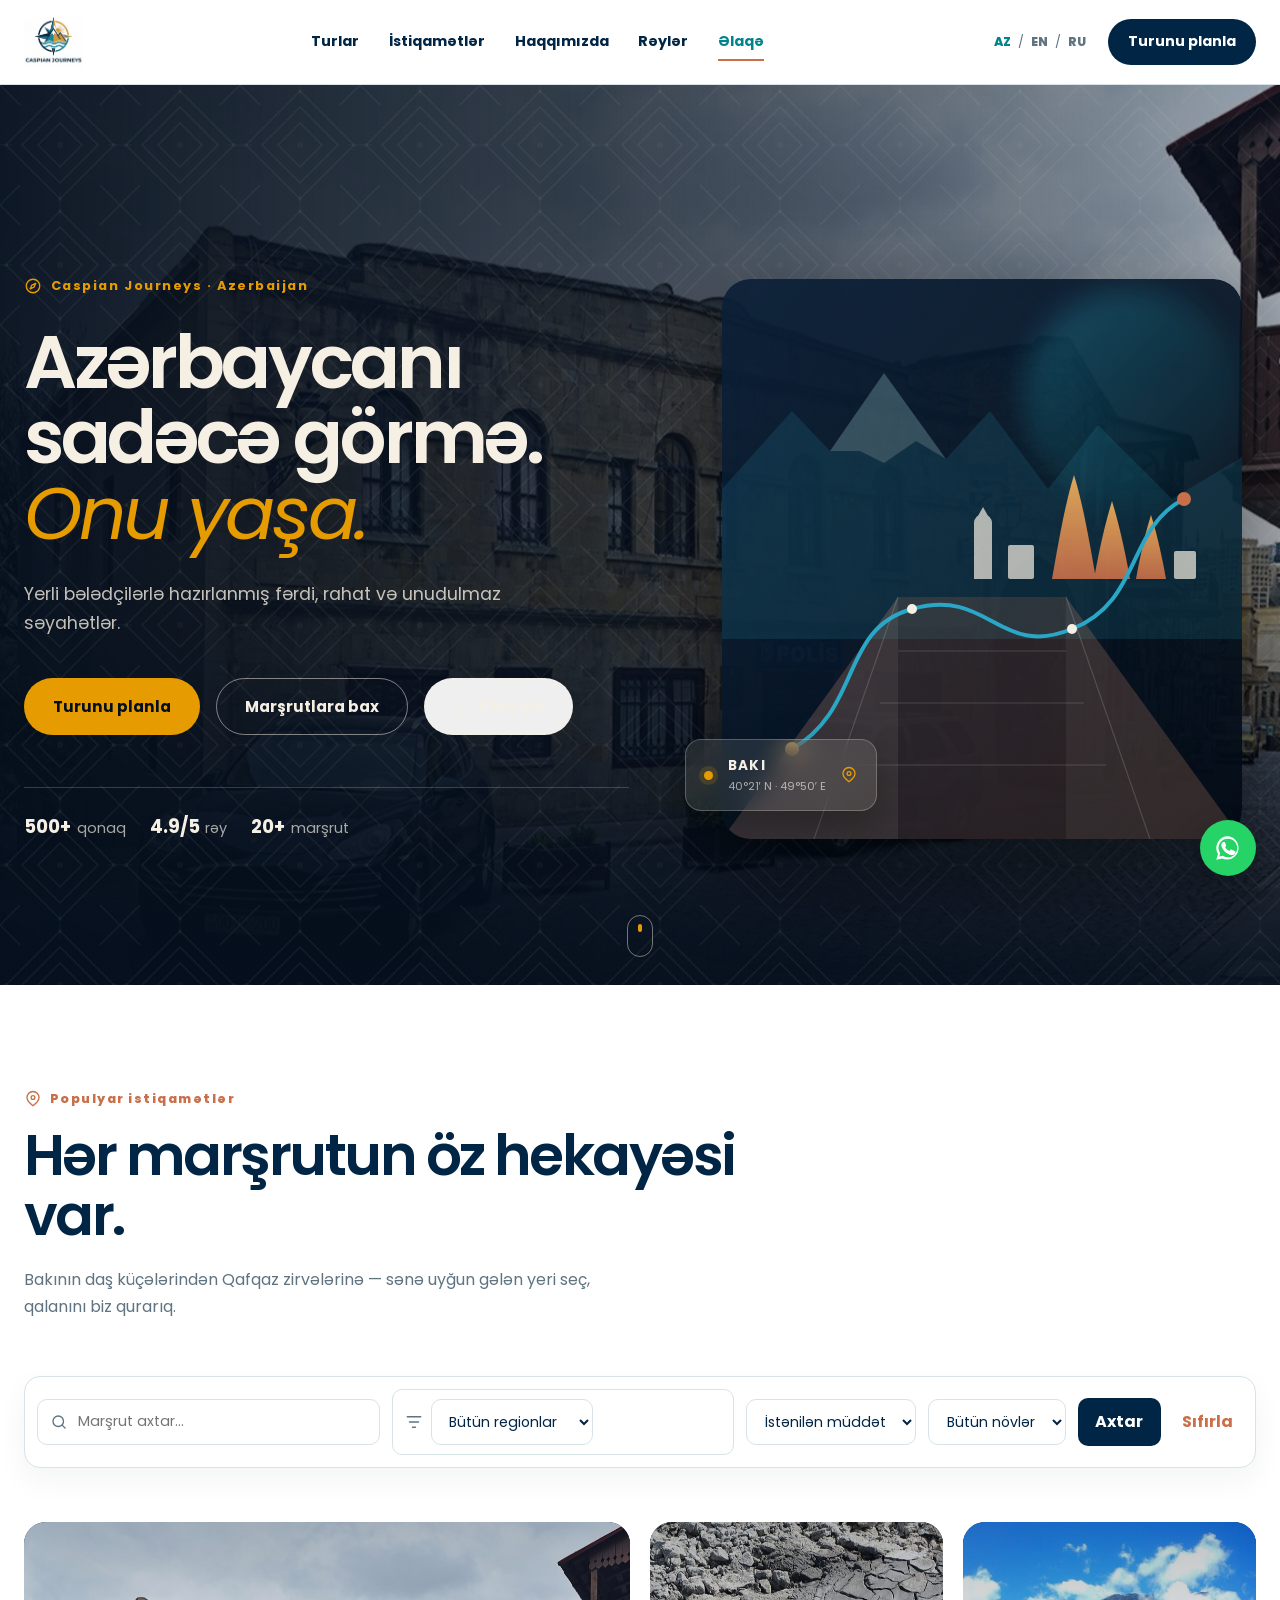
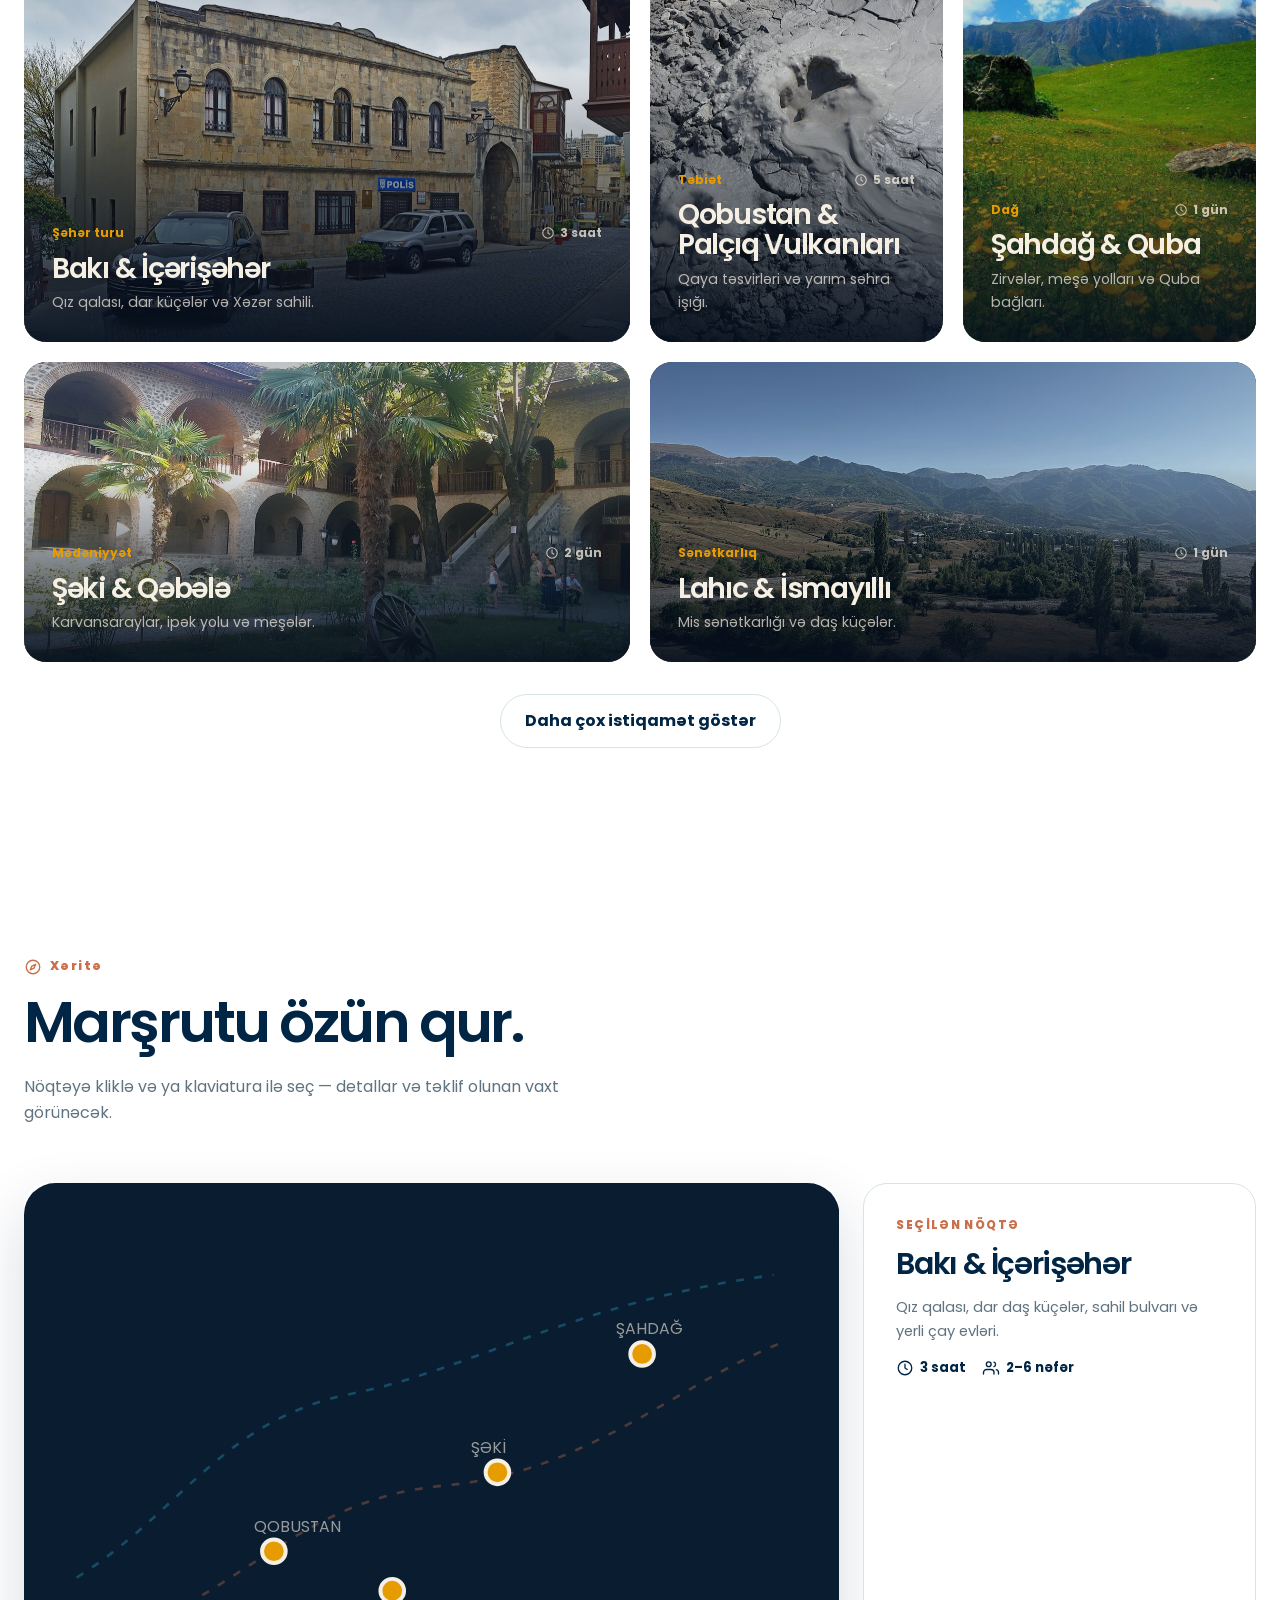
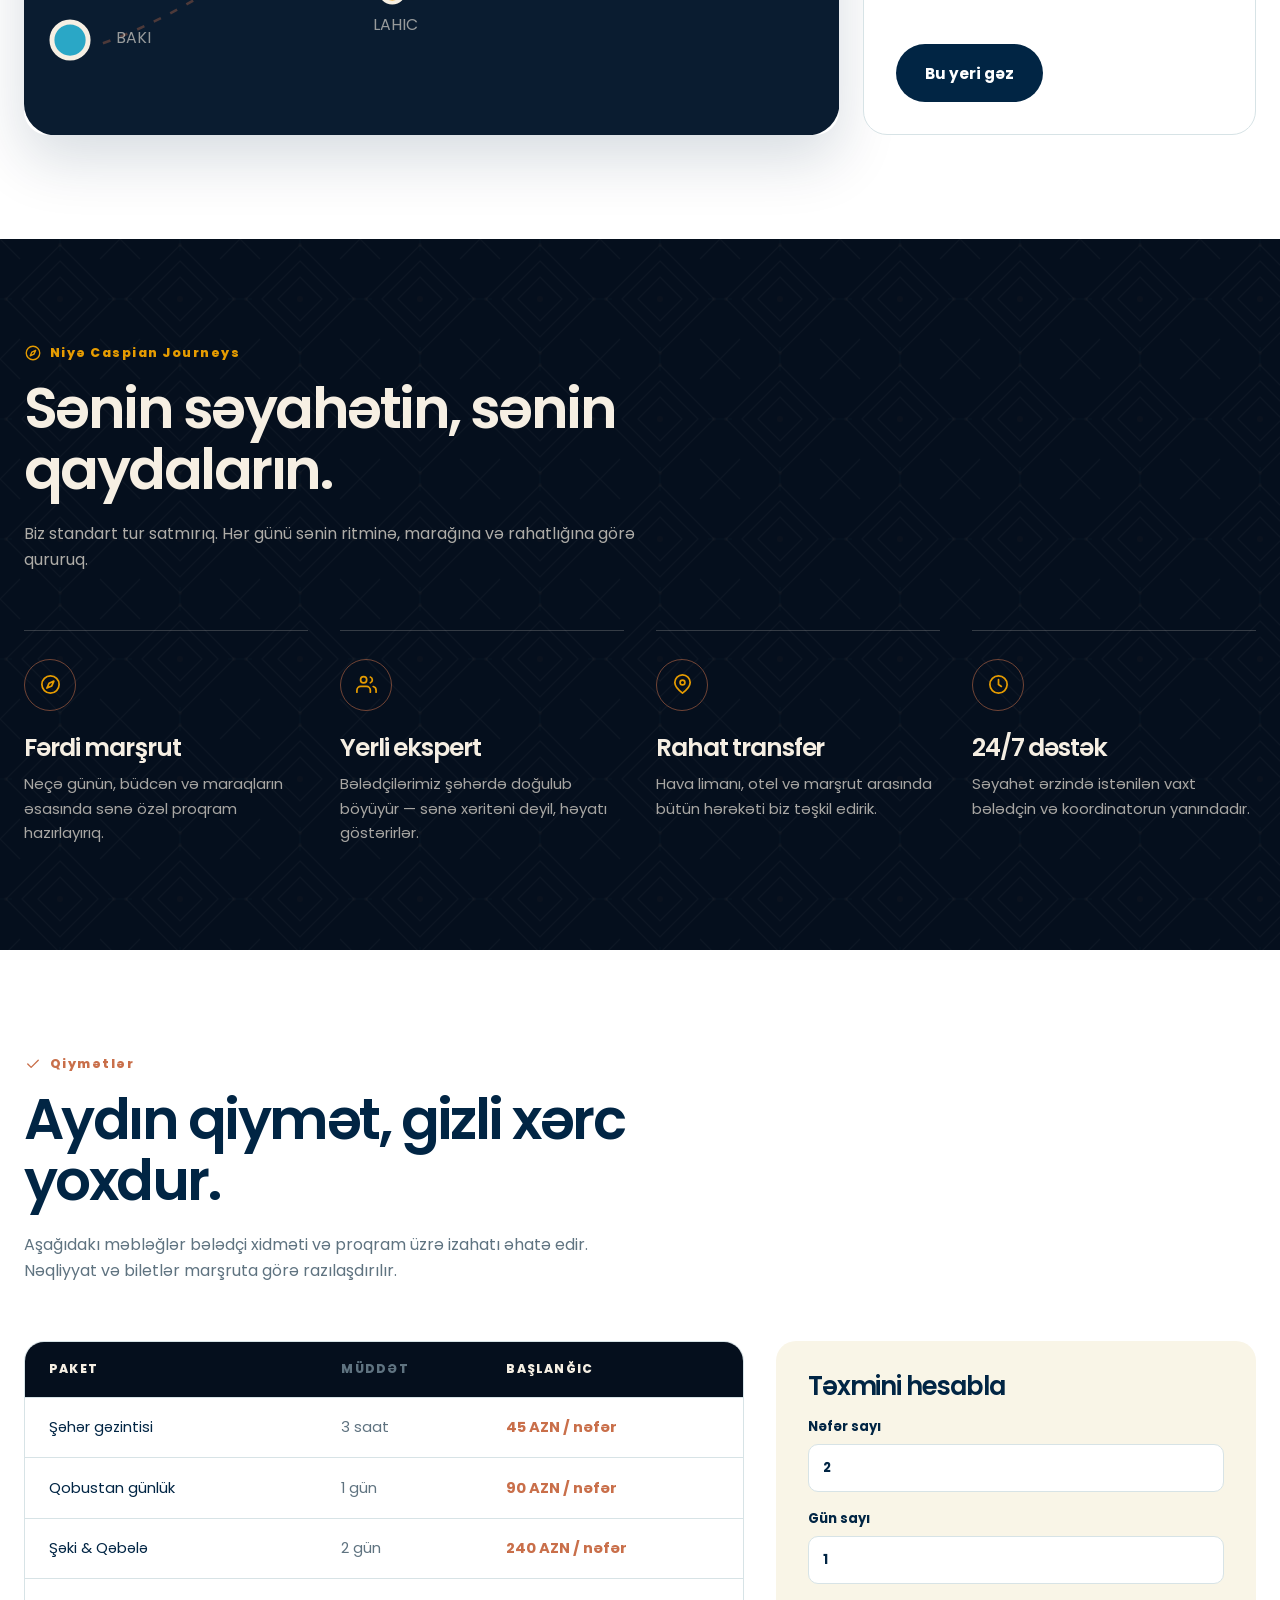
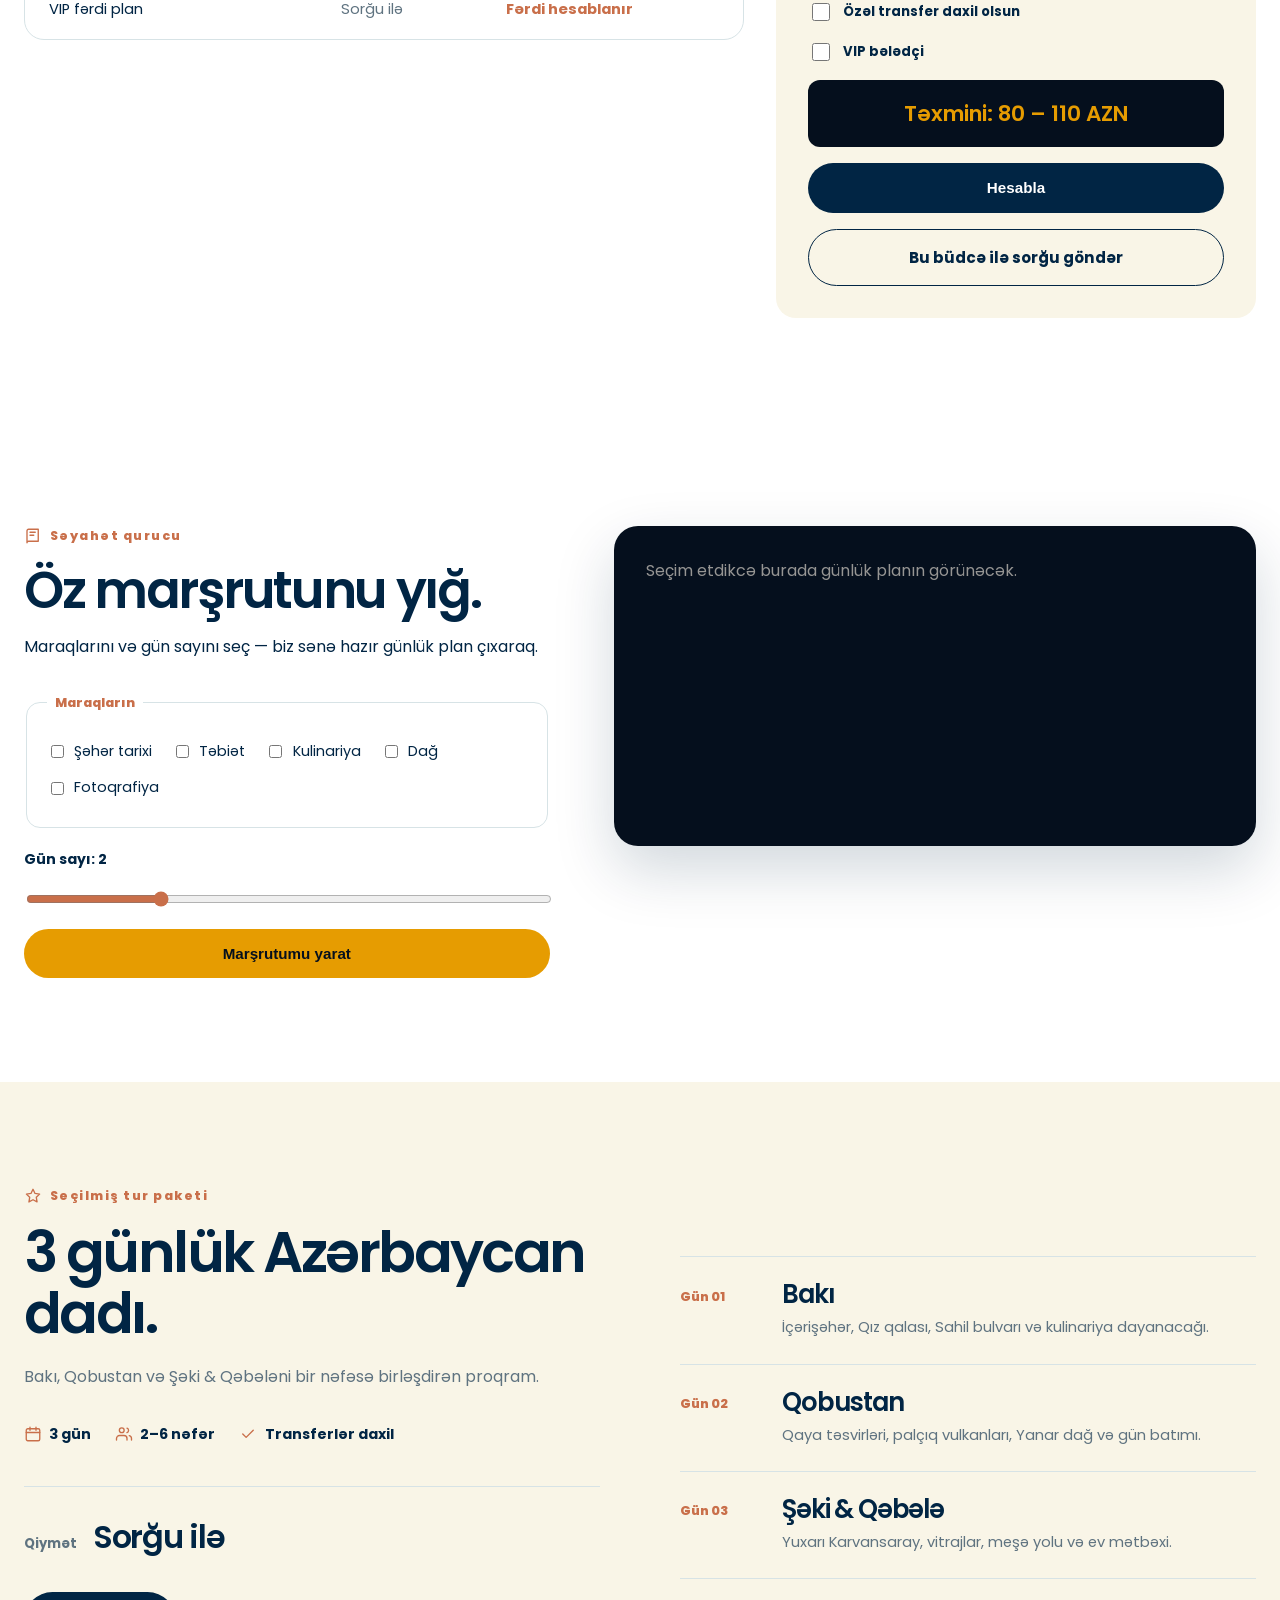
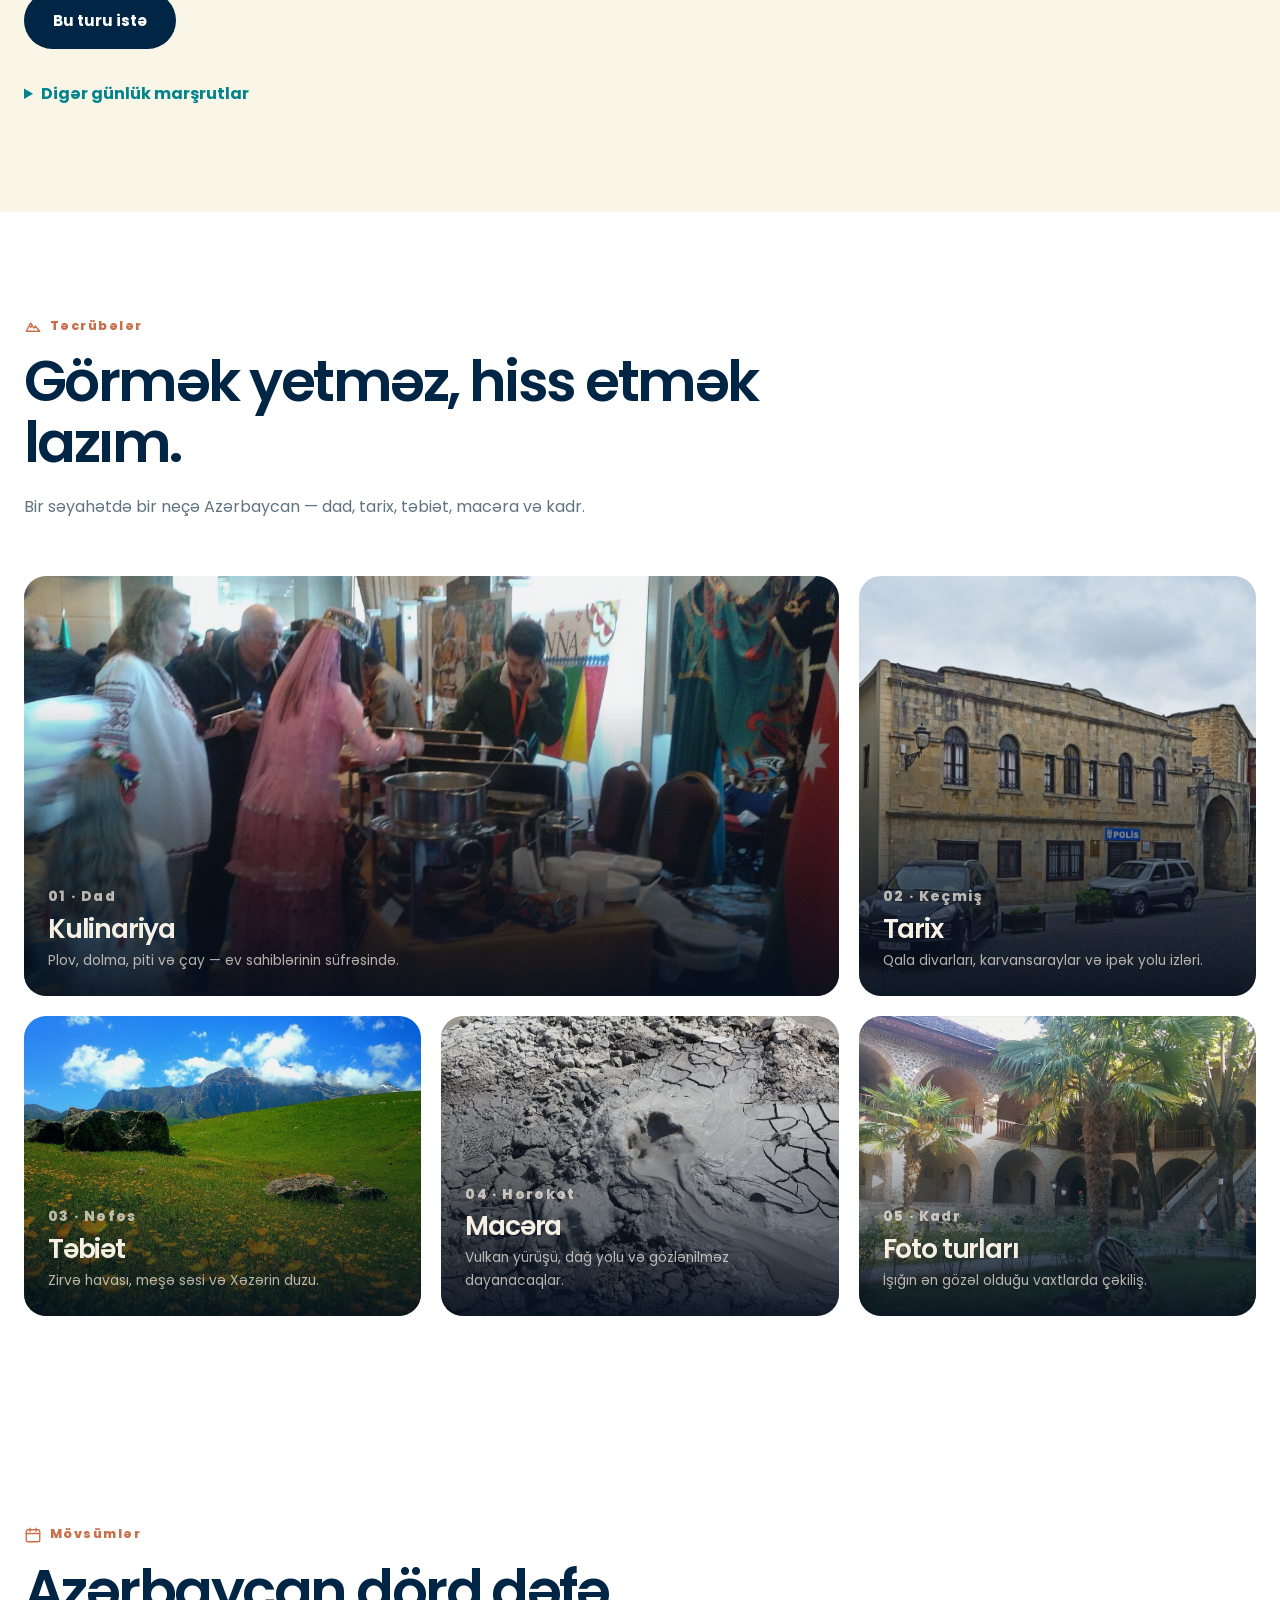
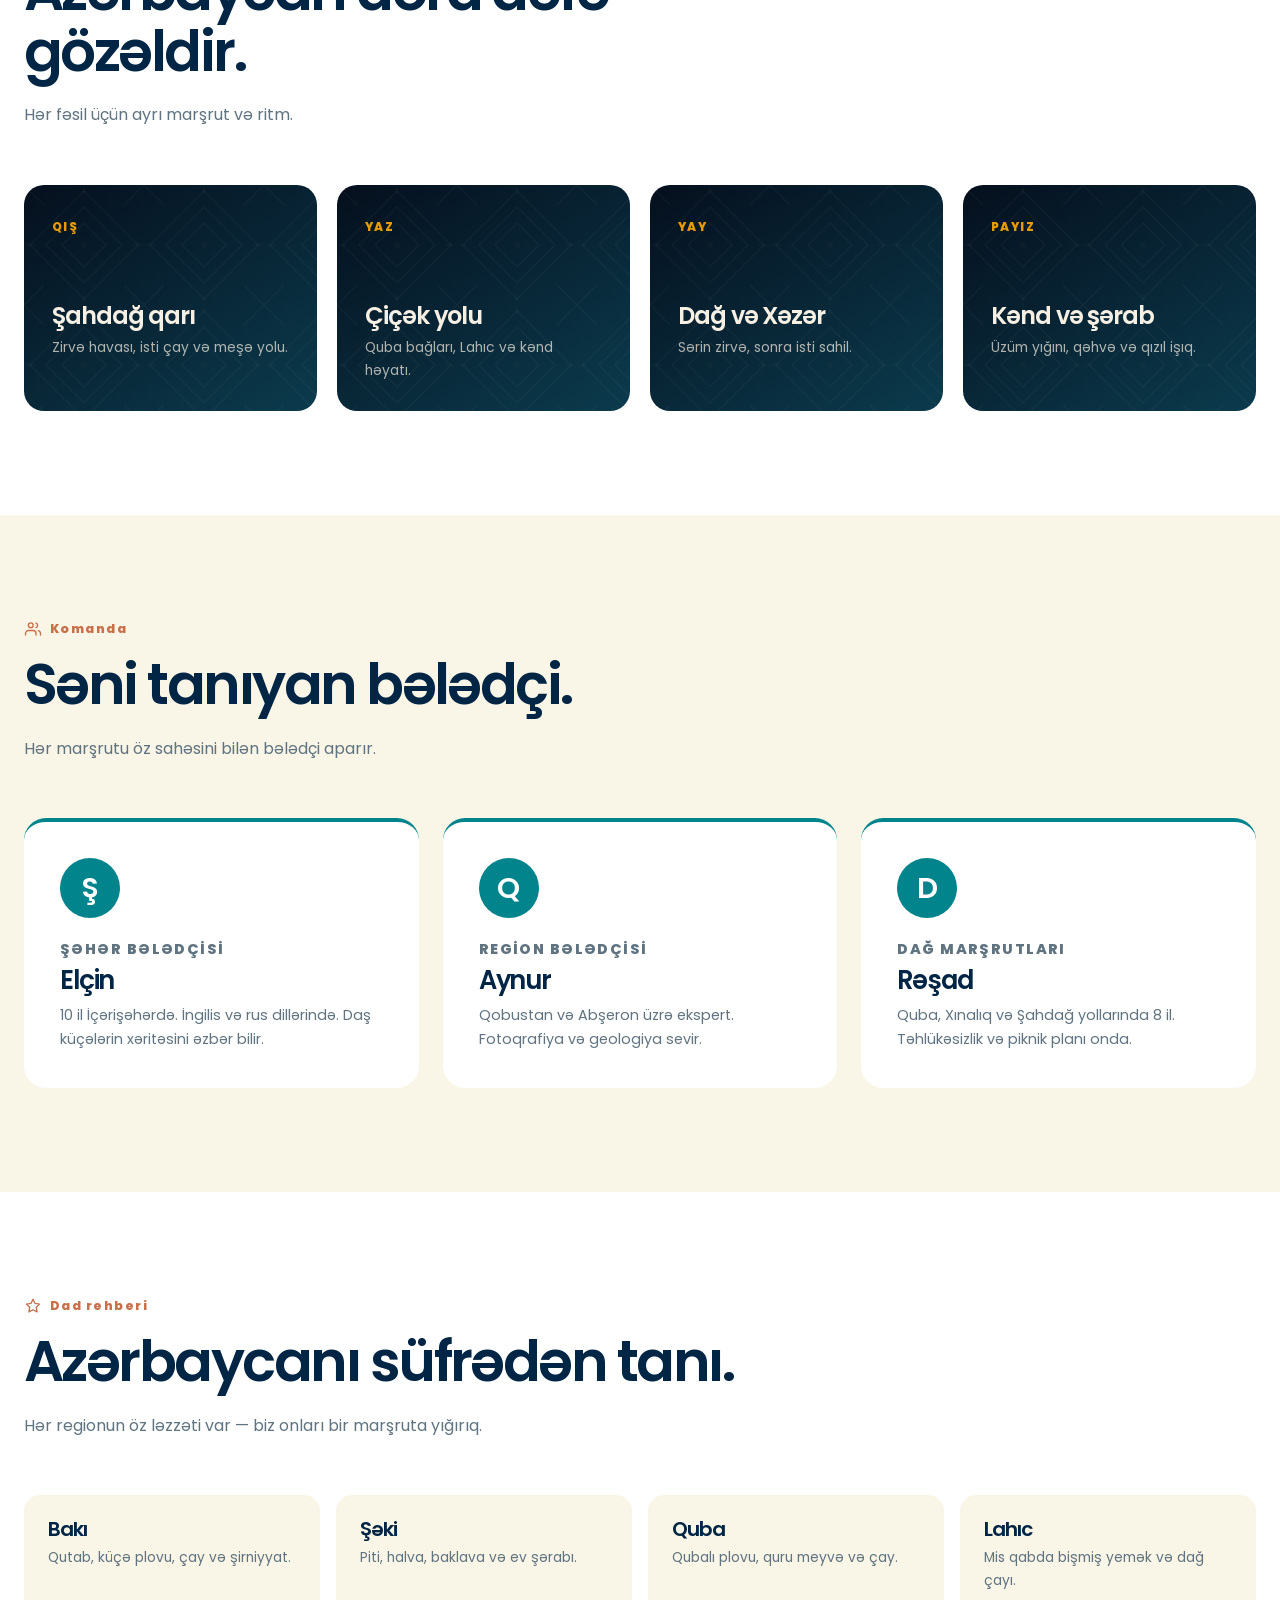
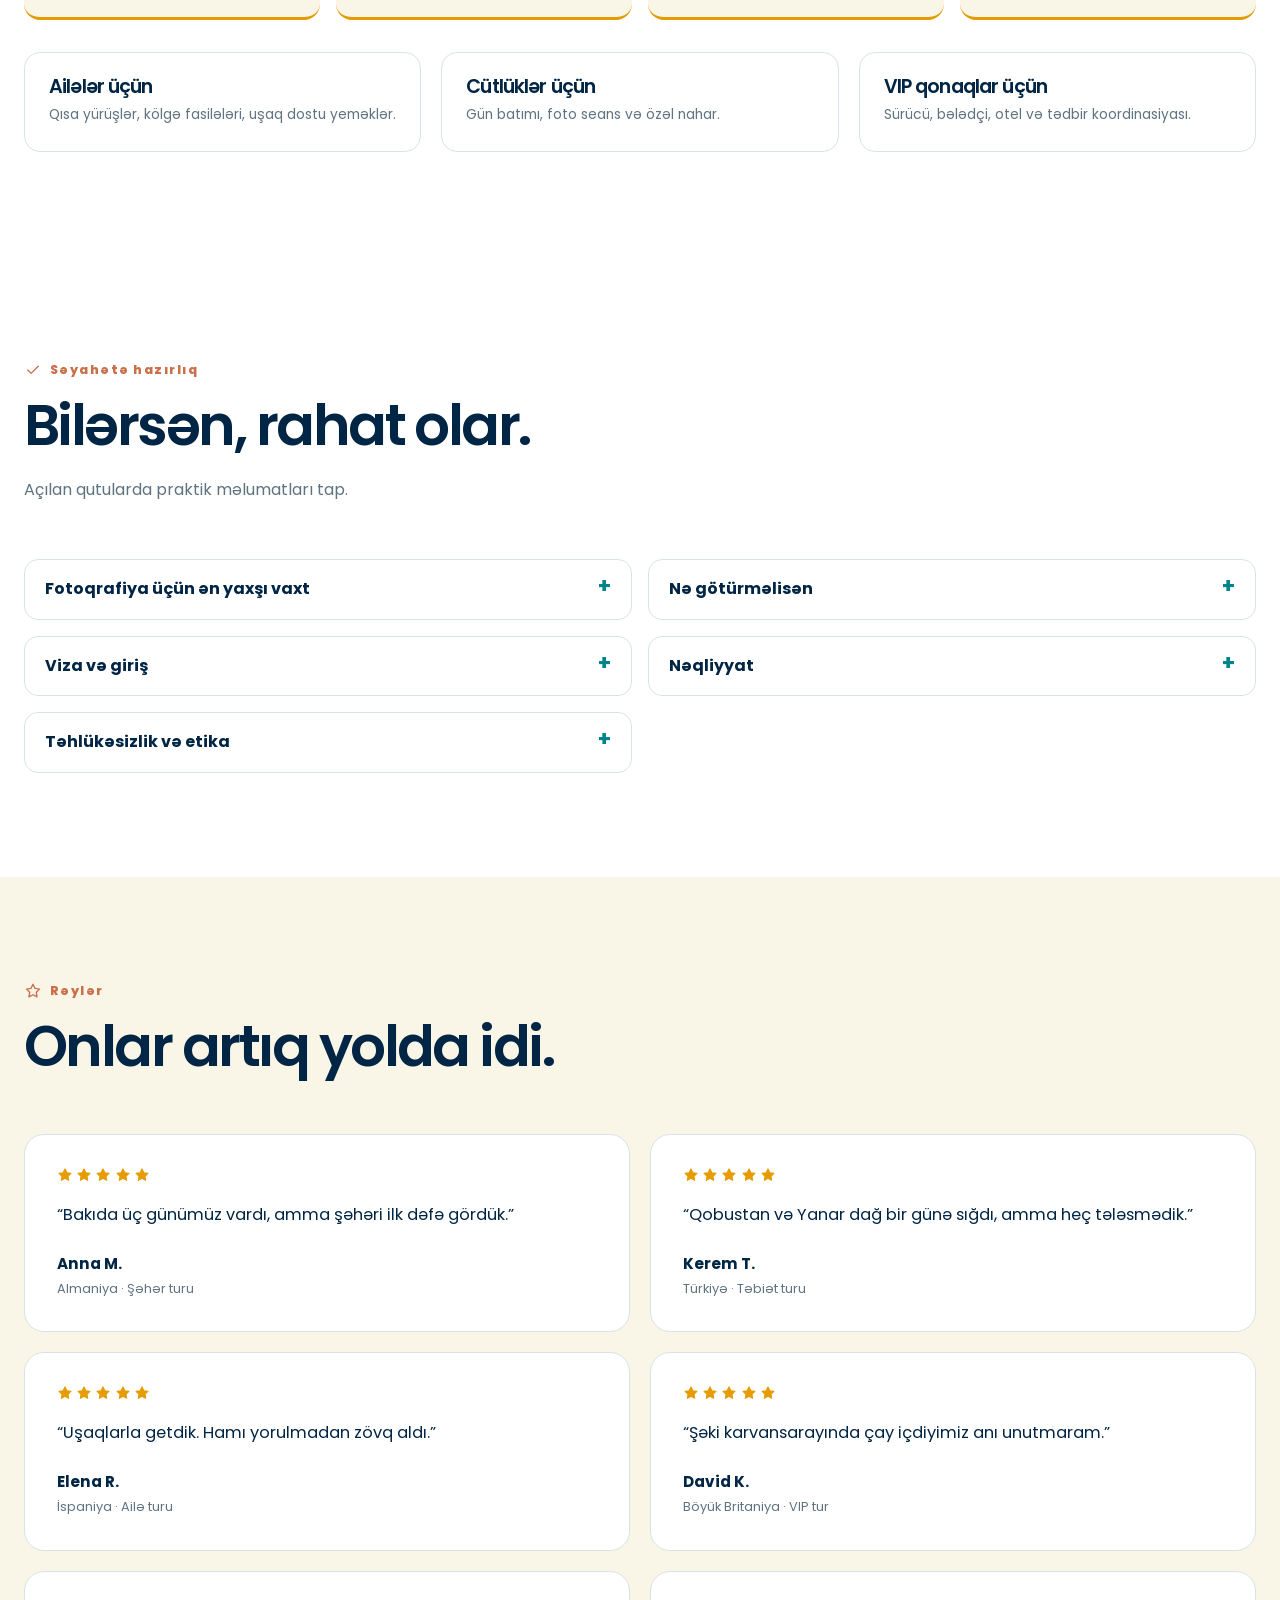
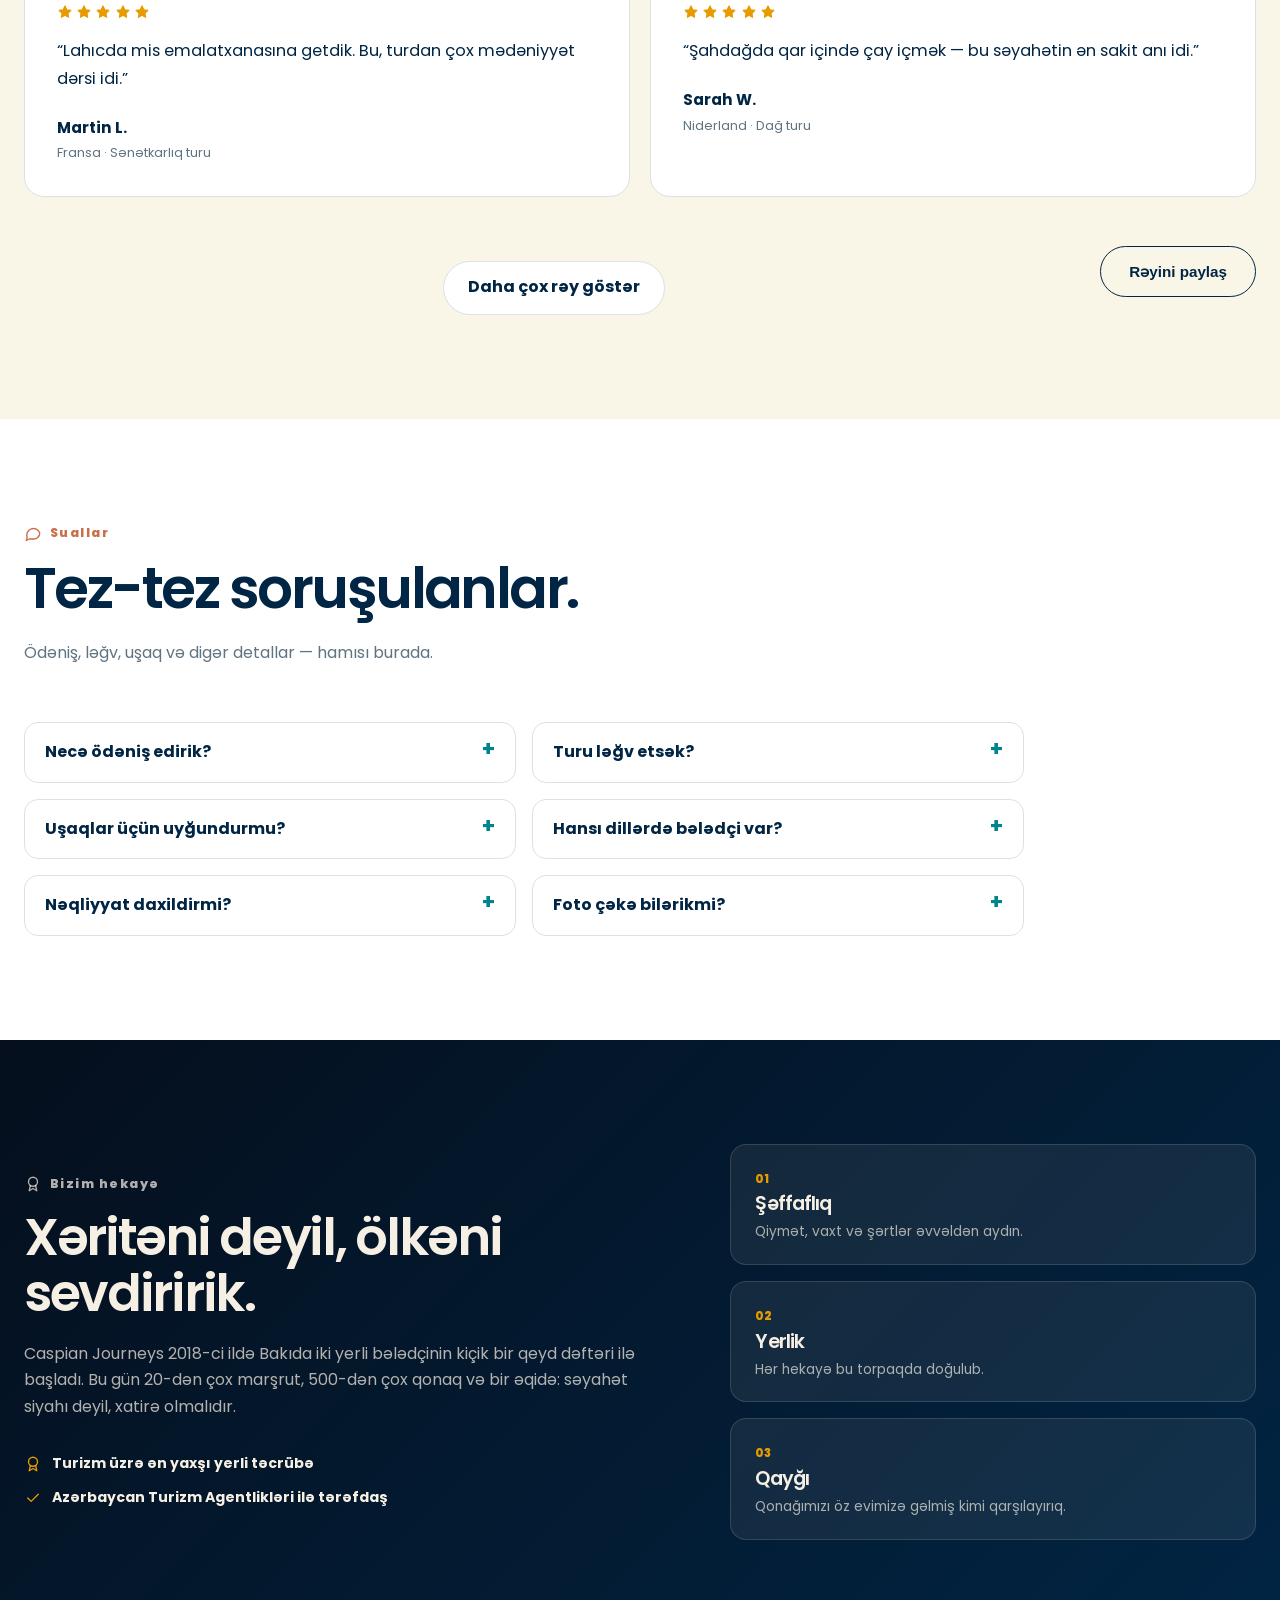
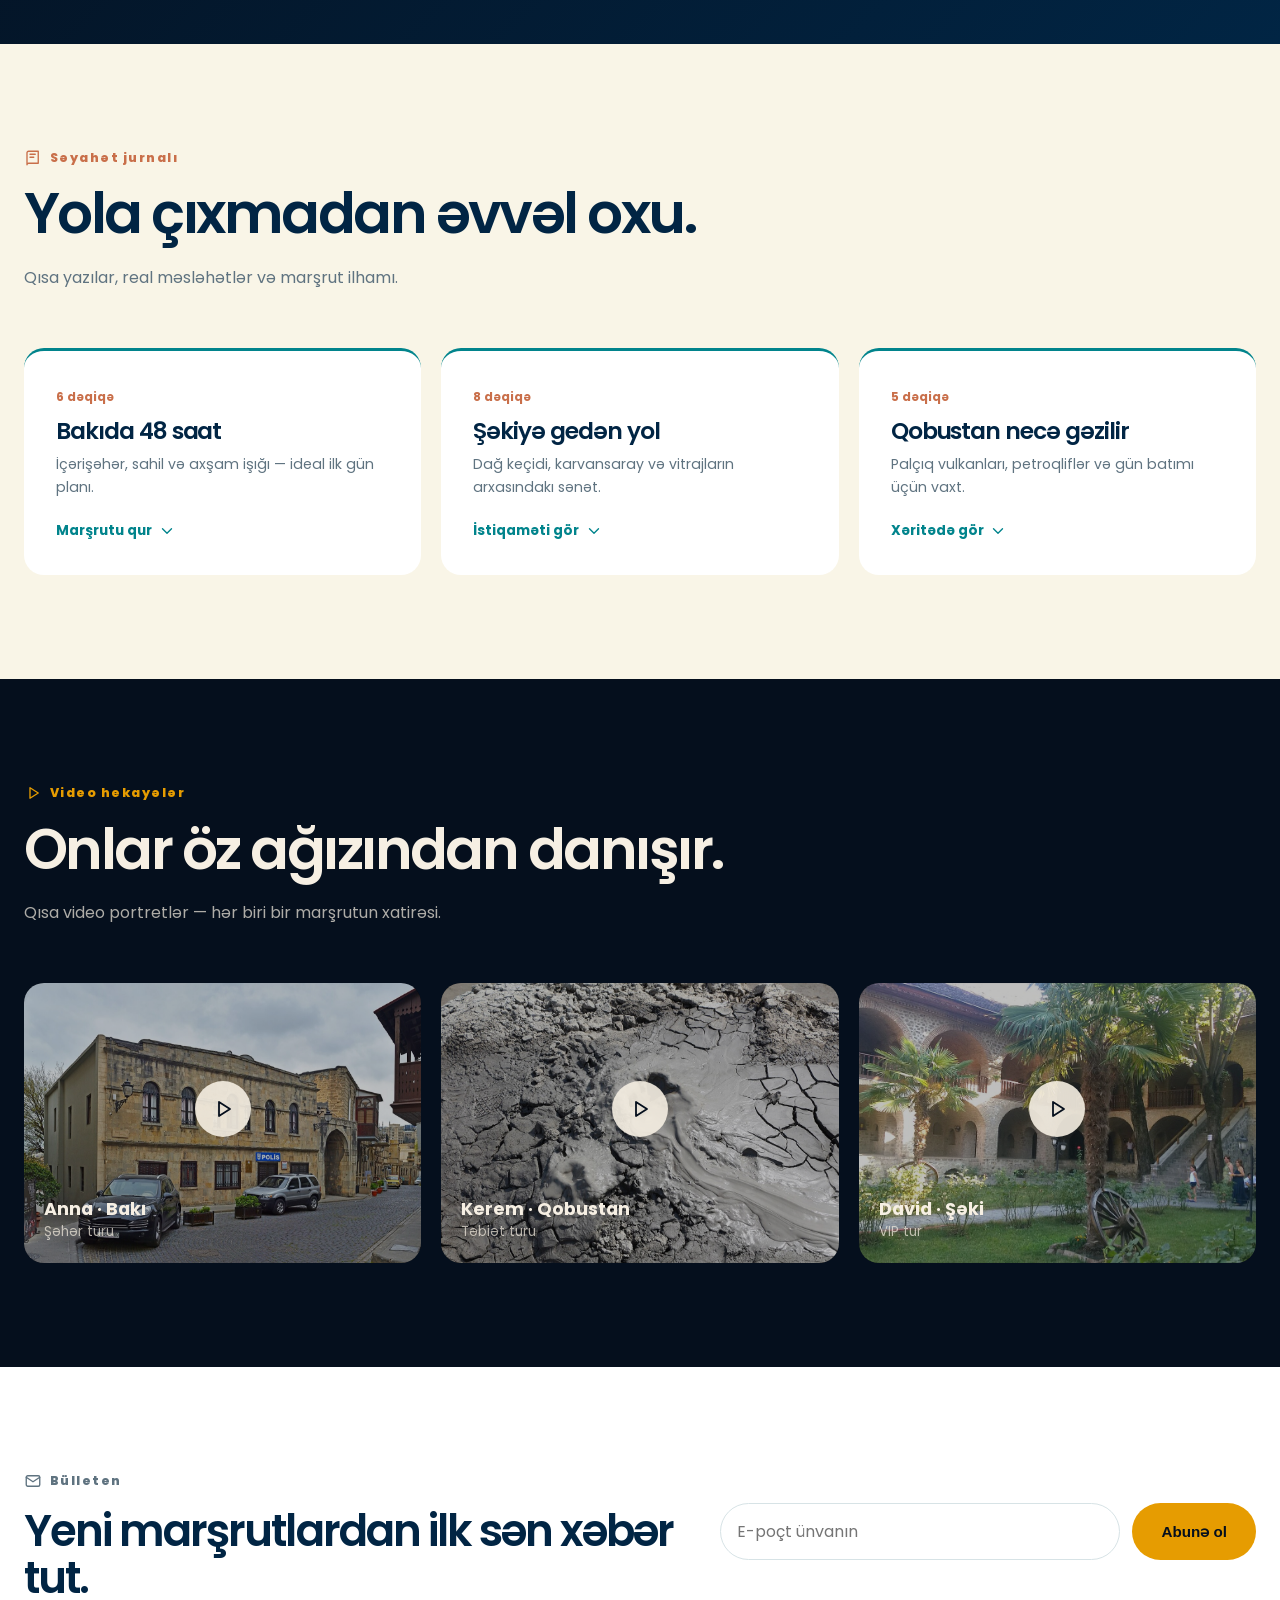
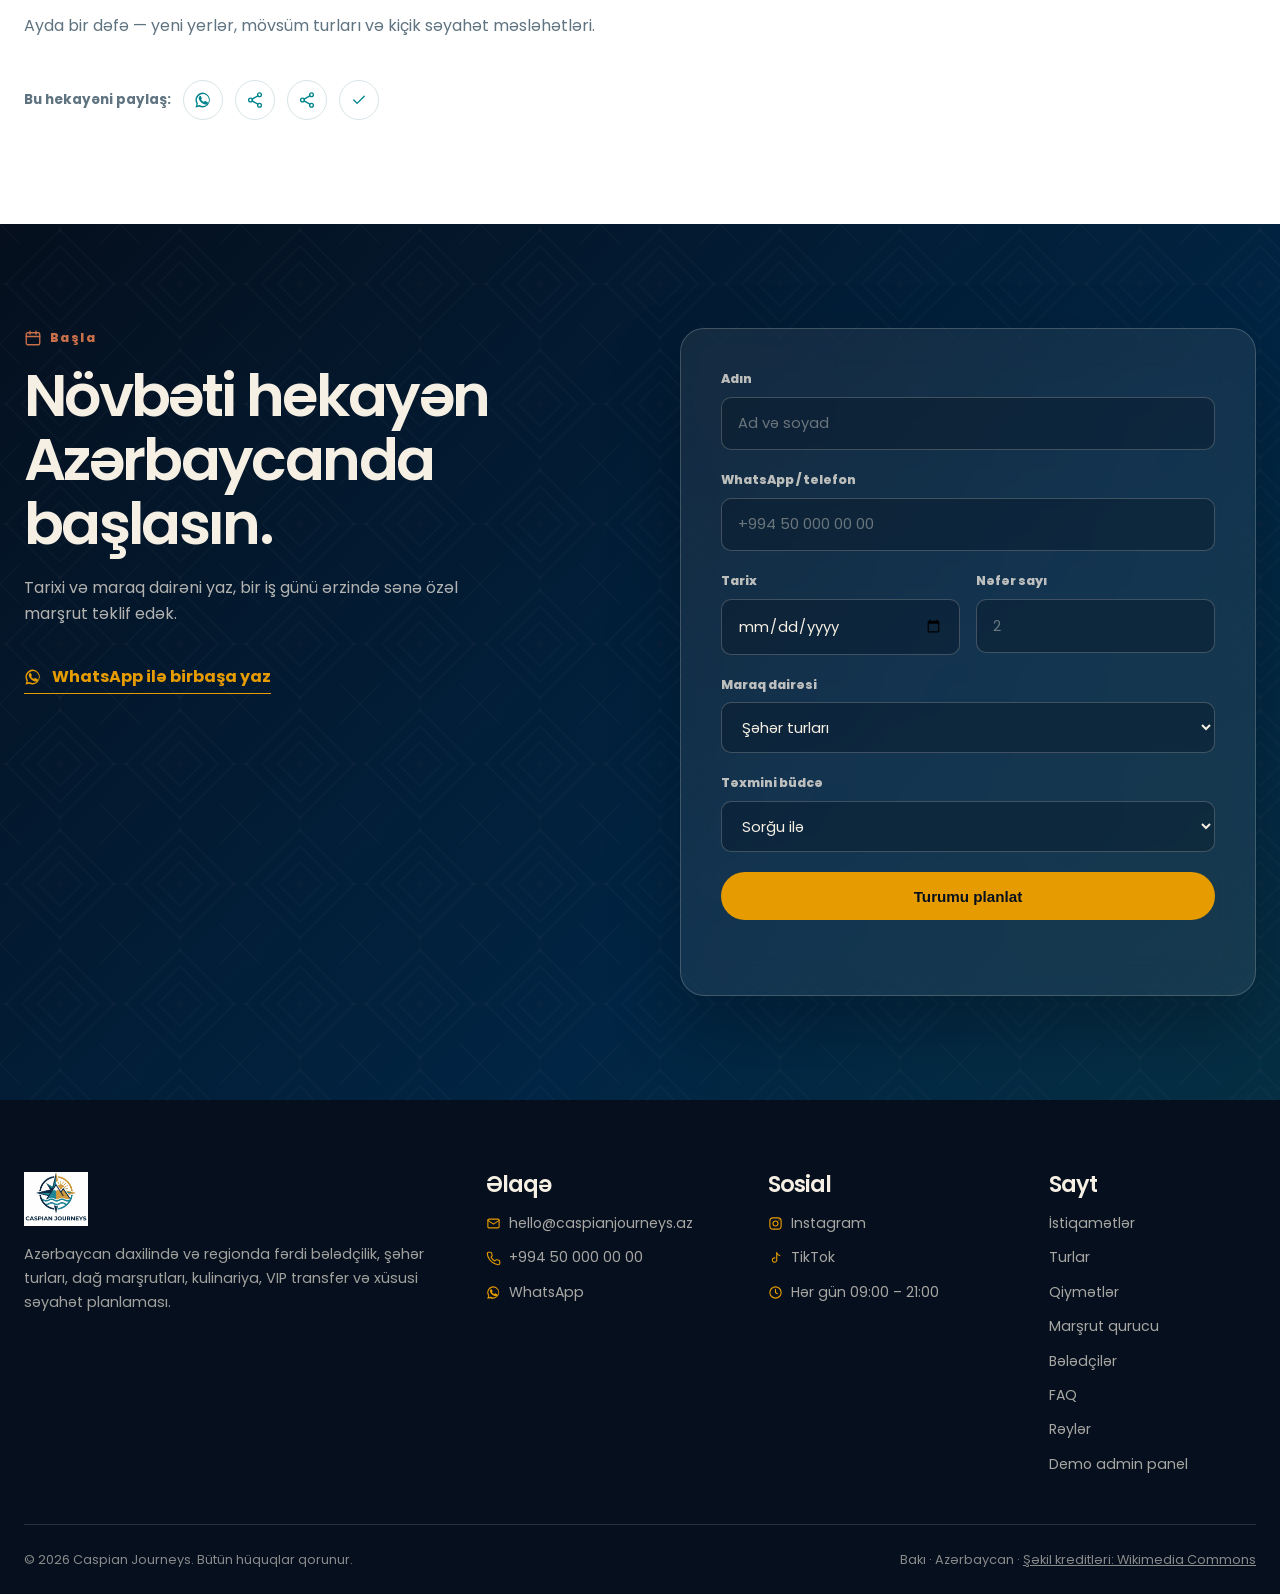
==== index.html @ 2efa67a4 "Initial Caspian Journeys landing page" ====
<!DOCTYPE html>
<html lang="az">
<head>
  <meta charset="UTF-8">
  <meta name="viewport" content="width=device-width, initial-scale=1.0">
  <title>Caspian Journeys — Azərbaycanı sadəcə görmə, onu yaşa</title>
  <meta name="description" content="Fərdi bələdçilik, şəhər turları, dağ və təbiət marşrutları, kulinariya, VIP transfer və xüsusi səyahət planlaması.">
  <meta name="theme-color" content="#012544">
  <meta property="og:type" content="website">
  <meta property="og:title" content="Caspian Journeys — Azərbaycanı sadəcə görmə, onu yaşa">
  <meta property="og:description" content="Yerli bələdçilərlə hazırlanmış fərdi, rahat və unudulmaz səyahətlər.">
  <meta property="og:image" content="assets/images/dest-baku.jpg">
  <meta property="og:locale" content="az_AZ">
  <link rel="alternate" hreflang="az" href="?lang=az">
  <link rel="alternate" hreflang="en" href="?lang=en">
  <link rel="alternate" hreflang="ru" href="?lang=ru">
  <link rel="alternate" hreflang="x-default" href=".">
  <link rel="manifest" href="manifest.json">
  <link rel="preconnect" href="https://fonts.googleapis.com">
  <link rel="preconnect" href="https://fonts.gstatic.com" crossorigin>
  <link href="https://fonts.googleapis.com/css2?family=Poppins:ital,wght@0,300;0,400;0,500;0,600;0,700;0,800;1,400;1,500;1,600&display=swap" rel="stylesheet">
  <link rel="stylesheet" href="css/style.css">
</head>
<body>
  <a class="skip-link" href="#main">Məzmuna keç</a>

  <svg class="icon-sprite" aria-hidden="true" focusable="false">
    <symbol id="i-compass" viewBox="0 0 24 24"><circle cx="12" cy="12" r="9"/><path d="m15.5 8.5-2.2 5-5 2.2 2.2-5 5-2.2Z"/></symbol>
    <symbol id="i-pin" viewBox="0 0 24 24"><path d="M20 10c0 5-8 11-8 11S4 15 4 10a8 8 0 1 1 16 0Z"/><circle cx="12" cy="10" r="2.5"/></symbol>
    <symbol id="i-mountain" viewBox="0 0 24 24"><path d="m3 19 6-11 4 7 2-3 6 7H3Z"/><path d="m7 11 2 3 2-3"/></symbol>
    <symbol id="i-clock" viewBox="0 0 24 24"><circle cx="12" cy="12" r="9"/><path d="M12 7v5l3 2"/></symbol>
    <symbol id="i-users" viewBox="0 0 24 24"><path d="M16 20v-2a4 4 0 0 0-4-4H6a4 4 0 0 0-4 4v2"/><circle cx="9" cy="7" r="3.2"/><path d="M22 20v-2a4 4 0 0 0-3-3.9M16 4.2a3.2 3.2 0 0 1 0 6"/></symbol>
    <symbol id="i-calendar" viewBox="0 0 24 24"><rect x="3" y="5" width="18" height="16" rx="2"/><path d="M8 3v4M16 3v4M3 10h18"/></symbol>
    <symbol id="i-check" viewBox="0 0 24 24"><path d="m5 12 4.5 4.5L19 7"/></symbol>
    <symbol id="i-star" viewBox="0 0 24 24"><path d="m12 3 2.7 5.6 6.1.9-4.4 4.3 1 6.1-5.4-2.9-5.4 2.9 1-6.1L3.2 9.5l6.1-.9L12 3Z"/></symbol>
    <symbol id="i-phone" viewBox="0 0 24 24"><path d="M22 16.9v3a2 2 0 0 1-2.2 2 19.8 19.8 0 0 1-8.6-3.1 19.5 19.5 0 0 1-6-6A19.8 19.8 0 0 1 2.1 4.2 2 2 0 0 1 4.1 2h3a2 2 0 0 1 2 1.7c.1 1 .4 1.9.7 2.8a2 2 0 0 1-.5 2.1L8.1 9.9a16 16 0 0 0 6 6l1.3-1.3a2 2 0 0 1 2.1-.5c.9.3 1.8.6 2.8.7a2 2 0 0 1 1.7 2.1Z"/></symbol>
    <symbol id="i-mail" viewBox="0 0 24 24"><rect x="3" y="5" width="18" height="14" rx="2"/><path d="m3 7 9 6 9-6"/></symbol>
    <symbol id="i-instagram" viewBox="0 0 24 24"><rect x="3" y="3" width="18" height="18" rx="5"/><circle cx="12" cy="12" r="4"/><circle cx="17.5" cy="6.5" r="1" fill="currentColor" stroke="none"/></symbol>
    <symbol id="i-tiktok" viewBox="0 0 24 24"><path d="M14 3v11.5a3.5 3.5 0 1 1-3-3.5"/><path d="M14 3c.6 2.4 2.3 4 5 4.3"/></symbol>
    <symbol id="i-whatsapp" viewBox="0 0 24 24"><path fill="currentColor" stroke="none" d="M12 2a10 10 0 0 0-8.6 15.1L2 22l5-.9A10 10 0 1 0 12 2Zm0 18a8 8 0 0 1-4.1-1.1l-.3-.2-3 .6.6-2.9-.2-.3A8 8 0 1 1 12 20Zm4.4-6c-.2-.1-1.4-.7-1.6-.8s-.4-.1-.5.1-.6.8-.7 1-.3.2-.5.1a6.6 6.6 0 0 1-2-1.2 7.5 7.5 0 0 1-1.4-1.7c-.1-.2 0-.4.1-.5l.4-.5.2-.4v-.4l-1-2.4c-.3-.6-.5-.5-.7-.5h-.6c-.2 0-.5.1-.8.4-.3.3-1 1-1 2.5s1.1 2.9 1.2 3.1c.1.2 2.1 3.2 5.1 4.5.7.3 1.3.5 1.7.6.7.2 1.4.2 1.9.1.6-.1 1.8-.7 2-1.4.2-.7.2-1.3.2-1.5-.1-.1-.3-.2-.5-.3Z"/></symbol>
    <symbol id="i-search" viewBox="0 0 24 24"><circle cx="11" cy="11" r="7"/><path d="m20 20-3.5-3.5"/></symbol>
    <symbol id="i-filter" viewBox="0 0 24 24"><path d="M3 5h18M6 12h12M10 19h4"/></symbol>
    <symbol id="i-play" viewBox="0 0 24 24"><path d="m8 5 11 7-11 7V5Z"/></symbol>
    <symbol id="i-share" viewBox="0 0 24 24"><circle cx="18" cy="5" r="2.5"/><circle cx="6" cy="12" r="2.5"/><circle cx="18" cy="19" r="2.5"/><path d="m8.2 10.8 7.6-4.4M8.2 13.2l7.6 4.4"/></symbol>
    <symbol id="i-message" viewBox="0 0 24 24"><path d="M21 12a8 8 0 0 1-8 8H7l-4 2 1.2-4A8 8 0 1 1 21 12Z"/></symbol>
    <symbol id="i-chevron" viewBox="0 0 24 24"><path d="m6 9 6 6 6-6"/></symbol>
    <symbol id="i-download" viewBox="0 0 24 24"><path d="M12 3v12m0 0 4-4m-4 4-4-4M4 19h16"/></symbol>
    <symbol id="i-award" viewBox="0 0 24 24"><circle cx="12" cy="9" r="6"/><path d="m8.5 14-1.5 7 5-3 5 3-1.5-7"/></symbol>
    <symbol id="i-book" viewBox="0 0 24 24"><path d="M4 5a2 2 0 0 1 2-2h13v16H6a2 2 0 0 0-2 2V5Z"/><path d="M8 7h7M8 11h5"/></symbol>
  </svg>

  <header class="site-header">
    <div class="container navbar">
      <a href="#top" class="brand" aria-label="Caspian Journeys — ana səhifə">
        <img src="assets/images/logo-full-cropped.jpg" alt="Caspian Journeys loqosu" class="brand-logo">
      </a>
      <nav id="site-nav" class="site-nav" aria-label="Əsas menyu">
        <a href="#tours" data-i18n="nav_tours">Turlar</a>
        <a href="#destinations" data-i18n="nav_dest">İstiqamətlər</a>
        <a href="#about" data-i18n="nav_about">Haqqımızda</a>
        <a href="#reviews" data-i18n="nav_reviews">Rəylər</a>
        <a href="#contact" data-i18n="nav_contact">Əlaqə</a>
      </nav>
      <div class="nav-actions">
        <div class="lang-switch" role="group" aria-label="Dil seçimi">
          <button type="button" class="lang-btn is-active" data-lang="az" aria-pressed="true">AZ</button><span aria-hidden="true">/</span>
          <button type="button" class="lang-btn" data-lang="en" aria-pressed="false">EN</button><span aria-hidden="true">/</span>
          <button type="button" class="lang-btn" data-lang="ru" aria-pressed="false">RU</button>
        </div>
        <a class="nav-cta" href="#booking" data-i18n="cta_plan">Turunu planla</a>
        <button class="menu-toggle" type="button" aria-expanded="false" aria-controls="site-nav" aria-label="Menyu"><span></span><span></span></button>
      </div>
    </div>
    <p class="lang-note" id="lang-note" role="status" aria-live="polite"></p>
  </header>

  <main id="main">
    <!-- HERO -->
    <section id="top" class="hero">
      <img class="hero-bg" src="assets/images/dest-baku.jpg" alt="" fetchpriority="high">
      <div class="hero-veil" aria-hidden="true"></div>
      <div class="hero-pattern" aria-hidden="true"></div>
      <div class="container hero-inner">
        <div class="hero-copy">
          <p class="hero-kicker"><svg class="icon"><use href="#i-compass"/></svg> Caspian Journeys · Azerbaijan</p>
          <h1 data-i18n="hero_title">Azərbaycanı sadəcə görmə. <em>Onu yaşa.</em></h1>
          <p class="hero-lead" data-i18n="hero_lead">Yerli bələdçilərlə hazırlanmış fərdi, rahat və unudulmaz səyahətlər.</p>
          <div class="hero-actions">
            <a class="btn btn-gold" href="#booking" data-i18n="cta_plan">Turunu planla</a>
            <a class="btn btn-ghost" href="#tours" data-i18n="cta_routes">Marşrutlara bax</a>
            <button class="btn btn-ghost" type="button" data-open-video><svg class="icon"><use href="#i-play"/></svg> <span data-i18n="cta_film">Filmi izlə</span></button>
          </div>
          <div class="hero-proof">
            <span><strong>500+</strong> <span data-i18n="proof_guests">qonaq</span></span>
            <span><strong>4.9/5</strong> <span data-i18n="proof_rating">rəy</span></span>
            <span><strong>20+</strong> <span data-i18n="proof_routes">marşrut</span></span>
          </div>
        </div>
        <div class="hero-visual" aria-hidden="true">
          <svg class="collage" viewBox="0 0 520 560" role="img" aria-label="Bakı və Qafqaz marşrut kollajı">
            <defs>
              <linearGradient id="obsidian" x1="0" y1="0" x2="1" y2="1"><stop offset="0%" stop-color="#0b2038"/><stop offset="100%" stop-color="#020a14"/></linearGradient>
              <linearGradient id="flame" x1="0" y1="1" x2="0" y2="0"><stop offset="0%" stop-color="#C96F4A"/><stop offset="100%" stop-color="#F2B35C"/></linearGradient>
              <linearGradient id="azureGlow" x1="0" y1="0" x2="1" y2="1"><stop offset="0%" stop-color="#2AA7C6"/><stop offset="100%" stop-color="#01848C" stop-opacity="0"/></linearGradient>
              <filter id="soft"><feGaussianBlur stdDeviation="14"/></filter>
            </defs>
            <rect width="520" height="560" rx="28" fill="url(#obsidian)" opacity=".92"/>
            <circle cx="410" cy="120" r="110" fill="url(#azureGlow)" opacity=".35" filter="url(#soft)"/>
            <path d="M0 210 70 132l38 40 54-78 62 86 44-48 58 78 50-64 74 74 70-42v182H0Z" fill="#2AA7C6" opacity=".14"/>
            <path d="m108 172 54-78 62 86-30-18-32 22-24-12Z" fill="#F6EFE3" opacity=".16"/>
            <g fill="url(#flame)" opacity=".9">
              <path d="M330 300c8-46 14-78 22-104 8 26 14 58 22 104Z"/><path d="M372 300c6-34 12-58 18-78 6 20 12 44 18 78Z"/><path d="M414 300c5-28 10-48 15-64 5 16 10 36 15 64Z"/>
            </g>
            <g fill="#F6EFE3" opacity=".7">
              <path d="M252 300h18v-56a9 9 0 0 0-18 0Z"/><path d="M252 244h18l-9-16Z"/><rect x="286" y="266" width="26" height="34" rx="2"/><rect x="452" y="272" width="22" height="28" rx="2"/>
            </g>
            <path d="M0 560 176 318h168l176 242Z" fill="#C96F4A" opacity=".18"/><path d="M0 560 176 318v242Z" fill="#F6EFE3" opacity=".07"/><path d="M520 560 344 318v242Z" fill="#F6EFE3" opacity=".05"/>
            <g stroke="#F6EFE3" stroke-opacity=".16" stroke-width="1.2"><path d="M176 318 92 560M344 318l84 242M176 372h168M158 424h204M136 486h248"/></g>
            <path class="collage-route" pathLength="1000" d="M70 470C140 430 118 350 190 330C268 308 276 380 350 350C420 322 404 250 462 220" fill="none" stroke="#2AA7C6" stroke-width="4" stroke-linecap="round"/>
            <circle cx="70" cy="470" r="7" fill="#F2B35C"/><circle cx="190" cy="330" r="5" fill="#F6EFE3"/><circle cx="350" cy="350" r="5" fill="#F6EFE3"/><circle cx="462" cy="220" r="7" fill="#C96F4A"/>
          </svg>
          <div class="hero-glass"><span class="glass-dot"></span><div><strong>BAKI</strong><small>40°21′ N · 49°50′ E</small></div><svg class="icon"><use href="#i-pin"/></svg></div>
        </div>
      </div>
      <a class="scroll-cue" href="#destinations" aria-label="Aşağı sürüş"><span></span></a>
    </section>

    <!-- DESTINATIONS + FILTER -->
    <section id="destinations" class="section destinations">
      <div class="container">
        <div class="section-head reveal">
          <p class="eyebrow"><svg class="icon"><use href="#i-pin"/></svg> <span data-i18n="dest_eyebrow">Populyar istiqamətlər</span></p>
          <h2 data-i18n="dest_title">Hər marşrutun öz hekayəsi var.</h2>
          <p data-i18n="dest_lead">Bakının daş küçələrindən Qafqaz zirvələrinə — sənə uyğun gələn yeri seç, qalanını biz qurarıq.</p>
        </div>

        <form class="filter-bar reveal" id="tour-filter" role="search">
          <label class="filter-field"><svg class="icon"><use href="#i-search"/></svg><input type="search" id="filter-search" aria-label="Axtar" placeholder="Marşrut axtar..."></label>
          <label class="filter-field"><svg class="icon"><use href="#i-filter"/></svg><select id="filter-region" aria-label="Region"><option value="">Bütün regionlar</option><option value="baki">Bakı</option><option value="qobustan">Qobustan</option><option value="quba">Quba / Şahdağ</option><option value="sheki">Şəki / Qəbələ</option><option value="ismayilli">İsmayıllı</option><option value="xezer">Xəzər</option></select></label>
          <select id="filter-duration" aria-label="Müddət"><option value="">İstənilən müddət</option><option value="short">Yarım gün</option><option value="day">1 gün</option><option value="multi">2+ gün</option></select>
          <select id="filter-interest" aria-label="Maraq"><option value="">Bütün növlər</option><option value="city">Şəhər</option><option value="nature">Təbiət</option><option value="mountain">Dağ</option><option value="culture">Mədəniyyət</option><option value="food">Kulinariya</option></select>
          <button class="filter-apply" type="submit">Axtar</button>
          <button class="filter-reset" type="reset">Sıfırla</button>
        </form>
        <p class="filter-count" id="filter-count" role="status" aria-live="polite"></p>

        <div class="destination-grid" id="destination-grid">
          <article class="destination-card card-feature reveal" data-region="baki" data-duration="short" data-interest="city"><img src="assets/images/dest-baku.jpg" alt="İçərişəhərin daş küçəsi" loading="lazy"><div class="destination-overlay"><div class="destination-top"><span>Şəhər turu</span><span><svg class="icon"><use href="#i-clock"/></svg> 3 saat</span></div><h3>Bakı &amp; İçərişəhər</h3><p>Qız qalası, dar küçələr və Xəzər sahili.</p></div></article>
          <article class="destination-card reveal" data-region="qobustan" data-duration="day" data-interest="nature"><img src="assets/images/dest-gobustan.jpg" alt="Qobustan palçıq vulkanları" loading="lazy"><div class="destination-overlay"><div class="destination-top"><span>Təbiət</span><span><svg class="icon"><use href="#i-clock"/></svg> 5 saat</span></div><h3>Qobustan &amp; Palçıq Vulkanları</h3><p>Qaya təsvirləri və yarım səhra işığı.</p></div></article>
          <article class="destination-card reveal" data-region="quba" data-duration="day" data-interest="mountain"><img src="assets/images/dest-shahdag.jpg" alt="Şahdağ dağları" loading="lazy"><div class="destination-overlay"><div class="destination-top"><span>Dağ</span><span><svg class="icon"><use href="#i-clock"/></svg> 1 gün</span></div><h3>Şahdağ &amp; Quba</h3><p>Zirvələr, meşə yolları və Quba bağları.</p></div></article>
          <article class="destination-card reveal" data-region="sheki" data-duration="multi" data-interest="culture"><img src="assets/images/dest-sheki.jpg" alt="Şəki karvansarayı" loading="lazy"><div class="destination-overlay"><div class="destination-top"><span>Mədəniyyət</span><span><svg class="icon"><use href="#i-clock"/></svg> 2 gün</span></div><h3>Şəki &amp; Qəbələ</h3><p>Karvansaraylar, ipək yolu və meşələr.</p></div></article>
          <article class="destination-card reveal" data-region="ismayilli" data-duration="day" data-interest="culture"><img src="assets/images/dest-lahic.jpg" alt="Lahıc kəndi" loading="lazy"><div class="destination-overlay"><div class="destination-top"><span>Sənətkarlıq</span><span><svg class="icon"><use href="#i-clock"/></svg> 1 gün</span></div><h3>Lahıc &amp; İsmayıllı</h3><p>Mis sənətkarlığı və daş küçələr.</p></div></article>
          <article class="destination-card reveal extra-place" data-region="xezer" data-duration="day" data-interest="nature"><img src="assets/images/dest-baku.jpg" alt="Xəzər sahili" loading="lazy"><div class="destination-overlay"><div class="destination-top"><span>Sahil</span><span><svg class="icon"><use href="#i-clock"/></svg> 1 gün</span></div><h3>Xəzər sahili</h3><p>Bulvar, marina və gün batımı.</p></div></article>
          <article class="destination-card reveal extra-place" data-region="quba" data-duration="multi" data-interest="mountain"><img src="assets/images/dest-shahdag.jpg" alt="Xınalıq kəndi ətrafı dağlar" loading="lazy"><div class="destination-overlay"><div class="destination-top"><span>Dağ kəndi</span><span><svg class="icon"><use href="#i-clock"/></svg> 2 gün</span></div><h3>Xınalıq</h3><p>Qafqazın ən yüksək dağ kəndlərindən biri.</p></div></article>
          <article class="destination-card reveal extra-place" data-region="baki" data-duration="short" data-interest="nature"><img src="assets/images/dest-gobustan.jpg" alt="Yanar dağ" loading="lazy"><div class="destination-overlay"><div class="destination-top"><span>Təbiət</span><span><svg class="icon"><use href="#i-clock"/></svg> 2 saat</span></div><h3>Yanar Dağ</h3><p>Yeraltı qazın yaratdığı əbədi alov.</p></div></article>
          <article class="destination-card reveal extra-place" data-region="ismayilli" data-duration="day" data-interest="nature"><img src="assets/images/dest-lahic.jpg" alt="Qalaaltı meşəsi" loading="lazy"><div class="destination-overlay"><div class="destination-top"><span>Sağlamlıq</span><span><svg class="icon"><use href="#i-clock"/></svg> 1 gün</span></div><h3>Qalaaltı</h3><p>Meşə havası, mineral su və sakitlik.</p></div></article>
          <article class="destination-card reveal extra-place" data-region="ismayilli" data-duration="day" data-interest="nature"><img src="assets/images/dest-shahdag.jpg" alt="Hirkan meşələri" loading="lazy"><div class="destination-overlay"><div class="destination-top"><span>Ekoturizm</span><span><svg class="icon"><use href="#i-clock"/></svg> 1 gün</span></div><h3>Hirkan meşələri</h3><p>UNESCO qoruğu, şəlalələr və qədim ağaclar.</p></div></article>
          <article class="destination-card reveal extra-place" data-region="baki" data-duration="day" data-interest="culture"><img src="assets/images/dest-baku.jpg" alt="Abşeron kəndləri" loading="lazy"><div class="destination-overlay"><div class="destination-top"><span>Kənd həyatı</span><span><svg class="icon"><use href="#i-clock"/></svg> 1 gün</span></div><h3>Abşeron kəndləri</h3><p>Üzüm bağları, kənd evləri və çay süfrəsi.</p></div></article>
          <article class="destination-card reveal extra-place" data-region="sheki" data-duration="multi" data-interest="culture"><img src="assets/images/dest-sheki.jpg" alt="Naxçivan dağ mənzərəsi" loading="lazy"><div class="destination-overlay"><div class="destination-top"><span>Region</span><span><svg class="icon"><use href="#i-clock"/></svg> 3 gün</span></div><h3>Naxçivan</h3><p>Çəngəl, Qarabağlar və dağ yolları.</p></div></article>
        </div>
        <button class="load-more" id="load-places" type="button">Daha çox istiqamət göstər</button>
      </div>
    </section>

    <!-- MAP -->
    <section id="map" class="section map-section">
      <div class="container">
        <div class="section-head reveal"><p class="eyebrow"><svg class="icon"><use href="#i-compass"/></svg> <span data-i18n="map_eyebrow">Xəritə</span></p><h2 data-i18n="map_title">Marşrutu özün qur.</h2><p>Nöqtəyə kliklə və ya klaviatura ilə seç — detallar və təklif olunan vaxt görünəcək.</p></div>
        <div class="map-grid reveal">
          <div class="map-canvas">
            <svg viewBox="0 0 620 420" role="img" aria-label="Azərbaycan marşrut xəritəsi">
              <rect width="620" height="420" rx="24" fill="#0a1c30"/>
              <path d="M40 300C120 250 150 180 250 160C340 142 420 90 570 70" fill="none" stroke="#2AA7C6" stroke-opacity=".35" stroke-width="2" stroke-dasharray="6 8"/>
              <path d="M60 350C170 310 210 240 320 230C430 220 500 150 580 120" fill="none" stroke="#C96F4A" stroke-opacity=".35" stroke-width="2" stroke-dasharray="6 8"/>
              <g class="map-points">
                <circle class="map-point is-selected" data-place="baki" tabindex="0" role="button" aria-label="Bakı" cx="90" cy="320" r="11"/>
                <circle class="map-point" data-place="qobustan" tabindex="0" role="button" aria-label="Qobustan" cx="190" cy="280" r="9"/>
                <circle class="map-point" data-place="sheki" tabindex="0" role="button" aria-label="Şəki" cx="360" cy="220" r="9"/>
                <circle class="map-point" data-place="shahdag" tabindex="0" role="button" aria-label="Şahdağ" cx="470" cy="130" r="9"/>
                <circle class="map-point" data-place="lahic" tabindex="0" role="button" aria-label="Lahıc" cx="280" cy="310" r="9"/>
              </g>
              <g fill="#F6EFE3" font-size="12" font-family="Poppins, sans-serif" opacity=".6"><text x="70" y="350">BAKI</text><text x="175" y="265">QOBUSTAN</text><text x="340" y="205">ŞƏKİ</text><text x="450" y="115">ŞAHDAĞ</text><text x="265" y="340">LAHIC</text></g>
            </svg>
          </div>
          <aside class="map-detail" id="map-detail" aria-live="polite">
            <p class="map-detail-label">Seçilən nöqtə</p>
            <h3>Bakı &amp; İçərişəhər</h3>
            <p class="map-detail-desc">Qız qalası, dar daş küçələr, sahil bulvarı və yerli çay evləri.</p>
            <div class="map-detail-meta"><span><svg class="icon"><use href="#i-clock"/></svg> 3 saat</span><span><svg class="icon"><use href="#i-users"/></svg> 2–6 nəfər</span></div>
            <a class="btn btn-dark" href="#booking">Bu yeri gəz</a>
          </aside>
        </div>
      </div>
    </section>

    <!-- FEATURES -->
    <section id="about" class="section features">
      <div class="features-pattern" aria-hidden="true"></div>
      <div class="container">
        <div class="section-head section-head-light reveal"><p class="eyebrow"><svg class="icon"><use href="#i-compass"/></svg> <span data-i18n="about_eyebrow">Niyə Caspian Journeys</span></p><h2 data-i18n="about_title">Sənin səyahətin, sənin qaydaların.</h2><p>Biz standart tur satmırıq. Hər günü sənin ritminə, marağına və rahatlığına görə qururuq.</p></div>
        <div class="feature-grid">
          <article class="feature-item reveal"><span class="feature-icon"><svg class="icon"><use href="#i-compass"/></svg></span><h3>Fərdi marşrut</h3><p>Neçə günün, büdcən və maraqların əsasında sənə özəl proqram hazırlayırıq.</p></article>
          <article class="feature-item reveal"><span class="feature-icon"><svg class="icon"><use href="#i-users"/></svg></span><h3>Yerli ekspert</h3><p>Bələdçilərimiz şəhərdə doğulub böyüyür — sənə xəritəni deyil, həyatı göstərirlər.</p></article>
          <article class="feature-item reveal"><span class="feature-icon"><svg class="icon"><use href="#i-pin"/></svg></span><h3>Rahat transfer</h3><p>Hava limanı, otel və marşrut arasında bütün hərəkəti biz təşkil edirik.</p></article>
          <article class="feature-item reveal"><span class="feature-icon"><svg class="icon"><use href="#i-clock"/></svg></span><h3>24/7 dəstək</h3><p>Səyahət ərzində istənilən vaxt bələdçin və koordinatorun yanındadır.</p></article>
        </div>
      </div>
    </section>

    <!-- PRICING + CALCULATOR -->
    <section id="pricing" class="section pricing">
      <div class="container">
        <div class="section-head reveal"><p class="eyebrow"><svg class="icon"><use href="#i-check"/></svg> <span data-i18n="price_eyebrow">Qiymətlər</span></p><h2 data-i18n="price_title">Aydın qiymət, gizli xərc yoxdur.</h2><p>Aşağıdakı məbləğlər bələdçi xidməti və proqram üzrə izahatı əhatə edir. Nəqliyyat və biletlər marşruta görə razılaşdırılır.</p></div>
        <div class="pricing-grid reveal">
          <div class="price-table">
            <div class="price-row price-head"><span>Paket</span><span>Müddət</span><span>Başlanğıc</span></div>
            <div class="price-row"><span>Şəhər gəzintisi</span><span>3 saat</span><strong>45 AZN / nəfər</strong></div>
            <div class="price-row"><span>Qobustan günlük</span><span>1 gün</span><strong>90 AZN / nəfər</strong></div>
            <div class="price-row"><span>Şəki &amp; Qəbələ</span><span>2 gün</span><strong>240 AZN / nəfər</strong></div>
            <div class="price-row"><span>VIP fərdi plan</span><span>Sorğu ilə</span><strong>Fərdi hesablanır</strong></div>
          </div>
          <form class="calculator" id="price-calculator">
            <h3>Təxmini hesabla</h3>
            <label>Nəfər sayı<input type="number" id="calc-people" min="1" max="12" value="2"></label>
            <label>Gün sayı<input type="number" id="calc-days" min="1" max="10" value="1"></label>
            <label class="calc-check"><input type="checkbox" id="calc-transfer"> Özəl transfer daxil olsun</label>
            <label class="calc-check"><input type="checkbox" id="calc-vip"> VIP bələdçi</label>
            <output id="calc-output" aria-live="polite">Təxmini: 90 – 130 AZN</output>
            <button class="btn btn-dark" type="submit" id="calc-apply">Hesabla</button>
            <a class="btn btn-outline-dark" href="#booking">Bu büdcə ilə sorğu göndər</a>
          </form>
        </div>
      </div>
    </section>

    <!-- ITINERARY BUILDER -->
    <section id="builder" class="section builder">
      <div class="container builder-grid">
        <div class="builder-copy reveal"><p class="eyebrow"><svg class="icon"><use href="#i-book"/></svg> <span data-i18n="builder_eyebrow">Səyahət qurucu</span></p><h2 data-i18n="builder_title">Öz marşrutunu yığ.</h2><p>Maraqlarını və gün sayını seç — biz sənə hazır günlük plan çıxaraq.</p>
          <form id="builder-form">
            <fieldset><legend>Maraqların</legend>
              <label><input type="checkbox" data-interest value="şəhər tarixi"> Şəhər tarixi</label>
              <label><input type="checkbox" data-interest value="təbiət"> Təbiət</label>
              <label><input type="checkbox" data-interest value="kulinariya"> Kulinariya</label>
              <label><input type="checkbox" data-interest value="dağ"> Dağ</label>
              <label><input type="checkbox" data-interest value="fotoqrafiya"> Fotoqrafiya</label>
            </fieldset>
            <div class="days-label"><span>Gün sayı: <output id="builder-days-output">2</output></span><input type="range" id="builder-days" aria-label="Gün sayı" min="1" max="5" value="2"></div>
            <button class="btn btn-gold" type="submit">Marşrutumu yarat</button>
          </form>
        </div>
        <div class="builder-output reveal" id="builder-output" aria-live="polite"><p class="builder-empty">Seçim etdikcə burada günlük planın görünəcək.</p></div>
      </div>
    </section>

    <!-- PACKAGE -->
    <section id="tours" class="section package">
      <div class="container package-grid">
        <div class="package-copy reveal"><p class="eyebrow"><svg class="icon"><use href="#i-star"/></svg> <span data-i18n="tours_eyebrow">Seçilmiş tur paketi</span></p><h2 data-i18n="tours_title">3 günlük Azərbaycan dadı.</h2><p>Bakı, Qobustan və Şəki &amp; Qəbələni bir nəfəsə birləşdirən proqram.</p>
          <div class="package-meta"><span><svg class="icon"><use href="#i-calendar"/></svg> 3 gün</span><span><svg class="icon"><use href="#i-users"/></svg> 2–6 nəfər</span><span><svg class="icon"><use href="#i-check"/></svg> Transferlər daxil</span></div>
          <div class="package-price"><span>Qiymət</span><strong>Sorğu ilə</strong></div>
          <a class="btn btn-dark" href="#booking" data-route="3 günlük Azərbaycan dadı">Bu turu istə</a>
        </div>
        <ol class="package-timeline reveal">
          <li><span class="day">Gün 01</span><div><h3>Bakı</h3><p>İçərişəhər, Qız qalası, Sahil bulvarı və kulinariya dayanacağı.</p></div></li>
          <li><span class="day">Gün 02</span><div><h3>Qobustan</h3><p>Qaya təsvirləri, palçıq vulkanları, Yanar dağ və gün batımı.</p></div></li>
          <li><span class="day">Gün 03</span><div><h3>Şəki &amp; Qəbələ</h3><p>Yuxarı Karvansaray, vitrajlar, meşə yolu və ev mətbəxi.</p></div></li>
        </ol>
      </div>
      <div class="container itinerary-archive reveal">
        <details><summary>Digər günlük marşrutlar</summary>
          <div class="archive-grid">
            <div><h4>Şəhər günü</h4><p>09:30 görüş · 10:00 Qız qalası · 12:00 hamam · 14:00 nahar · 16:00 sahil.</p></div>
            <div><h4>Dağ günü</h4><p>08:00 Qubaya yola çıxış · 10:30 kənd yolu · 13:00 piknik · 16:00 qayıdış.</p></div>
            <div><h4>Kulinariya günü</h4><p>10:00 bazar · 11:30 ev mətbəxi · 14:00 çay evi · 16:00 desert.</p></div>
          </div>
        </details>
      </div>
    </section>

    <!-- EXPERIENCES -->
    <section class="section experiences">
      <div class="container">
        <div class="section-head reveal"><p class="eyebrow"><svg class="icon"><use href="#i-mountain"/></svg> <span data-i18n="exp_eyebrow">Təcrübələr</span></p><h2 data-i18n="exp_title">Görmək yetməz, hiss etmək lazım.</h2><p>Bir səyahətdə bir neçə Azərbaycan — dad, tarix, təbiət, macəra və kadr.</p></div>
        <div class="experience-grid">
          <article class="experience-card exp-cuisine reveal" data-lightbox="assets/images/exp-cuisine.jpg" data-caption="Azərbaycan süfrəsi"><img src="assets/images/exp-cuisine.jpg" alt="Azərbaycan yeməkləri" loading="lazy"><div><p class="exp-tag">01 · Dad</p><h3>Kulinariya</h3><p>Plov, dolma, piti və çay — ev sahiblərinin süfrəsində.</p></div></article>
          <article class="experience-card exp-history reveal" data-lightbox="assets/images/dest-baku.jpg" data-caption="İçərişəhər"><img src="assets/images/dest-baku.jpg" alt="İçərişəhər" loading="lazy"><div><p class="exp-tag">02 · Keçmiş</p><h3>Tarix</h3><p>Qala divarları, karvansaraylar və ipək yolu izləri.</p></div></article>
          <article class="experience-card exp-nature reveal" data-lightbox="assets/images/dest-shahdag.jpg" data-caption="Şahdağ"><img src="assets/images/dest-shahdag.jpg" alt="Şahdağ" loading="lazy"><div><p class="exp-tag">03 · Nəfəs</p><h3>Təbiət</h3><p>Zirvə havası, meşə səsi və Xəzərin duzu.</p></div></article>
          <article class="experience-card exp-adventure reveal" data-lightbox="assets/images/dest-gobustan.jpg" data-caption="Qobustan"><img src="assets/images/dest-gobustan.jpg" alt="Qobustan" loading="lazy"><div><p class="exp-tag">04 · Hərəkət</p><h3>Macəra</h3><p>Vulkan yürüşü, dağ yolu və gözlənilməz dayanacaqlar.</p></div></article>
          <article class="experience-card exp-photo reveal" data-lightbox="assets/images/dest-sheki.jpg" data-caption="Şəki"><img src="assets/images/dest-sheki.jpg" alt="Şəki" loading="lazy"><div><p class="exp-tag">05 · Kadr</p><h3>Foto turları</h3><p>İşığın ən gözəl olduğu vaxtlarda çəkiliş.</p></div></article>
        </div>
      </div>
    </section>

    <!-- SEASONAL -->
    <section class="section seasonal">
      <div class="container">
        <div class="section-head reveal"><p class="eyebrow"><svg class="icon"><use href="#i-calendar"/></svg> <span data-i18n="season_eyebrow">Mövsümlər</span></p><h2 data-i18n="season_title">Azərbaycan dörd dəfə gözəldir.</h2><p>Hər fəsil üçün ayrı marşrut və ritm.</p></div>
        <div class="season-grid">
          <article class="season-card reveal"><span>Qış</span><h3>Şahdağ qarı</h3><p>Zirvə havası, isti çay və meşə yolu.</p></article>
          <article class="season-card reveal"><span>Yaz</span><h3>Çiçək yolu</h3><p>Quba bağları, Lahıc və kənd həyatı.</p></article>
          <article class="season-card reveal"><span>Yay</span><h3>Dağ və Xəzər</h3><p>Sərin zirvə, sonra isti sahil.</p></article>
          <article class="season-card reveal"><span>Payız</span><h3>Kənd və şərab</h3><p>Üzüm yığını, qəhvə və qızıl işıq.</p></article>
        </div>
      </div>
    </section>

    <!-- GUIDES -->
    <section id="guides" class="section guides">
      <div class="container">
        <div class="section-head reveal"><p class="eyebrow"><svg class="icon"><use href="#i-users"/></svg> <span data-i18n="guides_eyebrow">Komanda</span></p><h2 data-i18n="guides_title">Səni tanıyan bələdçi.</h2><p>Hər marşrutu öz sahəsini bilən bələdçi aparır.</p></div>
        <div class="guide-profiles">
          <article class="guide-profile reveal"><span class="monogram">Ş</span><p class="guide-role">Şəhər bələdçisi</p><h3>Elçin</h3><p>10 il İçərişəhərdə. İngilis və rus dillərində. Daş küçələrin xəritəsini əzbər bilir.</p></article>
          <article class="guide-profile reveal"><span class="monogram">Q</span><p class="guide-role">Region bələdçisi</p><h3>Aynur</h3><p>Qobustan və Abşeron üzrə ekspert. Fotoqrafiya və geologiya sevir.</p></article>
          <article class="guide-profile reveal"><span class="monogram">D</span><p class="guide-role">Dağ marşrutları</p><h3>Rəşad</h3><p>Quba, Xınalıq və Şahdağ yollarında 8 il. Təhlükəsizlik və piknik planı onda.</p></article>
        </div>
      </div>
    </section>

    <!-- CULINARY + AUDIENCE -->
    <section class="section culinary">
      <div class="container">
        <div class="section-head reveal"><p class="eyebrow"><svg class="icon"><use href="#i-star"/></svg> <span data-i18n="food_eyebrow">Dad rehberi</span></p><h2 data-i18n="food_title">Azərbaycanı süfrədən tanı.</h2><p>Hər regionun öz ləzzəti var — biz onları bir marşruta yığırıq.</p></div>
        <div class="food-grid">
          <article class="food-card reveal"><h3>Bakı</h3><p>Qutab, küçə plovu, çay və şirniyyat.</p></article>
          <article class="food-card reveal"><h3>Şəki</h3><p>Piti, halva, baklava və ev şərabı.</p></article>
          <article class="food-card reveal"><h3>Quba</h3><p>Qubalı plovu, quru meyvə və çay.</p></article>
          <article class="food-card reveal"><h3>Lahıc</h3><p>Mis qabda bişmiş yemək və dağ çayı.</p></article>
        </div>
        <div class="audience-grid">
          <article class="audience-card reveal"><h3>Ailələr üçün</h3><p>Qısa yürüşlər, kölgə fasilələri, uşaq dostu yeməklər.</p></article>
          <article class="audience-card reveal"><h3>Cütlüklər üçün</h3><p>Gün batımı, foto seans və özəl nahar.</p></article>
          <article class="audience-card reveal"><h3>VIP qonaqlar üçün</h3><p>Sürücü, bələdçi, otel və tədbir koordinasiyası.</p></article>
        </div>
      </div>
    </section>

    <!-- PRACTICAL GUIDES -->
    <section class="section practical">
      <div class="container">
        <div class="section-head reveal"><p class="eyebrow"><svg class="icon"><use href="#i-check"/></svg> <span data-i18n="prep_eyebrow">Səyahətə hazırlıq</span></p><h2 data-i18n="prep_title">Bilərsən, rahat olar.</h2><p>Açılan qutularda praktik məlumatları tap.</p></div>
        <div class="guide-accordions reveal">
          <details><summary>Fotoqrafiya üçün ən yaxşı vaxt</summary><p>Bakıda gün doğumu 06:00–07:30, gün batımı 18:00–19:30. Qobustan və Yanar dağ üçün gün batımı ən yaxşı işıq verir.</p></details>
          <details><summary>Nə götürməlisən</summary><p>Rahat ayaqqabı, günəş kremi, su, yüngül jaket, powerbank və pasport. Dağ marşrutlarında əlavə isti paltar.</p></details>
          <details><summary>Viza və giriş</summary><p>Ölkələrin əksəriyyəti üçün ASAN Visa onlayn tətbiqi mövcuddur. Pasport müddəti ən az 6 ay olmalıdır.</p></details>
          <details><summary>Nəqliyyat</summary><p>Bakı metrosu, taksi və özəl transfer. Region turlarında sürücü və bələdçi birlikdə təşkil olunur.</p></details>
          <details><summary>Təhlükəsizlik və etika</summary><p>Dağ yollarında bələdçini izlə, suyu az içmə, yerli adatlara hörmət et, icazəsiz çəkilişdən çəkin.</p></details>
        </div>
      </div>
    </section>

    <!-- REVIEWS -->
    <section id="reviews" class="section reviews">
      <div class="container">
        <div class="section-head reveal"><p class="eyebrow"><svg class="icon"><use href="#i-star"/></svg> <span data-i18n="reviews_eyebrow">Rəylər</span></p><h2 data-i18n="reviews_title">Onlar artıq yolda idi.</h2><p id="custom-reviews"></p></div>
        <div class="review-grid" id="review-grid">
          <figure class="review-card reveal"><div class="stars" role="img" aria-label="5 ulduz"><svg class="icon"><use href="#i-star"/></svg><svg class="icon"><use href="#i-star"/></svg><svg class="icon"><use href="#i-star"/></svg><svg class="icon"><use href="#i-star"/></svg><svg class="icon"><use href="#i-star"/></svg></div><blockquote>“Bakıda üç günümüz vardı, amma şəhəri ilk dəfə gördük.”</blockquote><figcaption><strong>Anna M.</strong><span>Almaniya · Şəhər turu</span></figcaption></figure>
          <figure class="review-card reveal"><div class="stars" role="img" aria-label="5 ulduz"><svg class="icon"><use href="#i-star"/></svg><svg class="icon"><use href="#i-star"/></svg><svg class="icon"><use href="#i-star"/></svg><svg class="icon"><use href="#i-star"/></svg><svg class="icon"><use href="#i-star"/></svg></div><blockquote>“Qobustan və Yanar dağ bir günə sığdı, amma heç tələsmədik.”</blockquote><figcaption><strong>Kerem T.</strong><span>Türkiyə · Təbiət turu</span></figcaption></figure>
          <figure class="review-card reveal"><div class="stars" role="img" aria-label="5 ulduz"><svg class="icon"><use href="#i-star"/></svg><svg class="icon"><use href="#i-star"/></svg><svg class="icon"><use href="#i-star"/></svg><svg class="icon"><use href="#i-star"/></svg><svg class="icon"><use href="#i-star"/></svg></div><blockquote>“Uşaqlarla getdik. Hamı yorulmadan zövq aldı.”</blockquote><figcaption><strong>Elena R.</strong><span>İspaniya · Ailə turu</span></figcaption></figure>
          <figure class="review-card reveal"><div class="stars" role="img" aria-label="5 ulduz"><svg class="icon"><use href="#i-star"/></svg><svg class="icon"><use href="#i-star"/></svg><svg class="icon"><use href="#i-star"/></svg><svg class="icon"><use href="#i-star"/></svg><svg class="icon"><use href="#i-star"/></svg></div><blockquote>“Şəki karvansarayında çay içdiyimiz anı unutmaram.”</blockquote><figcaption><strong>David K.</strong><span>Böyük Britaniya · VIP tur</span></figcaption></figure>
          <figure class="review-card extra-review reveal"><div class="stars" role="img" aria-label="5 ulduz"><svg class="icon"><use href="#i-star"/></svg><svg class="icon"><use href="#i-star"/></svg><svg class="icon"><use href="#i-star"/></svg><svg class="icon"><use href="#i-star"/></svg><svg class="icon"><use href="#i-star"/></svg></div><blockquote>“Lahıcda mis emalatxanasına getdik. Bu, turdan çox mədəniyyət dərsi idi.”</blockquote><figcaption><strong>Martin L.</strong><span>Fransa · Sənətkarlıq turu</span></figcaption></figure>
          <figure class="review-card extra-review reveal"><div class="stars" role="img" aria-label="5 ulduz"><svg class="icon"><use href="#i-star"/></svg><svg class="icon"><use href="#i-star"/></svg><svg class="icon"><use href="#i-star"/></svg><svg class="icon"><use href="#i-star"/></svg><svg class="icon"><use href="#i-star"/></svg></div><blockquote>“Şahdağda qar içində çay içmək — bu səyahətin ən sakit anı idi.”</blockquote><figcaption><strong>Sarah W.</strong><span>Niderland · Dağ turu</span></figcaption></figure>
        </div>

        <div class="reviews-actions reveal">
          <button class="load-more" id="load-reviews" type="button">Daha çox rəy göstər</button>
          <button class="btn btn-outline-dark" type="button" data-scroll-to="review-form">Rəyini paylaş</button>
        </div>

        <form class="review-form" id="review-form" hidden>
          <h3>Sən də hekayəni paylaş</h3>
          <div class="form-row"><label for="rv-name">Adın</label><input id="rv-name" name="name" type="text" autocomplete="name" required></div>
          <div class="form-row"><label for="rv-country">Ölkən</label><input id="rv-country" name="country" type="text" required></div>
          <div class="form-row"><label for="rv-tour">Tur tipi</label><input id="rv-tour" name="tour" type="text" placeholder="Şəhər turu" required></div>
          <div class="form-row"><label for="rv-text">Rəyin</label><textarea id="rv-text" name="text" rows="3" required></textarea></div>
          <button class="btn btn-dark" type="submit">Rəyi göndər</button>
          <p class="form-status" id="review-status" role="status" aria-live="polite"></p>
        </form>
        <div class="custom-review-list" id="custom-review-list" aria-live="polite"></div>
      </div>
    </section>

    <!-- FAQ -->
    <section id="faq" class="section faq">
      <div class="container">
        <div class="section-head reveal"><p class="eyebrow"><svg class="icon"><use href="#i-message"/></svg> <span data-i18n="faq_eyebrow">Suallar</span></p><h2 data-i18n="faq_title">Tez-tez soruşulanlar.</h2><p>Ödəniş, ləğv, uşaq və digər detallar — hamısı burada.</p></div>
        <div class="faq-list reveal">
          <details><summary>Necə ödəniş edirik?</summary><p>Broşür və marşrut təsdiqləndikdən sonra 30% avans, qalanı isə tur günü nağd və ya kartla ödənilir. Korporativ qonaqlar üçün faktura təqdim edirik.</p></details>
          <details><summary>Turu ləğv etsək?</summary><p>Gedişdən 7 gün əvvələ qədər avans tam qaytarılır. 3–7 gün arasında 50%, son 48 saatda isə qaytarılmır; bələdçi vaxtını əvvəlcədən ayırdığı üçün.</p></details>
          <details><summary>Uşaqlar üçün uyğundurmu?</summary><p>Bəli. Marşrutu uşağın yaşına görə qısaldır, kölgə fasilələri və uyğun yeməklər əlavə edirik. 0–5 yaş üçün bələdçi xidməti pulsuzdur.</p></details>
          <details><summary>Hansı dillərdə bələdçi var?</summary><p>Azərbaycan, ingilis, rus və türk dillərində. Başqa dil üçün əvvəlcədən sorğu göndərin — tərcüməçi təşkil edirik.</p></details>
          <details><summary>Nəqliyyat daxildirmi?</summary><p>Şəhər turlarında piyada və taksi, region turlarında isə sürücülü avtomobil daxildir. VIP transfer ayrı paket kimi də sifariş olunur.</p></details>
          <details><summary>Foto çəkə bilərikmi?</summary><p>İcazəli bütün məkanlarda çəkiliş sərbəstdir. Muzey və dini obyektlərdə qaydalar fərqli ola bilər; bələdçi hər yerdə xəbərdarlıq edir.</p></details>
        </div>
      </div>
    </section>

    <!-- STORY + AWARDS -->
    <section class="section story">
      <div class="container story-grid">
        <div class="story-copy reveal"><p class="eyebrow"><svg class="icon"><use href="#i-award"/></svg> <span data-i18n="story_eyebrow">Bizim hekayə</span></p><h2 data-i18n="story_title">Xəritəni deyil, ölkəni sevdiririk.</h2><p>Caspian Journeys 2018-ci ildə Bakıda iki yerli bələdçinin kiçik bir qeyd dəftəri ilə başladı. Bu gün 20-dən çox marşrut, 500-dən çox qonaq və bir əqidə: səyahət siyahı deyil, xatirə olmalıdır.</p>
          <div class="award-row"><span><svg class="icon"><use href="#i-award"/></svg> Turizm üzrə ən yaxşı yerli təcrübə</span><span><svg class="icon"><use href="#i-check"/></svg> Azərbaycan Turizm Agentlikləri ilə tərəfdaş</span></div>
        </div>
        <div class="story-values reveal">
          <article><span>01</span><h3>Şəffaflıq</h3><p>Qiymət, vaxt və şərtlər əvvəldən aydın.</p></article>
          <article><span>02</span><h3>Yerlik</h3><p>Hər hekayə bu torpaqda doğulub.</p></article>
          <article><span>03</span><h3>Qayğı</h3><p>Qonağımızı öz evimizə gəlmiş kimi qarşılayırıq.</p></article>
        </div>
      </div>
    </section>

    <!-- JOURNAL -->
    <section class="section journal">
      <div class="container">
        <div class="section-head reveal"><p class="eyebrow"><svg class="icon"><use href="#i-book"/></svg> <span data-i18n="journal_eyebrow">Səyahət jurnalı</span></p><h2 data-i18n="journal_title">Yola çıxmadan əvvəl oxu.</h2><p>Qısa yazılar, real məsləhətlər və marşrut ilhamı.</p></div>
        <div class="journal-grid">
          <article class="journal-card reveal"><span>6 dəqiqə</span><h3>Bakıda 48 saat</h3><p>İçərişəhər, sahil və axşam işığı — ideal ilk gün planı.</p><a href="#builder">Marşrutu qur <svg class="icon"><use href="#i-chevron"/></svg></a></article>
          <article class="journal-card reveal"><span>8 dəqiqə</span><h3>Şəkiyə gedən yol</h3><p>Dağ keçidi, karvansaray və vitrajların arxasındakı sənət.</p><a href="#destinations">İstiqaməti gör <svg class="icon"><use href="#i-chevron"/></svg></a></article>
          <article class="journal-card reveal"><span>5 dəqiqə</span><h3>Qobustan necə gəzilir</h3><p>Palçıq vulkanları, petroqliflər və gün batımı üçün vaxt.</p><a href="#map">Xəritədə gör <svg class="icon"><use href="#i-chevron"/></svg></a></article>
        </div>
      </div>
    </section>

    <!-- VIDEO REVIEWS -->
    <section class="section video-reviews">
      <div class="container">
        <div class="section-head section-head-light reveal"><p class="eyebrow"><svg class="icon"><use href="#i-play"/></svg> <span data-i18n="video_eyebrow">Video hekayələr</span></p><h2 data-i18n="video_title">Onlar öz ağızından danışır.</h2><p>Qısa video portretlər — hər biri bir marşrutun xatirəsi.</p></div>
        <div class="video-grid">
          <button class="video-card reveal" type="button" data-video-story="baku" data-open-video><img src="assets/images/dest-baku.jpg" alt="Bakı turu video hekayəsi" loading="lazy"><span class="play-badge"><svg class="icon"><use href="#i-play"/></svg></span><strong>Anna · Bakı</strong><small>Şəhər turu</small></button>
          <button class="video-card reveal" type="button" data-video-story="gobustan" data-open-video><img src="assets/images/dest-gobustan.jpg" alt="Qobustan turu video hekayəsi" loading="lazy"><span class="play-badge"><svg class="icon"><use href="#i-play"/></svg></span><strong>Kerem · Qobustan</strong><small>Təbiət turu</small></button>
          <button class="video-card reveal" type="button" data-video-story="sheki" data-open-video><img src="assets/images/dest-sheki.jpg" alt="Şəki turu video hekayəsi" loading="lazy"><span class="play-badge"><svg class="icon"><use href="#i-play"/></svg></span><strong>David · Şəki</strong><small>VIP tur</small></button>
        </div>
      </div>
    </section>

    <!-- NEWSLETTER + SHARE -->
    <section class="section newsletter">
      <div class="container newsletter-grid">
        <div class="reveal"><p class="eyebrow"><svg class="icon"><use href="#i-mail"/></svg> <span data-i18n="news_eyebrow">Bülleten</span></p><h2 data-i18n="news_title">Yeni marşrutlardan ilk sən xəbər tut.</h2><p>Ayda bir dəfə — yeni yerlər, mövsüm turları və kiçik səyahət məsləhətləri.</p></div>
        <form class="newsletter-form reveal" id="newsletter-form"><label class="sr-only" for="nl-email">E-poçt ünvanı</label><input id="nl-email" name="email" type="email" placeholder="E-poçt ünvanın" required><button class="btn btn-gold" type="submit">Abunə ol</button><p class="form-status" id="nl-status" role="status" aria-live="polite"></p></form>
        <div class="share-row reveal"><span>Bu hekayəni paylaş:</span><button type="button" data-share="whatsapp" aria-label="WhatsApp-da paylaş"><svg class="icon"><use href="#i-whatsapp"/></svg></button><button type="button" data-share="facebook" aria-label="Facebook-da paylaş"><svg class="icon"><use href="#i-share"/></svg></button><button type="button" data-share="x" aria-label="X-da paylaş"><svg class="icon"><use href="#i-share"/></svg></button><button type="button" data-copy-link aria-label="Linki kopyala"><svg class="icon"><use href="#i-check"/></svg></button></div>
      </div>
    </section>

    <!-- FINAL CTA -->
    <section id="contact" class="section final-cta">
      <div class="final-pattern" aria-hidden="true"></div>
      <div class="container final-grid">
        <div class="final-copy reveal"><p class="eyebrow"><svg class="icon"><use href="#i-calendar"/></svg> <span data-i18n="final_eyebrow">Başla</span></p><h2 data-i18n="final_title">Növbəti hekayən Azərbaycanda başlasın.</h2><p>Tarixi və maraq dairəni yaz, bir iş günü ərzində sənə özəl marşrut təklif edək.</p><a class="direct-link" href="https://wa.me/994500000000" target="_blank" rel="noopener"><svg class="icon"><use href="#i-whatsapp"/></svg> WhatsApp ilə birbaşa yaz</a></div>
        <form id="booking" class="booking-form reveal" novalidate>
          <div class="form-row"><label for="name">Adın</label><input id="name" name="name" type="text" autocomplete="name" placeholder="Ad və soyad" required></div>
          <div class="form-row"><label for="phone">WhatsApp / telefon</label><input id="phone" name="phone" type="tel" autocomplete="tel" placeholder="+994 50 000 00 00" required pattern="[+0-9 ()-]{8,20}"></div>
          <div class="form-row form-row-split">
            <div><label for="date">Tarix</label><input id="date" name="date" type="date"></div>
            <div><label for="people">Nəfər sayı</label><input id="people" name="people" type="number" min="1" max="12" placeholder="2" required></div>
          </div>
          <div class="form-row"><label for="interest">Maraq dairəsi</label><select id="interest" name="interest"><option>Şəhər turları</option><option>Dağ və təbiət</option><option>Kulinariya</option><option>VIP transfer</option><option>Şəxsi səyahət planlaması</option></select></div>
          <div class="form-row"><label for="budget">Təxmini büdcə</label><select id="budget" name="budget"><option>Sorğu ilə</option><option>100–200 AZN</option><option>200–500 AZN</option><option>500+ AZN</option></select></div>
          <button class="btn btn-gold form-submit" type="submit">Turumu planlat</button>
          <p class="form-status" id="form-status" role="status" aria-live="polite"></p>
        </form>
      </div>
    </section>

    <a class="floating-wa" href="https://wa.me/994500000000" target="_blank" rel="noopener" aria-label="WhatsApp ilə yaz"><svg class="icon"><use href="#i-whatsapp"/></svg></a>
    <button class="back-to-top" id="back-to-top" type="button" aria-label="Yuxarı qayıt"><svg class="icon"><use href="#i-chevron"/></svg></button>
    <a class="sticky-cta" href="#booking">Turunu planla <svg class="icon"><use href="#i-chevron"/></svg></a>
    <div class="scroll-progress" id="scroll-progress" aria-hidden="true"></div>

    <div class="modal" id="video-modal" hidden>
      <div class="modal-backdrop" data-close-modal></div>
      <div class="modal-panel video-panel" role="dialog" aria-modal="true" aria-label="Video hekayə">
        <button class="modal-close" type="button" data-close-modal aria-label="Bağla">×</button>
        <div class="video-stage"><img id="video-stage-img" src="assets/images/dest-baku.jpg" alt="Səyahət hekayəsi"><div class="video-caption"><strong id="video-stage-title">Bakı hekayəsi</strong><span id="video-stage-text">Daş küçələrdə başlayan bir gün.</span></div></div>
        <div class="video-controls"><button type="button" id="video-prev" aria-label="Əvvəlki kadr">‹</button><span id="video-counter">1 / 4</span><button type="button" id="video-next" aria-label="Növbəti kadr">›</button></div>
      </div>
    </div>

    <div class="modal" id="lightbox-modal" hidden>
      <div class="modal-backdrop" data-close-modal></div>
      <div class="modal-panel lightbox-panel" role="dialog" aria-modal="true" aria-label="Foto"><button class="modal-close" type="button" data-close-modal aria-label="Bağla">×</button><img id="lightbox-img" src="assets/images/dest-baku.jpg" alt="Səyahət fotoşəkili"><p id="lightbox-caption"></p></div>
    </div>

    <div class="modal" id="success-modal" hidden>
      <div class="modal-backdrop" data-close-modal></div>
      <div class="modal-panel success-panel" role="dialog" aria-modal="true" aria-label="Sorğu qəbul edildi">
        <span class="success-mark"><svg class="icon"><use href="#i-check"/></svg></span>
        <h3>Sorğun hazır!</h3><p>Məktub e-poçt proqmanında açıldı. Göndərdikdən sonra bələdçimiz bir iş günü ərzində cavab verəcək.</p>
        <div class="success-actions"><a id="ics-link" class="btn btn-dark" href="#" download="caspian-journeys.ics"><svg class="icon"><use href="#i-download"/></svg> Takvimə əlavə et</a><button class="btn btn-outline-dark" type="button" data-close-modal>Bağla</button></div>
      </div>
    </div>
  </main>

  <footer id="footer" class="site-footer">
    <div class="container footer-grid">
      <div class="footer-about"><a href="#top" aria-label="Yuxarı qayıt"><img src="assets/images/logo-full-cropped.jpg" alt="Caspian Journeys loqosu"></a><p>Azərbaycan daxilində və regionda fərdi bələdçilik, şəhər turları, dağ marşrutları, kulinariya, VIP transfer və xüsusi səyahət planlaması.</p></div>
      <div class="footer-col"><h3>Əlaqə</h3><a href="mailto:hello@caspianjourneys.az"><svg class="icon"><use href="#i-mail"/></svg> hello@caspianjourneys.az</a><a href="tel:+994500000000"><svg class="icon"><use href="#i-phone"/></svg> +994&nbsp;50&nbsp;000&nbsp;00&nbsp;00</a><a href="https://wa.me/994500000000" target="_blank" rel="noopener"><svg class="icon"><use href="#i-whatsapp"/></svg> WhatsApp</a></div>
      <div class="footer-col"><h3>Sosial</h3><a href="https://instagram.com" target="_blank" rel="noopener"><svg class="icon"><use href="#i-instagram"/></svg> Instagram</a><a href="https://tiktok.com" target="_blank" rel="noopener"><svg class="icon"><use href="#i-tiktok"/></svg> TikTok</a><span><svg class="icon"><use href="#i-clock"/></svg> Hər gün 09:00 – 21:00</span></div>
      <div class="footer-col"><h3>Sayt</h3><a href="#destinations">İstiqamətlər</a><a href="#tours">Turlar</a><a href="#pricing">Qiymətlər</a><a href="#builder">Marşrut qurucu</a><a href="#guides">Bələdçilər</a><a href="#faq">FAQ</a><a href="#reviews">Rəylər</a><a href="admin.html">Demo admin panel</a></div>
    </div>
    <div class="container footer-bottom"><p>© <span id="year"></span> Caspian Journeys. Bütün hüquqlar qorunur.</p><p>Bakı · Azərbaycan · <a href="#footer">Şəkil kreditləri: Wikimedia Commons</a></p></div>
  </footer>

  <script src="js/main.js"></script>
</body>
</html>
---- css/style.css ----
/* Caspian Journeys — premium editorial landing page
   Əsas tokenlar (navy, teal, gold, Poppins) mövcud sistemdən qorunur. */

:root {
  /* Qorunan əsas rənglər */
  --ink: #012544;
  --teal: #01848c;
  --gold: #e69c01;
  --paper: #ffffff;
  --sand: #f9f5e7;
  --line: #d7e3e6;
  --muted: #5f7380;

  /* Yeni editorial qat */
  --obsidian: #050f1d;
  --obsidian-2: #0a1c30;
  --cream: #f6efe3;
  --azure: #2aa7c6;
  --terracotta: #c96f4a;
  --container: 1240px;

  --display: "Poppins", -apple-system, BlinkMacSystemFont, "Segoe UI", sans-serif;
  --body: "Poppins", -apple-system, BlinkMacSystemFont, "Segoe UI", sans-serif;
}

*, *::before, *::after { box-sizing: border-box; }

html { scroll-behavior: smooth; }

body {
  margin: 0;
  font-family: var(--body);
  color: var(--ink);
  background: var(--paper);
  line-height: 1.65;
  -webkit-font-smoothing: antialiased;
}

h1, h2, h3 {
  font-family: var(--display);
  font-weight: 600;
  line-height: 1.08;
  letter-spacing: -0.045em;
  margin: 0;
}

p { margin: 0; }
a { color: inherit; }
img, svg { display: block; max-width: 100%; }

:focus-visible {
  outline: 2px solid var(--azure);
  outline-offset: 4px;
  border-radius: 3px;
}

.skip-link {
  position: absolute;
  left: -9999px;
  top: 1rem;
  z-index: 200;
  background: var(--cream);
  color: var(--obsidian);
  padding: 0.7rem 1rem;
  border-radius: 8px;
}
.skip-link:focus { left: 1rem; }

.icon-sprite { position: absolute; width: 0; height: 0; overflow: hidden; }

.icon {
  width: 18px;
  height: 18px;
  fill: none;
  stroke: currentColor;
  stroke-width: 1.8;
  stroke-linecap: round;
  stroke-linejoin: round;
  flex-shrink: 0;
}

.container {
  width: min(100% - 3rem, var(--container));
  margin-inline: auto;
}

section[id] { scroll-margin-top: 86px; }

/* ---------- Header ---------- */

.site-header {
  position: sticky;
  top: 0;
  z-index: 100;
  background: rgba(255, 255, 255, 0.93);
  backdrop-filter: blur(16px);
  border-bottom: 1px solid var(--line);
  transition: box-shadow 240ms ease, border-color 240ms ease;
}
.site-header.is-scrolled {
  box-shadow: 0 10px 30px rgba(1, 37, 68, 0.08);
  border-color: transparent;
}

.navbar {
  min-height: 84px;
  display: flex;
  align-items: center;
  justify-content: space-between;
  gap: 2rem;
  transition: min-height 240ms ease;
}
.site-header.is-scrolled .navbar { min-height: 70px; }

.brand-logo {
  height: 50px;
  width: auto;
  transition: height 240ms ease;
}
.site-header.is-scrolled .brand-logo { height: 42px; }

.site-nav { display: flex; align-items: center; gap: 1.85rem; }
.site-nav a {
  position: relative;
  font-size: 0.9rem;
  font-weight: 700;
  text-decoration: none;
  white-space: nowrap;
}
.site-nav a::after {
  content: "";
  position: absolute;
  left: 0;
  bottom: -7px;
  width: 100%;
  height: 2px;
  background: var(--terracotta);
  transform: scaleX(0);
  transform-origin: left;
  transition: transform 220ms ease;
}
.site-nav a:hover, .site-nav a.is-active { color: var(--teal); }
.site-nav a:hover::after, .site-nav a.is-active::after { transform: scaleX(1); }

.nav-actions { display: flex; align-items: center; gap: 1.25rem; }

.lang-switch {
  display: flex;
  align-items: center;
  gap: 0.35rem;
  font-size: 0.78rem;
  color: var(--muted);
}
.lang-btn {
  border: 0;
  background: transparent;
  font: inherit;
  font-weight: 800;
  color: var(--muted);
  cursor: pointer;
  padding: 0.2rem 0.1rem;
  transition: color 180ms ease;
}
.lang-btn:hover, .lang-btn.is-active { color: var(--teal); }

.nav-cta {
  background: var(--ink);
  color: #fff !important;
  text-decoration: none;
  font-size: 0.88rem;
  font-weight: 700;
  padding: 0.7rem 1.25rem;
  border-radius: 999px;
  transition: background 180ms ease, transform 180ms ease;
}
.nav-cta:hover { background: var(--teal); transform: translateY(-2px); }

.menu-toggle {
  display: none;
  flex-direction: column;
  gap: 6px;
  width: 44px;
  height: 44px;
  align-items: center;
  justify-content: center;
  background: transparent;
  border: 1px solid var(--line);
  border-radius: 10px;
  cursor: pointer;
}
.menu-toggle span { width: 20px; height: 2px; background: var(--ink); display: block; }

.lang-note {
  height: 0;
  overflow: hidden;
  text-align: center;
  font-size: 0.78rem;
  font-weight: 700;
  color: var(--teal);
  transition: height 200ms ease;
}
.lang-note.is-shown { height: 1.6rem; }

/* ---------- Buttons ---------- */

.btn {
  display: inline-flex;
  align-items: center;
  justify-content: center;
  gap: 0.5rem;
  text-decoration: none;
  font-size: 0.95rem;
  font-weight: 700;
  padding: 0.95rem 1.75rem;
  border-radius: 999px;
  border: 1px solid transparent;
  cursor: pointer;
  transition: transform 180ms ease, background 180ms ease, color 180ms ease, border-color 180ms ease;
}
.btn:hover { transform: translateY(-2px); }

.btn-gold { background: var(--gold); color: var(--obsidian); }
.btn-gold:hover { background: #f1ae17; }

.btn-ghost { border-color: rgba(246, 239, 227, 0.5); color: var(--cream); }
.btn-ghost:hover { background: rgba(246, 239, 227, 0.1); }

.btn-dark { background: var(--ink); color: #fff; }
.btn-dark:hover { background: var(--teal); }

/* ---------- Hero ---------- */

.hero {
  position: relative;
  min-height: 100vh;
  display: flex;
  align-items: center;
  padding: 9rem 0 6rem;
  color: var(--cream);
  background: var(--obsidian);
  overflow: hidden;
  isolation: isolate;
}

.hero-bg {
  position: absolute;
  inset: 0;
  width: 100%;
  height: 100%;
  object-fit: cover;
  object-position: center;
  filter: saturate(0.85) contrast(1.06);
  transform: scale(1.08);
  z-index: -3;
  will-change: transform;
}

.hero-veil {
  position: absolute;
  inset: 0;
  z-index: -2;
  background:
    linear-gradient(90deg, rgba(5, 15, 29, 0.96) 0%, rgba(5, 15, 29, 0.78) 46%, rgba(5, 15, 29, 0.35) 100%),
    linear-gradient(0deg, rgba(5, 15, 29, 0.92) 0%, transparent 45%);
}

.hero-pattern {
  position: absolute;
  inset: 0;
  z-index: -1;
  background: url("../assets/images/carpet-pattern.svg") repeat;
  opacity: 0.55;
  mix-blend-mode: screen;
}

.hero-inner {
  position: relative;
  z-index: 2;
  display: grid;
  grid-template-columns: 1.05fr 0.95fr;
  gap: 5rem;
  align-items: center;
}

.hero-kicker {
  display: flex;
  align-items: center;
  gap: 0.55rem;
  font-size: 0.8rem;
  font-weight: 700;
  letter-spacing: 0.12em;
  color: var(--gold);
  margin-bottom: 1.75rem;
}

.hero h1 {
  font-size: clamp(3rem, 5.8vw, 5.5rem);
  line-height: 1.02;
  max-width: 15ch;
}
.hero h1 em {
  font-style: italic;
  font-weight: 400;
  color: var(--gold);
}

.hero-lead {
  margin-top: 1.75rem;
  max-width: 33rem;
  font-size: 1.1rem;
  color: rgba(246, 239, 227, 0.78);
}

.hero-actions { display: flex; flex-wrap: wrap; gap: 1rem; margin-top: 2.5rem; }

.hero-proof {
  display: flex;
  flex-wrap: wrap;
  gap: 1.5rem;
  margin-top: 3.25rem;
  padding-top: 1.5rem;
  border-top: 1px solid rgba(246, 239, 227, 0.2);
  font-size: 0.9rem;
  color: rgba(246, 239, 227, 0.68);
}
.hero-proof span { display: inline-flex; align-items: baseline; gap: 0.35rem; }
.hero-proof strong { font-size: 1.15rem; color: var(--cream); }

.hero-visual { position: relative; display: flex; justify-content: center; }
.collage {
  width: 100%;
  max-width: 520px;
  border-radius: 28px;
  box-shadow: 0 36px 90px rgba(0, 0, 0, 0.45);
}
.collage-route {
  stroke-dasharray: 1000;
  stroke-dashoffset: 1000;
  animation: draw-collage 1.7s 0.5s cubic-bezier(0.4, 0, 0.2, 1) forwards;
}
@keyframes draw-collage { to { stroke-dashoffset: 0; } }

.hero-glass {
  position: absolute;
  left: -1.5rem;
  bottom: 1.75rem;
  display: flex;
  align-items: center;
  gap: 0.9rem;
  padding: 0.9rem 1.15rem;
  border-radius: 16px;
  background: rgba(246, 239, 227, 0.1);
  border: 1px solid rgba(246, 239, 227, 0.25);
  backdrop-filter: blur(14px);
  box-shadow: 0 16px 40px rgba(0, 0, 0, 0.3);
}
.glass-dot { width: 9px; height: 9px; border-radius: 50%; background: var(--gold); box-shadow: 0 0 0 5px rgba(230, 156, 1, 0.16); }
.hero-glass strong { display: block; font-size: 0.85rem; letter-spacing: 0.1em; }
.hero-glass small { display: block; font-size: 0.7rem; color: rgba(246, 239, 227, 0.65); }
.hero-glass .icon { color: var(--gold); }

.scroll-cue {
  position: absolute;
  bottom: 1.75rem;
  left: 50%;
  transform: translateX(-50%);
  width: 26px;
  height: 42px;
  border: 1px solid rgba(246, 239, 227, 0.45);
  border-radius: 999px;
  display: flex;
  justify-content: center;
  padding-top: 8px;
  z-index: 3;
}
.scroll-cue span {
  width: 4px;
  height: 8px;
  border-radius: 999px;
  background: var(--gold);
  animation: cue 1.8s ease-in-out infinite;
}
@keyframes cue { 0%, 100% { transform: translateY(0); opacity: 1; } 60% { transform: translateY(10px); opacity: 0.3; } }

/* ---------- Shared ---------- */

.section { padding: 6.5rem 0; position: relative; }

.section-head { max-width: 47rem; margin-bottom: 3.5rem; }
.eyebrow {
  display: inline-flex;
  align-items: center;
  gap: 0.5rem;
  font-size: 0.78rem;
  font-weight: 800;
  letter-spacing: 0.12em;
  color: var(--terracotta);
  margin-bottom: 1rem;
}
.section-head h2 { font-size: clamp(2.5rem, 4.4vw, 3.8rem); }
.section-head > p:not(.eyebrow) { margin-top: 1.25rem; color: var(--muted); max-width: 39rem; }
.section-head-light .eyebrow { color: var(--gold); }
.section-head-light h2 { color: var(--cream); }
.section-head-light > p:not(.eyebrow) { color: rgba(246, 239, 227, 0.7); }

.reveal { opacity: 0; transform: translateY(18px); }
.reveal.is-visible {
  opacity: 1;
  transform: none;
  transition: opacity 720ms ease, transform 720ms cubic-bezier(0.2, 0.7, 0.2, 1);
}

/* ---------- Destinations ---------- */

.destinations { background: var(--paper); }

.destination-grid {
  display: grid;
  grid-template-columns: repeat(12, 1fr);
  gap: 1.25rem;
}

.destination-card {
  position: relative;
  grid-column: span 3;
  min-height: 320px;
  border-radius: 22px;
  overflow: hidden;
  background: var(--obsidian);
  isolation: isolate;
}
.destination-card.card-feature { grid-column: span 6; min-height: 420px; }
.destination-card:nth-child(4), .destination-card:nth-child(5) { grid-column: span 6; min-height: 300px; }

.destination-card img {
  position: absolute;
  inset: 0;
  width: 100%;
  height: 100%;
  object-fit: cover;
  z-index: -2;
  transition: transform 700ms cubic-bezier(0.2, 0.7, 0.2, 1);
}
.destination-card::after {
  content: "";
  position: absolute;
  inset: 0;
  z-index: -1;
  background: linear-gradient(0deg, rgba(5, 15, 29, 0.92) 0%, rgba(5, 15, 29, 0.1) 65%, rgba(5, 15, 29, 0.25) 100%);
  transition: background 300ms ease;
}
.destination-card:hover img { transform: scale(1.07); }
.destination-card:hover::after { background: linear-gradient(0deg, rgba(5, 15, 29, 0.96) 0%, rgba(5, 15, 29, 0.25) 70%); }

.destination-overlay {
  position: absolute;
  inset: auto 0 0;
  padding: 1.75rem;
  color: var(--cream);
  transition: transform 320ms ease;
}
.destination-card:hover .destination-overlay { transform: translateY(-5px); }

.destination-top {
  display: flex;
  justify-content: space-between;
  gap: 1rem;
  font-size: 0.75rem;
  font-weight: 700;
  color: rgba(246, 239, 227, 0.75);
  margin-bottom: 0.6rem;
}
.destination-top span:first-child { color: var(--gold); }
.destination-top span { display: inline-flex; align-items: center; gap: 0.3rem; }
.destination-top .icon { width: 14px; height: 14px; }
.destination-overlay h3 {
  font-size: clamp(1.5rem, 2.2vw, 2.1rem);
  transition: color 220ms ease;
}
.destination-card:hover .destination-overlay h3 { color: var(--gold); }
.destination-overlay p { margin-top: 0.5rem; font-size: 0.88rem; color: rgba(246, 239, 227, 0.72); max-width: 32rem; }

/* ---------- Features ---------- */

.features {
  background: var(--obsidian);
  color: var(--cream);
  overflow: hidden;
}
.features-pattern {
  position: absolute;
  inset: 0;
  background: url("../assets/images/carpet-pattern.svg") repeat;
  opacity: 0.32;
  pointer-events: none;
}
.features .container { position: relative; }

.feature-grid {
  display: grid;
  grid-template-columns: repeat(4, 1fr);
  gap: 2rem;
}
.feature-item {
  border-top: 1px solid rgba(246, 239, 227, 0.2);
  padding-top: 1.75rem;
}
.feature-icon {
  width: 52px;
  height: 52px;
  border-radius: 50%;
  border: 1px solid rgba(201, 111, 74, 0.55);
  color: var(--gold);
  display: flex;
  align-items: center;
  justify-content: center;
  margin-bottom: 1.5rem;
  transition: background 240ms ease, transform 240ms ease;
}
.feature-icon .icon { width: 23px; height: 23px; }
.feature-item:hover .feature-icon { background: rgba(201, 111, 74, 0.18); transform: rotate(-8deg); }
.feature-item h3 { font-size: 1.55rem; margin-bottom: 0.65rem; }
.feature-item p { font-size: 0.93rem; color: rgba(246, 239, 227, 0.68); }

/* ---------- Package ---------- */

.package { background: var(--sand); }
.package-grid {
  display: grid;
  grid-template-columns: 1fr 1fr;
  gap: 5rem;
  align-items: center;
}
.package-copy h2 { font-size: clamp(2.6rem, 4.4vw, 3.8rem); margin-bottom: 1.25rem; }
.package-copy > p:not(.eyebrow) { color: var(--muted); max-width: 34rem; }

.package-meta {
  display: flex;
  flex-wrap: wrap;
  gap: 0.75rem 1.5rem;
  margin-top: 2rem;
  font-size: 0.88rem;
  font-weight: 700;
  color: var(--ink);
}
.package-meta span { display: inline-flex; align-items: center; gap: 0.45rem; }
.package-meta .icon { color: var(--terracotta); }

.package-price {
  display: flex;
  align-items: baseline;
  gap: 1rem;
  margin: 2.5rem 0 1.75rem;
  padding-top: 1.5rem;
  border-top: 1px solid var(--line);
}
.package-price span { font-size: 0.82rem; font-weight: 700; color: var(--muted); }
.package-price strong { font-family: var(--display); font-size: 2rem; font-weight: 600; letter-spacing: -0.04em; }

.package-timeline { list-style: none; margin: 0; padding: 0; }
.package-timeline li {
  display: grid;
  grid-template-columns: 82px 1fr;
  gap: 1.25rem;
  border-top: 1px solid var(--line);
  padding: 1.5rem 0;
}
.package-timeline li:last-child { border-bottom: 1px solid var(--line); }
.package-timeline .day {
  font-size: 0.78rem;
  font-weight: 800;
  color: var(--terracotta);
  padding-top: 0.35rem;
}
.package-timeline h3 { font-size: 1.6rem; margin-bottom: 0.4rem; }
.package-timeline p { font-size: 0.92rem; color: var(--muted); }

/* ---------- Experiences ---------- */

.experiences { background: var(--paper); }

.experience-grid {
  display: grid;
  grid-template-columns: repeat(6, 1fr);
  gap: 1.25rem;
}
.experience-card {
  position: relative;
  min-height: 300px;
  border-radius: 22px;
  overflow: hidden;
  isolation: isolate;
  color: var(--cream);
}
.exp-cuisine { grid-column: span 4; min-height: 420px; }
.exp-history { grid-column: span 2; min-height: 420px; }
.exp-nature, .exp-adventure, .exp-photo { grid-column: span 2; }

.experience-card img {
  position: absolute;
  inset: 0;
  width: 100%;
  height: 100%;
  object-fit: cover;
  z-index: -2;
  transition: transform 700ms cubic-bezier(0.2, 0.7, 0.2, 1);
}
.experience-card::after {
  content: "";
  position: absolute;
  inset: 0;
  z-index: -1;
  background: linear-gradient(0deg, rgba(5, 15, 29, 0.92), rgba(5, 15, 29, 0.05) 70%);
}
.experience-card:hover img { transform: scale(1.06); }
.experience-card > div { position: absolute; inset: auto 0 0; padding: 1.5rem; transition: transform 300ms ease; }
.experience-card:hover > div { transform: translateY(-4px); }
.exp-tag { font-size: 0.72rem; font-weight: 800; letter-spacing: 0.1em; color: var(--gold); margin-bottom: 0.35rem; }
.experience-card h3 { font-size: 1.65rem; }
.experience-card p { font-size: 0.86rem; color: rgba(246, 239, 227, 0.72); margin-top: 0.4rem; }

/* ---------- Reviews ---------- */

.reviews { background: var(--sand); }
.review-grid { display: grid; grid-template-columns: repeat(2, 1fr); gap: 1.25rem; }

.review-card {
  margin: 0;
  background: #fff;
  border: 1px solid var(--line);
  border-radius: 20px;
  padding: 2rem;
  transition: transform 260ms ease, box-shadow 260ms ease;
}
.review-card:hover { transform: translateY(-4px); box-shadow: 0 18px 40px rgba(1, 37, 68, 0.08); }
.stars { display: flex; gap: 0.2rem; color: var(--gold); margin-bottom: 1.1rem; }
.stars .icon { width: 16px; height: 16px; fill: var(--gold); }
.review-card blockquote { margin: 0; font-size: 1.02rem; line-height: 1.7; color: var(--ink); }
.review-card figcaption { display: flex; flex-direction: column; gap: 0.15rem; margin-top: 1.4rem; }
.review-card figcaption strong { font-size: 0.95rem; }
.review-card figcaption span { font-size: 0.8rem; color: var(--muted); }

/* ---------- Final CTA ---------- */

.final-cta {
  background: linear-gradient(135deg, var(--obsidian) 0%, var(--ink) 65%, #062f43 100%);
  color: var(--cream);
  overflow: hidden;
}
.final-pattern {
  position: absolute;
  inset: 0;
  background: url("../assets/images/carpet-pattern.svg") repeat;
  opacity: 0.28;
  pointer-events: none;
}
.final-grid {
  position: relative;
  display: grid;
  grid-template-columns: 1fr 1fr;
  gap: 5rem;
  align-items: start;
}
.final-copy h2 { font-size: clamp(2.7rem, 4.6vw, 4rem); margin-bottom: 1.25rem; }
.final-copy > p:not(.eyebrow) { color: rgba(246, 239, 227, 0.72); max-width: 31rem; }
.direct-link {
  display: inline-flex;
  align-items: center;
  gap: 0.6rem;
  margin-top: 2.25rem;
  color: var(--gold);
  font-weight: 700;
  text-decoration: none;
  border-bottom: 1px solid currentColor;
  padding-bottom: 3px;
}
.direct-link:hover { color: var(--cream); }

.booking-form {
  background: rgba(246, 239, 227, 0.07);
  border: 1px solid rgba(246, 239, 227, 0.2);
  backdrop-filter: blur(18px);
  border-radius: 24px;
  padding: 2.5rem;
  box-shadow: 0 30px 70px rgba(0, 0, 0, 0.25);
}
.form-row { margin-bottom: 1.25rem; }
.form-row-split { display: grid; grid-template-columns: 1fr 1fr; gap: 1rem; }
.form-row label {
  display: block;
  font-size: 0.78rem;
  font-weight: 800;
  color: rgba(246, 239, 227, 0.75);
  margin-bottom: 0.45rem;
}
.form-row input, .form-row select {
  width: 100%;
  font: inherit;
  font-size: 0.92rem;
  color: var(--cream);
  background: rgba(5, 15, 29, 0.35);
  border: 1px solid rgba(246, 239, 227, 0.22);
  border-radius: 10px;
  padding: 0.85rem 1rem;
  transition: border-color 180ms ease, box-shadow 180ms ease;
}
.form-row input::placeholder { color: rgba(246, 239, 227, 0.4); }
.form-row select option { color: var(--ink); background: #fff; }
.form-row input:focus, .form-row select:focus {
  outline: none;
  border-color: var(--azure);
  box-shadow: 0 0 0 3px rgba(42, 167, 198, 0.18);
}
.form-submit { width: 100%; border: 0; }
.form-submit:disabled { cursor: wait; opacity: 0.75; transform: none; }
.form-status { min-height: 1.4em; margin-top: 1rem; font-size: 0.85rem; font-weight: 700; color: var(--gold); }

.booking-form.is-highlighted { animation: form-pulse 1.2s ease; }
@keyframes form-pulse {
  0%, 100% { box-shadow: 0 30px 70px rgba(0, 0, 0, 0.25); }
  40% { box-shadow: 0 0 0 4px rgba(42, 167, 198, 0.6), 0 30px 70px rgba(0, 0, 0, 0.25); }
}

.floating-wa {
  position: fixed;
  right: 1.5rem;
  bottom: 1.5rem;
  z-index: 120;
  width: 56px;
  height: 56px;
  border-radius: 50%;
  background: #25d366;
  color: #fff;
  display: flex;
  align-items: center;
  justify-content: center;
  box-shadow: 0 12px 30px rgba(0, 0, 0, 0.28);
  opacity: 0;
  transform: scale(0.8);
  pointer-events: none;
  transition: opacity 300ms ease, transform 300ms ease;
}
.floating-wa.is-visible { opacity: 1; transform: scale(1); pointer-events: auto; }
.floating-wa .icon { width: 28px; height: 28px; }
.floating-wa::before {
  content: "Sualın var?";
  position: absolute;
  right: calc(100% + 12px);
  white-space: nowrap;
  background: var(--obsidian);
  color: var(--cream);
  padding: 0.4rem 0.7rem;
  border-radius: 8px;
  font-size: 0.76rem;
  font-weight: 700;
  opacity: 0;
  transform: translateX(6px);
  pointer-events: none;
  transition: opacity 200ms ease, transform 200ms ease;
}
.floating-wa:hover::before { opacity: 1; transform: none; }

/* ---------- Footer ---------- */

.site-footer { background: var(--obsidian); color: var(--cream); padding: 4.5rem 0 1.5rem; }
.footer-grid { display: grid; grid-template-columns: 1.6fr 0.9fr 0.9fr 0.8fr; gap: 3rem; }
.footer-about img { height: 54px; width: auto; }
.footer-about p { margin-top: 1.1rem; font-size: 0.9rem; color: rgba(246, 239, 227, 0.65); max-width: 25rem; }
.footer-col { display: flex; flex-direction: column; gap: 0.7rem; }
.footer-col h3 { font-size: 1.4rem; margin-bottom: 0.3rem; }
.footer-col a, .footer-col span {
  display: inline-flex;
  align-items: center;
  gap: 0.5rem;
  font-size: 0.88rem;
  text-decoration: none;
  color: rgba(246, 239, 227, 0.68);
  transition: color 180ms ease, transform 180ms ease;
}
.footer-col a:hover { color: var(--gold); transform: translateX(3px); }
.footer-col .icon { width: 15px; height: 15px; color: var(--gold); }

.footer-bottom {
  display: flex;
  justify-content: space-between;
  gap: 1rem;
  border-top: 1px solid rgba(246, 239, 227, 0.15);
  margin-top: 3rem;
  padding-top: 1.5rem;
  font-size: 0.8rem;
  color: rgba(246, 239, 227, 0.55);
}

/* ---------- Responsive ---------- */

@media (max-width: 1100px) {
  .site-nav { gap: 1.2rem; }
  .site-nav a { font-size: 0.84rem; }
  .nav-actions { gap: 0.85rem; }
}

@media (max-width: 980px) {
  .hero-inner, .package-grid, .final-grid { grid-template-columns: 1fr; gap: 3.5rem; }
  .hero { min-height: auto; padding: 7rem 0 5rem; }
  .hero-visual { justify-content: flex-start; }
  .collage { max-width: 480px; }
  .hero h1 { max-width: 18ch; }
  .feature-grid { grid-template-columns: repeat(2, 1fr); }
  .destination-card, .destination-card:nth-child(4), .destination-card:nth-child(5) { grid-column: span 6; min-height: 320px; }
  .destination-card.card-feature { grid-column: span 12; }
  .experience-card, .exp-cuisine, .exp-history { grid-column: span 3; }
  .exp-cuisine { grid-column: span 6; }
  .footer-grid { grid-template-columns: repeat(2, 1fr); }
}

@media (max-width: 760px) {
  .container { width: min(100% - 2rem, var(--container)); }
  .menu-toggle { display: flex; }

  .site-nav {
    display: none;
    position: absolute;
    top: 84px;
    left: 0;
    right: 0;
    background: #fff;
    border-bottom: 1px solid var(--line);
    padding: 1.5rem 1rem 2rem;
    flex-direction: column;
    align-items: stretch;
    gap: 1.2rem;
  }
  .site-nav.is-open { display: flex; }
  .lang-switch { display: none; }
  .nav-cta { padding: 0.6rem 1rem; font-size: 0.8rem; }

  .section { padding: 4.5rem 0; }
  .hero-proof { gap: 1rem; }
  .hero-glass { left: 0; bottom: 1rem; }
  .scroll-cue { display: none; }

  .destination-card, .destination-card.card-feature,
  .destination-card:nth-child(4), .destination-card:nth-child(5) { grid-column: span 12; min-height: 300px; }

  .feature-grid, .review-grid, .footer-grid { grid-template-columns: 1fr; }
  .experience-card, .exp-cuisine, .exp-history, .exp-nature, .exp-adventure, .exp-photo { grid-column: span 12; min-height: 280px; }
  .form-row-split { grid-template-columns: 1fr; }
  .booking-form { padding: 1.75rem; }
  .footer-bottom { flex-direction: column; }
}

@media (prefers-reduced-motion: reduce) {
  html { scroll-behavior: auto; }
  .reveal { opacity: 1; transform: none; }
  .reveal.is-visible { transition: none; }
  .collage-route { stroke-dashoffset: 0; animation: none; }
  .scroll-cue span { animation: none; }
  .hero-bg, .destination-card img, .experience-card img { transform: none !important; }
  .btn:hover, .nav-cta:hover, .review-card:hover, .feature-item:hover .feature-icon { transform: none; }
  .site-header, .navbar, .brand-logo, .lang-note, .floating-wa, .floating-wa::before { transition: none; }
  .floating-wa { opacity: 1; transform: none; pointer-events: auto; }
  .booking-form.is-highlighted { animation: none; }
}

/* ---------- Əlavə funksiyalar: filter, xəritə, hesablayıcı, qurucu ---------- */

[hidden] { display: none !important; }

.sr-only {
  position: absolute;
  width: 1px; height: 1px;
  padding: 0; margin: -1px;
  overflow: hidden; clip: rect(0, 0, 0, 0);
  white-space: nowrap; border: 0;
}

.btn-outline-dark { background: transparent; border-color: var(--ink); color: var(--ink); }
.btn-outline-dark:hover { background: var(--ink); color: #fff; }
.btn-ghost-light { border-color: rgba(1, 37, 68, 0.35); color: var(--ink); background: transparent; }
.btn-ghost-light:hover { background: var(--ink); color: #fff; }

.filter-bar {
  display: flex;
  flex-wrap: wrap;
  align-items: center;
  gap: 0.75rem;
  background: #fff;
  border: 1px solid var(--line);
  border-radius: 16px;
  padding: 0.75rem;
  margin-bottom: 0.75rem;
  box-shadow: 0 12px 30px rgba(1, 37, 68, 0.05);
}
.filter-field {
  display: flex;
  align-items: center;
  gap: 0.5rem;
  flex: 1 1 240px;
  border: 1px solid var(--line);
  border-radius: 10px;
  padding: 0.55rem 0.75rem;
  color: var(--muted);
}
.filter-field input { border: 0; outline: 0; width: 100%; font: inherit; font-size: 0.9rem; color: var(--ink); background: transparent; }
.filter-bar select { font: inherit; font-size: 0.88rem; color: var(--ink); border: 1px solid var(--line); border-radius: 10px; padding: 0.7rem 0.85rem; background: #fff; }
.filter-reset { border: 0; background: transparent; font: inherit; font-weight: 700; color: var(--terracotta); cursor: pointer; padding: 0.6rem; }
.filter-count { min-height: 1.4em; margin-bottom: 1.5rem; font-size: 0.82rem; font-weight: 700; color: var(--muted); }
.destination-card.is-filtered-out { display: none; }
.destination-card.extra-place { display: none; }
.destination-card.extra-place.is-shown { display: block; }
.load-more { display: block; margin: 2rem auto 0; border: 1px solid var(--line); background: #fff; color: var(--ink); font: inherit; font-weight: 700; padding: 0.8rem 1.5rem; border-radius: 999px; cursor: pointer; transition: background 180ms ease, color 180ms ease; }
.load-more:hover { background: var(--ink); color: #fff; }

/* Xəritə */
.map-section { background: var(--mist); }
.map-grid { display: grid; grid-template-columns: 1.35fr 0.65fr; gap: 1.5rem; align-items: stretch; }
.map-canvas { border-radius: 24px; overflow: hidden; box-shadow: 0 24px 60px rgba(1, 37, 68, 0.16); }
.map-canvas svg { width: 100%; height: auto; display: block; }
.map-point { fill: var(--gold); stroke: var(--cream); stroke-width: 3; cursor: pointer; transition: fill 180ms ease, transform 180ms ease; transform-origin: center; }
.map-point:hover, .map-point:focus, .map-point.is-selected { fill: var(--azure); transform: scale(1.25); outline: none; }
.map-detail { background: #fff; border: 1px solid var(--line); border-radius: 24px; padding: 2rem; display: flex; flex-direction: column; gap: 0.85rem; }
.map-detail-label { font-size: 0.72rem; font-weight: 800; letter-spacing: 0.12em; text-transform: uppercase; color: var(--terracotta); }
.map-detail h3 { font-size: 1.9rem; }
.map-detail-desc { font-size: 0.92rem; color: var(--muted); }
.map-detail-meta { display: flex; flex-wrap: wrap; gap: 1rem; font-size: 0.82rem; font-weight: 700; }
.map-detail-meta span { display: inline-flex; align-items: center; gap: 0.35rem; }
.map-detail .btn { margin-top: auto; align-self: flex-start; }

/* Qiymət və hesablayıcı */
.pricing { background: #fff; }
.pricing-grid { display: grid; grid-template-columns: 1.2fr 0.8fr; gap: 2rem; align-items: start; }
.price-table { border: 1px solid var(--line); border-radius: 20px; overflow: hidden; }
.price-row { display: grid; grid-template-columns: 1.3fr 0.7fr 1fr; gap: 1rem; padding: 1.1rem 1.5rem; border-bottom: 1px solid var(--line); font-size: 0.92rem; }
.price-row:last-child { border-bottom: 0; }
.price-row span:nth-child(2) { color: var(--muted); }
.price-row strong { color: var(--terracotta); }
.price-head { background: var(--obsidian); color: var(--cream); font-size: 0.76rem; font-weight: 800; letter-spacing: 0.1em; text-transform: uppercase; }
.calculator { background: var(--sand); border-radius: 20px; padding: 2rem; display: flex; flex-direction: column; gap: 1rem; }
.calculator h3 { font-size: 1.6rem; }
.calculator label { display: flex; flex-direction: column; gap: 0.4rem; font-size: 0.82rem; font-weight: 700; }
.calculator input[type="number"] { font: inherit; padding: 0.75rem 0.9rem; border: 1px solid var(--line); border-radius: 10px; background: #fff; color: var(--ink); }
.calc-check { flex-direction: row !important; align-items: center; gap: 0.6rem !important; }
.calc-check input { width: 18px; height: 18px; accent-color: var(--teal); }
#calc-output { display: block; background: var(--obsidian); color: var(--gold); border-radius: 12px; padding: 1rem; font-family: var(--display); font-size: 1.35rem; font-weight: 600; text-align: center; }

/* Marşrut qurucu */
.builder { background: var(--mist); }
.builder-grid { display: grid; grid-template-columns: 0.9fr 1.1fr; gap: 4rem; align-items: start; }
.builder-copy h2 { font-size: clamp(2.4rem, 4vw, 3.4rem); margin-bottom: 1rem; }
.builder-copy form { margin-top: 2rem; display: flex; flex-direction: column; gap: 1.25rem; }
.builder-copy fieldset { border: 1px solid var(--line); border-radius: 14px; padding: 1.25rem; background: #fff; }
.builder-copy legend { font-size: 0.8rem; font-weight: 800; color: var(--terracotta); padding: 0 0.5rem; }
.builder-copy fieldset label { display: inline-flex; align-items: center; gap: 0.45rem; margin: 0.4rem 1rem 0.4rem 0; font-size: 0.9rem; }
.builder-copy fieldset input { accent-color: var(--teal); }
.builder-copy label[for="builder-days"] { font-size: 0.88rem; font-weight: 700; }
.builder-copy input[type="range"] { display: block; width: 100%; margin-top: 0.75rem; accent-color: var(--terracotta); }
.builder-output { background: var(--obsidian); color: var(--cream); border-radius: 24px; padding: 2rem; min-height: 320px; box-shadow: 0 24px 60px rgba(1, 37, 68, 0.18); }
.builder-empty { color: rgba(246, 239, 227, 0.6); }
.builder-day { border-left: 2px solid var(--gold); padding: 0 0 1.5rem 1.25rem; margin-left: 0.5rem; }
.builder-day:last-child { padding-bottom: 0; }
.builder-day strong { display: block; color: var(--gold); font-size: 0.75rem; letter-spacing: 0.1em; text-transform: uppercase; margin-bottom: 0.4rem; }
.builder-day p { font-size: 0.92rem; color: rgba(246, 239, 227, 0.78); }
.itinerary-archive { margin-top: 2rem; }
.itinerary-archive summary { cursor: pointer; font-weight: 700; color: var(--teal); }
.archive-grid { display: grid; grid-template-columns: repeat(3, 1fr); gap: 1.5rem; margin-top: 1.5rem; }
.archive-grid h4 { margin: 0 0 0.4rem; font-size: 1rem; }
.archive-grid p { font-size: 0.86rem; color: var(--muted); }

/* Mövsüm, bələdçilər, kulinariya */
.seasonal { background: #fff; }
.season-grid { display: grid; grid-template-columns: repeat(4, 1fr); gap: 1.25rem; }
.season-card { position: relative; min-height: 220px; border-radius: 20px; padding: 1.75rem; color: var(--cream); background: linear-gradient(150deg, var(--obsidian), #0b3b4d); overflow: hidden; transition: transform 260ms ease; }
.season-card::after { content: ""; position: absolute; inset: 0; background: url("../assets/images/carpet-pattern.svg") repeat; opacity: 0.35; pointer-events: none; }
.season-card > * { position: relative; z-index: 1; }
.season-card:hover { transform: translateY(-5px); }
.season-card span { font-size: 0.75rem; font-weight: 800; letter-spacing: 0.12em; text-transform: uppercase; color: var(--gold); }
.season-card h3 { margin-top: 4rem; font-size: 1.5rem; }
.season-card p { font-size: 0.86rem; color: rgba(246, 239, 227, 0.7); margin-top: 0.5rem; }
.guides { background: var(--sand); }
.guide-profiles { display: grid; grid-template-columns: repeat(3, 1fr); gap: 1.5rem; }
.guide-profile { background: #fff; border-radius: 22px; padding: 2.25rem; border-top: 4px solid var(--teal); transition: transform 300ms ease, box-shadow 300ms ease; }
.guide-profile:hover { transform: translateY(-5px); box-shadow: 0 18px 40px rgba(1, 37, 68, 0.1); }
.monogram { width: 60px; height: 60px; border-radius: 50%; background: var(--teal); color: #fff; display: flex; align-items: center; justify-content: center; font-family: var(--display); font-size: 1.8rem; font-weight: 600; margin-bottom: 1.25rem; }
.guide-role { font-size: 0.74rem; font-weight: 800; letter-spacing: 0.1em; text-transform: uppercase; color: var(--terracotta); }
.guide-profile h3 { font-size: 1.6rem; margin: 0.3rem 0 0.6rem; }
.guide-profile p { font-size: 0.9rem; color: var(--muted); }
.culinary { background: #fff; }
.food-grid { display: grid; grid-template-columns: repeat(4, 1fr); gap: 1rem; }
.food-card { padding: 1.5rem; border-radius: 16px; background: var(--sand); border-bottom: 3px solid var(--gold); }
.food-card h3 { font-size: 1.25rem; }
.food-card p { font-size: 0.86rem; color: var(--muted); margin-top: 0.4rem; }
.audience-grid { display: grid; grid-template-columns: repeat(3, 1fr); gap: 1.25rem; margin-top: 2rem; }
.audience-card { padding: 1.5rem; border: 1px solid var(--line); border-radius: 16px; }
.audience-card h3 { font-size: 1.2rem; }
.audience-card p { font-size: 0.86rem; color: var(--muted); margin-top: 0.4rem; }
.practical { background: var(--mist); }
.guide-accordions { display: grid; grid-template-columns: repeat(2, 1fr); gap: 1rem; }
.guide-accordions details, .faq-list details { background: #fff; border: 1px solid var(--line); border-radius: 14px; padding: 1rem 1.25rem; }
.guide-accordions summary, .faq-list summary { cursor: pointer; font-weight: 700; list-style: none; position: relative; padding-right: 2rem; }
.guide-accordions summary::-webkit-details-marker, .faq-list summary::-webkit-details-marker { display: none; }
.guide-accordions summary::after, .faq-list summary::after { content: "+"; position: absolute; right: 0; top: 0; color: var(--teal); font-size: 1.3rem; line-height: 1; }
.guide-accordions details[open] summary::after, .faq-list details[open] summary::after { content: "–"; }
.guide-accordions details p, .faq-list details p { margin-top: 0.85rem; font-size: 0.9rem; color: var(--muted); }

/* Rəylər, FAQ, hekayə, jurnal */
.reviews-actions { display: flex; flex-wrap: wrap; align-items: center; gap: 1rem; margin-top: 2rem; }
.review-form, .custom-review-list { margin-top: 2rem; background: #fff; border: 1px solid var(--line); border-radius: 20px; padding: 2rem; }
.review-form h3 { font-size: 1.5rem; margin-bottom: 1.25rem; }
.form-row textarea { width: 100%; font: inherit; font-size: 0.92rem; color: var(--ink); border: 1px solid var(--line); border-radius: 10px; padding: 0.85rem 1rem; resize: vertical; }
.custom-review-list:empty { display: none; }
.custom-review-item { border-top: 1px solid var(--line); padding-top: 1rem; margin-top: 1rem; }
.custom-review-item strong { display: block; }
.custom-review-item span { font-size: 0.78rem; color: var(--muted); }
.custom-review-item p { margin-top: 0.5rem; font-size: 0.9rem; }
.faq { background: #fff; }
.faq-list { display: grid; grid-template-columns: repeat(2, 1fr); gap: 1rem; max-width: 1000px; }
.story { background: linear-gradient(135deg, var(--obsidian), var(--ink)); color: var(--cream); }
.story-grid { display: grid; grid-template-columns: 1.1fr 0.9fr; gap: 4rem; align-items: center; }
.story-copy h2 { font-size: clamp(2.4rem, 4vw, 3.5rem); margin-bottom: 1.25rem; }
.story-copy > p { color: rgba(246, 239, 227, 0.72); }
.award-row { display: flex; flex-direction: column; gap: 0.7rem; margin-top: 2rem; }
.award-row span { display: inline-flex; align-items: center; gap: 0.6rem; font-size: 0.88rem; font-weight: 700; }
.award-row .icon { color: var(--gold); }
.story-values { display: flex; flex-direction: column; gap: 1rem; }
.story-values article { background: rgba(246, 239, 227, 0.07); border: 1px solid rgba(246, 239, 227, 0.14); border-radius: 16px; padding: 1.25rem 1.5rem; }
.story-values span { font-size: 0.72rem; font-weight: 800; color: var(--gold); }
.story-values h3 { font-size: 1.2rem; margin: 0.2rem 0 0.4rem; }
.story-values p { font-size: 0.86rem; color: rgba(246, 239, 227, 0.68); }
.journal { background: var(--sand); }
.journal-grid { display: grid; grid-template-columns: repeat(3, 1fr); gap: 1.25rem; }
.journal-card { background: #fff; border-radius: 20px; padding: 2rem; border-top: 3px solid var(--teal); transition: transform 260ms ease; }
.journal-card:hover { transform: translateY(-4px); }
.journal-card span { font-size: 0.75rem; font-weight: 700; color: var(--terracotta); }
.journal-card h3 { font-size: 1.45rem; margin: 0.6rem 0; }
.journal-card p { font-size: 0.88rem; color: var(--muted); }
.journal-card a { display: inline-flex; align-items: center; gap: 0.35rem; margin-top: 1.25rem; font-size: 0.85rem; font-weight: 700; color: var(--teal); text-decoration: none; }
.video-reviews { background: var(--obsidian); color: var(--cream); }
.video-grid { display: grid; grid-template-columns: repeat(3, 1fr); gap: 1.25rem; }
.video-card { position: relative; border: 0; padding: 0; text-align: left; border-radius: 20px; overflow: hidden; min-height: 280px; cursor: pointer; background: #000; color: var(--cream); font: inherit; }
.video-card img { position: absolute; inset: 0; width: 100%; height: 100%; object-fit: cover; opacity: 0.75; transition: transform 600ms ease; }
.video-card:hover img { transform: scale(1.06); }
.play-badge { position: absolute; top: 45%; left: 50%; transform: translate(-50%, -50%); width: 56px; height: 56px; border-radius: 50%; background: rgba(246, 239, 227, 0.9); color: var(--obsidian); display: flex; align-items: center; justify-content: center; }
.play-badge .icon { width: 24px; height: 24px; }
.video-card strong, .video-card small { position: absolute; left: 1.25rem; }
.video-card strong { bottom: 2.4rem; font-size: 1.1rem; }
.video-card small { bottom: 1.25rem; color: rgba(246, 239, 227, 0.7); }
.newsletter { background: var(--mist); }
.newsletter-grid { display: grid; grid-template-columns: 1.1fr 0.9fr; gap: 2.5rem; align-items: center; }
.newsletter h2 { font-size: clamp(2rem, 3.4vw, 2.8rem); margin-bottom: 0.75rem; }
.newsletter p { color: var(--muted); }
.newsletter-form { display: flex; flex-wrap: wrap; gap: 0.75rem; }
.newsletter-form input { flex: 1 1 220px; font: inherit; padding: 0.9rem 1rem; border: 1px solid var(--line); border-radius: 999px; }
.newsletter-form .form-status { flex-basis: 100%; color: var(--teal); }
.share-row { grid-column: 1 / -1; display: flex; align-items: center; gap: 0.75rem; font-size: 0.85rem; font-weight: 700; color: var(--muted); }
.share-row button { width: 40px; height: 40px; border-radius: 50%; border: 1px solid var(--line); background: #fff; color: var(--teal); display: flex; align-items: center; justify-content: center; cursor: pointer; transition: background 180ms ease, color 180ms ease; }
.share-row button:hover { background: var(--teal); color: #fff; }

/* Üzən elementlər və modallar */
.back-to-top { position: fixed; right: 1.5rem; bottom: 5.5rem; z-index: 120; width: 46px; height: 46px; border-radius: 50%; border: 1px solid var(--line); background: #fff; color: var(--ink); display: flex; align-items: center; justify-content: center; cursor: pointer; opacity: 0; transform: translateY(8px); pointer-events: none; transition: opacity 240ms ease, transform 240ms ease; box-shadow: 0 10px 24px rgba(1, 37, 68, 0.12); }
.back-to-top.is-visible { opacity: 1; transform: none; pointer-events: auto; }
.back-to-top .icon { transform: rotate(180deg); }
.sticky-cta { display: none; }
.scroll-progress { position: fixed; top: 0; left: 0; height: 3px; width: 0; background: var(--gold); z-index: 150; transition: width 100ms linear; }

.modal { position: fixed; inset: 0; z-index: 300; display: flex; align-items: center; justify-content: center; padding: 1.5rem; }
.modal-backdrop { position: absolute; inset: 0; background: rgba(5, 15, 29, 0.82); backdrop-filter: blur(6px); }
.modal-panel { position: relative; z-index: 1; width: min(100%, 720px); max-height: 90vh; overflow: auto; background: var(--obsidian); color: var(--cream); border-radius: 24px; padding: 2rem; box-shadow: 0 30px 80px rgba(0,0,0,.5); }
.modal-close { position: absolute; top: 0.75rem; right: 1rem; border: 0; background: transparent; color: var(--cream); font-size: 2rem; line-height: 1; cursor: pointer; z-index: 2; }
.video-stage { position: relative; border-radius: 16px; overflow: hidden; aspect-ratio: 16 / 9; }
.video-stage img { width: 100%; height: 100%; object-fit: cover; }
.video-caption { position: absolute; inset: auto 0 0; padding: 2.5rem 1.5rem 1.5rem; background: linear-gradient(0deg, rgba(5,15,29,.9), transparent); }
.video-caption strong { display: block; font-size: 1.25rem; }
.video-caption span { font-size: 0.88rem; color: rgba(246,239,227,.75); }
.video-controls { display: flex; align-items: center; justify-content: center; gap: 1.5rem; margin-top: 1rem; font-size: 0.85rem; }
.video-controls button { width: 40px; height: 40px; border-radius: 50%; border: 1px solid rgba(246,239,227,.3); background: transparent; color: var(--cream); font-size: 1.5rem; cursor: pointer; }
.lightbox-panel { width: min(100%, 900px); text-align: center; }
.lightbox-panel img { width: 100%; max-height: 70vh; object-fit: contain; border-radius: 14px; }
.lightbox-panel p { margin-top: 1rem; font-weight: 700; }
.success-panel { width: min(100%, 480px); text-align: center; }
.success-mark { display: inline-flex; width: 64px; height: 64px; border-radius: 50%; background: rgba(42,167,198,.2); color: var(--azure); align-items: center; justify-content: center; }
.success-mark .icon { width: 32px; height: 32px; }
.success-panel h3 { font-size: 1.8rem; margin: 1rem 0 0.6rem; }
.success-panel p { color: rgba(246,239,227,.72); font-size: 0.92rem; }
.success-actions { display: flex; flex-wrap: wrap; gap: 0.75rem; justify-content: center; margin-top: 1.75rem; }

@media (max-width: 980px) {
  .map-grid, .pricing-grid, .builder-grid, .story-grid, .newsletter-grid { grid-template-columns: 1fr; gap: 2.5rem; }
  .season-grid, .food-grid { grid-template-columns: repeat(2, 1fr); }
  .guide-profiles, .journal-grid, .video-grid { grid-template-columns: repeat(2, 1fr); }
  .faq-list, .guide-accordions { grid-template-columns: 1fr; }
}

@media (max-width: 760px) {
  .season-grid, .food-grid, .audience-grid, .guide-profiles, .journal-grid, .video-grid, .archive-grid { grid-template-columns: 1fr; }
  .filter-bar { padding: 0.6rem; }
  .filter-field { flex-basis: 100%; }
  .filter-bar select { flex: 1 1 45%; }
  .price-row { grid-template-columns: 1fr 1fr; }
  .price-row strong { grid-column: 1 / -1; }
  .sticky-cta { display: flex; position: fixed; left: 1rem; right: 5.5rem; bottom: 1rem; z-index: 115; align-items: center; justify-content: center; gap: 0.5rem; background: var(--gold); color: var(--obsidian); text-decoration: none; font-size: 0.88rem; font-weight: 800; padding: 0.9rem 1rem; border-radius: 999px; box-shadow: 0 12px 30px rgba(0,0,0,.25); }
  .sticky-cta .icon { width: 14px; height: 14px; transform: rotate(-90deg); }
  .modal { padding: 0.75rem; }
  .modal-panel { padding: 1.5rem; }
}

@media (prefers-reduced-motion: reduce) {
  .destination-card img, .season-card, .journal-card, .video-card img, .guide-profile { transition: none; }
  .destination-card:hover img, .video-card:hover img { transform: none; }
  .scroll-progress { transition: none; }
}

.is-invalid {
  border-color: var(--terracotta) !important;
  box-shadow: 0 0 0 3px rgba(201, 111, 74, 0.18) !important;
}

.filter-apply { border: 0; background: var(--ink); color: #fff; font: inherit; font-weight: 700; border-radius: 10px; padding: 0.7rem 1.1rem; cursor: pointer; }
.filter-apply:hover { background: var(--teal); }
.days-label { display: flex; flex-direction: column; gap: 0.5rem; font-size: 0.88rem; font-weight: 700; }
.days-label input { display: block; width: 100%; accent-color: var(--terracotta); }

/* A/B test: hero əsas CTA rəng varianta görə dəyişir */
.ab-variant-b .hero .btn-gold { background: var(--teal); color: #fff; }
.ab-variant-b .hero .btn-gold:hover { background: var(--azure); }
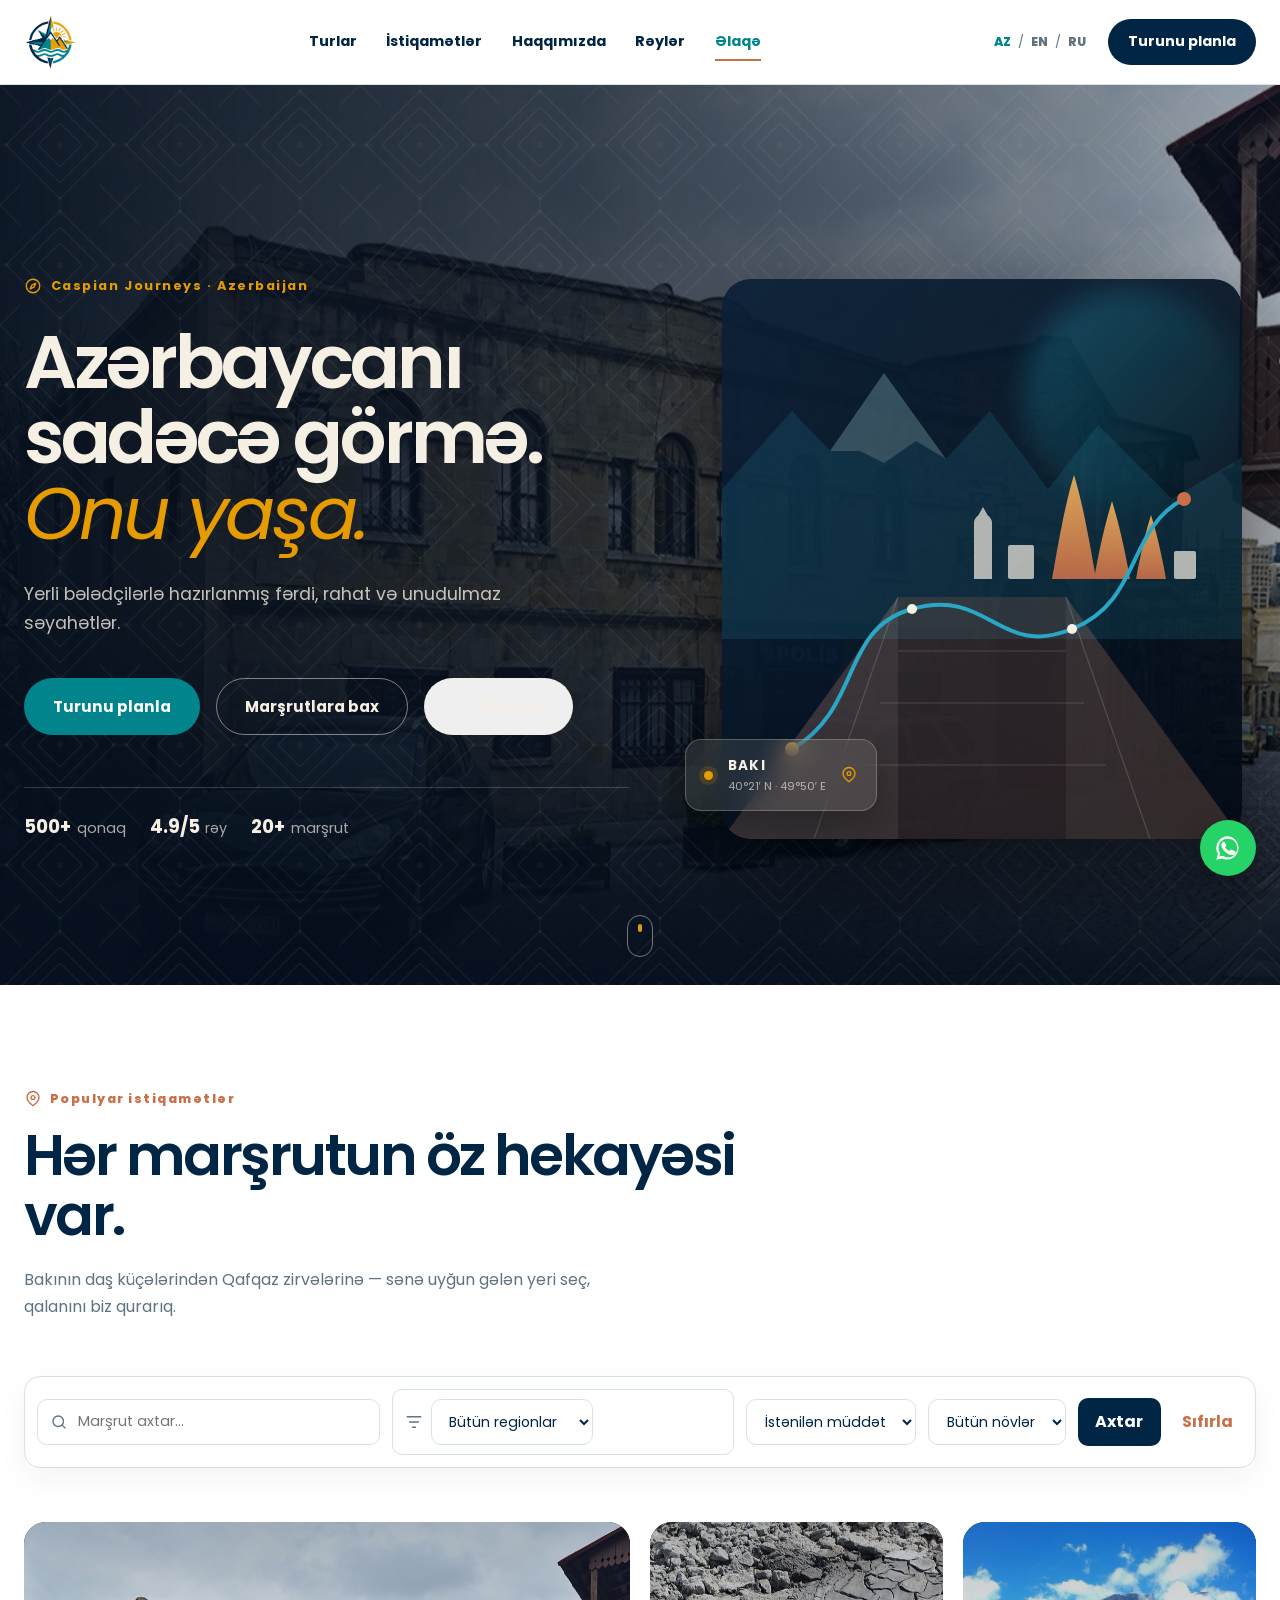
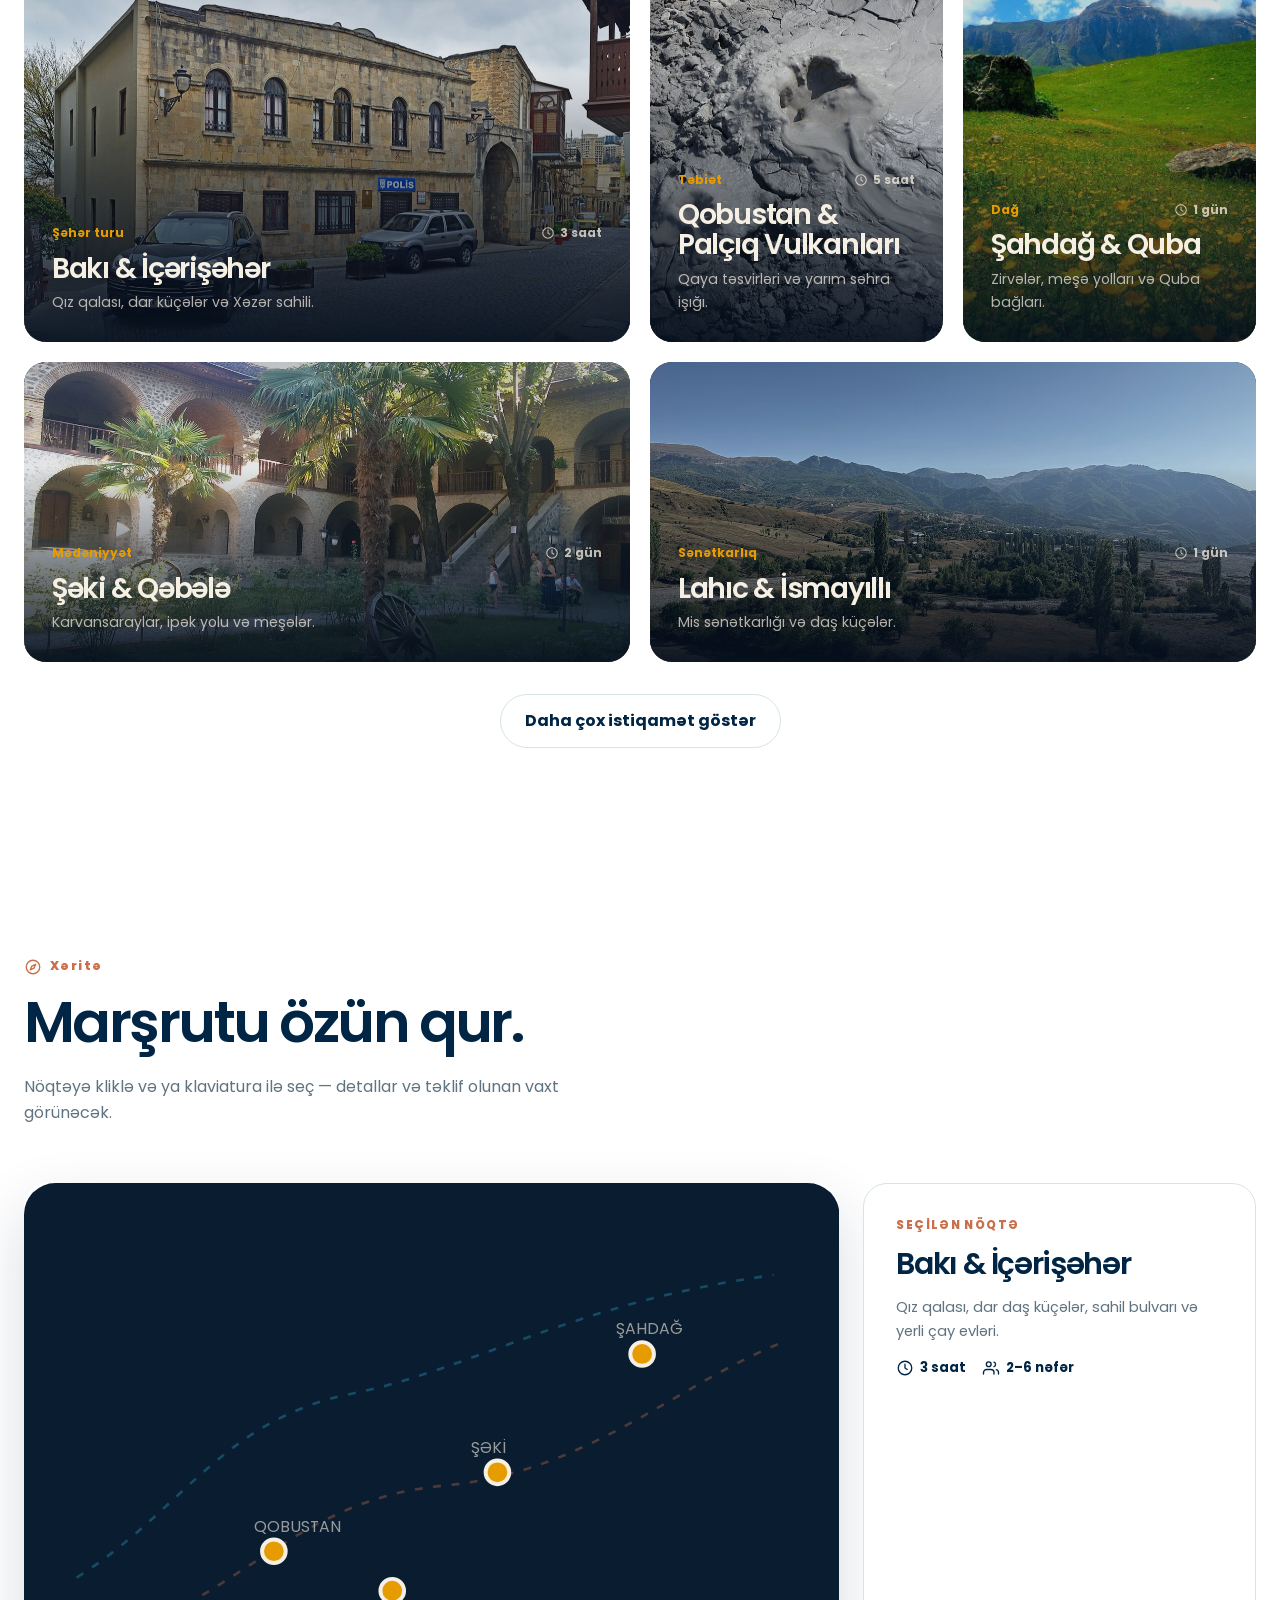
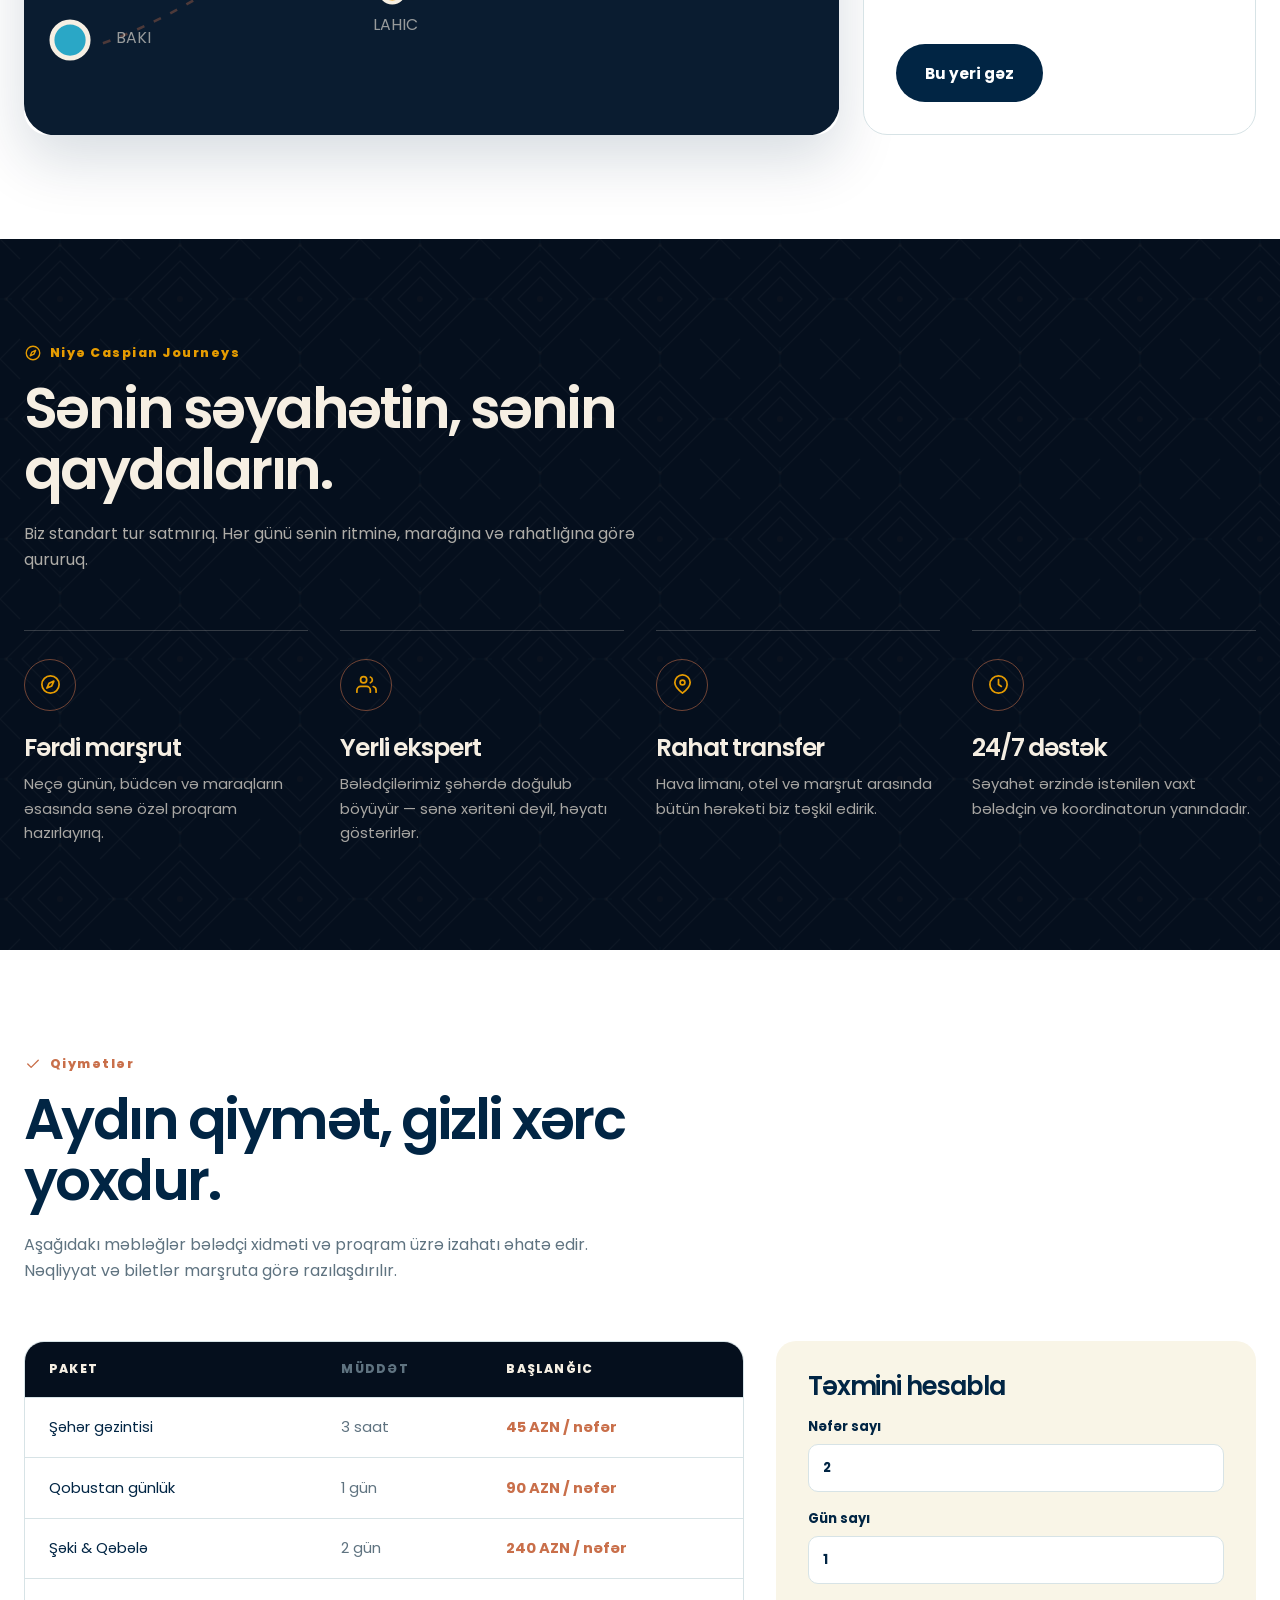
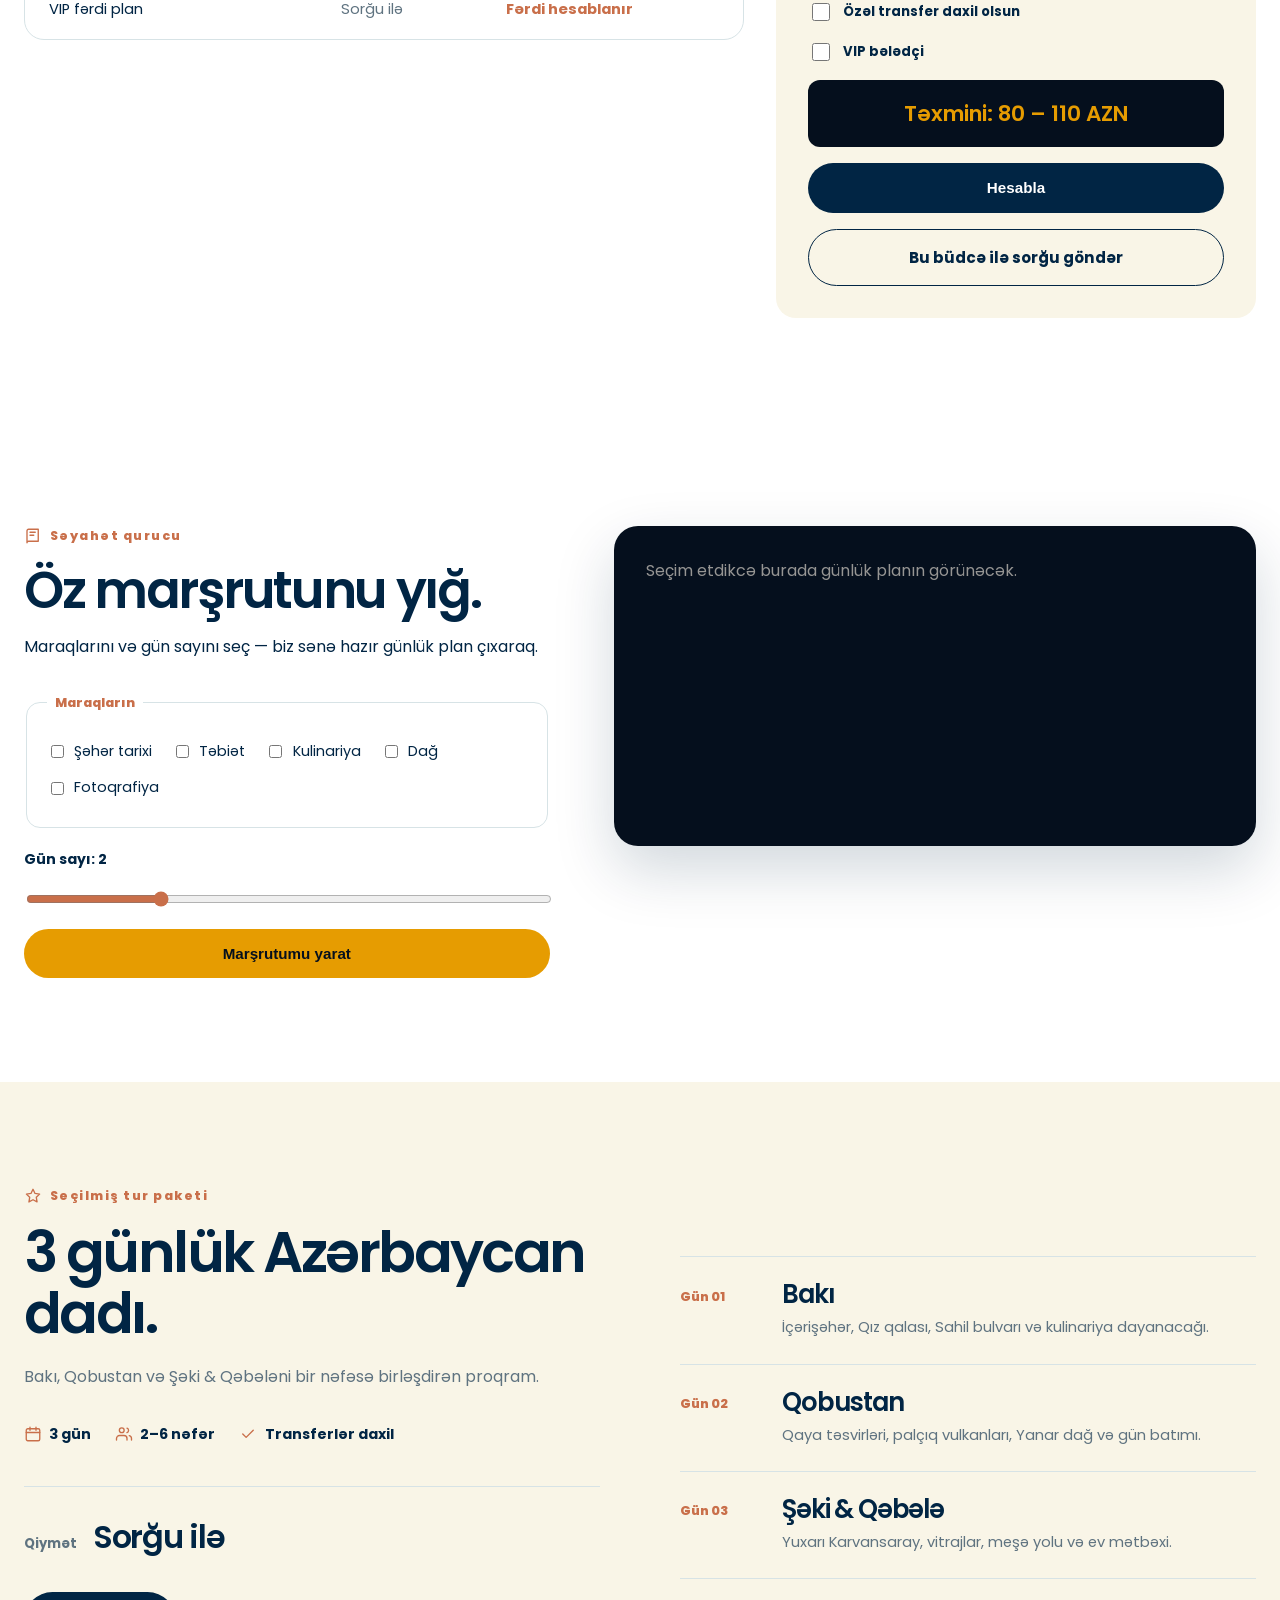
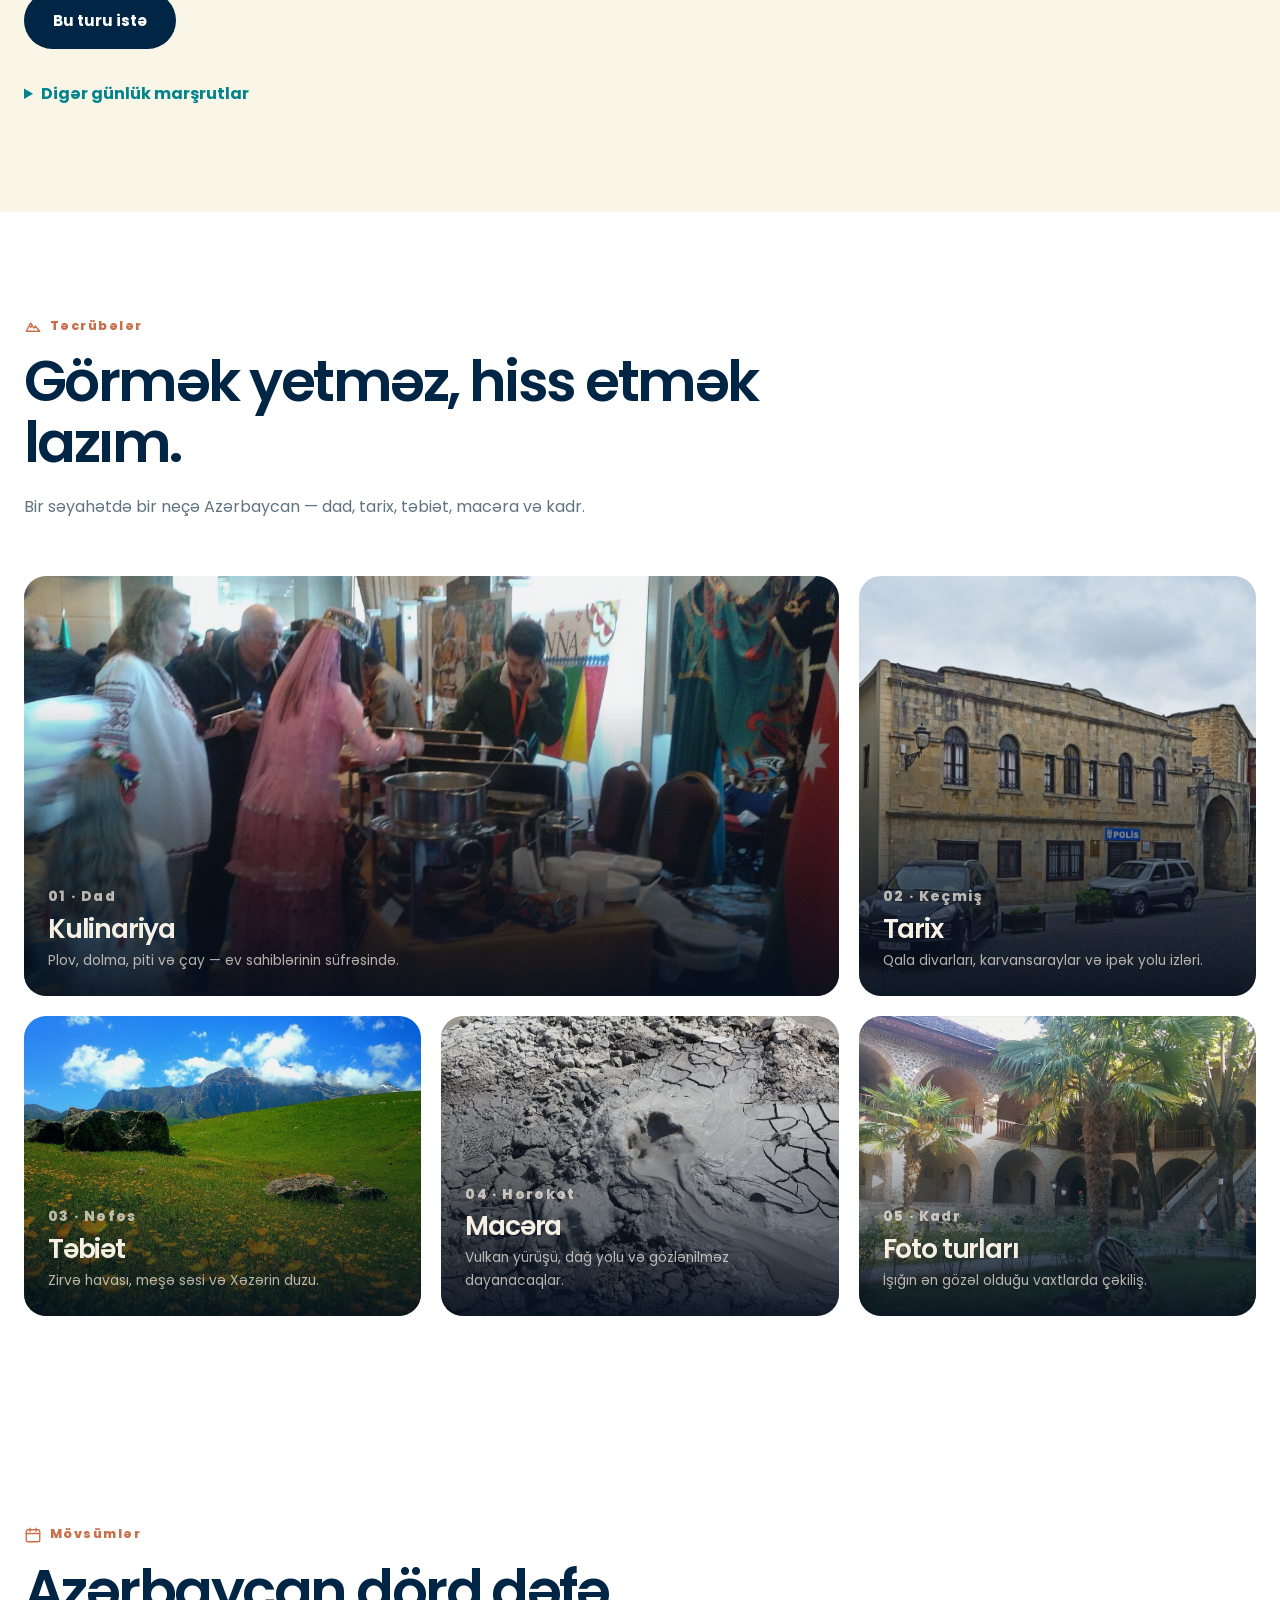
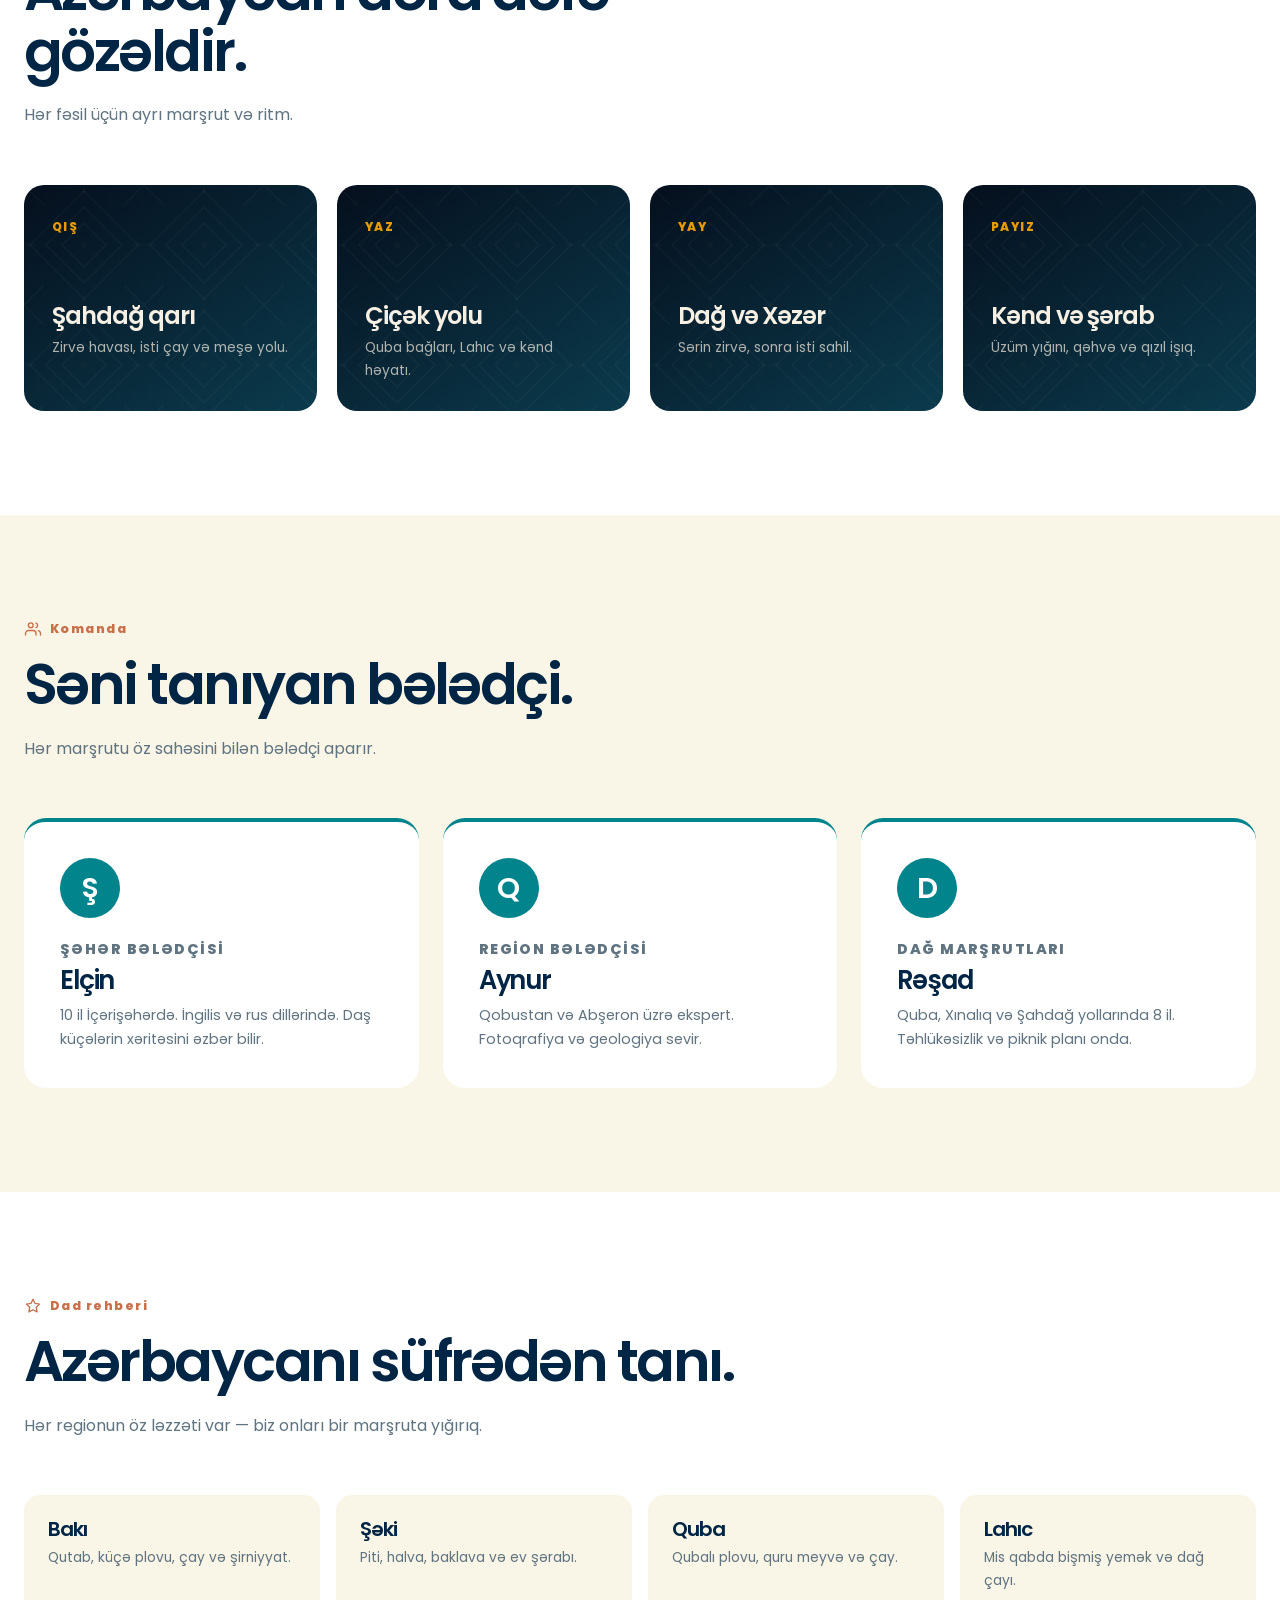
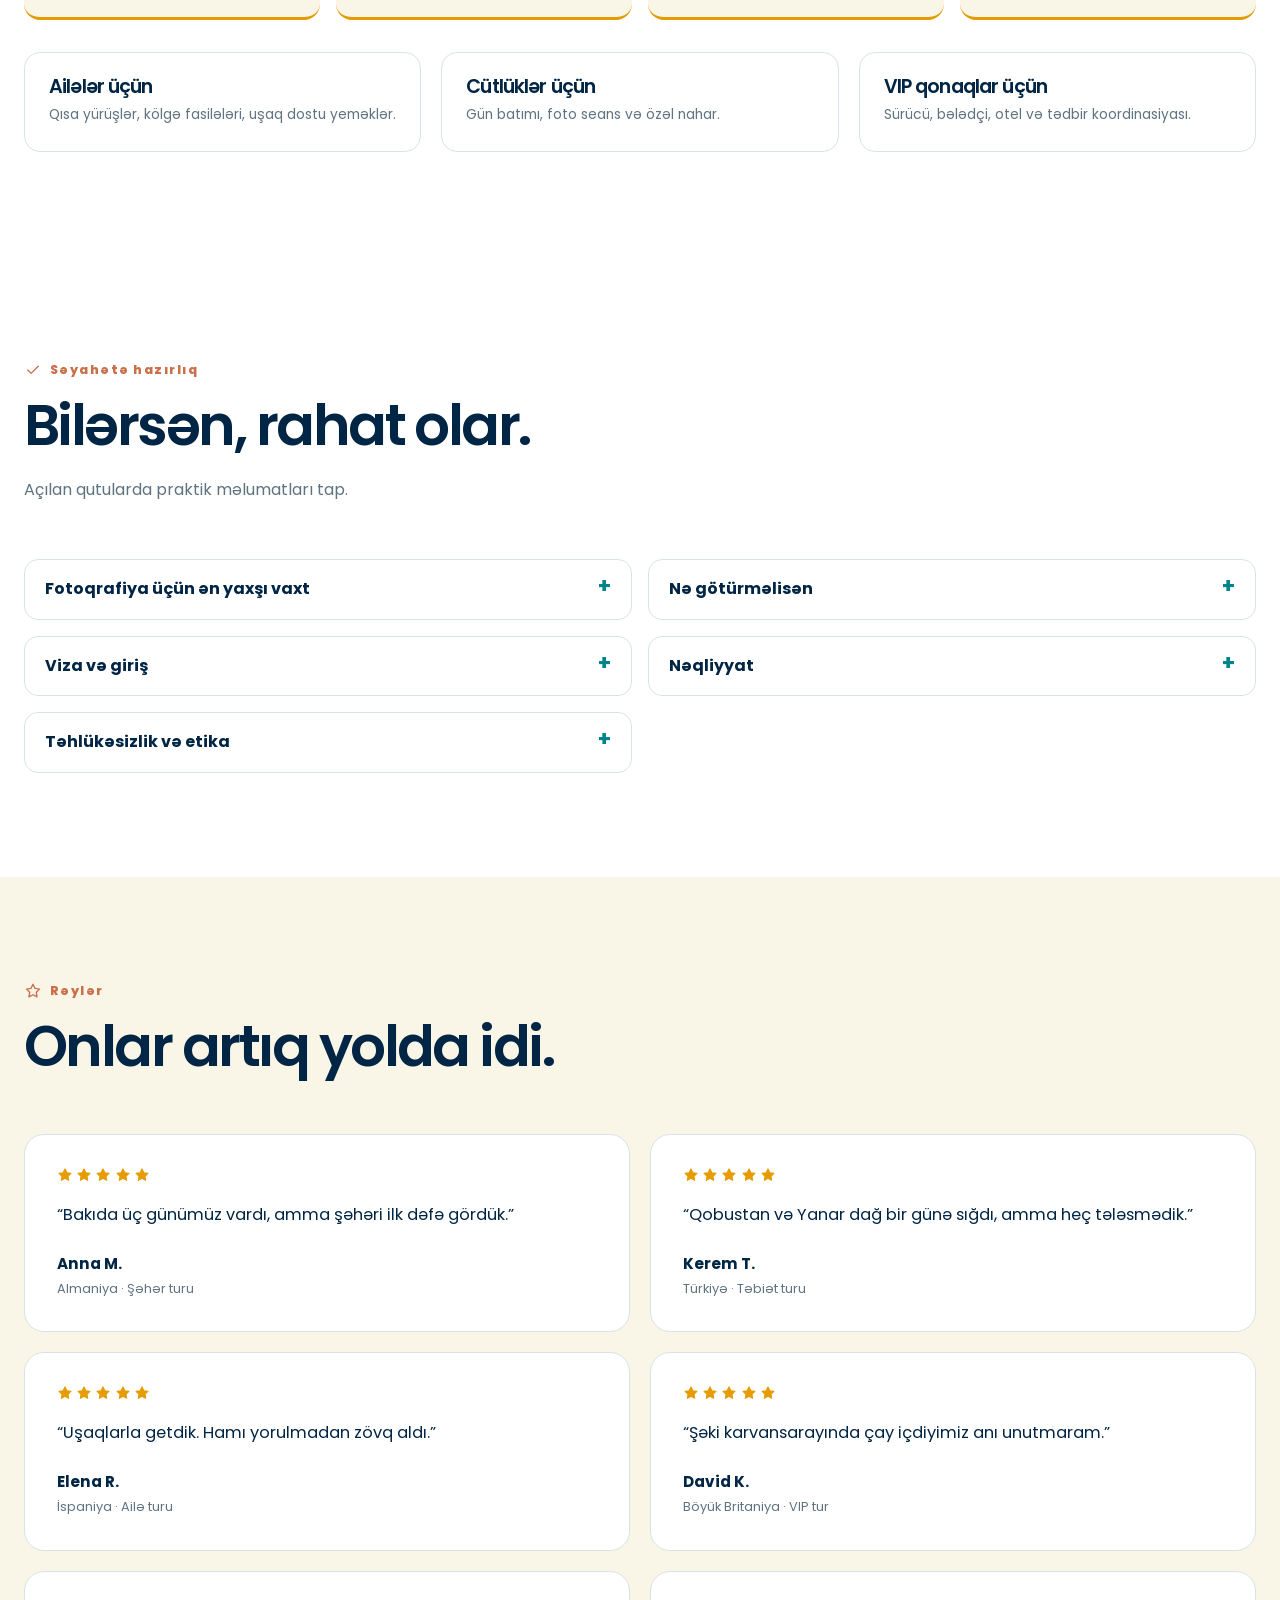
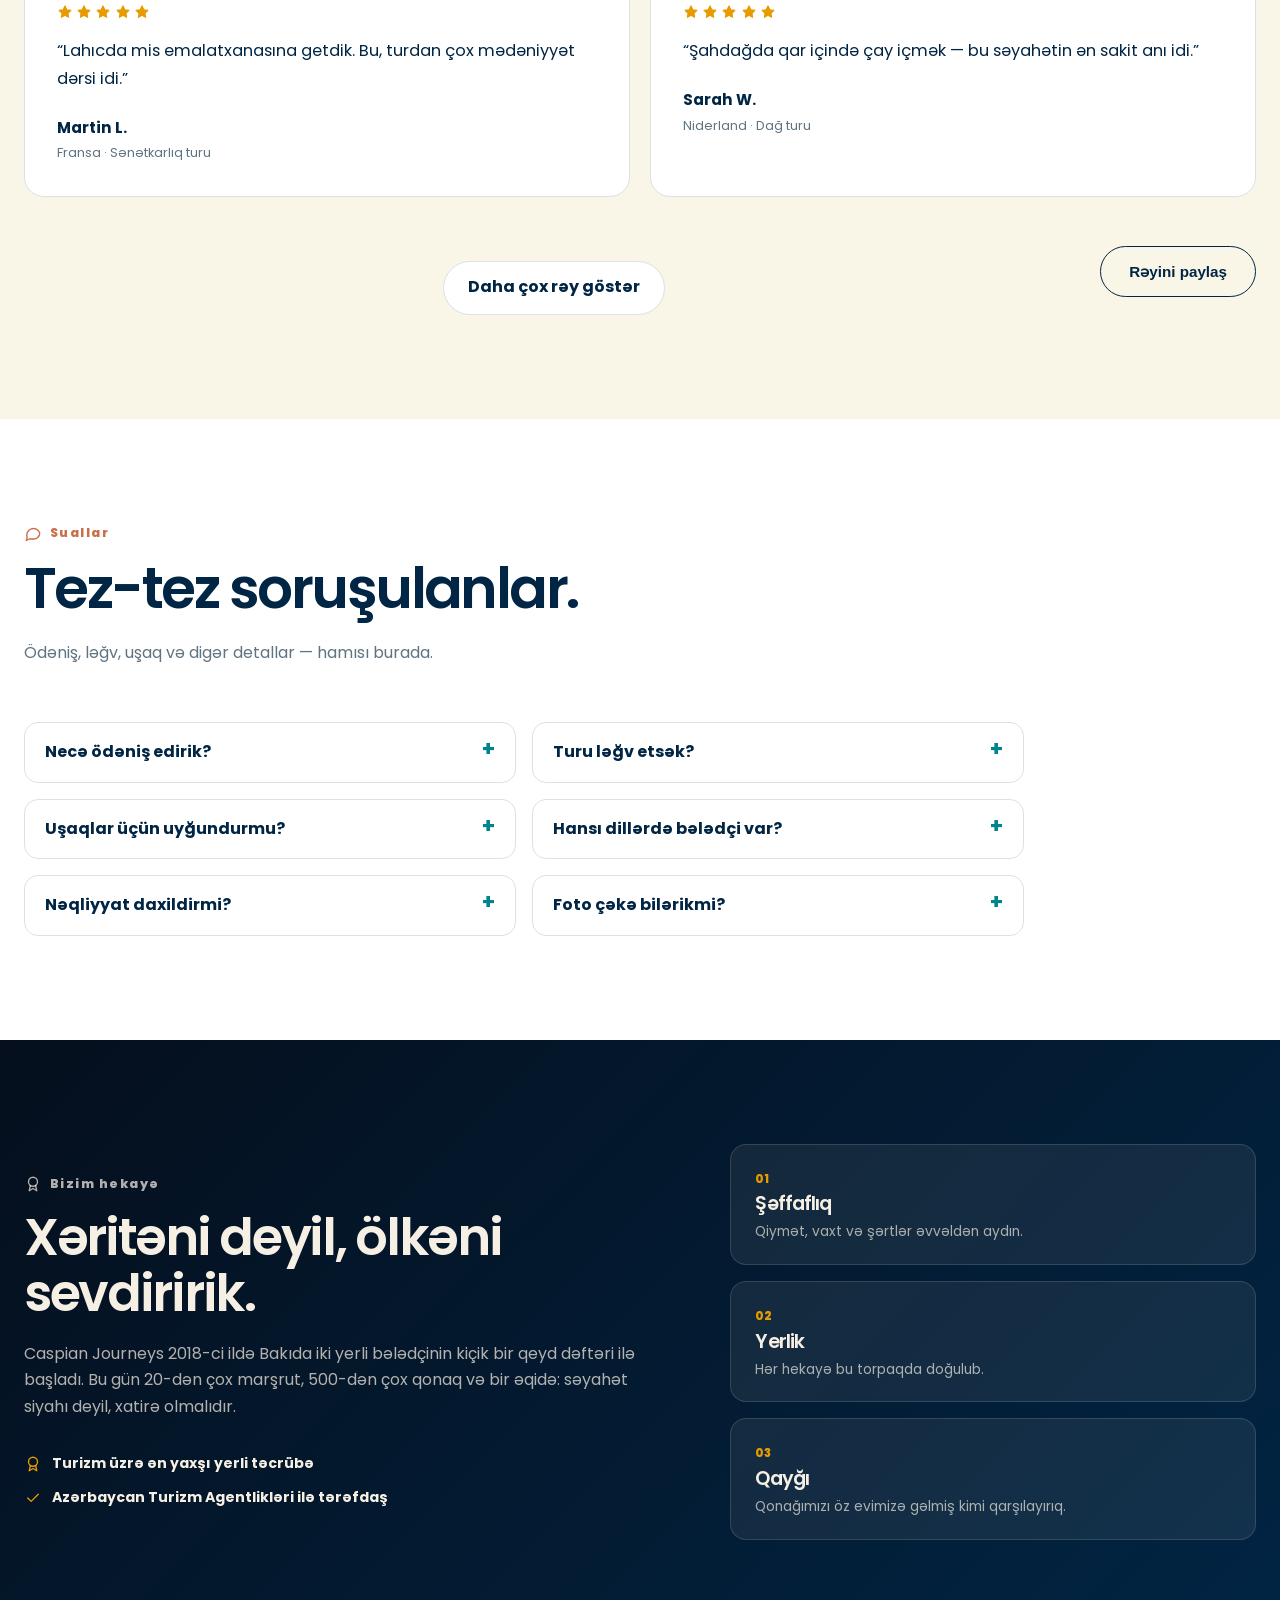
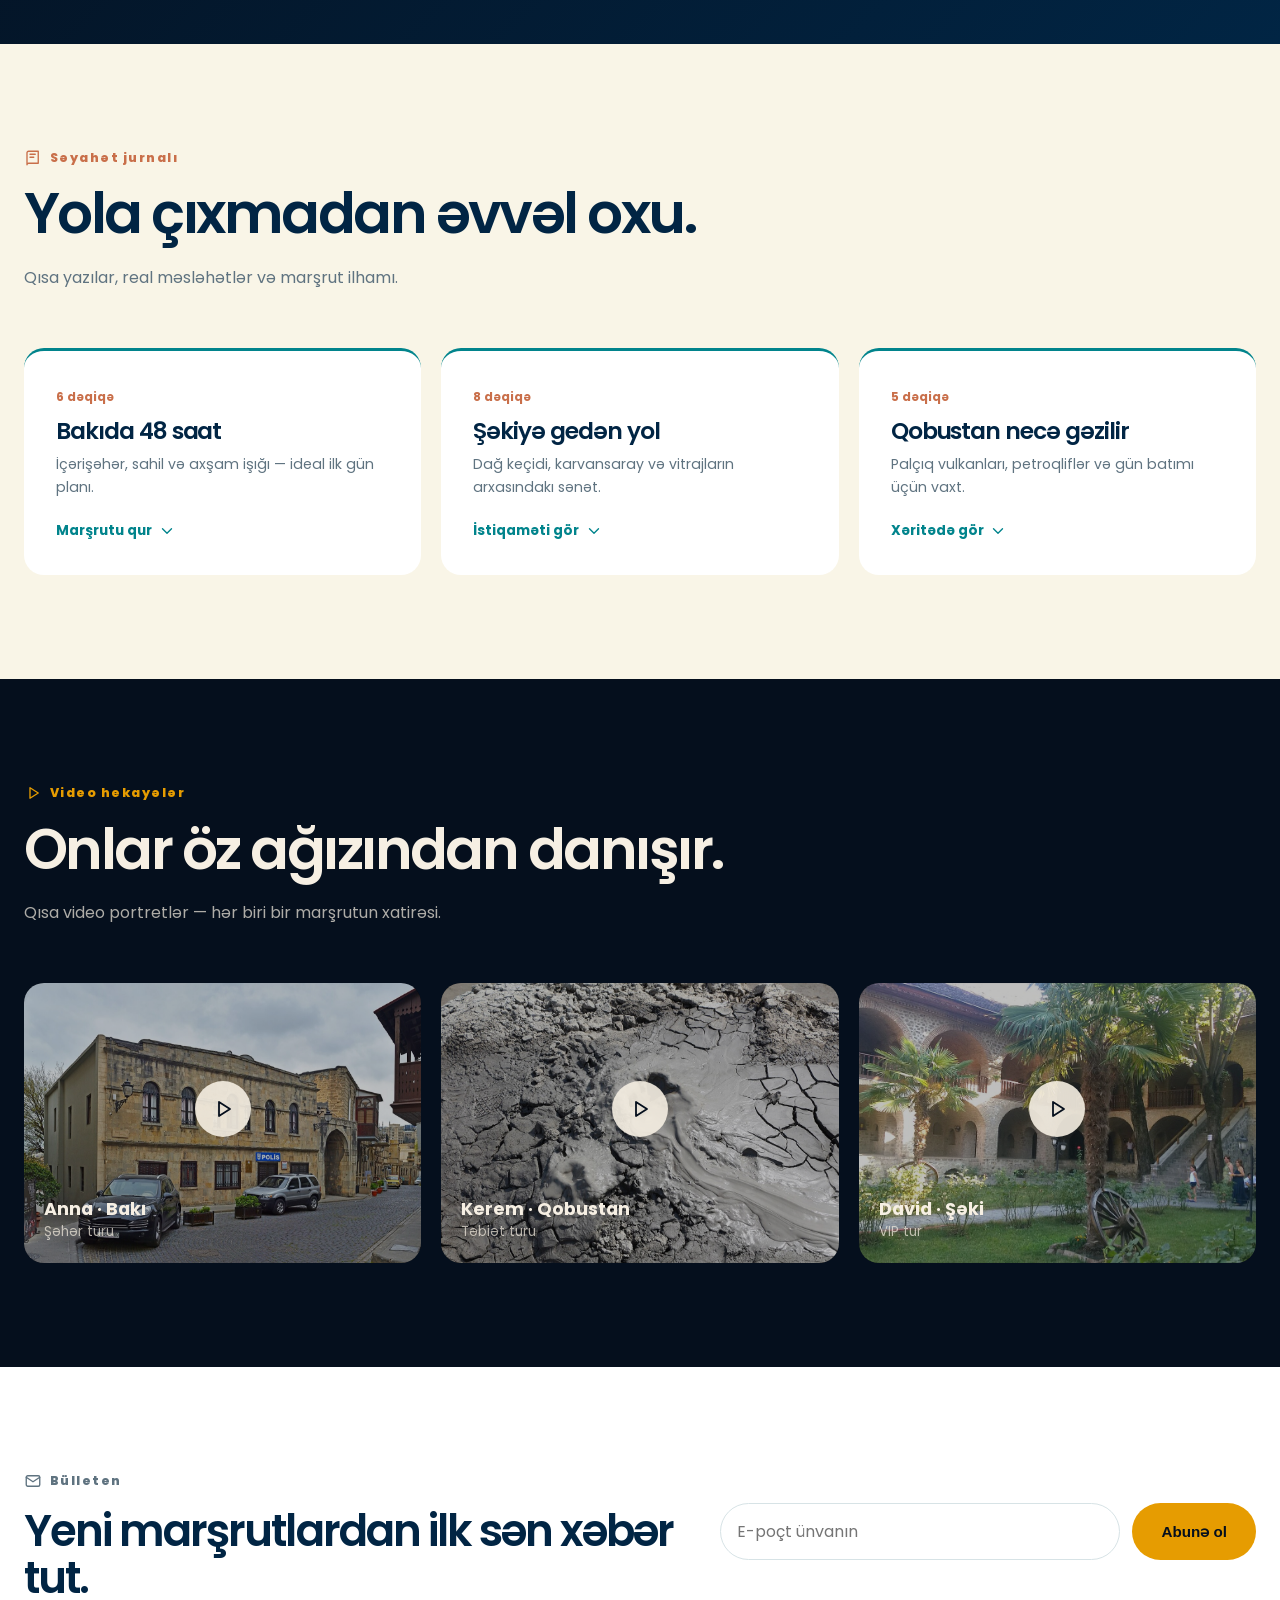
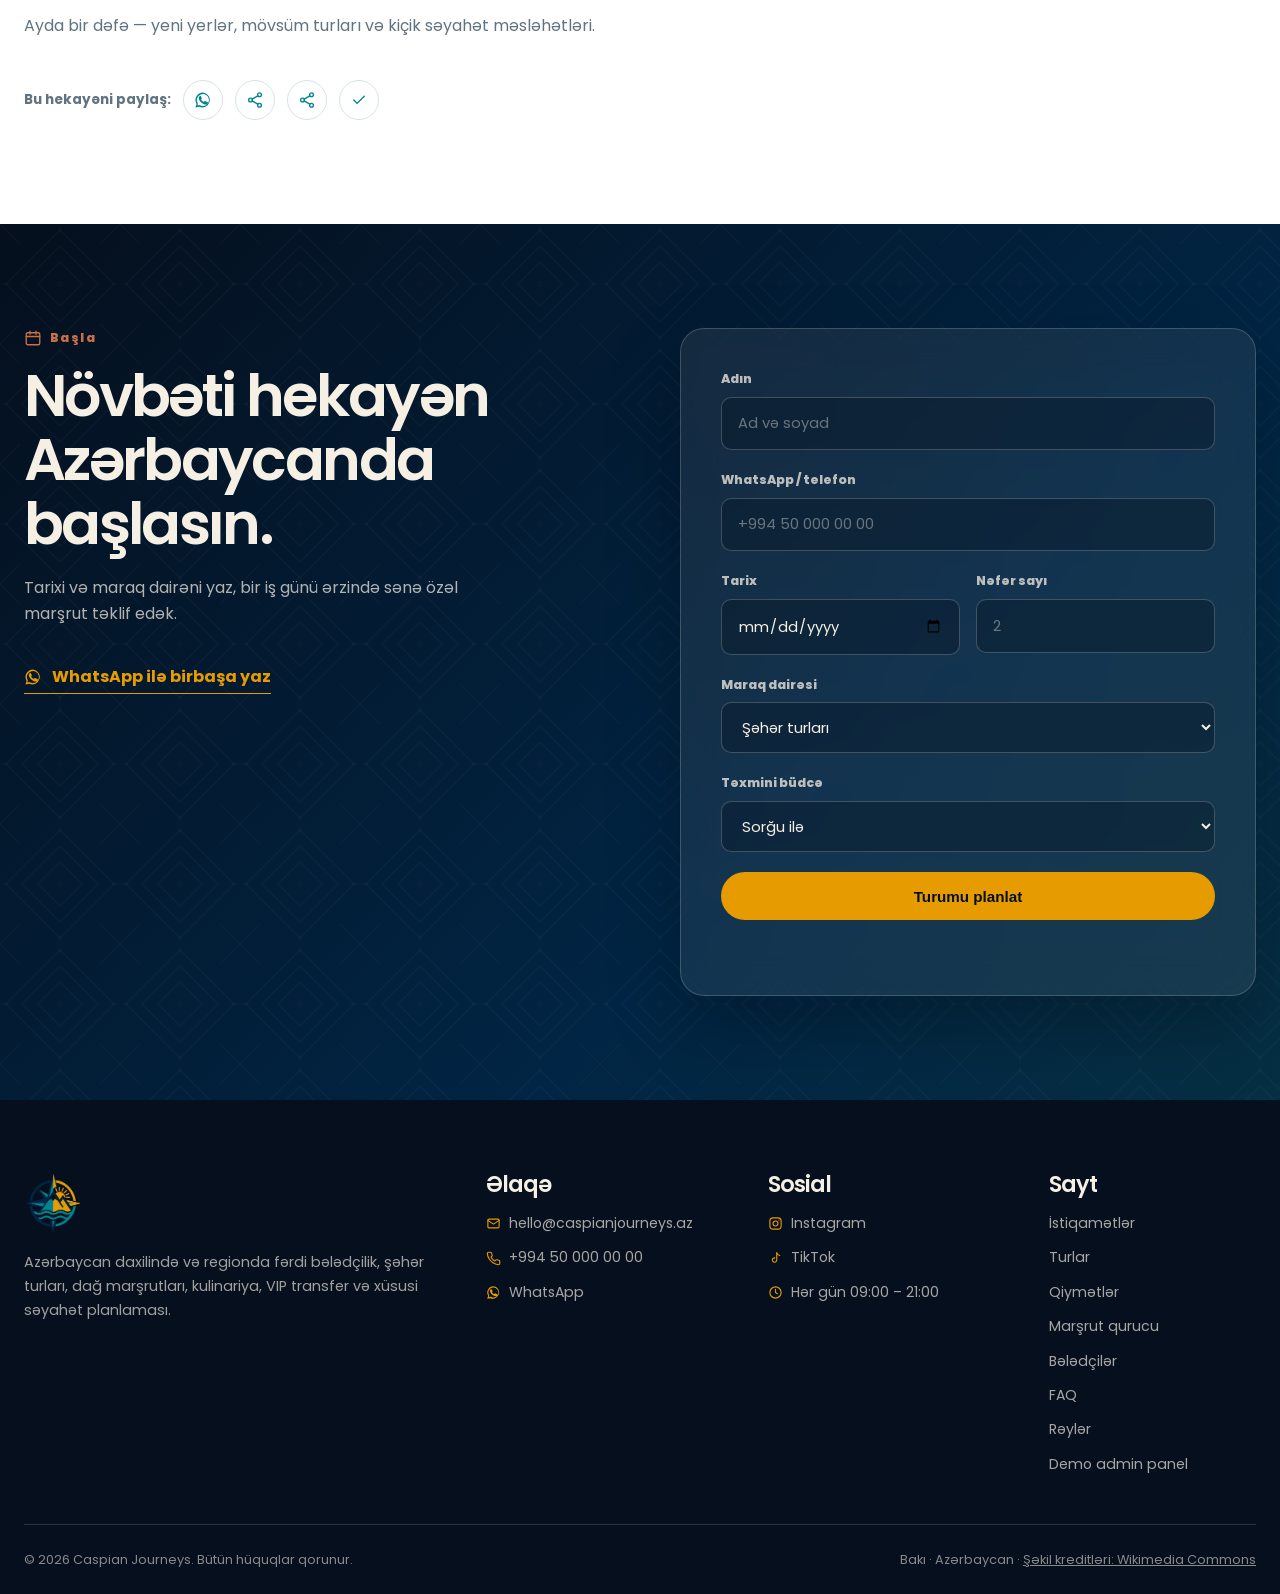
==== commit 7f35f6ab: "Use transparent brand logo and refresh PWA icons" ====
--- a/index.html
+++ b/index.html
@@ -3,6 +3,7 @@
 <head>
   <meta charset="UTF-8">
   <meta name="viewport" content="width=device-width, initial-scale=1.0">
+  <script>document.documentElement.classList.add('js');</script>
   <title>Caspian Journeys — Azərbaycanı sadəcə görmə, onu yaşa</title>
   <meta name="description" content="Fərdi bələdçilik, şəhər turları, dağ və təbiət marşrutları, kulinariya, VIP transfer və xüsusi səyahət planlaması.">
   <meta name="theme-color" content="#012544">
@@ -16,10 +17,11 @@
   <link rel="alternate" hreflang="ru" href="?lang=ru">
   <link rel="alternate" hreflang="x-default" href=".">
   <link rel="manifest" href="manifest.json">
+  <link rel="icon" type="image/png" href="assets/images/icon-192.png?v=3">
   <link rel="preconnect" href="https://fonts.googleapis.com">
   <link rel="preconnect" href="https://fonts.gstatic.com" crossorigin>
   <link href="https://fonts.googleapis.com/css2?family=Poppins:ital,wght@0,300;0,400;0,500;0,600;0,700;0,800;1,400;1,500;1,600&display=swap" rel="stylesheet">
-  <link rel="stylesheet" href="css/style.css">
+  <link rel="stylesheet" href="css/style.css?v=3">
 </head>
 <body>
   <a class="skip-link" href="#main">Məzmuna keç</a>
@@ -52,7 +54,7 @@
   <header class="site-header">
     <div class="container navbar">
       <a href="#top" class="brand" aria-label="Caspian Journeys — ana səhifə">
-        <img src="assets/images/logo-full-cropped.jpg" alt="Caspian Journeys loqosu" class="brand-logo">
+        <img src="assets/images/logo-mark-transparent.png?v=3" alt="Caspian Journeys loqosu" class="brand-logo">
       </a>
       <nav id="site-nav" class="site-nav" aria-label="Əsas menyu">
         <a href="#tours" data-i18n="nav_tours">Turlar</a>
@@ -493,7 +495,7 @@
 
   <footer id="footer" class="site-footer">
     <div class="container footer-grid">
-      <div class="footer-about"><a href="#top" aria-label="Yuxarı qayıt"><img src="assets/images/logo-full-cropped.jpg" alt="Caspian Journeys loqosu"></a><p>Azərbaycan daxilində və regionda fərdi bələdçilik, şəhər turları, dağ marşrutları, kulinariya, VIP transfer və xüsusi səyahət planlaması.</p></div>
+      <div class="footer-about"><a href="#top" aria-label="Yuxarı qayıt"><img src="assets/images/logo-mark-transparent.png?v=3" alt="Caspian Journeys loqosu"></a><p>Azərbaycan daxilində və regionda fərdi bələdçilik, şəhər turları, dağ marşrutları, kulinariya, VIP transfer və xüsusi səyahət planlaması.</p></div>
       <div class="footer-col"><h3>Əlaqə</h3><a href="mailto:hello@caspianjourneys.az"><svg class="icon"><use href="#i-mail"/></svg> hello@caspianjourneys.az</a><a href="tel:+994500000000"><svg class="icon"><use href="#i-phone"/></svg> +994&nbsp;50&nbsp;000&nbsp;00&nbsp;00</a><a href="https://wa.me/994500000000" target="_blank" rel="noopener"><svg class="icon"><use href="#i-whatsapp"/></svg> WhatsApp</a></div>
       <div class="footer-col"><h3>Sosial</h3><a href="https://instagram.com" target="_blank" rel="noopener"><svg class="icon"><use href="#i-instagram"/></svg> Instagram</a><a href="https://tiktok.com" target="_blank" rel="noopener"><svg class="icon"><use href="#i-tiktok"/></svg> TikTok</a><span><svg class="icon"><use href="#i-clock"/></svg> Hər gün 09:00 – 21:00</span></div>
       <div class="footer-col"><h3>Sayt</h3><a href="#destinations">İstiqamətlər</a><a href="#tours">Turlar</a><a href="#pricing">Qiymətlər</a><a href="#builder">Marşrut qurucu</a><a href="#guides">Bələdçilər</a><a href="#faq">FAQ</a><a href="#reviews">Rəylər</a><a href="admin.html">Demo admin panel</a></div>
@@ -501,6 +503,6 @@
     <div class="container footer-bottom"><p>© <span id="year"></span> Caspian Journeys. Bütün hüquqlar qorunur.</p><p>Bakı · Azərbaycan · <a href="#footer">Şəkil kreditləri: Wikimedia Commons</a></p></div>
   </footer>
 
-  <script src="js/main.js"></script>
+  <script src="js/main.js?v=3"></script>
 </body>
 </html>
--- a/css/style.css
+++ b/css/style.css
@@ -113,11 +113,11 @@
 .site-header.is-scrolled .navbar { min-height: 70px; }
 
 .brand-logo {
-  height: 50px;
+  height: 56px;
   width: auto;
   transition: height 240ms ease;
 }
-.site-header.is-scrolled .brand-logo { height: 42px; }
+.site-header.is-scrolled .brand-logo { height: 48px; }
 
 .site-nav { display: flex; align-items: center; gap: 1.85rem; }
 .site-nav a {
@@ -403,8 +403,10 @@
 .section-head-light h2 { color: var(--cream); }
 .section-head-light > p:not(.eyebrow) { color: rgba(246, 239, 227, 0.7); }
 
-.reveal { opacity: 0; transform: translateY(18px); }
-.reveal.is-visible {
+/* Reveal yalnız JS işləyəndə tətbiq olunur; JS yoxdursa bütün kontent görünür. */
+.reveal { opacity: 1; transform: none; }
+.js .reveal { opacity: 0; transform: translateY(18px); }
+.js .reveal.is-visible {
   opacity: 1;
   transform: none;
   transition: opacity 720ms ease, transform 720ms cubic-bezier(0.2, 0.7, 0.2, 1);
@@ -764,7 +766,7 @@
 
 .site-footer { background: var(--obsidian); color: var(--cream); padding: 4.5rem 0 1.5rem; }
 .footer-grid { display: grid; grid-template-columns: 1.6fr 0.9fr 0.9fr 0.8fr; gap: 3rem; }
-.footer-about img { height: 54px; width: auto; }
+.footer-about img { height: 62px; width: auto; }
 .footer-about p { margin-top: 1.1rem; font-size: 0.9rem; color: rgba(246, 239, 227, 0.65); max-width: 25rem; }
 .footer-col { display: flex; flex-direction: column; gap: 0.7rem; }
 .footer-col h3 { font-size: 1.4rem; margin-bottom: 0.3rem; }
@@ -851,8 +853,8 @@
 
 @media (prefers-reduced-motion: reduce) {
   html { scroll-behavior: auto; }
-  .reveal { opacity: 1; transform: none; }
-  .reveal.is-visible { transition: none; }
+  .js .reveal { opacity: 1; transform: none; }
+  .js .reveal.is-visible { transition: none; }
   .collage-route { stroke-dashoffset: 0; animation: none; }
   .scroll-cue span { animation: none; }
   .hero-bg, .destination-card img, .experience-card img { transform: none !important; }
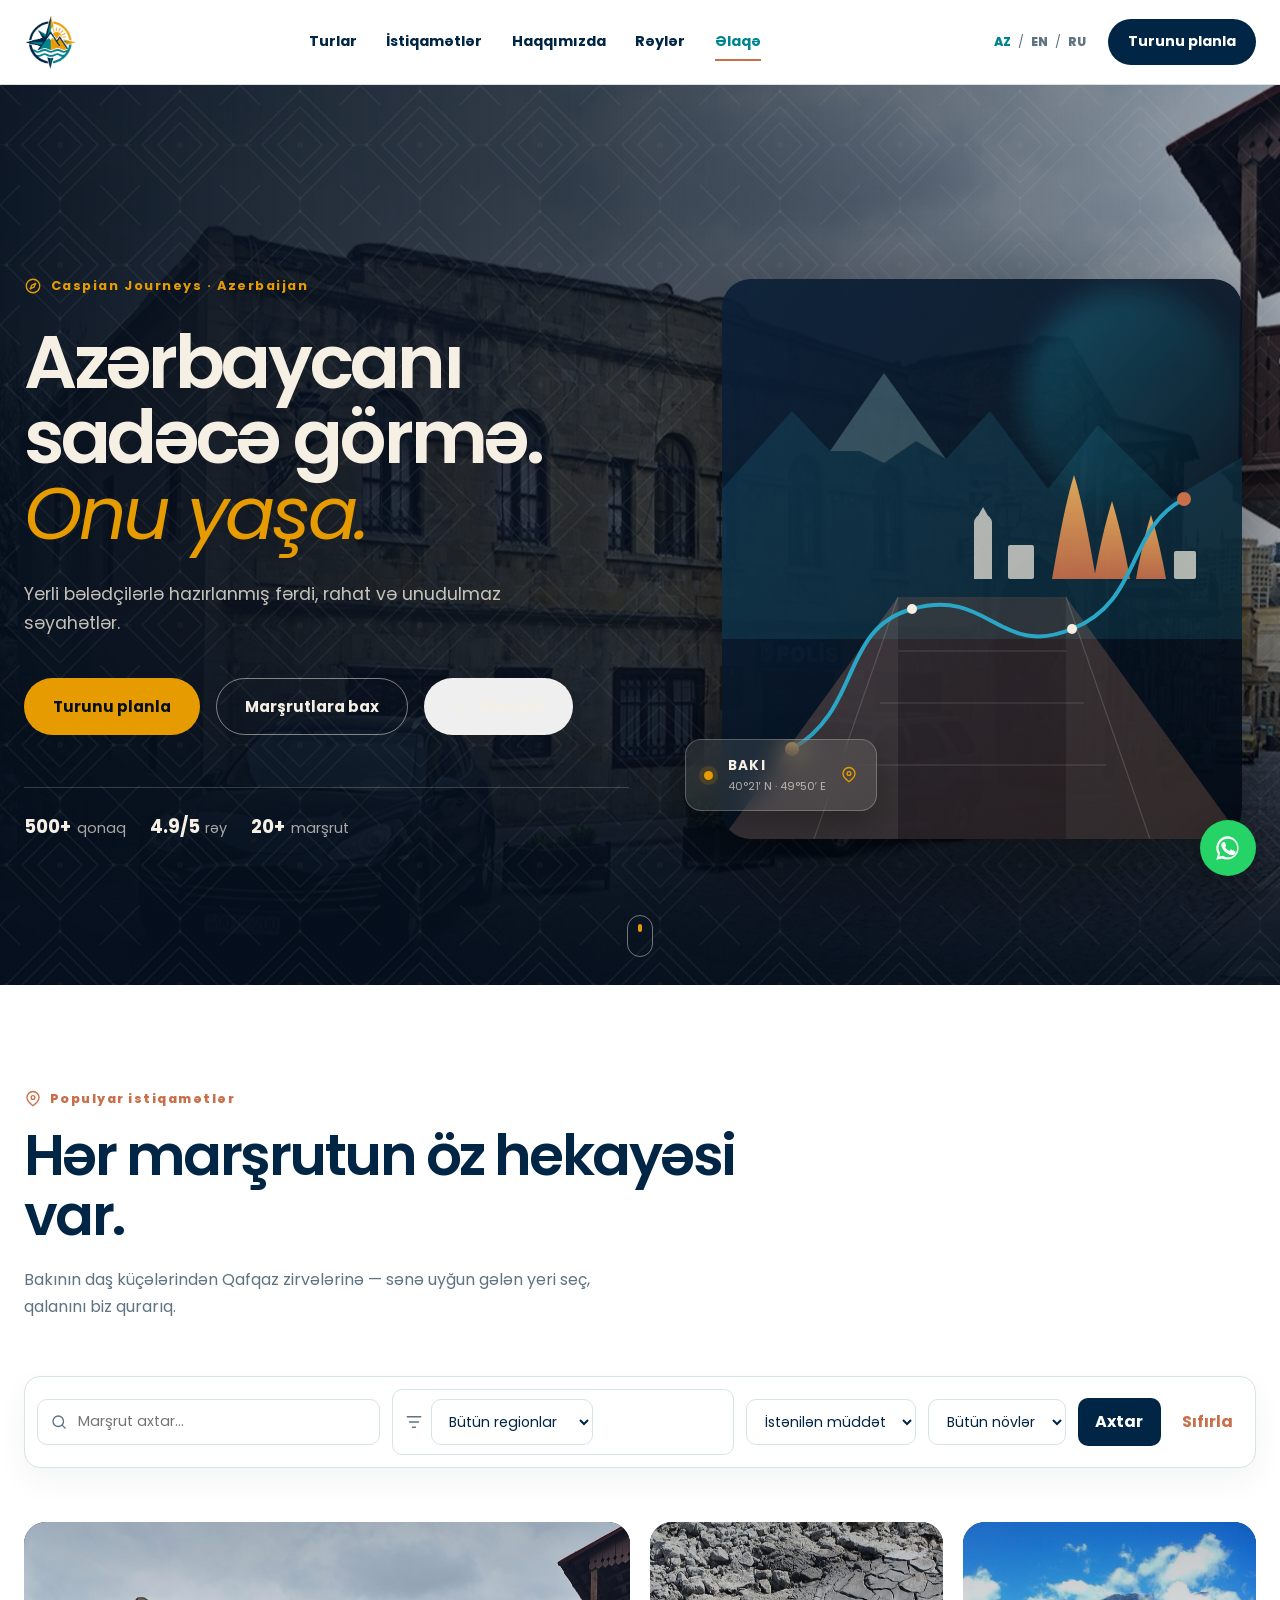
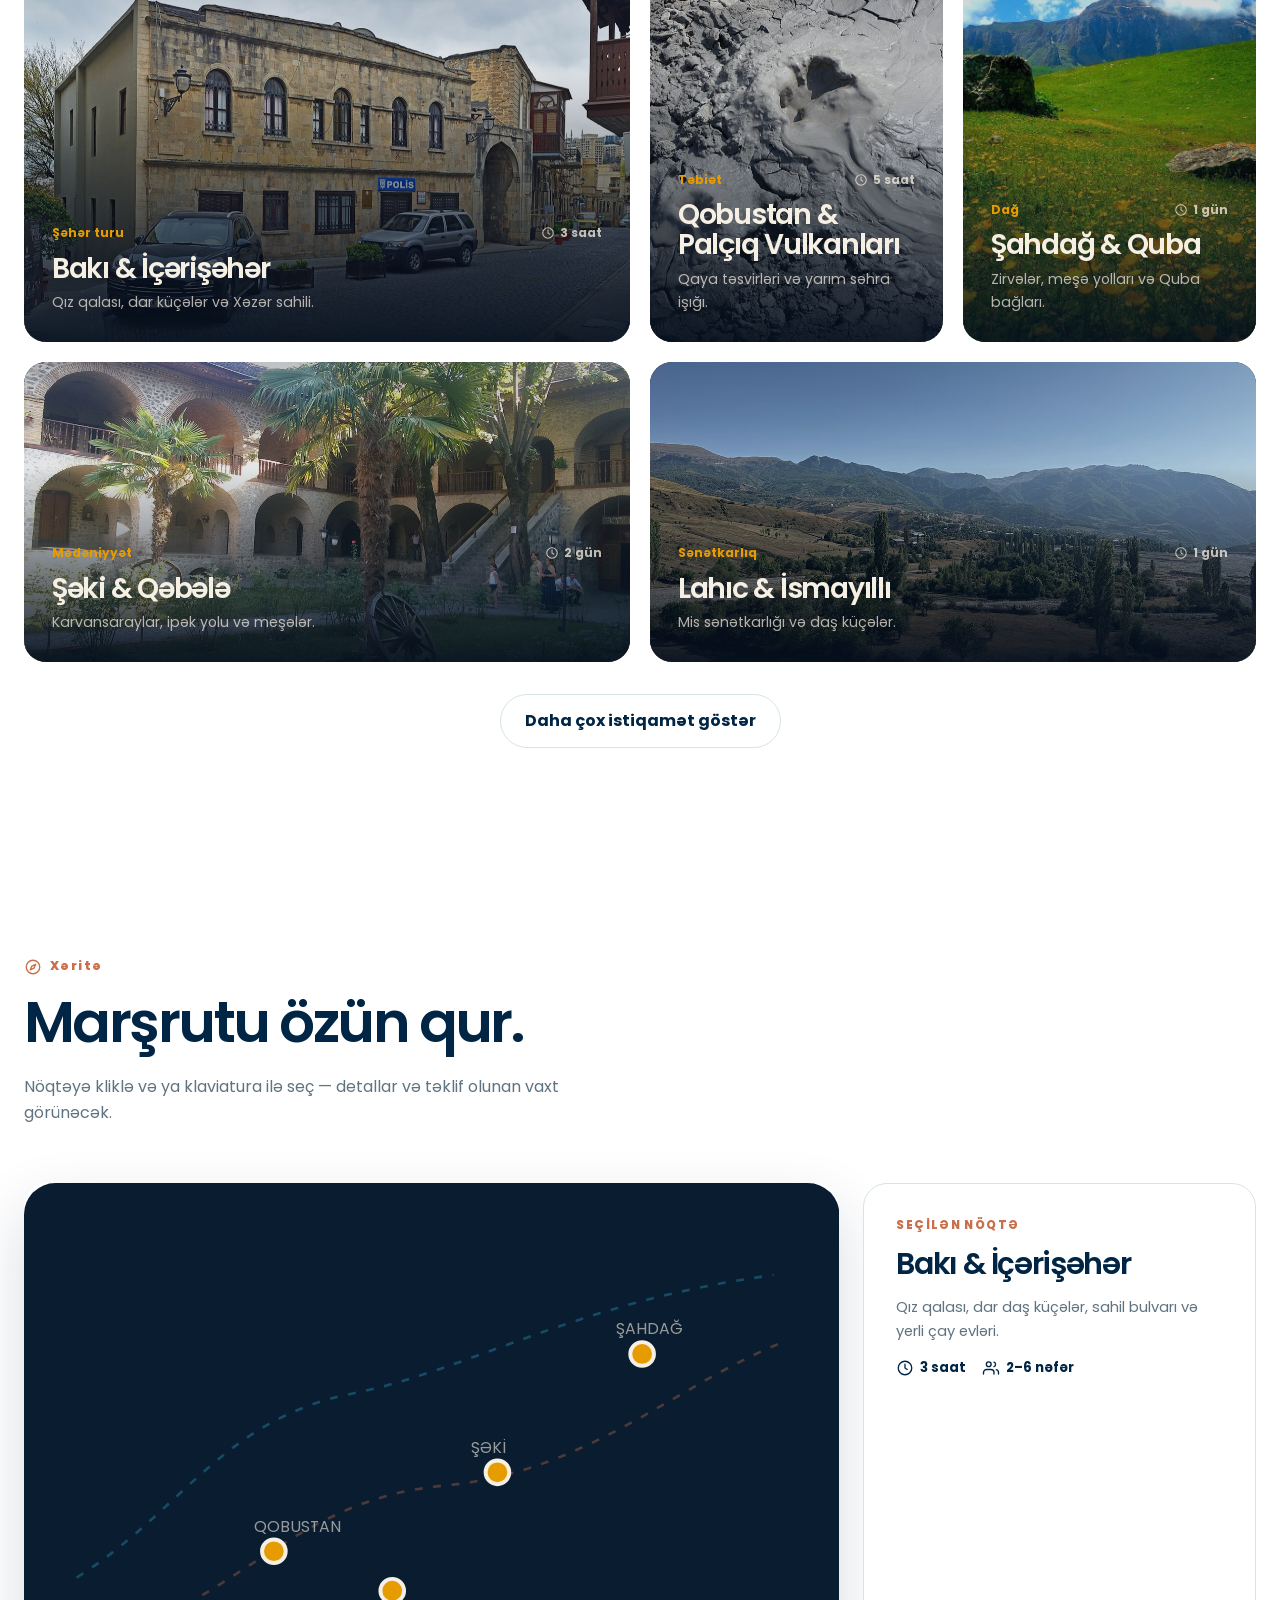
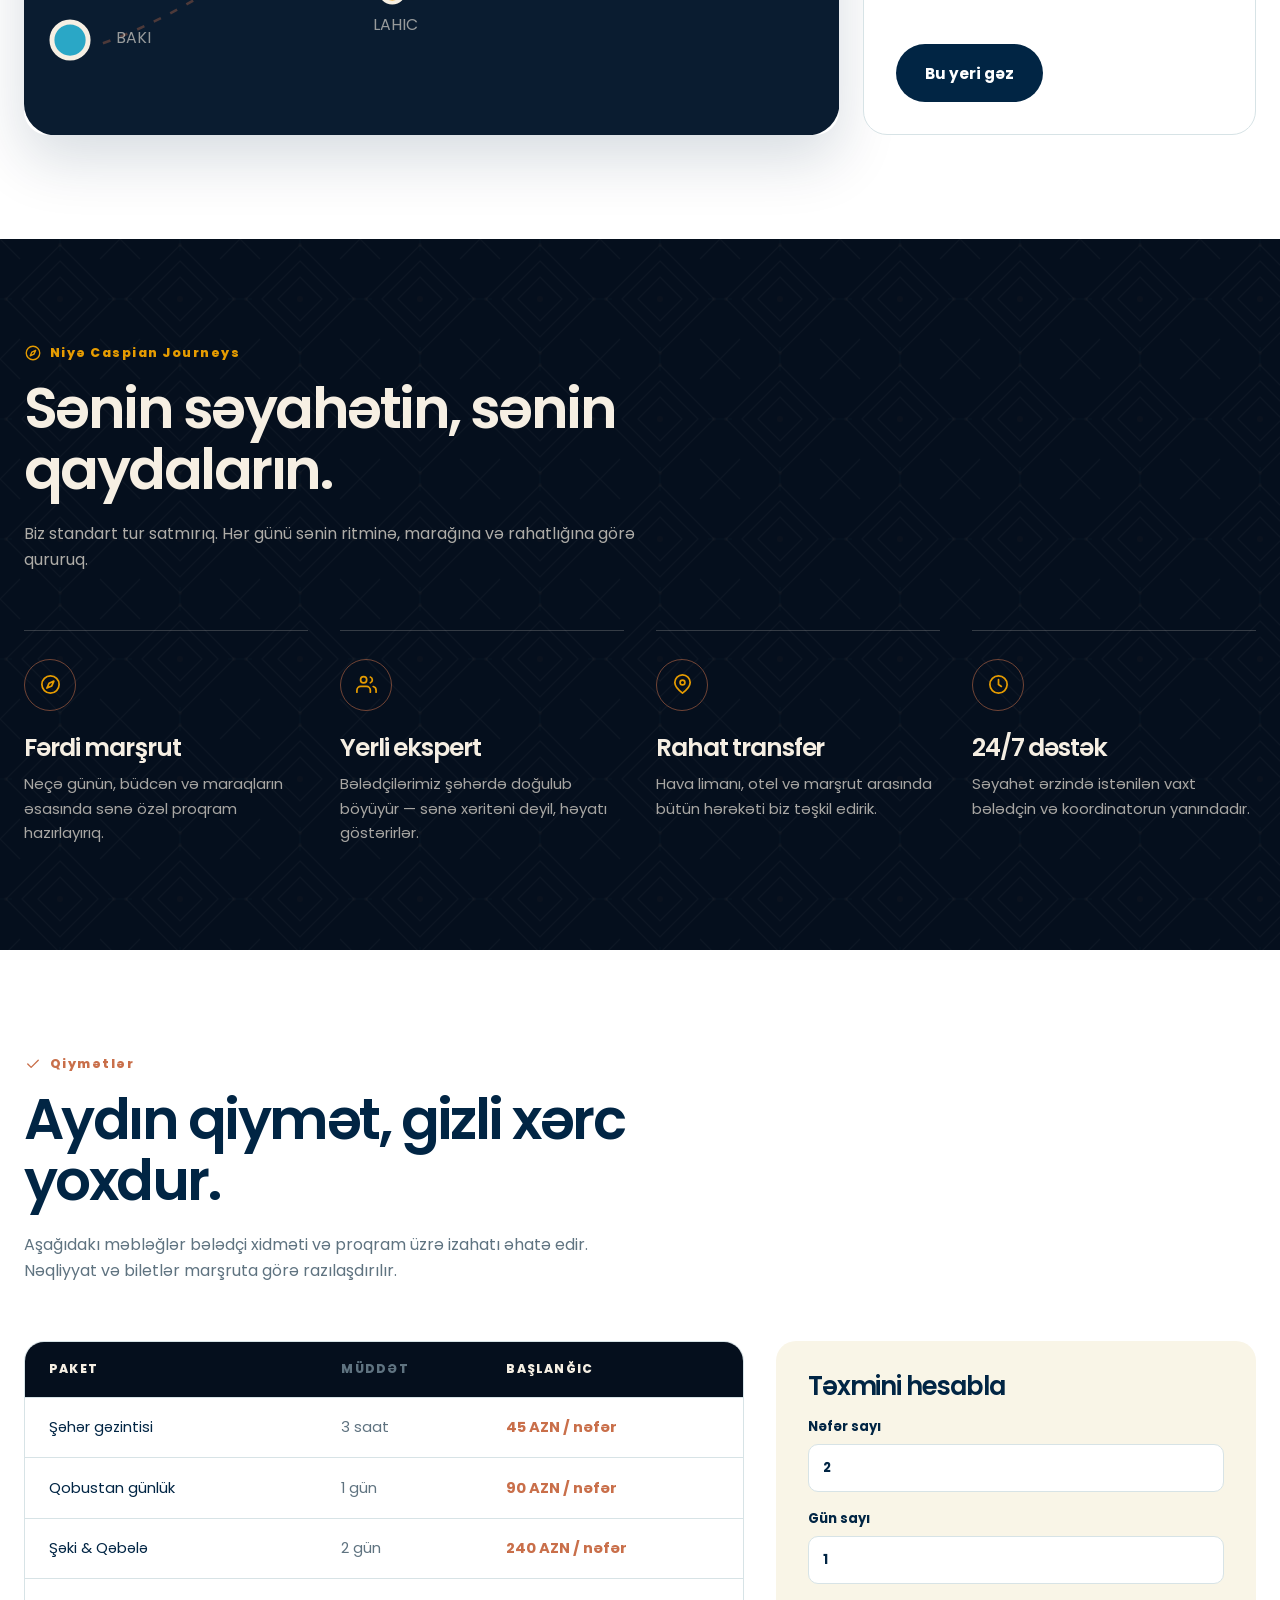
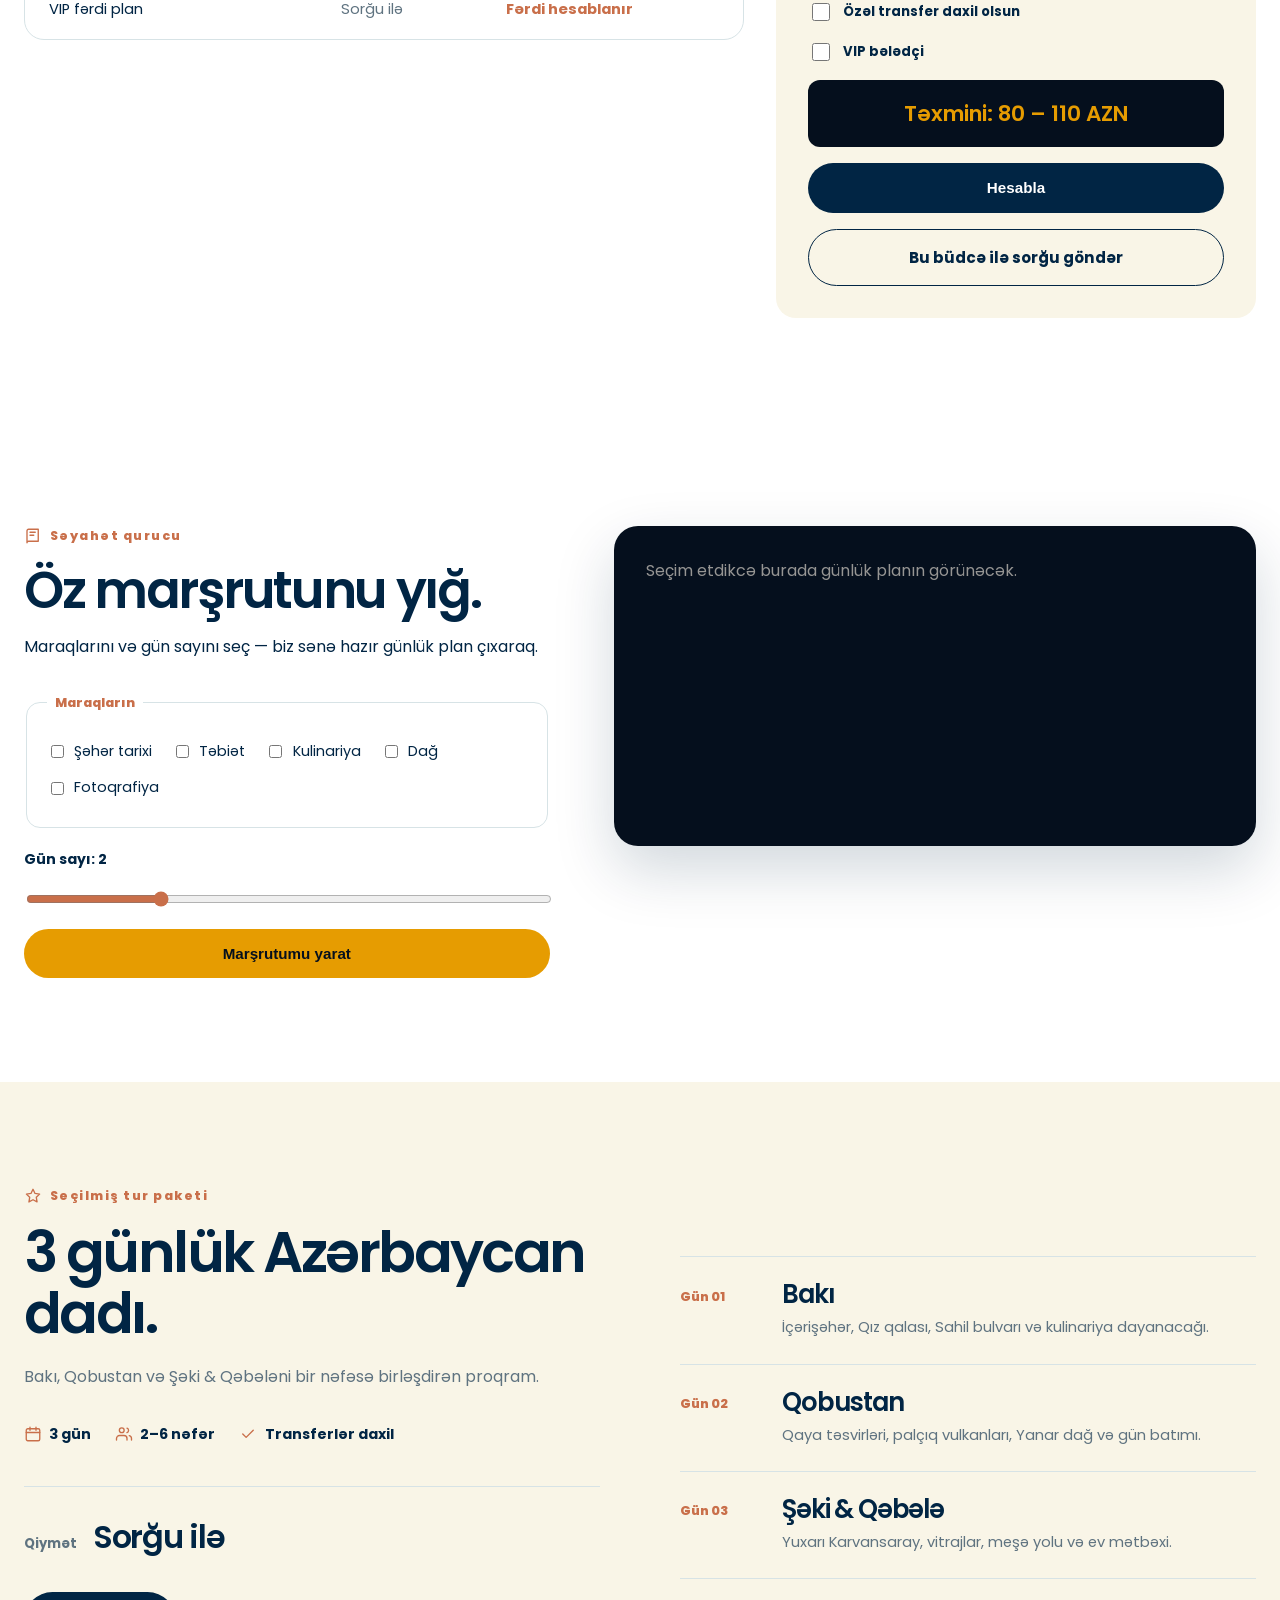
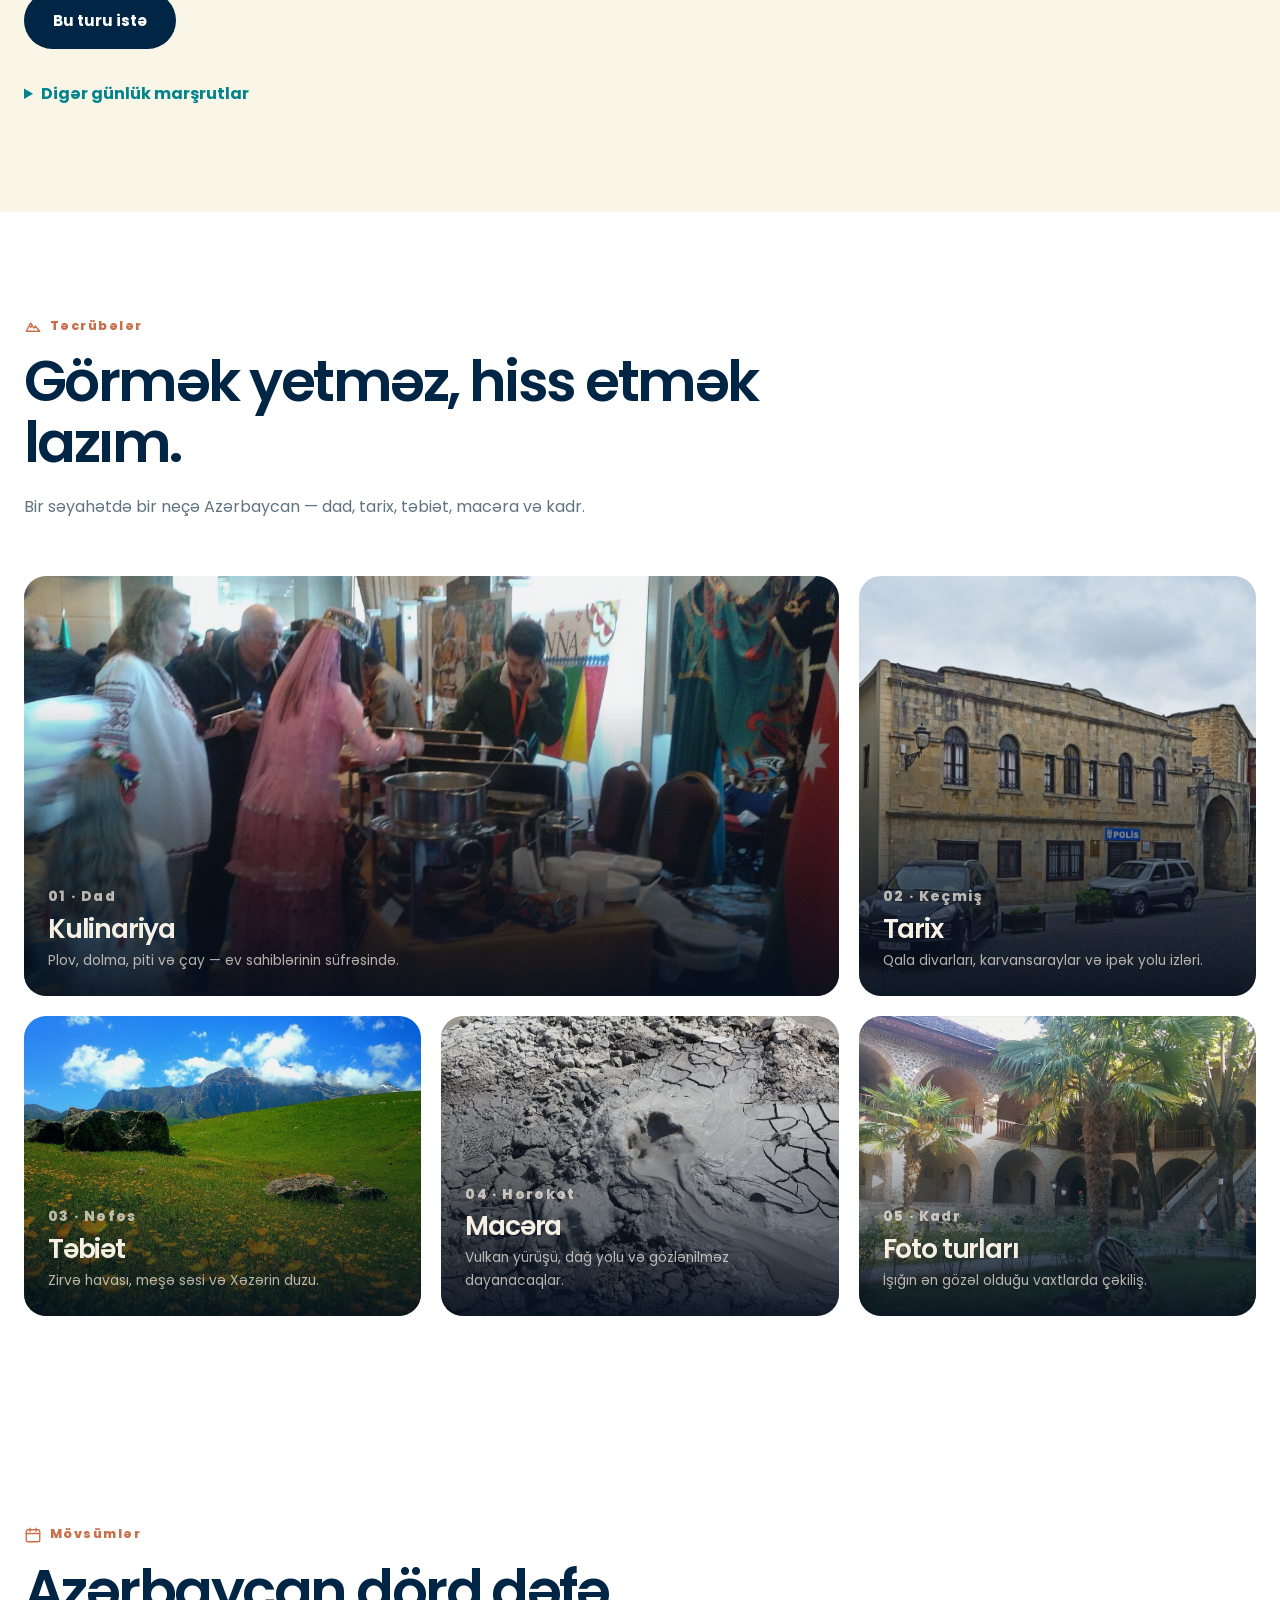
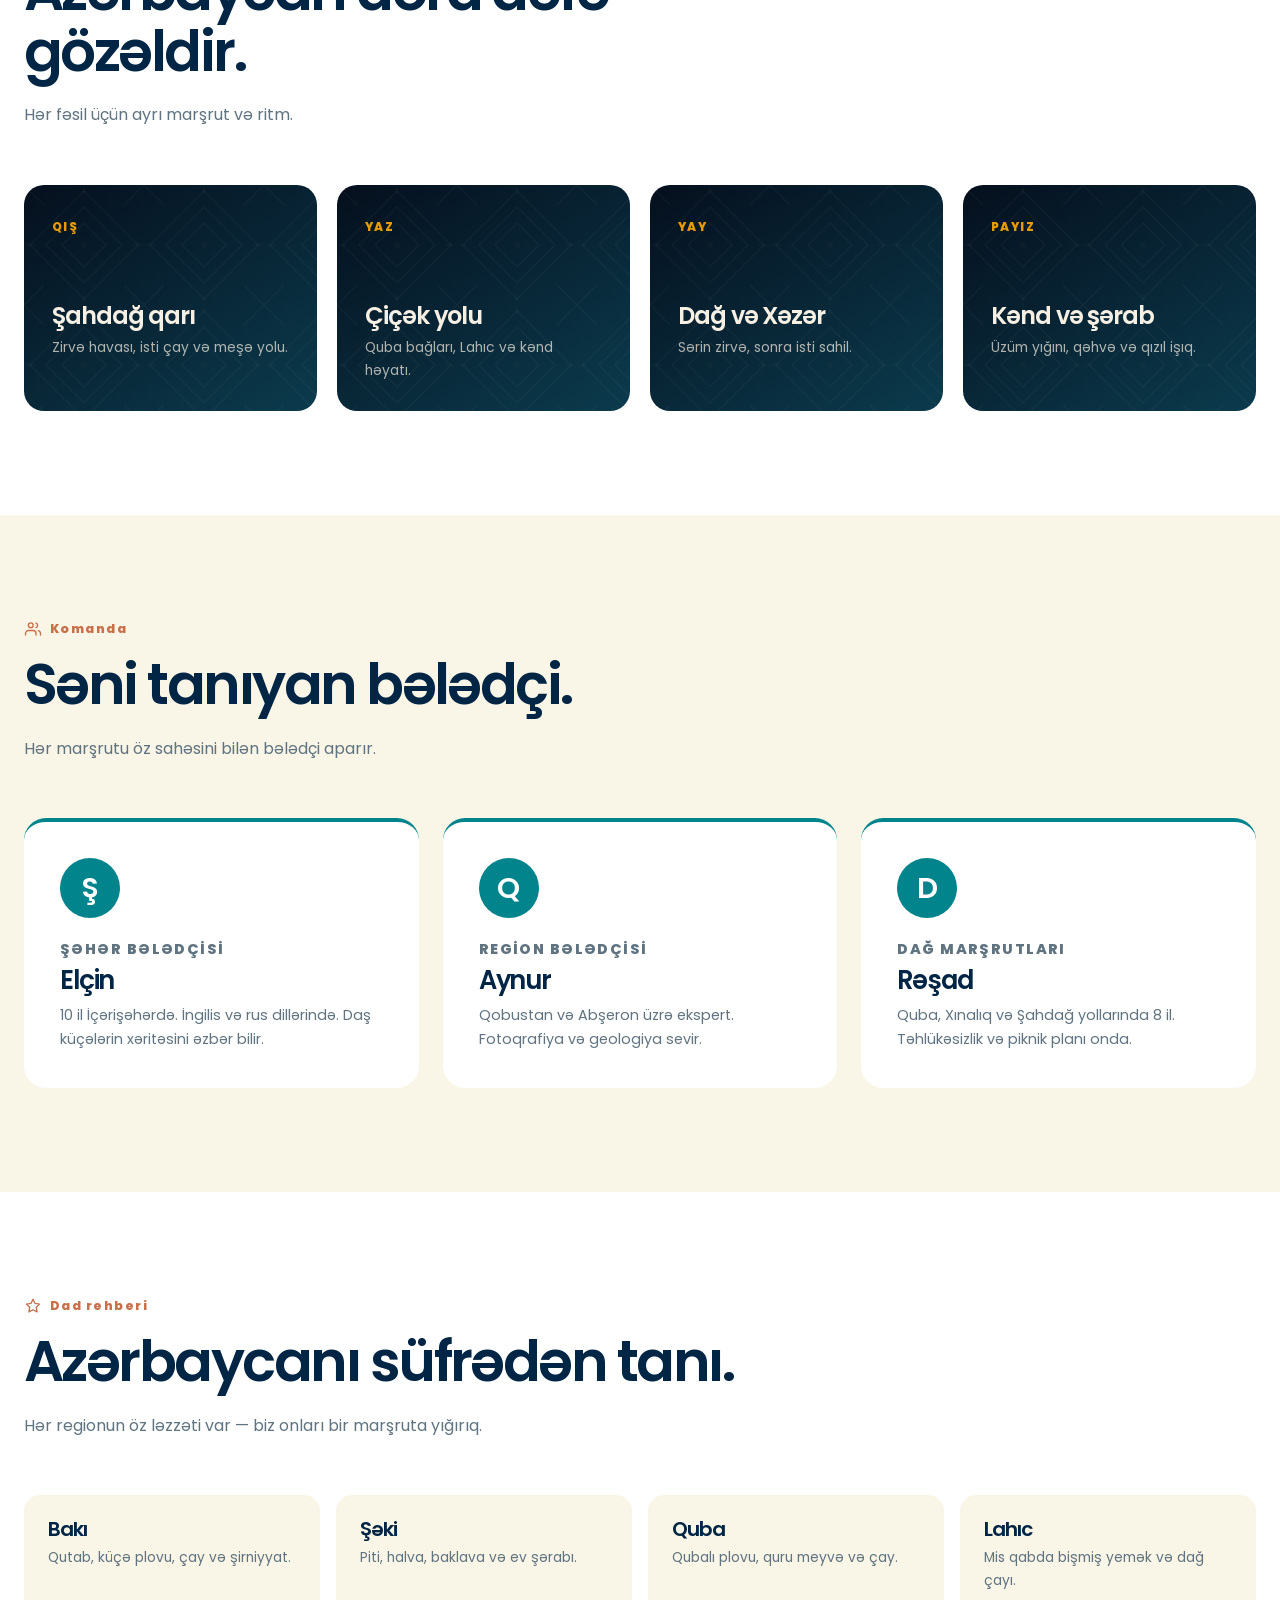
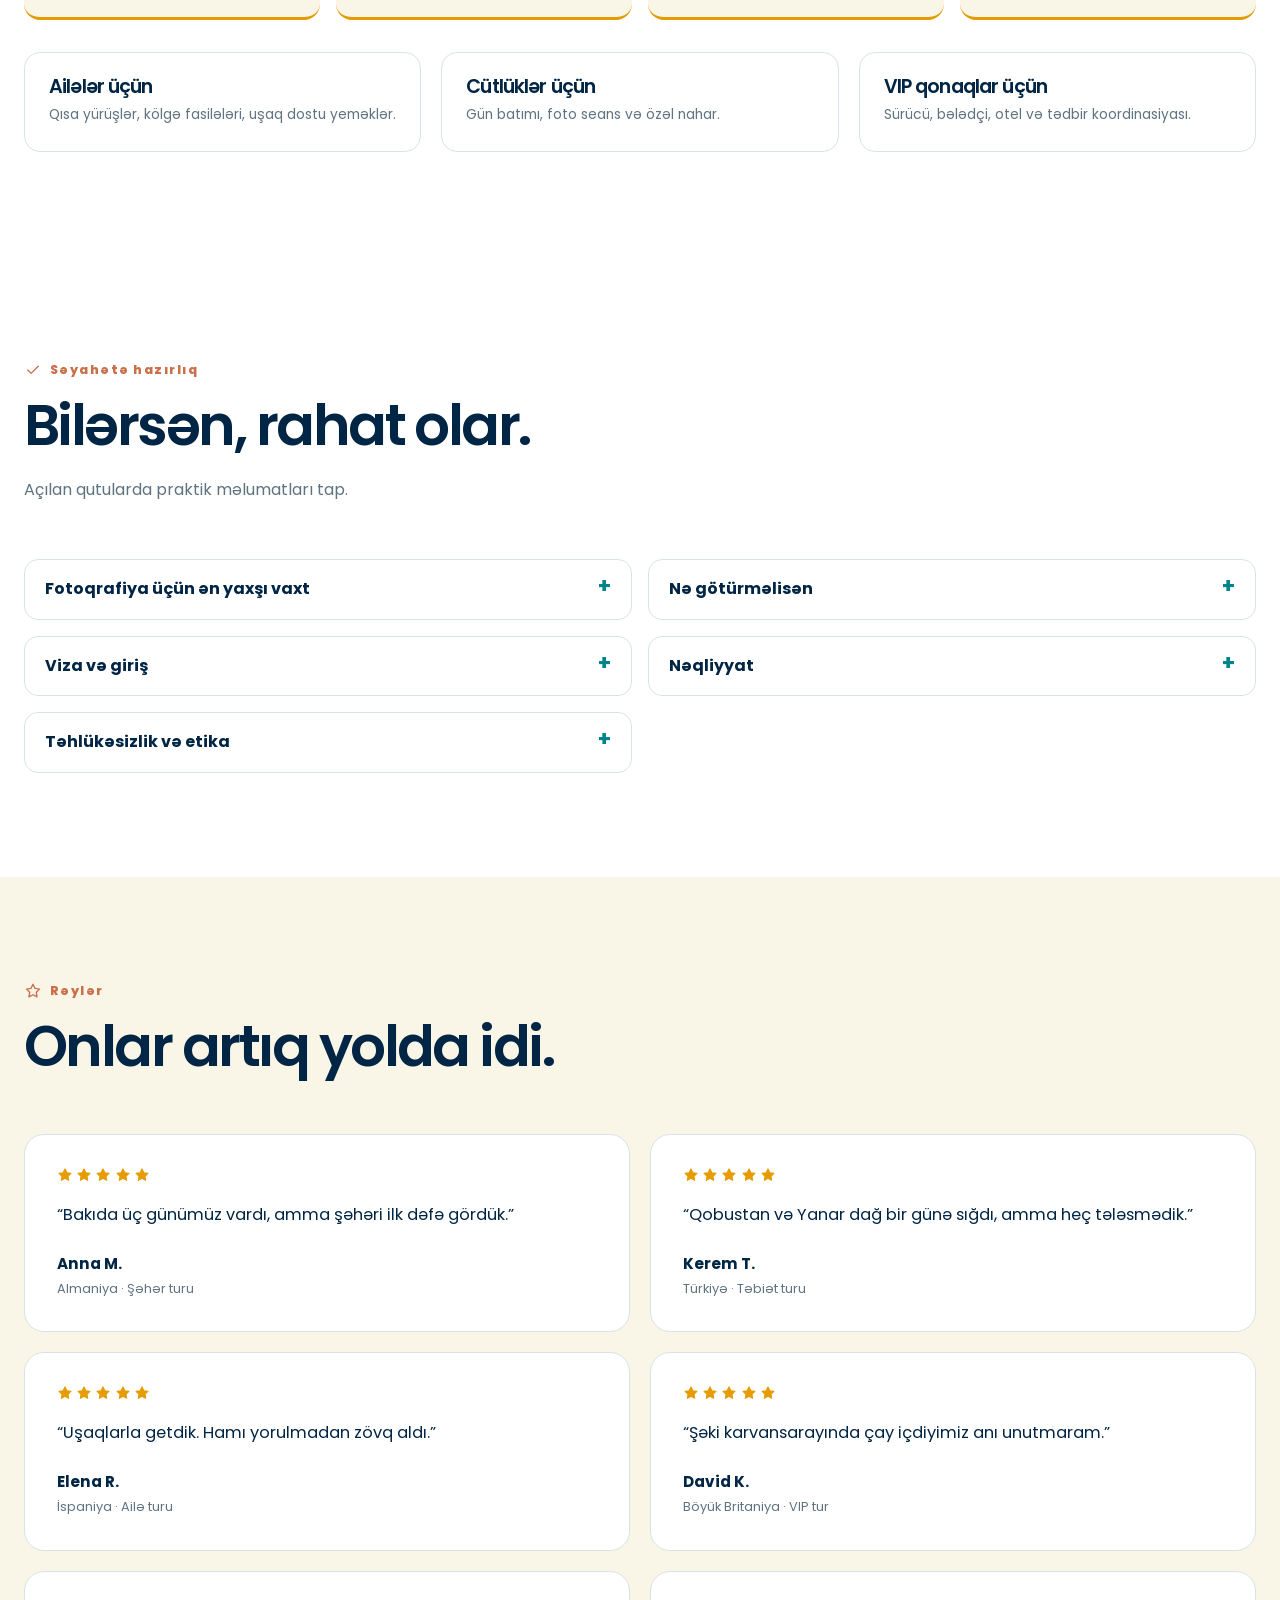
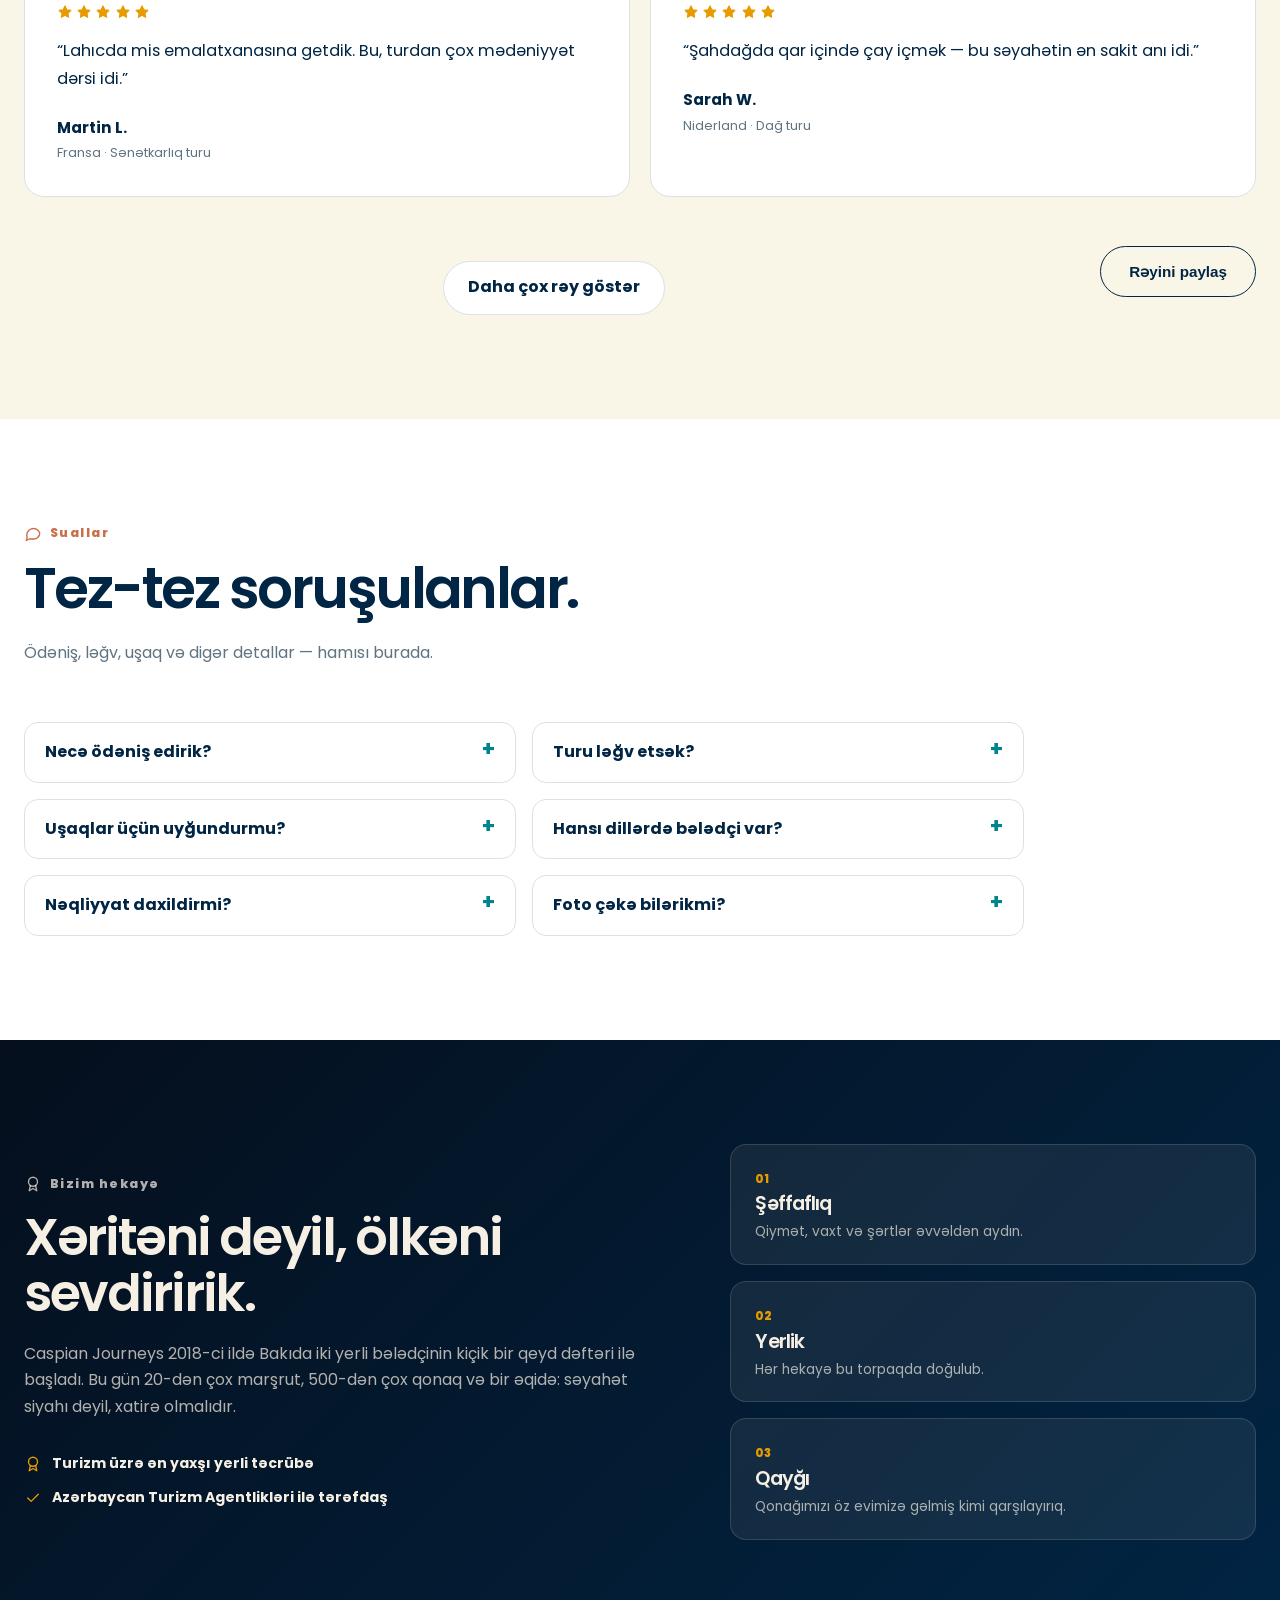
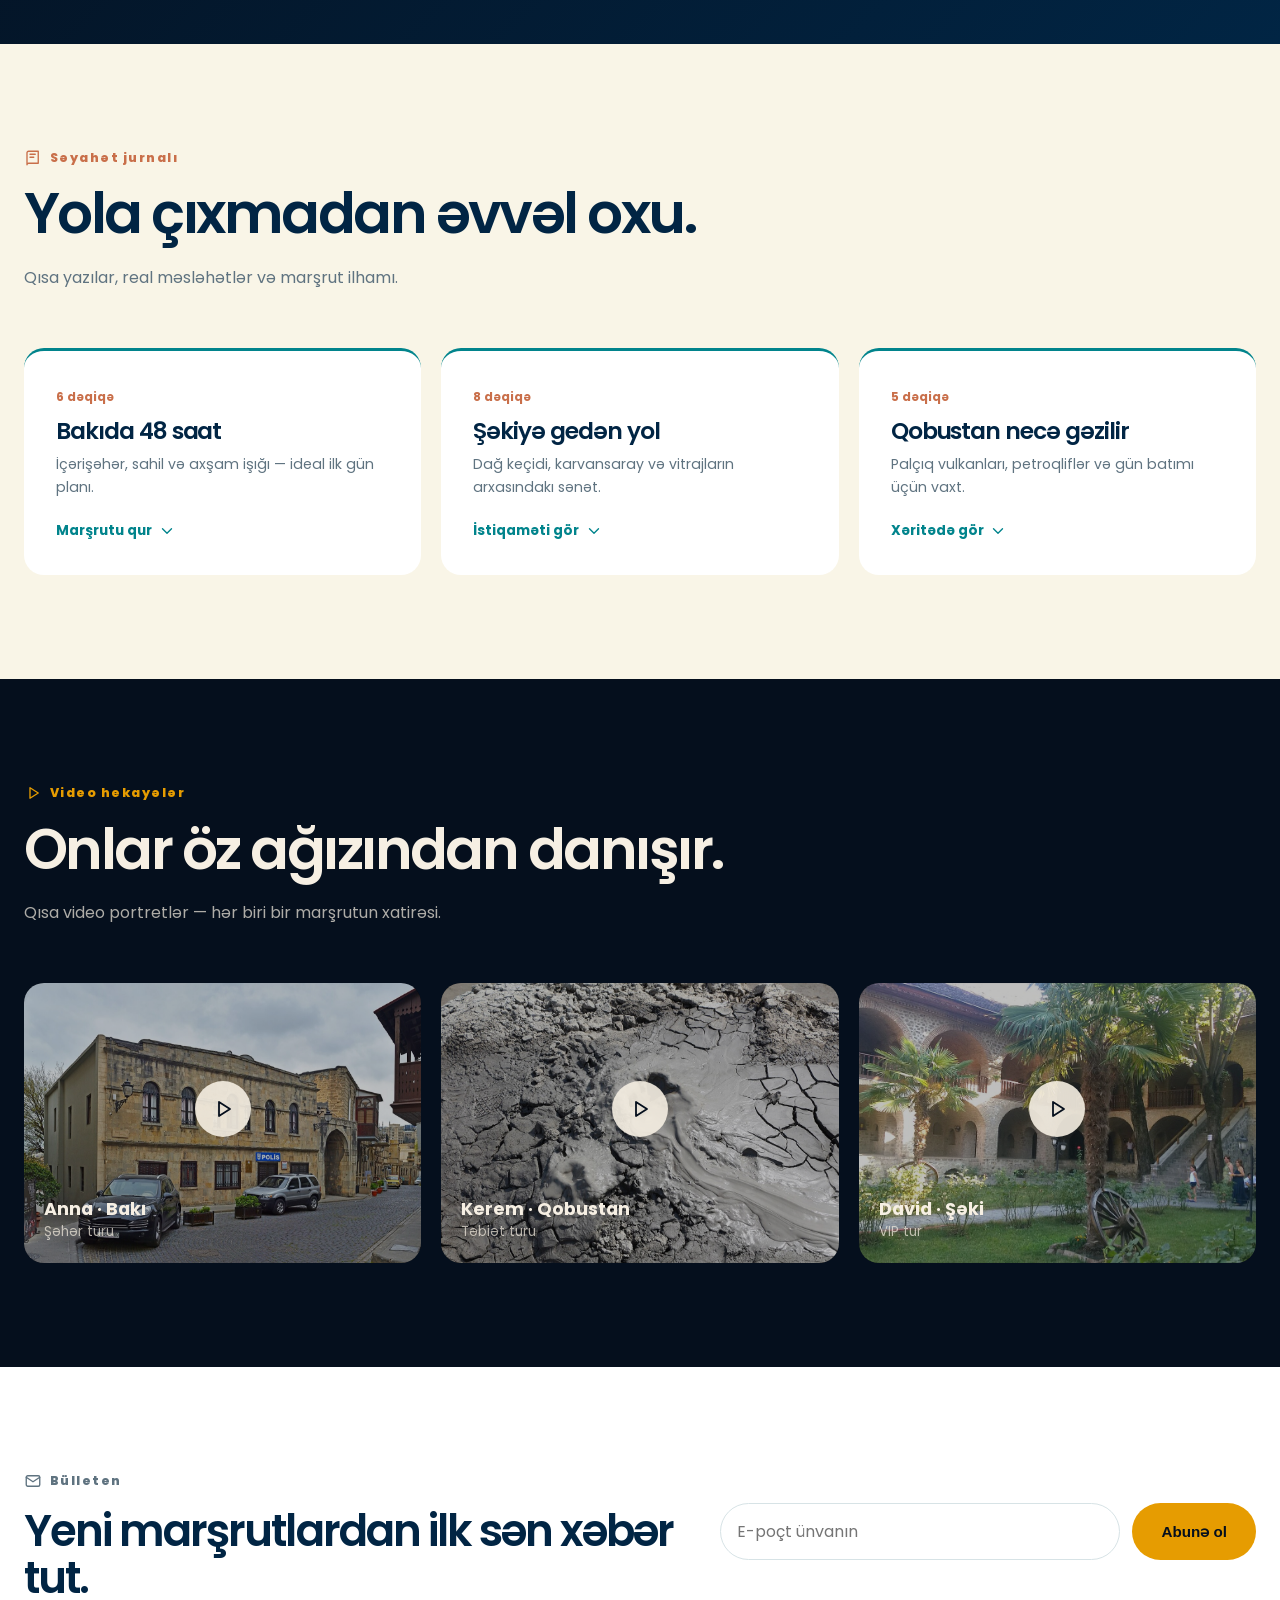
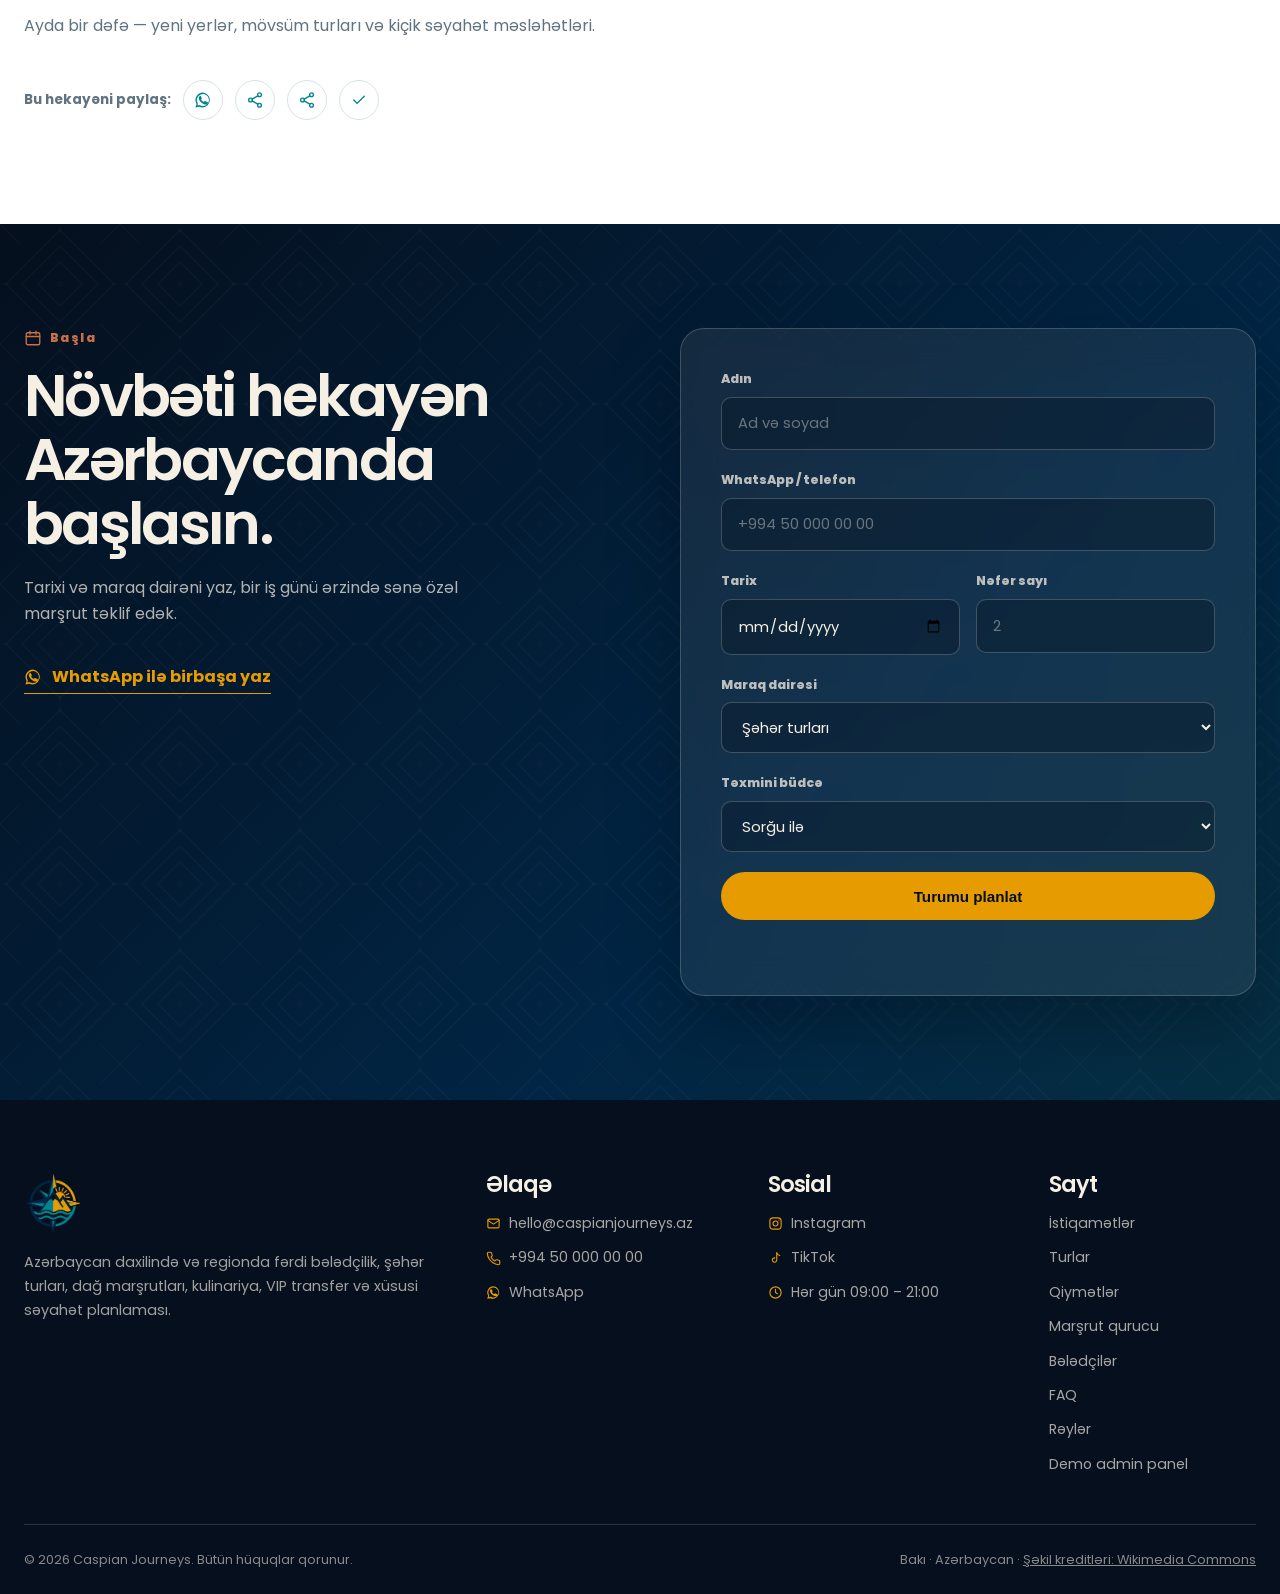
==== commit 50c3d549: "Add Telegram notification worker and site hooks" ====
--- a/index.html
+++ b/index.html
@@ -17,11 +17,11 @@
   <link rel="alternate" hreflang="ru" href="?lang=ru">
   <link rel="alternate" hreflang="x-default" href=".">
   <link rel="manifest" href="manifest.json">
-  <link rel="icon" type="image/png" href="assets/images/icon-192.png?v=3">
+  <link rel="icon" type="image/png" href="assets/images/icon-192.png?v=4">
   <link rel="preconnect" href="https://fonts.googleapis.com">
   <link rel="preconnect" href="https://fonts.gstatic.com" crossorigin>
   <link href="https://fonts.googleapis.com/css2?family=Poppins:ital,wght@0,300;0,400;0,500;0,600;0,700;0,800;1,400;1,500;1,600&display=swap" rel="stylesheet">
-  <link rel="stylesheet" href="css/style.css?v=3">
+  <link rel="stylesheet" href="css/style.css?v=4">
 </head>
 <body>
   <a class="skip-link" href="#main">Məzmuna keç</a>
@@ -54,7 +54,7 @@
   <header class="site-header">
     <div class="container navbar">
       <a href="#top" class="brand" aria-label="Caspian Journeys — ana səhifə">
-        <img src="assets/images/logo-mark-transparent.png?v=3" alt="Caspian Journeys loqosu" class="brand-logo">
+        <img src="assets/images/logo-mark-transparent.png?v=4" alt="Caspian Journeys loqosu" class="brand-logo">
       </a>
       <nav id="site-nav" class="site-nav" aria-label="Əsas menyu">
         <a href="#tours" data-i18n="nav_tours">Turlar</a>
@@ -495,7 +495,7 @@
 
   <footer id="footer" class="site-footer">
     <div class="container footer-grid">
-      <div class="footer-about"><a href="#top" aria-label="Yuxarı qayıt"><img src="assets/images/logo-mark-transparent.png?v=3" alt="Caspian Journeys loqosu"></a><p>Azərbaycan daxilində və regionda fərdi bələdçilik, şəhər turları, dağ marşrutları, kulinariya, VIP transfer və xüsusi səyahət planlaması.</p></div>
+      <div class="footer-about"><a href="#top" aria-label="Yuxarı qayıt"><img src="assets/images/logo-mark-transparent.png?v=4" alt="Caspian Journeys loqosu"></a><p>Azərbaycan daxilində və regionda fərdi bələdçilik, şəhər turları, dağ marşrutları, kulinariya, VIP transfer və xüsusi səyahət planlaması.</p></div>
       <div class="footer-col"><h3>Əlaqə</h3><a href="mailto:hello@caspianjourneys.az"><svg class="icon"><use href="#i-mail"/></svg> hello@caspianjourneys.az</a><a href="tel:+994500000000"><svg class="icon"><use href="#i-phone"/></svg> +994&nbsp;50&nbsp;000&nbsp;00&nbsp;00</a><a href="https://wa.me/994500000000" target="_blank" rel="noopener"><svg class="icon"><use href="#i-whatsapp"/></svg> WhatsApp</a></div>
       <div class="footer-col"><h3>Sosial</h3><a href="https://instagram.com" target="_blank" rel="noopener"><svg class="icon"><use href="#i-instagram"/></svg> Instagram</a><a href="https://tiktok.com" target="_blank" rel="noopener"><svg class="icon"><use href="#i-tiktok"/></svg> TikTok</a><span><svg class="icon"><use href="#i-clock"/></svg> Hər gün 09:00 – 21:00</span></div>
       <div class="footer-col"><h3>Sayt</h3><a href="#destinations">İstiqamətlər</a><a href="#tours">Turlar</a><a href="#pricing">Qiymətlər</a><a href="#builder">Marşrut qurucu</a><a href="#guides">Bələdçilər</a><a href="#faq">FAQ</a><a href="#reviews">Rəylər</a><a href="admin.html">Demo admin panel</a></div>
@@ -503,6 +503,8 @@
     <div class="container footer-bottom"><p>© <span id="year"></span> Caspian Journeys. Bütün hüquqlar qorunur.</p><p>Bakı · Azərbaycan · <a href="#footer">Şəkil kreditləri: Wikimedia Commons</a></p></div>
   </footer>
 
-  <script src="js/main.js?v=3"></script>
+  <script src="js/config.js?v=4"></script>
+  <script src="js/notify.js?v=4"></script>
+  <script src="js/main.js?v=4"></script>
 </body>
 </html>
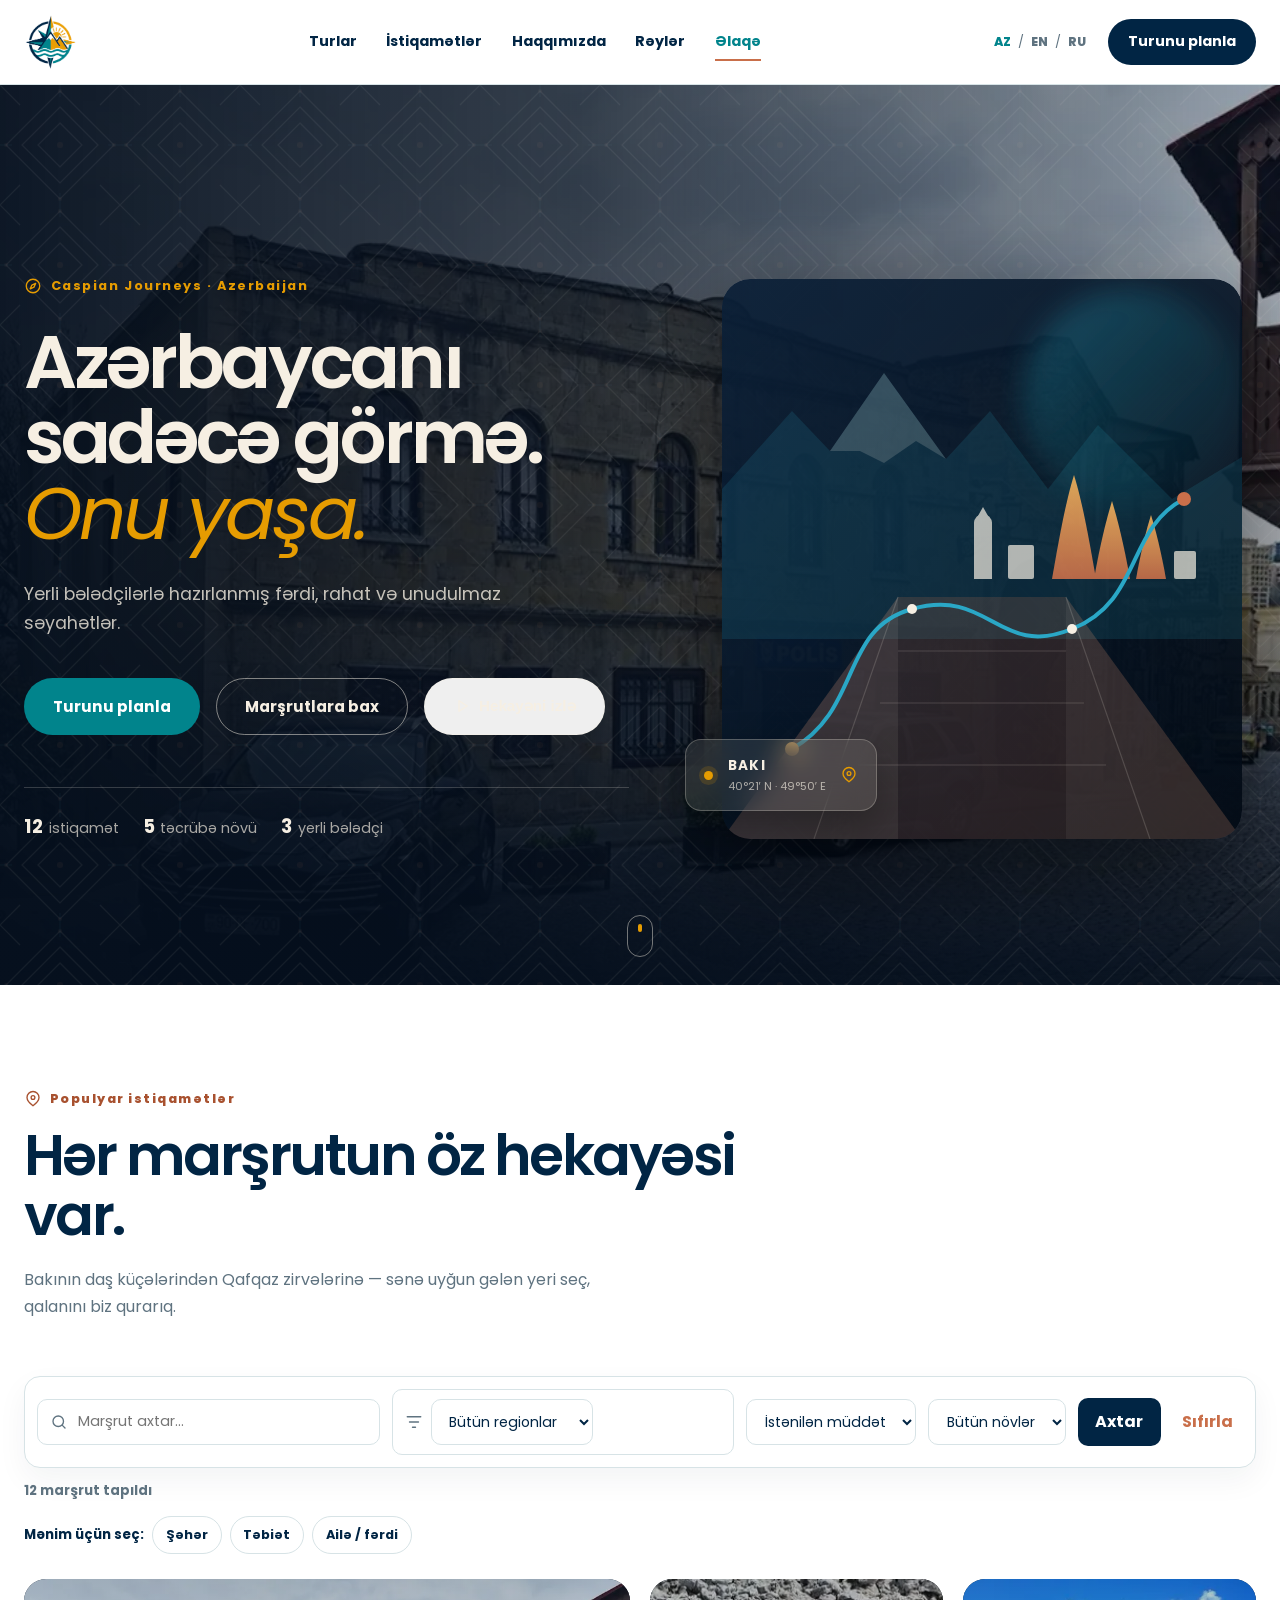
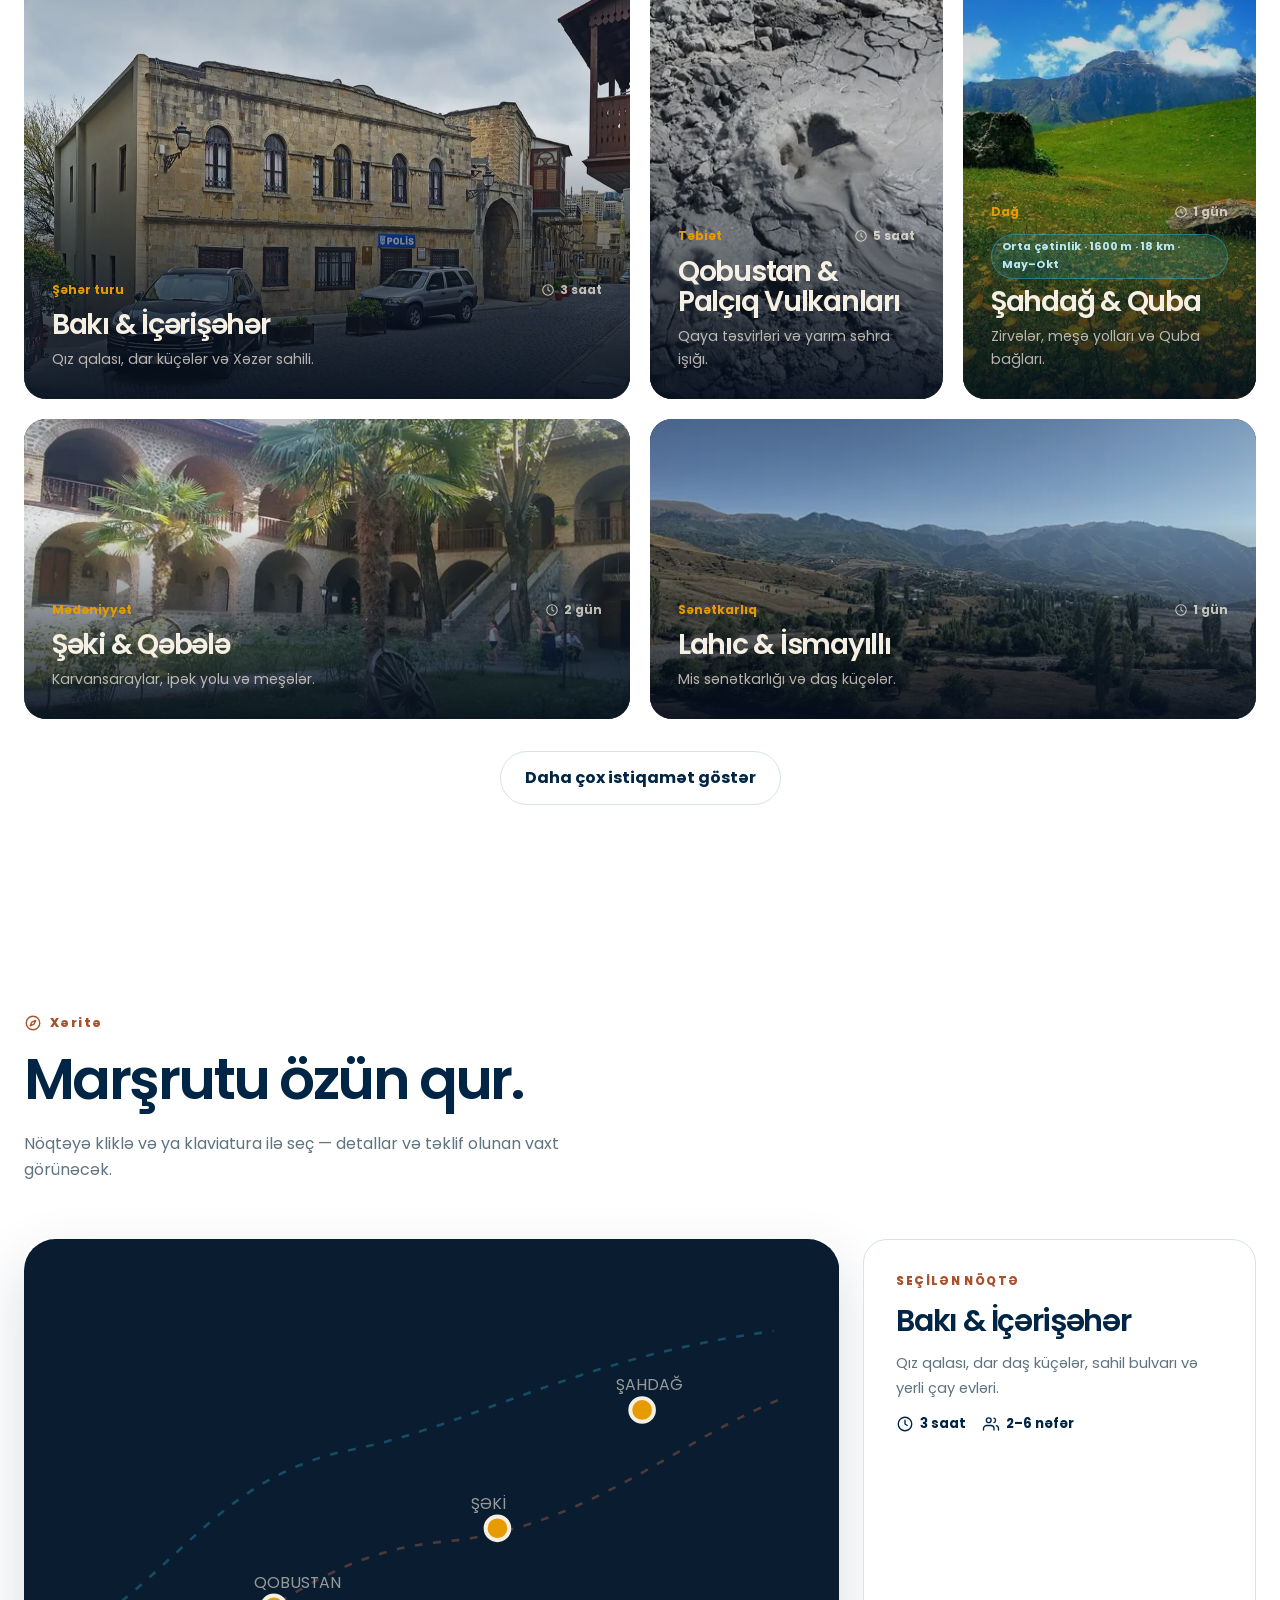
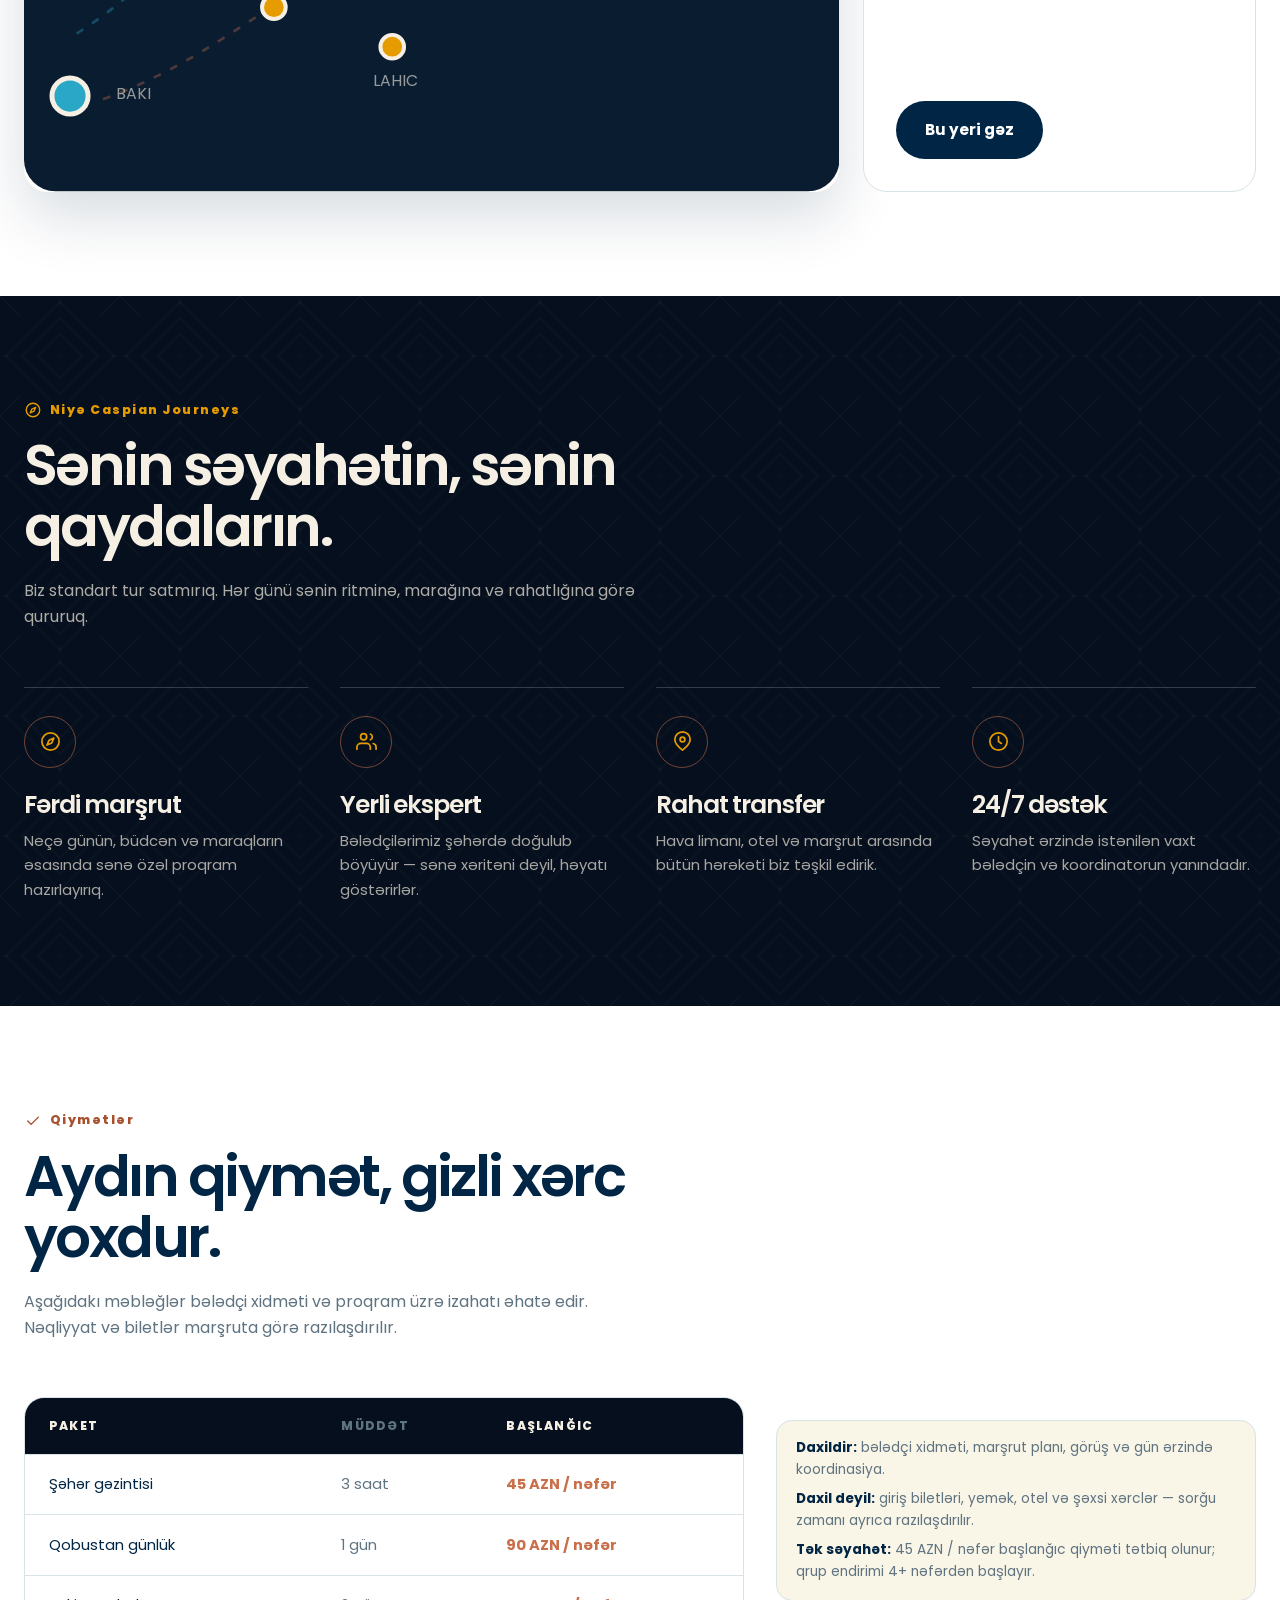
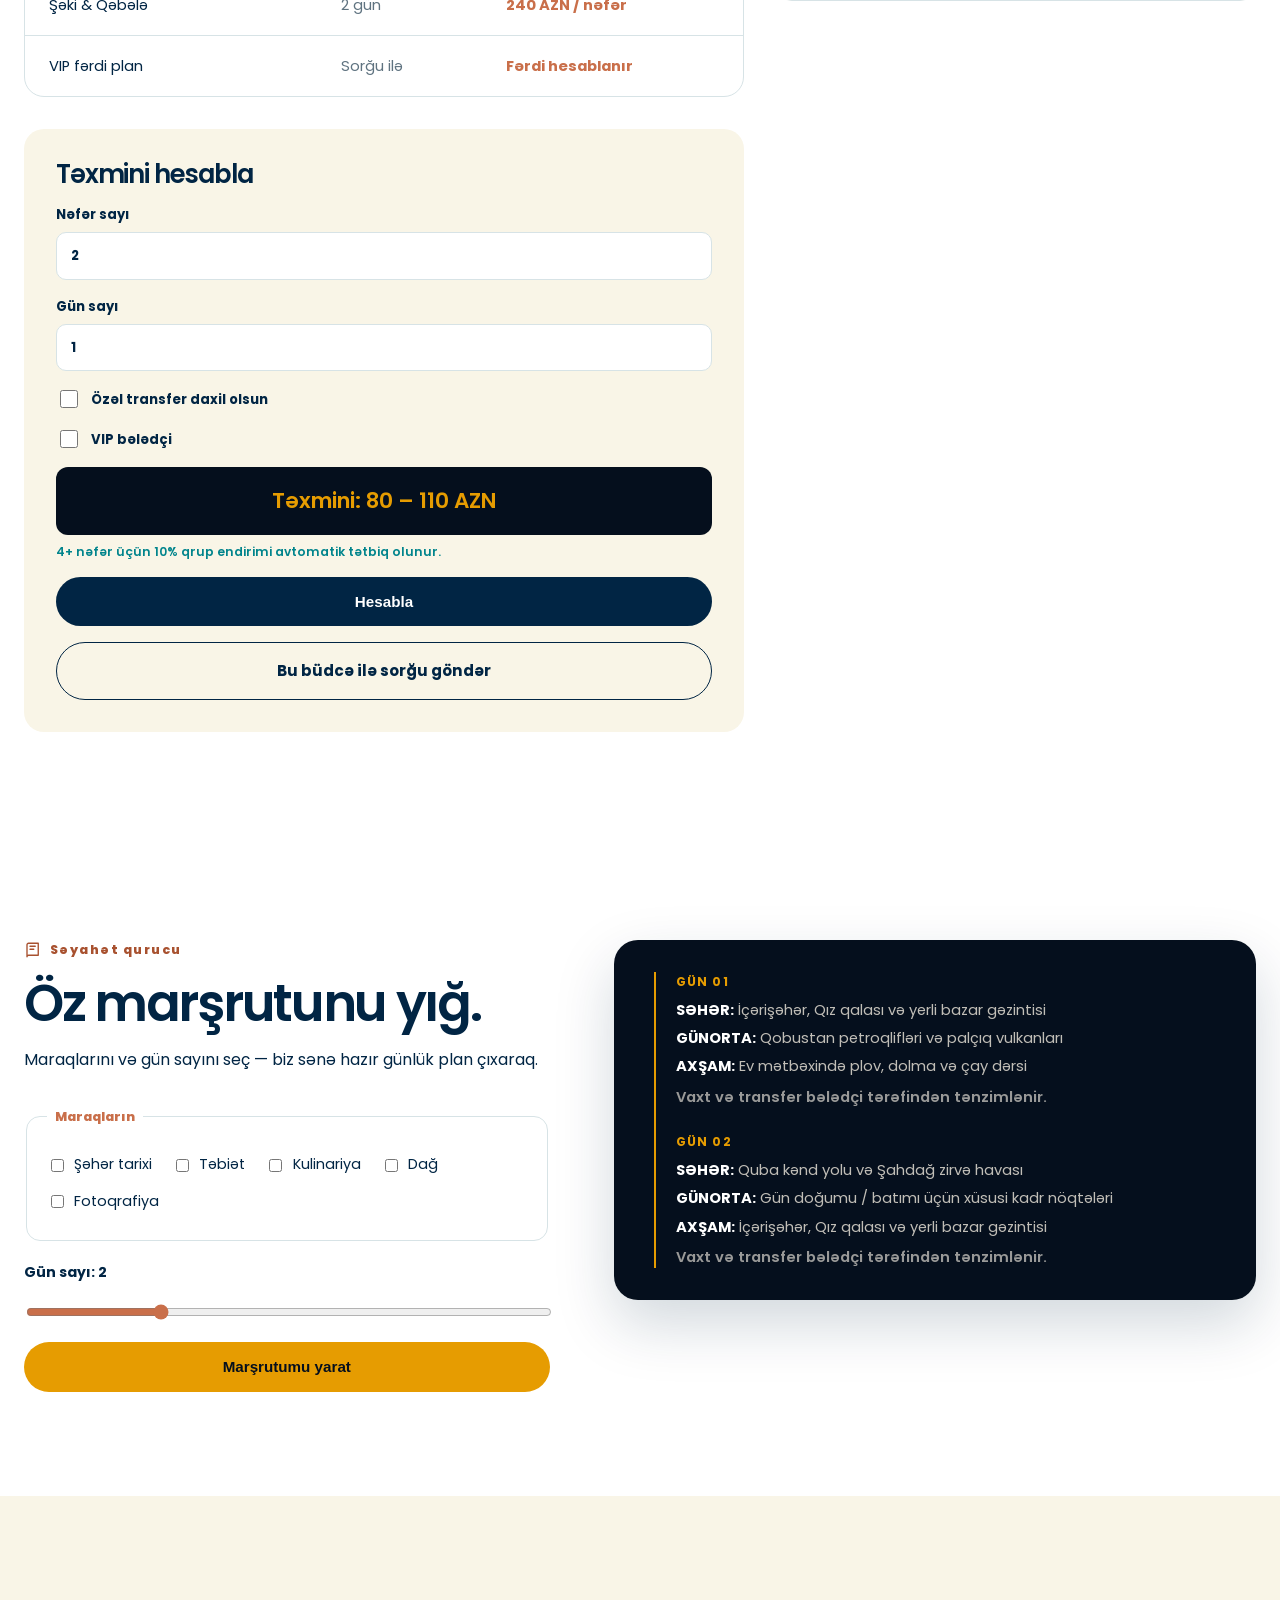
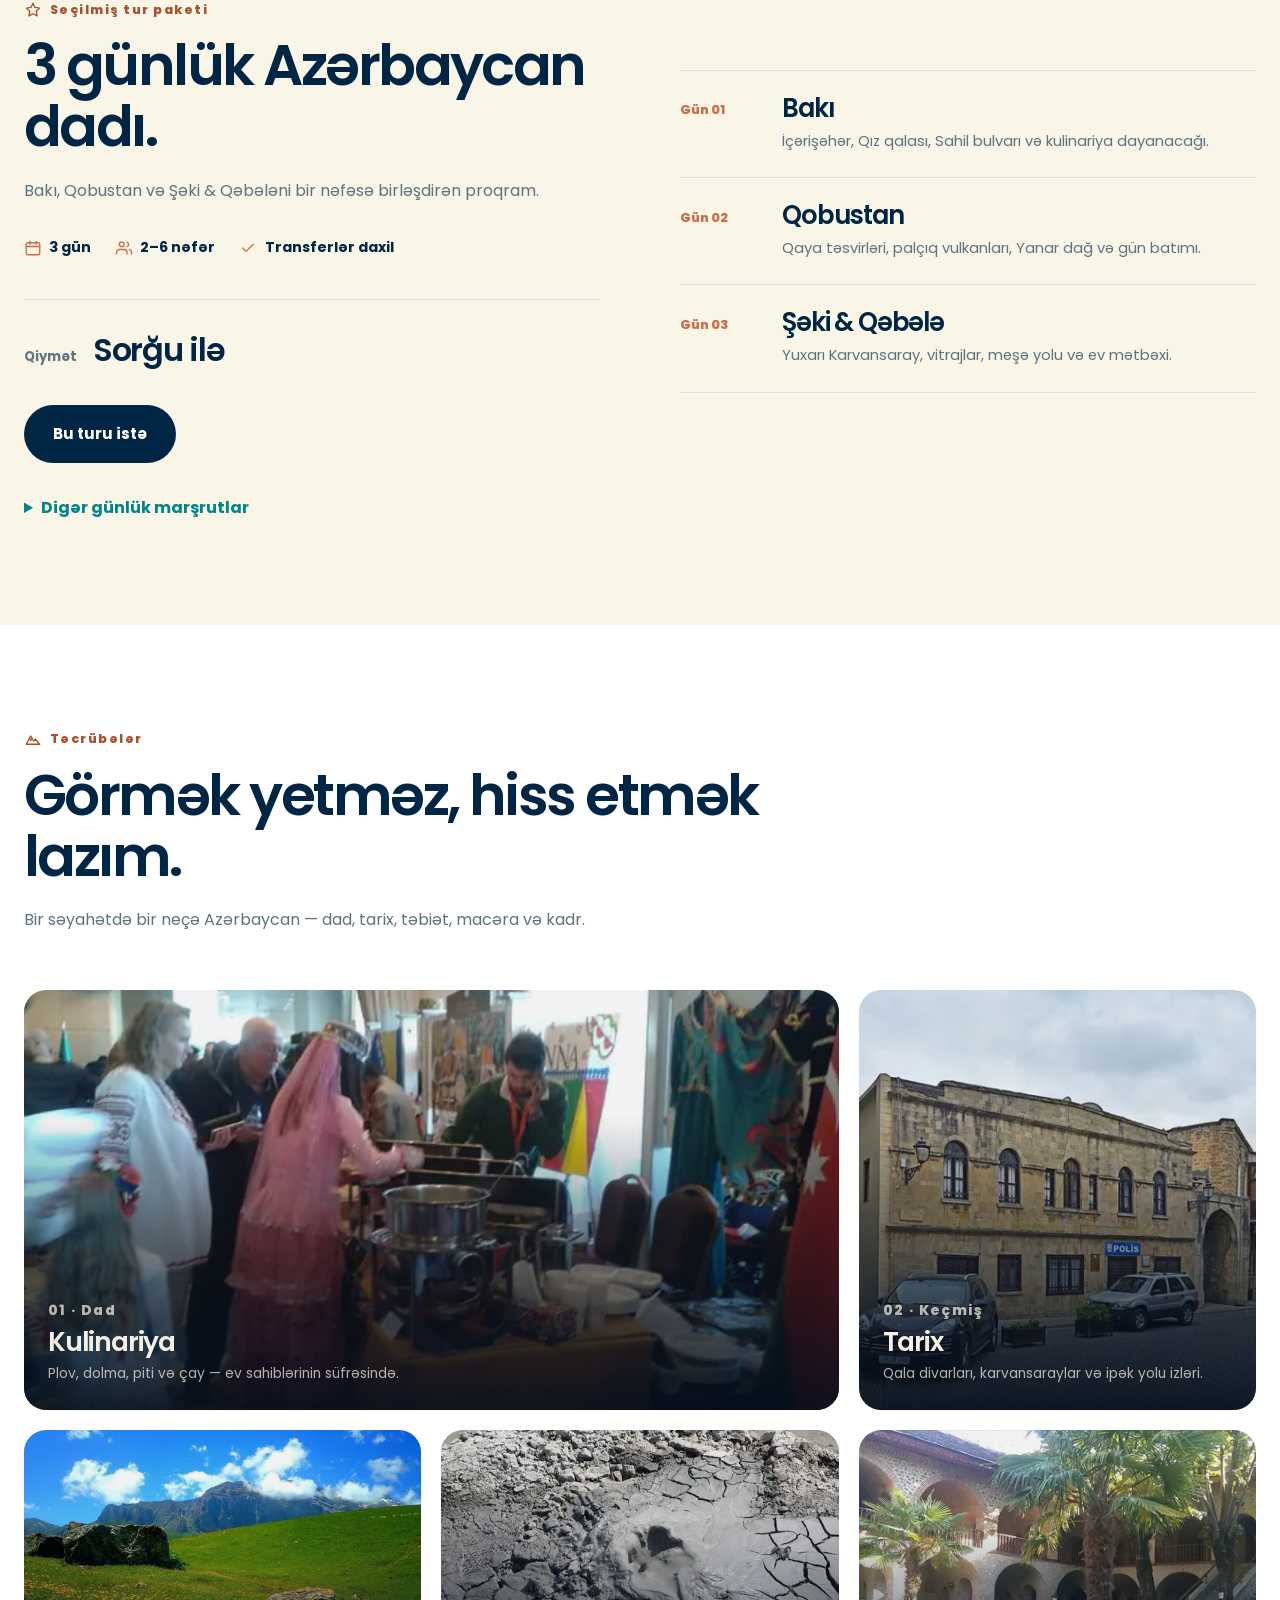
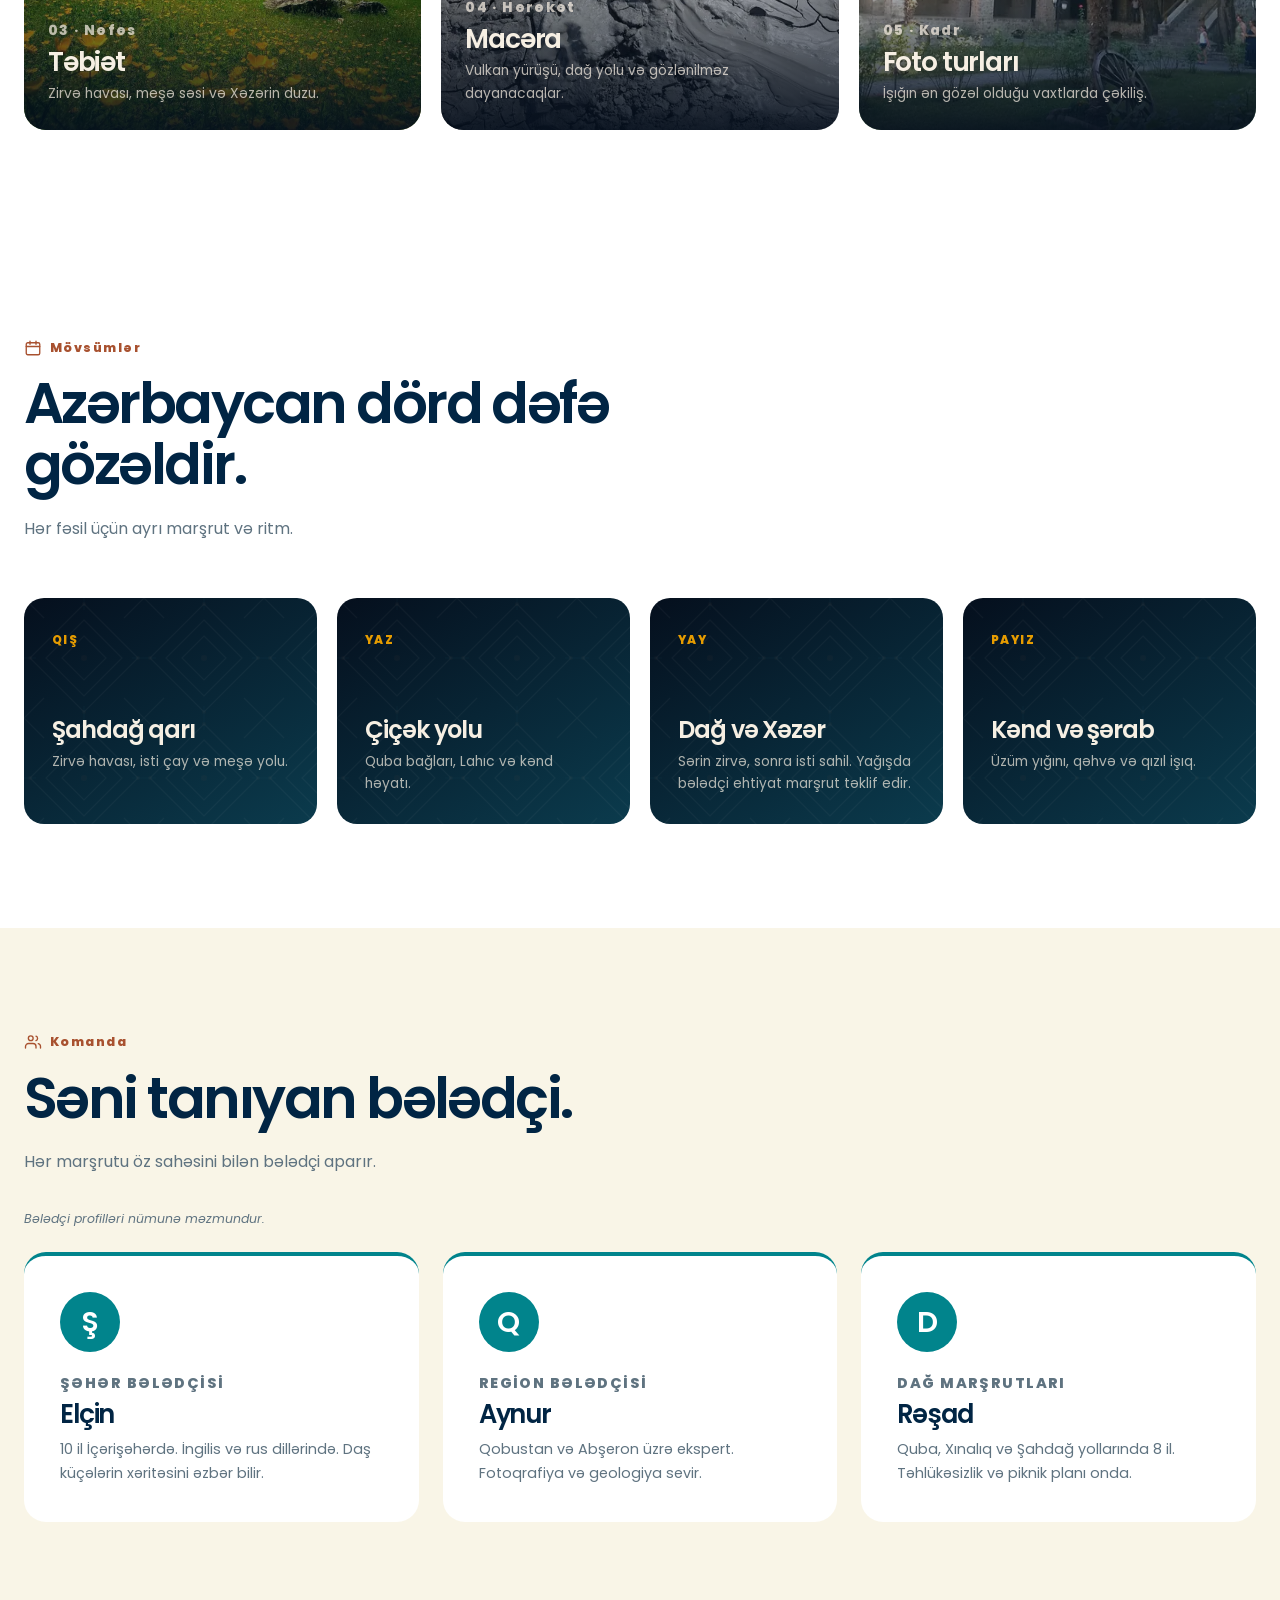
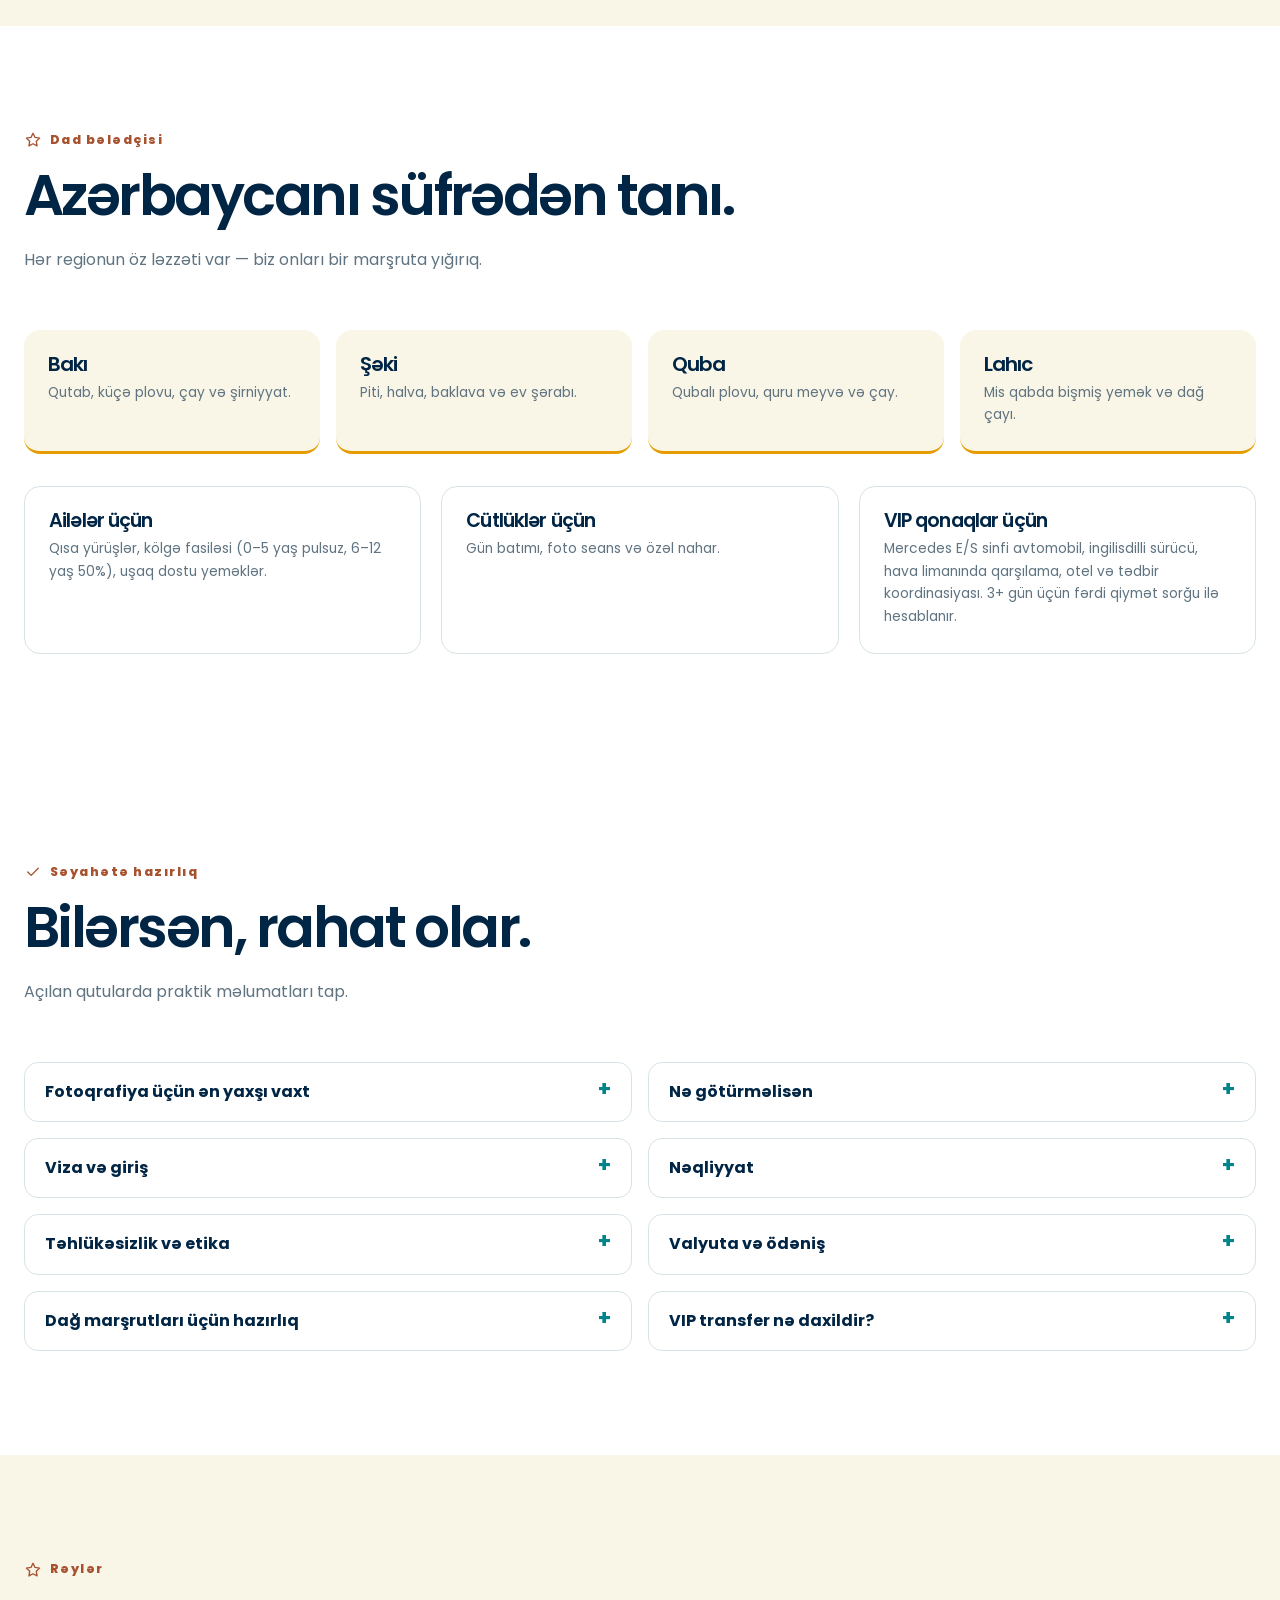
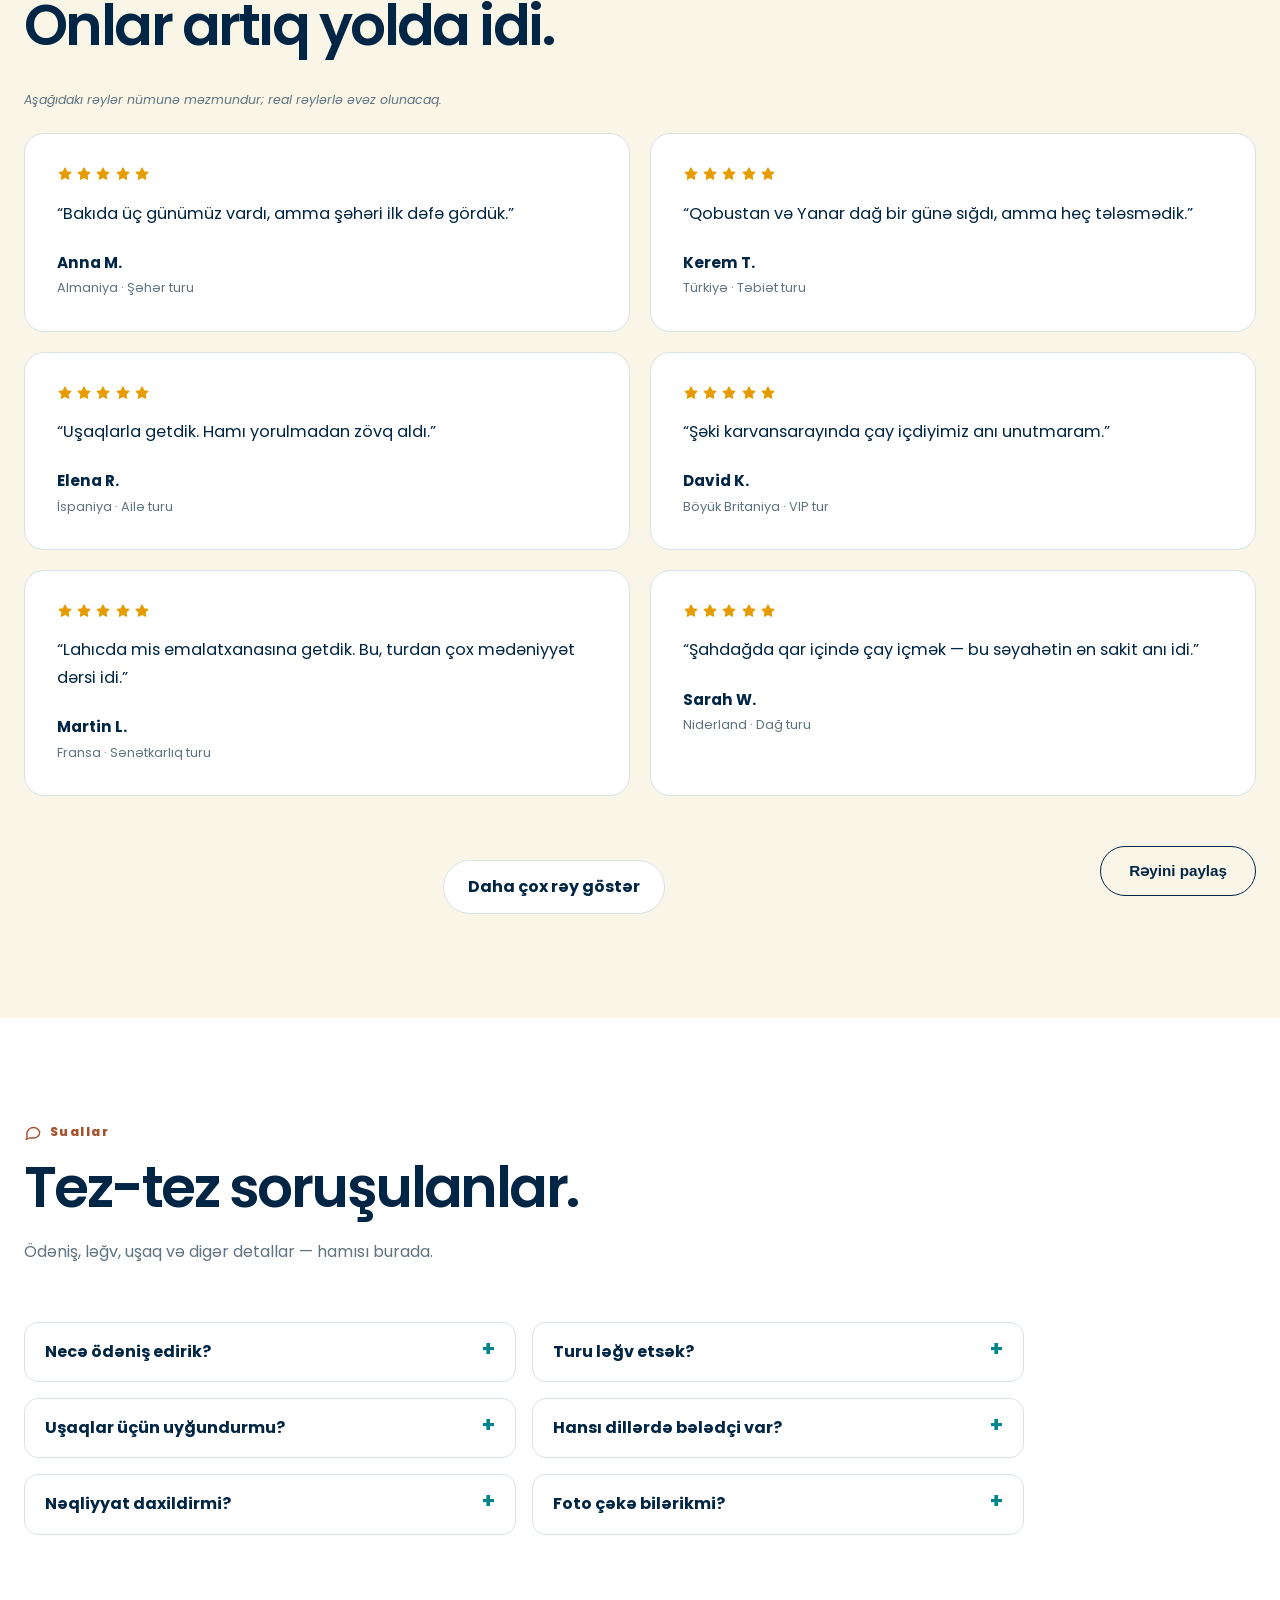
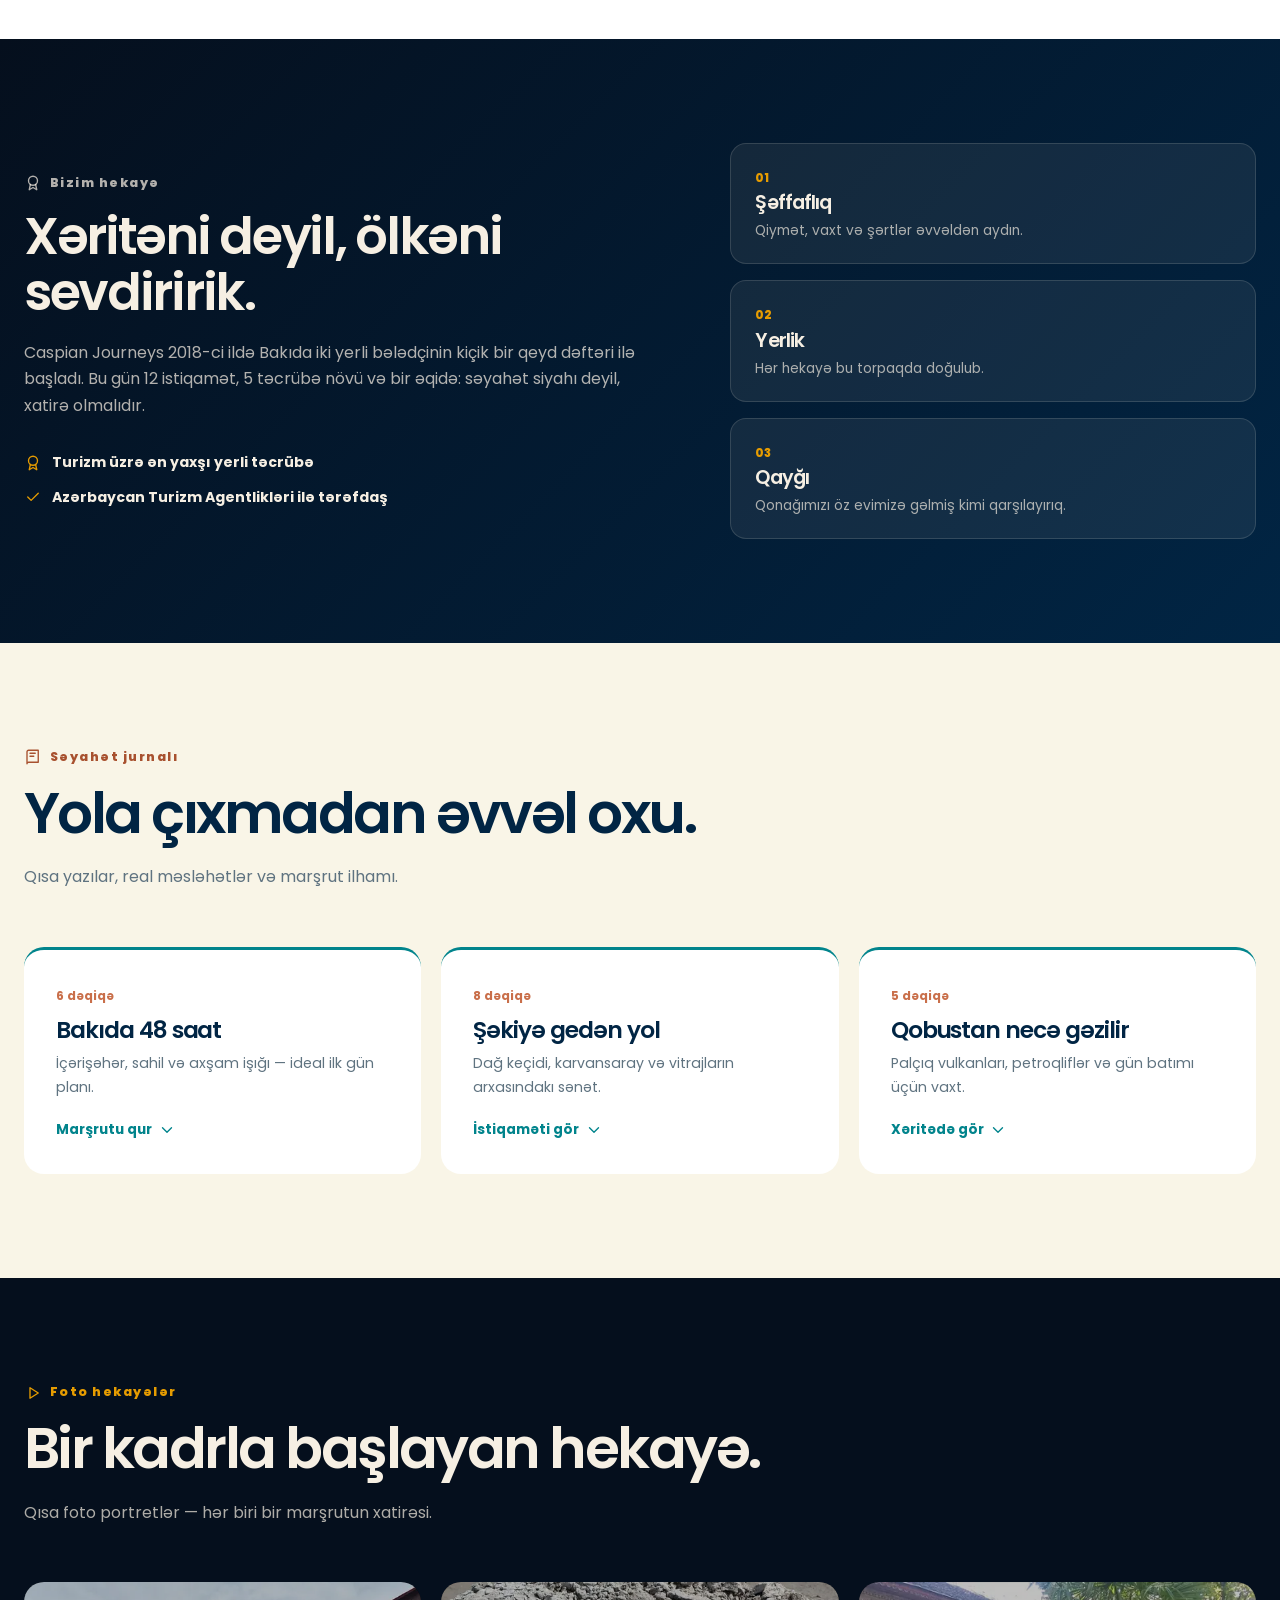
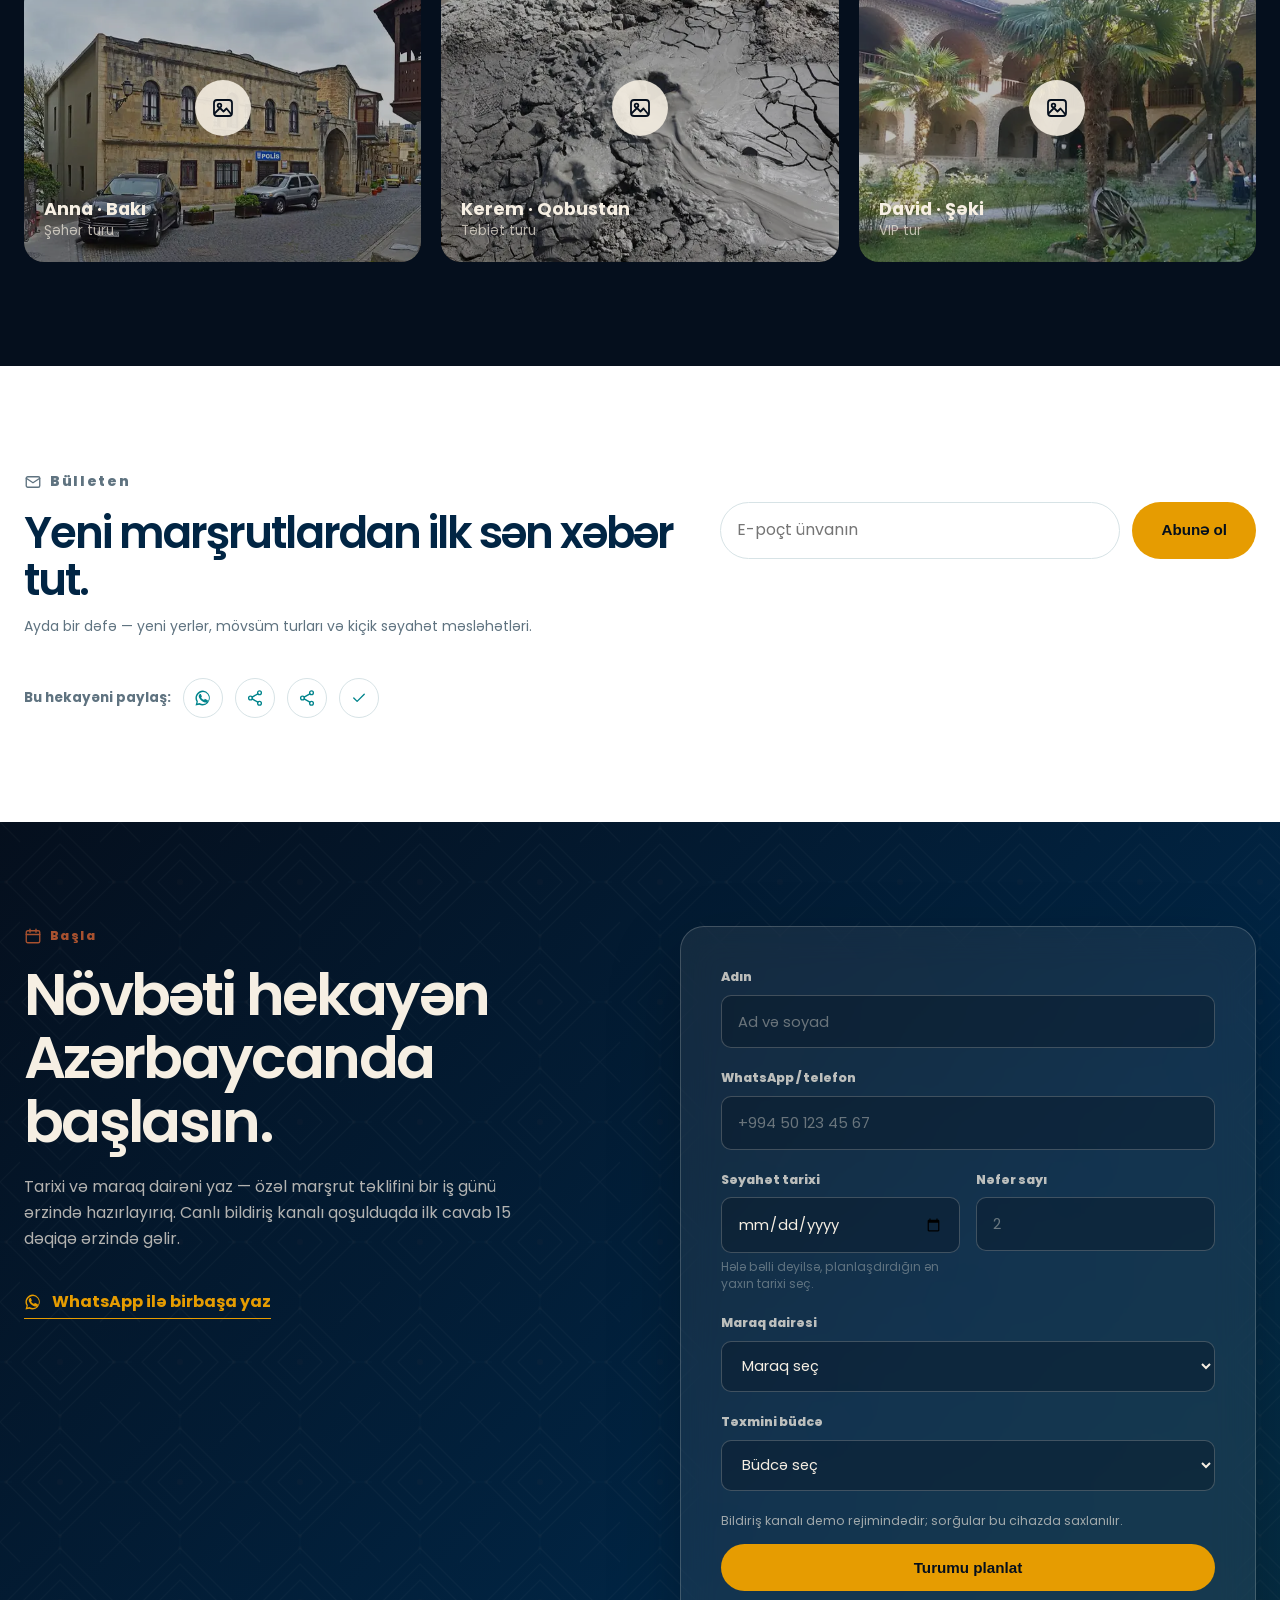
==== commit 651ccb83: "Fix review findings, localize site and optimize assets" ====
--- a/index.html
+++ b/index.html
@@ -8,20 +8,48 @@
   <meta name="description" content="Fərdi bələdçilik, şəhər turları, dağ və təbiət marşrutları, kulinariya, VIP transfer və xüsusi səyahət planlaması.">
   <meta name="theme-color" content="#012544">
   <meta property="og:type" content="website">
+  <meta property="og:site_name" content="Caspian Journeys">
   <meta property="og:title" content="Caspian Journeys — Azərbaycanı sadəcə görmə, onu yaşa">
   <meta property="og:description" content="Yerli bələdçilərlə hazırlanmış fərdi, rahat və unudulmaz səyahətlər.">
-  <meta property="og:image" content="assets/images/dest-baku.jpg">
+  <meta property="og:image" content="https://omarbabaiev.github.io/caspian-journeys/assets/images/dest-baku.jpg">
+  <meta property="og:image:width" content="1200">
+  <meta property="og:image:height" content="888">
+  <meta property="og:image:alt" content="İçərişəhərin daş küçəsi">
+  <meta property="og:url" content="https://omarbabaiev.github.io/caspian-journeys/">
   <meta property="og:locale" content="az_AZ">
-  <link rel="alternate" hreflang="az" href="?lang=az">
-  <link rel="alternate" hreflang="en" href="?lang=en">
-  <link rel="alternate" hreflang="ru" href="?lang=ru">
-  <link rel="alternate" hreflang="x-default" href=".">
+  <meta property="og:locale:alternate" content="en_US">
+  <meta property="og:locale:alternate" content="ru_RU">
+  <meta name="twitter:card" content="summary_large_image">
+  <meta name="twitter:title" content="Caspian Journeys — Azərbaycanı sadəcə görmə, onu yaşa">
+  <meta name="twitter:description" content="Yerli bələdçilərlə fərdi səyahət planlaması, şəhər və dağ turları.">
+  <meta name="twitter:image" content="https://omarbabaiev.github.io/caspian-journeys/assets/images/dest-baku.jpg">
+  <link rel="canonical" href="https://omarbabaiev.github.io/caspian-journeys/">
+  <link rel="alternate" hreflang="az" href="https://omarbabaiev.github.io/caspian-journeys/?lang=az">
+  <link rel="alternate" hreflang="en" href="https://omarbabaiev.github.io/caspian-journeys/?lang=en">
+  <link rel="alternate" hreflang="ru" href="https://omarbabaiev.github.io/caspian-journeys/?lang=ru">
+  <link rel="alternate" hreflang="x-default" href="https://omarbabaiev.github.io/caspian-journeys/">
+  <script type="application/ld+json">
+  {
+    "@context": "https://schema.org",
+    "@type": "TravelAgency",
+    "name": "Caspian Journeys",
+    "url": "https://omarbabaiev.github.io/caspian-journeys/",
+    "description": "Azərbaycan üzrə fərdi bələdçilik, şəhər turları, dağ marşrutları və kulinariya səyahətləri.",
+    "image": "https://omarbabaiev.github.io/caspian-journeys/assets/images/dest-baku.jpg",
+    "address": {
+      "@type": "PostalAddress",
+      "addressLocality": "Bakı",
+      "addressCountry": "AZ"
+    },
+    "areaServed": { "@type": "Country", "name": "Azerbaijan" }
+  }
+  </script>
   <link rel="manifest" href="manifest.json">
-  <link rel="icon" type="image/png" href="assets/images/icon-192.png?v=4">
+  <link rel="icon" type="image/png" href="assets/images/icon-192.png?v=6">
   <link rel="preconnect" href="https://fonts.googleapis.com">
   <link rel="preconnect" href="https://fonts.gstatic.com" crossorigin>
   <link href="https://fonts.googleapis.com/css2?family=Poppins:ital,wght@0,300;0,400;0,500;0,600;0,700;0,800;1,400;1,500;1,600&display=swap" rel="stylesheet">
-  <link rel="stylesheet" href="css/style.css?v=4">
+  <link rel="stylesheet" href="css/style.css?v=6">
 </head>
 <body>
   <a class="skip-link" href="#main">Məzmuna keç</a>
@@ -43,6 +71,7 @@
     <symbol id="i-search" viewBox="0 0 24 24"><circle cx="11" cy="11" r="7"/><path d="m20 20-3.5-3.5"/></symbol>
     <symbol id="i-filter" viewBox="0 0 24 24"><path d="M3 5h18M6 12h12M10 19h4"/></symbol>
     <symbol id="i-play" viewBox="0 0 24 24"><path d="m8 5 11 7-11 7V5Z"/></symbol>
+    <symbol id="i-image" viewBox="0 0 24 24"><rect x="3" y="4" width="18" height="16" rx="3"/><circle cx="8.5" cy="9.5" r="1.8"/><path d="m4 17 5-5 3.5 3.5 3-3L20 18"/></symbol>
     <symbol id="i-share" viewBox="0 0 24 24"><circle cx="18" cy="5" r="2.5"/><circle cx="6" cy="12" r="2.5"/><circle cx="18" cy="19" r="2.5"/><path d="m8.2 10.8 7.6-4.4M8.2 13.2l7.6 4.4"/></symbol>
     <symbol id="i-message" viewBox="0 0 24 24"><path d="M21 12a8 8 0 0 1-8 8H7l-4 2 1.2-4A8 8 0 1 1 21 12Z"/></symbol>
     <symbol id="i-chevron" viewBox="0 0 24 24"><path d="m6 9 6 6 6-6"/></symbol>
@@ -54,7 +83,7 @@
   <header class="site-header">
     <div class="container navbar">
       <a href="#top" class="brand" aria-label="Caspian Journeys — ana səhifə">
-        <img src="assets/images/logo-mark-transparent.png?v=4" alt="Caspian Journeys loqosu" class="brand-logo">
+        <img src="assets/images/logo-mark-transparent.png?v=6" alt="Caspian Journeys loqosu" class="brand-logo">
       </a>
       <nav id="site-nav" class="site-nav" aria-label="Əsas menyu">
         <a href="#tours" data-i18n="nav_tours">Turlar</a>
@@ -73,13 +102,13 @@
         <button class="menu-toggle" type="button" aria-expanded="false" aria-controls="site-nav" aria-label="Menyu"><span></span><span></span></button>
       </div>
     </div>
-    <p class="lang-note" id="lang-note" role="status" aria-live="polite"></p>
+    <p class="lang-note" id="lang-note" role="status" aria-live="polite" data-no-i18n></p>
   </header>
 
   <main id="main">
     <!-- HERO -->
     <section id="top" class="hero">
-      <img class="hero-bg" src="assets/images/dest-baku.jpg" alt="" fetchpriority="high">
+      <picture><source type="image/webp" srcset="assets/images/dest-baku-600.webp 600w, assets/images/dest-baku-1000.webp 1000w" sizes="100vw"><img class="hero-bg" src="assets/images/dest-baku.jpg" alt="" fetchpriority="high"></picture>
       <div class="hero-veil" aria-hidden="true"></div>
       <div class="hero-pattern" aria-hidden="true"></div>
       <div class="container hero-inner">
@@ -90,12 +119,12 @@
           <div class="hero-actions">
             <a class="btn btn-gold" href="#booking" data-i18n="cta_plan">Turunu planla</a>
             <a class="btn btn-ghost" href="#tours" data-i18n="cta_routes">Marşrutlara bax</a>
-            <button class="btn btn-ghost" type="button" data-open-video><svg class="icon"><use href="#i-play"/></svg> <span data-i18n="cta_film">Filmi izlə</span></button>
+            <button class="btn btn-ghost" type="button" data-open-video><svg class="icon"><use href="#i-play"/></svg> <span data-i18n="cta_film">Hekayəni izlə</span></button>
           </div>
           <div class="hero-proof">
-            <span><strong>500+</strong> <span data-i18n="proof_guests">qonaq</span></span>
-            <span><strong>4.9/5</strong> <span data-i18n="proof_rating">rəy</span></span>
-            <span><strong>20+</strong> <span data-i18n="proof_routes">marşrut</span></span>
+            <span><strong>12</strong> <span>istiqamət</span></span>
+            <span><strong>5</strong> <span>təcrübə növü</span></span>
+            <span><strong>3</strong> <span>yerli bələdçi</span></span>
           </div>
         </div>
         <div class="hero-visual" aria-hidden="true">
@@ -144,21 +173,27 @@
           <button class="filter-apply" type="submit">Axtar</button>
           <button class="filter-reset" type="reset">Sıfırla</button>
         </form>
-        <p class="filter-count" id="filter-count" role="status" aria-live="polite"></p>
+        <p class="filter-count" id="filter-count" role="status" aria-live="polite" data-no-i18n></p>
+        <div class="quick-pick reveal" role="group" aria-label="Mənim üçün seç">
+          <span>Mənim üçün seç:</span>
+          <button type="button" data-route="Şəhər turları">Şəhər</button>
+          <button type="button" data-route="Dağ və təbiət">Təbiət</button>
+          <button type="button" data-route="Şəxsi səyahət planlaması">Ailə / fərdi</button>
+        </div>
 
         <div class="destination-grid" id="destination-grid">
-          <article class="destination-card card-feature reveal" data-region="baki" data-duration="short" data-interest="city"><img src="assets/images/dest-baku.jpg" alt="İçərişəhərin daş küçəsi" loading="lazy"><div class="destination-overlay"><div class="destination-top"><span>Şəhər turu</span><span><svg class="icon"><use href="#i-clock"/></svg> 3 saat</span></div><h3>Bakı &amp; İçərişəhər</h3><p>Qız qalası, dar küçələr və Xəzər sahili.</p></div></article>
-          <article class="destination-card reveal" data-region="qobustan" data-duration="day" data-interest="nature"><img src="assets/images/dest-gobustan.jpg" alt="Qobustan palçıq vulkanları" loading="lazy"><div class="destination-overlay"><div class="destination-top"><span>Təbiət</span><span><svg class="icon"><use href="#i-clock"/></svg> 5 saat</span></div><h3>Qobustan &amp; Palçıq Vulkanları</h3><p>Qaya təsvirləri və yarım səhra işığı.</p></div></article>
-          <article class="destination-card reveal" data-region="quba" data-duration="day" data-interest="mountain"><img src="assets/images/dest-shahdag.jpg" alt="Şahdağ dağları" loading="lazy"><div class="destination-overlay"><div class="destination-top"><span>Dağ</span><span><svg class="icon"><use href="#i-clock"/></svg> 1 gün</span></div><h3>Şahdağ &amp; Quba</h3><p>Zirvələr, meşə yolları və Quba bağları.</p></div></article>
-          <article class="destination-card reveal" data-region="sheki" data-duration="multi" data-interest="culture"><img src="assets/images/dest-sheki.jpg" alt="Şəki karvansarayı" loading="lazy"><div class="destination-overlay"><div class="destination-top"><span>Mədəniyyət</span><span><svg class="icon"><use href="#i-clock"/></svg> 2 gün</span></div><h3>Şəki &amp; Qəbələ</h3><p>Karvansaraylar, ipək yolu və meşələr.</p></div></article>
-          <article class="destination-card reveal" data-region="ismayilli" data-duration="day" data-interest="culture"><img src="assets/images/dest-lahic.jpg" alt="Lahıc kəndi" loading="lazy"><div class="destination-overlay"><div class="destination-top"><span>Sənətkarlıq</span><span><svg class="icon"><use href="#i-clock"/></svg> 1 gün</span></div><h3>Lahıc &amp; İsmayıllı</h3><p>Mis sənətkarlığı və daş küçələr.</p></div></article>
-          <article class="destination-card reveal extra-place" data-region="xezer" data-duration="day" data-interest="nature"><img src="assets/images/dest-baku.jpg" alt="Xəzər sahili" loading="lazy"><div class="destination-overlay"><div class="destination-top"><span>Sahil</span><span><svg class="icon"><use href="#i-clock"/></svg> 1 gün</span></div><h3>Xəzər sahili</h3><p>Bulvar, marina və gün batımı.</p></div></article>
-          <article class="destination-card reveal extra-place" data-region="quba" data-duration="multi" data-interest="mountain"><img src="assets/images/dest-shahdag.jpg" alt="Xınalıq kəndi ətrafı dağlar" loading="lazy"><div class="destination-overlay"><div class="destination-top"><span>Dağ kəndi</span><span><svg class="icon"><use href="#i-clock"/></svg> 2 gün</span></div><h3>Xınalıq</h3><p>Qafqazın ən yüksək dağ kəndlərindən biri.</p></div></article>
-          <article class="destination-card reveal extra-place" data-region="baki" data-duration="short" data-interest="nature"><img src="assets/images/dest-gobustan.jpg" alt="Yanar dağ" loading="lazy"><div class="destination-overlay"><div class="destination-top"><span>Təbiət</span><span><svg class="icon"><use href="#i-clock"/></svg> 2 saat</span></div><h3>Yanar Dağ</h3><p>Yeraltı qazın yaratdığı əbədi alov.</p></div></article>
-          <article class="destination-card reveal extra-place" data-region="ismayilli" data-duration="day" data-interest="nature"><img src="assets/images/dest-lahic.jpg" alt="Qalaaltı meşəsi" loading="lazy"><div class="destination-overlay"><div class="destination-top"><span>Sağlamlıq</span><span><svg class="icon"><use href="#i-clock"/></svg> 1 gün</span></div><h3>Qalaaltı</h3><p>Meşə havası, mineral su və sakitlik.</p></div></article>
-          <article class="destination-card reveal extra-place" data-region="ismayilli" data-duration="day" data-interest="nature"><img src="assets/images/dest-shahdag.jpg" alt="Hirkan meşələri" loading="lazy"><div class="destination-overlay"><div class="destination-top"><span>Ekoturizm</span><span><svg class="icon"><use href="#i-clock"/></svg> 1 gün</span></div><h3>Hirkan meşələri</h3><p>UNESCO qoruğu, şəlalələr və qədim ağaclar.</p></div></article>
-          <article class="destination-card reveal extra-place" data-region="baki" data-duration="day" data-interest="culture"><img src="assets/images/dest-baku.jpg" alt="Abşeron kəndləri" loading="lazy"><div class="destination-overlay"><div class="destination-top"><span>Kənd həyatı</span><span><svg class="icon"><use href="#i-clock"/></svg> 1 gün</span></div><h3>Abşeron kəndləri</h3><p>Üzüm bağları, kənd evləri və çay süfrəsi.</p></div></article>
-          <article class="destination-card reveal extra-place" data-region="sheki" data-duration="multi" data-interest="culture"><img src="assets/images/dest-sheki.jpg" alt="Naxçivan dağ mənzərəsi" loading="lazy"><div class="destination-overlay"><div class="destination-top"><span>Region</span><span><svg class="icon"><use href="#i-clock"/></svg> 3 gün</span></div><h3>Naxçivan</h3><p>Çəngəl, Qarabağlar və dağ yolları.</p></div></article>
+          <article class="destination-card card-feature reveal" data-region="baki" data-duration="short" data-interest="city"><picture><source type="image/webp" srcset="assets/images/dest-baku-600.webp 600w, assets/images/dest-baku-1000.webp 1000w" sizes="(max-width: 760px) 100vw, (max-width: 1100px) 50vw, 33vw"><img src="assets/images/dest-baku.jpg" alt="İçərişəhərin daş küçəsi" loading="lazy"></picture><div class="destination-overlay"><div class="destination-top"><span>Şəhər turu</span><span><svg class="icon"><use href="#i-clock"/></svg> 3 saat</span></div><h3>Bakı &amp; İçərişəhər</h3><p>Qız qalası, dar küçələr və Xəzər sahili.</p></div></article>
+          <article class="destination-card reveal" data-region="qobustan" data-duration="day" data-interest="nature"><picture><source type="image/webp" srcset="assets/images/dest-gobustan-600.webp 600w, assets/images/dest-gobustan-1000.webp 1000w" sizes="(max-width: 760px) 100vw, (max-width: 1100px) 50vw, 33vw"><img src="assets/images/dest-gobustan.jpg" alt="Qobustan palçıq vulkanları" loading="lazy"></picture><div class="destination-overlay"><div class="destination-top"><span>Təbiət</span><span><svg class="icon"><use href="#i-clock"/></svg> 5 saat</span></div><h3>Qobustan &amp; Palçıq Vulkanları</h3><p>Qaya təsvirləri və yarım səhra işığı.</p></div></article>
+          <article class="destination-card reveal" data-region="quba" data-duration="day" data-interest="mountain"><picture><source type="image/webp" srcset="assets/images/dest-shahdag-600.webp 600w, assets/images/dest-shahdag-1000.webp 1000w" sizes="(max-width: 760px) 100vw, (max-width: 1100px) 50vw, 33vw"><img src="assets/images/dest-shahdag.jpg" alt="Şahdağ dağları" loading="lazy"></picture><div class="destination-overlay"><div class="destination-top"><span>Dağ</span><span><svg class="icon"><use href="#i-clock"/></svg> 1 gün</span></div><span class="route-badge">Orta çətinlik · 1600 m · 18 km · May–Okt</span><h3>Şahdağ &amp; Quba</h3><p>Zirvələr, meşə yolları və Quba bağları.</p></div></article>
+          <article class="destination-card reveal" data-region="sheki" data-duration="multi" data-interest="culture"><picture><source type="image/webp" srcset="assets/images/dest-sheki-600.webp 600w, assets/images/dest-sheki-1000.webp 1000w" sizes="(max-width: 760px) 100vw, (max-width: 1100px) 50vw, 33vw"><img src="assets/images/dest-sheki.jpg" alt="Şəki karvansarayı" loading="lazy"></picture><div class="destination-overlay"><div class="destination-top"><span>Mədəniyyət</span><span><svg class="icon"><use href="#i-clock"/></svg> 2 gün</span></div><h3>Şəki &amp; Qəbələ</h3><p>Karvansaraylar, ipək yolu və meşələr.</p></div></article>
+          <article class="destination-card reveal" data-region="ismayilli" data-duration="day" data-interest="culture"><picture><source type="image/webp" srcset="assets/images/dest-lahic-600.webp 600w, assets/images/dest-lahic-1000.webp 1000w" sizes="(max-width: 760px) 100vw, (max-width: 1100px) 50vw, 33vw"><img src="assets/images/dest-lahic.jpg" alt="Lahıc kəndi" loading="lazy"></picture><div class="destination-overlay"><div class="destination-top"><span>Sənətkarlıq</span><span><svg class="icon"><use href="#i-clock"/></svg> 1 gün</span></div><h3>Lahıc &amp; İsmayıllı</h3><p>Mis sənətkarlığı və daş küçələr.</p></div></article>
+          <article class="destination-card reveal extra-place" data-region="xezer" data-duration="day" data-interest="nature"><picture><source type="image/webp" srcset="assets/images/dest-baku-600.webp 600w, assets/images/dest-baku-1000.webp 1000w" sizes="(max-width: 760px) 100vw, (max-width: 1100px) 50vw, 33vw"><img src="assets/images/dest-baku.jpg" alt="Xəzər sahili" loading="lazy"></picture><div class="destination-overlay"><div class="destination-top"><span>Sahil</span><span><svg class="icon"><use href="#i-clock"/></svg> 1 gün</span></div><h3>Xəzər sahili</h3><p>Bulvar, marina və gün batımı.</p></div></article>
+          <article class="destination-card reveal extra-place" data-region="quba" data-duration="multi" data-interest="mountain"><picture><source type="image/webp" srcset="assets/images/dest-shahdag-600.webp 600w, assets/images/dest-shahdag-1000.webp 1000w" sizes="(max-width: 760px) 100vw, (max-width: 1100px) 50vw, 33vw"><img src="assets/images/dest-shahdag.jpg" alt="Xınalıq kəndi ətrafı dağlar" loading="lazy"></picture><div class="destination-overlay"><div class="destination-top"><span>Dağ kəndi</span><span><svg class="icon"><use href="#i-clock"/></svg> 2 gün</span></div><span class="route-badge">Çətin · 2350 m · 12 km · İyun–Sent</span><h3>Xınalıq</h3><p>Qafqazın ən yüksək dağ kəndlərindən biri.</p></div></article>
+          <article class="destination-card reveal extra-place" data-region="baki" data-duration="short" data-interest="nature"><picture><source type="image/webp" srcset="assets/images/dest-gobustan-600.webp 600w, assets/images/dest-gobustan-1000.webp 1000w" sizes="(max-width: 760px) 100vw, (max-width: 1100px) 50vw, 33vw"><img src="assets/images/dest-gobustan.jpg" alt="Yanar dağ" loading="lazy"></picture><div class="destination-overlay"><div class="destination-top"><span>Təbiət</span><span><svg class="icon"><use href="#i-clock"/></svg> 2 saat</span></div><h3>Yanar Dağ</h3><p>Yeraltı qazın yaratdığı əbədi alov.</p></div></article>
+          <article class="destination-card reveal extra-place" data-region="ismayilli" data-duration="day" data-interest="nature"><picture><source type="image/webp" srcset="assets/images/dest-lahic-600.webp 600w, assets/images/dest-lahic-1000.webp 1000w" sizes="(max-width: 760px) 100vw, (max-width: 1100px) 50vw, 33vw"><img src="assets/images/dest-lahic.jpg" alt="Qalaaltı meşəsi" loading="lazy"></picture><div class="destination-overlay"><div class="destination-top"><span>Sağlamlıq</span><span><svg class="icon"><use href="#i-clock"/></svg> 1 gün</span></div><h3>Qalaaltı</h3><p>Meşə havası, mineral su və sakitlik.</p></div></article>
+          <article class="destination-card reveal extra-place" data-region="ismayilli" data-duration="day" data-interest="nature"><picture><source type="image/webp" srcset="assets/images/dest-shahdag-600.webp 600w, assets/images/dest-shahdag-1000.webp 1000w" sizes="(max-width: 760px) 100vw, (max-width: 1100px) 50vw, 33vw"><img src="assets/images/dest-shahdag.jpg" alt="Hirkan meşələri" loading="lazy"></picture><div class="destination-overlay"><div class="destination-top"><span>Ekoturizm</span><span><svg class="icon"><use href="#i-clock"/></svg> 1 gün</span></div><h3>Hirkan meşələri</h3><p>UNESCO qoruğu, şəlalələr və qədim ağaclar.</p></div></article>
+          <article class="destination-card reveal extra-place" data-region="baki" data-duration="day" data-interest="culture"><picture><source type="image/webp" srcset="assets/images/dest-baku-600.webp 600w, assets/images/dest-baku-1000.webp 1000w" sizes="(max-width: 760px) 100vw, (max-width: 1100px) 50vw, 33vw"><img src="assets/images/dest-baku.jpg" alt="Abşeron kəndləri" loading="lazy"></picture><div class="destination-overlay"><div class="destination-top"><span>Kənd həyatı</span><span><svg class="icon"><use href="#i-clock"/></svg> 1 gün</span></div><h3>Abşeron kəndləri</h3><p>Üzüm bağları, kənd evləri və çay süfrəsi.</p></div></article>
+          <article class="destination-card reveal extra-place" data-region="sheki" data-duration="multi" data-interest="culture"><picture><source type="image/webp" srcset="assets/images/dest-sheki-600.webp 600w, assets/images/dest-sheki-1000.webp 1000w" sizes="(max-width: 760px) 100vw, (max-width: 1100px) 50vw, 33vw"><img src="assets/images/dest-sheki.jpg" alt="Naxçivan dağ mənzərəsi" loading="lazy"></picture><div class="destination-overlay"><div class="destination-top"><span>Region</span><span><svg class="icon"><use href="#i-clock"/></svg> 3 gün</span></div><h3>Naxçivan</h3><p>Çəngəl, Qarabağlar və dağ yolları.</p></div></article>
         </div>
         <button class="load-more" id="load-places" type="button">Daha çox istiqamət göstər</button>
       </div>
@@ -184,7 +219,7 @@
               <g fill="#F6EFE3" font-size="12" font-family="Poppins, sans-serif" opacity=".6"><text x="70" y="350">BAKI</text><text x="175" y="265">QOBUSTAN</text><text x="340" y="205">ŞƏKİ</text><text x="450" y="115">ŞAHDAĞ</text><text x="265" y="340">LAHIC</text></g>
             </svg>
           </div>
-          <aside class="map-detail" id="map-detail" aria-live="polite">
+          <aside class="map-detail" id="map-detail" aria-live="polite" data-no-i18n>
             <p class="map-detail-label">Seçilən nöqtə</p>
             <h3>Bakı &amp; İçərişəhər</h3>
             <p class="map-detail-desc">Qız qalası, dar daş küçələr, sahil bulvarı və yerli çay evləri.</p>
@@ -221,13 +256,19 @@
             <div class="price-row"><span>Şəki &amp; Qəbələ</span><span>2 gün</span><strong>240 AZN / nəfər</strong></div>
             <div class="price-row"><span>VIP fərdi plan</span><span>Sorğu ilə</span><strong>Fərdi hesablanır</strong></div>
           </div>
+          <div class="included-box reveal" role="group" aria-label="Qiymətə daxil olanlar">
+            <p><strong>Daxildir:</strong> bələdçi xidməti, marşrut planı, görüş və gün ərzində koordinasiya.</p>
+            <p><strong>Daxil deyil:</strong> giriş biletləri, yemək, otel və şəxsi xərclər — sorğu zamanı ayrıca razılaşdırılır.</p>
+            <p><strong>Tək səyahət:</strong> 45 AZN / nəfər başlanğıc qiyməti tətbiq olunur; qrup endirimi 4+ nəfərdən başlayır.</p>
+          </div>
           <form class="calculator" id="price-calculator">
             <h3>Təxmini hesabla</h3>
             <label>Nəfər sayı<input type="number" id="calc-people" min="1" max="12" value="2"></label>
             <label>Gün sayı<input type="number" id="calc-days" min="1" max="10" value="1"></label>
             <label class="calc-check"><input type="checkbox" id="calc-transfer"> Özəl transfer daxil olsun</label>
             <label class="calc-check"><input type="checkbox" id="calc-vip"> VIP bələdçi</label>
-            <output id="calc-output" aria-live="polite">Təxmini: 90 – 130 AZN</output>
+            <output id="calc-output" aria-live="polite" data-no-i18n>Təxmini: 90 – 130 AZN</output>
+            <p class="calc-note" id="calc-note" data-no-i18n>4+ nəfər üçün 10% qrup endirimi avtomatik tətbiq olunur.</p>
             <button class="btn btn-dark" type="submit" id="calc-apply">Hesabla</button>
             <a class="btn btn-outline-dark" href="#booking">Bu büdcə ilə sorğu göndər</a>
           </form>
@@ -247,11 +288,11 @@
               <label><input type="checkbox" data-interest value="dağ"> Dağ</label>
               <label><input type="checkbox" data-interest value="fotoqrafiya"> Fotoqrafiya</label>
             </fieldset>
-            <div class="days-label"><span>Gün sayı: <output id="builder-days-output">2</output></span><input type="range" id="builder-days" aria-label="Gün sayı" min="1" max="5" value="2"></div>
+            <div class="days-label"><span>Gün sayı: <output id="builder-days-output" data-no-i18n>2</output></span><input type="range" id="builder-days" aria-label="Gün sayı" min="1" max="5" value="2"></div>
             <button class="btn btn-gold" type="submit">Marşrutumu yarat</button>
           </form>
         </div>
-        <div class="builder-output reveal" id="builder-output" aria-live="polite"><p class="builder-empty">Seçim etdikcə burada günlük planın görünəcək.</p></div>
+        <div class="builder-output reveal" id="builder-output" aria-live="polite" data-no-i18n><p class="builder-empty">Seçim etdikcə burada günlük planın görünəcək.</p></div>
       </div>
     </section>
 
@@ -285,11 +326,11 @@
       <div class="container">
         <div class="section-head reveal"><p class="eyebrow"><svg class="icon"><use href="#i-mountain"/></svg> <span data-i18n="exp_eyebrow">Təcrübələr</span></p><h2 data-i18n="exp_title">Görmək yetməz, hiss etmək lazım.</h2><p>Bir səyahətdə bir neçə Azərbaycan — dad, tarix, təbiət, macəra və kadr.</p></div>
         <div class="experience-grid">
-          <article class="experience-card exp-cuisine reveal" data-lightbox="assets/images/exp-cuisine.jpg" data-caption="Azərbaycan süfrəsi"><img src="assets/images/exp-cuisine.jpg" alt="Azərbaycan yeməkləri" loading="lazy"><div><p class="exp-tag">01 · Dad</p><h3>Kulinariya</h3><p>Plov, dolma, piti və çay — ev sahiblərinin süfrəsində.</p></div></article>
-          <article class="experience-card exp-history reveal" data-lightbox="assets/images/dest-baku.jpg" data-caption="İçərişəhər"><img src="assets/images/dest-baku.jpg" alt="İçərişəhər" loading="lazy"><div><p class="exp-tag">02 · Keçmiş</p><h3>Tarix</h3><p>Qala divarları, karvansaraylar və ipək yolu izləri.</p></div></article>
-          <article class="experience-card exp-nature reveal" data-lightbox="assets/images/dest-shahdag.jpg" data-caption="Şahdağ"><img src="assets/images/dest-shahdag.jpg" alt="Şahdağ" loading="lazy"><div><p class="exp-tag">03 · Nəfəs</p><h3>Təbiət</h3><p>Zirvə havası, meşə səsi və Xəzərin duzu.</p></div></article>
-          <article class="experience-card exp-adventure reveal" data-lightbox="assets/images/dest-gobustan.jpg" data-caption="Qobustan"><img src="assets/images/dest-gobustan.jpg" alt="Qobustan" loading="lazy"><div><p class="exp-tag">04 · Hərəkət</p><h3>Macəra</h3><p>Vulkan yürüşü, dağ yolu və gözlənilməz dayanacaqlar.</p></div></article>
-          <article class="experience-card exp-photo reveal" data-lightbox="assets/images/dest-sheki.jpg" data-caption="Şəki"><img src="assets/images/dest-sheki.jpg" alt="Şəki" loading="lazy"><div><p class="exp-tag">05 · Kadr</p><h3>Foto turları</h3><p>İşığın ən gözəl olduğu vaxtlarda çəkiliş.</p></div></article>
+          <article class="experience-card exp-cuisine reveal" data-lightbox="assets/images/exp-cuisine.jpg" data-caption="Azərbaycan süfrəsi"><picture><source type="image/webp" srcset="assets/images/exp-cuisine-600.webp 600w, assets/images/exp-cuisine-1000.webp 1000w" sizes="(max-width: 760px) 100vw, (max-width: 1100px) 50vw, 20vw"><img src="assets/images/exp-cuisine.jpg" alt="Azərbaycan yeməkləri" loading="lazy"></picture><div><p class="exp-tag">01 · Dad</p><h3>Kulinariya</h3><p>Plov, dolma, piti və çay — ev sahiblərinin süfrəsində.</p></div></article>
+          <article class="experience-card exp-history reveal" data-lightbox="assets/images/dest-baku.jpg" data-caption="İçərişəhər"><picture><source type="image/webp" srcset="assets/images/dest-baku-600.webp 600w, assets/images/dest-baku-1000.webp 1000w" sizes="(max-width: 760px) 100vw, (max-width: 1100px) 50vw, 33vw"><img src="assets/images/dest-baku.jpg" alt="İçərişəhər" loading="lazy"></picture><div><p class="exp-tag">02 · Keçmiş</p><h3>Tarix</h3><p>Qala divarları, karvansaraylar və ipək yolu izləri.</p></div></article>
+          <article class="experience-card exp-nature reveal" data-lightbox="assets/images/dest-shahdag.jpg" data-caption="Şahdağ"><picture><source type="image/webp" srcset="assets/images/dest-shahdag-600.webp 600w, assets/images/dest-shahdag-1000.webp 1000w" sizes="(max-width: 760px) 100vw, (max-width: 1100px) 50vw, 33vw"><img src="assets/images/dest-shahdag.jpg" alt="Şahdağ" loading="lazy"></picture><div><p class="exp-tag">03 · Nəfəs</p><h3>Təbiət</h3><p>Zirvə havası, meşə səsi və Xəzərin duzu.</p></div></article>
+          <article class="experience-card exp-adventure reveal" data-lightbox="assets/images/dest-gobustan.jpg" data-caption="Qobustan"><picture><source type="image/webp" srcset="assets/images/dest-gobustan-600.webp 600w, assets/images/dest-gobustan-1000.webp 1000w" sizes="(max-width: 760px) 100vw, (max-width: 1100px) 50vw, 33vw"><img src="assets/images/dest-gobustan.jpg" alt="Qobustan" loading="lazy"></picture><div><p class="exp-tag">04 · Hərəkət</p><h3>Macəra</h3><p>Vulkan yürüşü, dağ yolu və gözlənilməz dayanacaqlar.</p></div></article>
+          <article class="experience-card exp-photo reveal" data-lightbox="assets/images/dest-sheki.jpg" data-caption="Şəki"><picture><source type="image/webp" srcset="assets/images/dest-sheki-600.webp 600w, assets/images/dest-sheki-1000.webp 1000w" sizes="(max-width: 760px) 100vw, (max-width: 1100px) 50vw, 33vw"><img src="assets/images/dest-sheki.jpg" alt="Şəki" loading="lazy"></picture><div><p class="exp-tag">05 · Kadr</p><h3>Foto turları</h3><p>İşığın ən gözəl olduğu vaxtlarda çəkiliş.</p></div></article>
         </div>
       </div>
     </section>
@@ -301,7 +342,7 @@
         <div class="season-grid">
           <article class="season-card reveal"><span>Qış</span><h3>Şahdağ qarı</h3><p>Zirvə havası, isti çay və meşə yolu.</p></article>
           <article class="season-card reveal"><span>Yaz</span><h3>Çiçək yolu</h3><p>Quba bağları, Lahıc və kənd həyatı.</p></article>
-          <article class="season-card reveal"><span>Yay</span><h3>Dağ və Xəzər</h3><p>Sərin zirvə, sonra isti sahil.</p></article>
+          <article class="season-card reveal"><span>Yay</span><h3>Dağ və Xəzər</h3><p>Sərin zirvə, sonra isti sahil. Yağışda bələdçi ehtiyat marşrut təklif edir.</p></article>
           <article class="season-card reveal"><span>Payız</span><h3>Kənd və şərab</h3><p>Üzüm yığını, qəhvə və qızıl işıq.</p></article>
         </div>
       </div>
@@ -311,6 +352,7 @@
     <section id="guides" class="section guides">
       <div class="container">
         <div class="section-head reveal"><p class="eyebrow"><svg class="icon"><use href="#i-users"/></svg> <span data-i18n="guides_eyebrow">Komanda</span></p><h2 data-i18n="guides_title">Səni tanıyan bələdçi.</h2><p>Hər marşrutu öz sahəsini bilən bələdçi aparır.</p></div>
+        <p class="content-note">Bələdçi profilləri nümunə məzmundur.</p>
         <div class="guide-profiles">
           <article class="guide-profile reveal"><span class="monogram">Ş</span><p class="guide-role">Şəhər bələdçisi</p><h3>Elçin</h3><p>10 il İçərişəhərdə. İngilis və rus dillərində. Daş küçələrin xəritəsini əzbər bilir.</p></article>
           <article class="guide-profile reveal"><span class="monogram">Q</span><p class="guide-role">Region bələdçisi</p><h3>Aynur</h3><p>Qobustan və Abşeron üzrə ekspert. Fotoqrafiya və geologiya sevir.</p></article>
@@ -322,7 +364,7 @@
     <!-- CULINARY + AUDIENCE -->
     <section class="section culinary">
       <div class="container">
-        <div class="section-head reveal"><p class="eyebrow"><svg class="icon"><use href="#i-star"/></svg> <span data-i18n="food_eyebrow">Dad rehberi</span></p><h2 data-i18n="food_title">Azərbaycanı süfrədən tanı.</h2><p>Hər regionun öz ləzzəti var — biz onları bir marşruta yığırıq.</p></div>
+        <div class="section-head reveal"><p class="eyebrow"><svg class="icon"><use href="#i-star"/></svg> <span data-i18n="food_eyebrow">Dad bələdçisi</span></p><h2 data-i18n="food_title">Azərbaycanı süfrədən tanı.</h2><p>Hər regionun öz ləzzəti var — biz onları bir marşruta yığırıq.</p></div>
         <div class="food-grid">
           <article class="food-card reveal"><h3>Bakı</h3><p>Qutab, küçə plovu, çay və şirniyyat.</p></article>
           <article class="food-card reveal"><h3>Şəki</h3><p>Piti, halva, baklava və ev şərabı.</p></article>
@@ -330,9 +372,9 @@
           <article class="food-card reveal"><h3>Lahıc</h3><p>Mis qabda bişmiş yemək və dağ çayı.</p></article>
         </div>
         <div class="audience-grid">
-          <article class="audience-card reveal"><h3>Ailələr üçün</h3><p>Qısa yürüşlər, kölgə fasilələri, uşaq dostu yeməklər.</p></article>
+          <article class="audience-card reveal"><h3>Ailələr üçün</h3><p>Qısa yürüşlər, kölgə fasiləsi (0–5 yaş pulsuz, 6–12 yaş 50%), uşaq dostu yeməklər.</p></article>
           <article class="audience-card reveal"><h3>Cütlüklər üçün</h3><p>Gün batımı, foto seans və özəl nahar.</p></article>
-          <article class="audience-card reveal"><h3>VIP qonaqlar üçün</h3><p>Sürücü, bələdçi, otel və tədbir koordinasiyası.</p></article>
+          <article class="audience-card reveal"><h3>VIP qonaqlar üçün</h3><p>Mercedes E/S sinfi avtomobil, ingilisdilli sürücü, hava limanında qarşılama, otel və tədbir koordinasiyası. 3+ gün üçün fərdi qiymət sorğu ilə hesablanır.</p></article>
         </div>
       </div>
     </section>
@@ -347,6 +389,9 @@
           <details><summary>Viza və giriş</summary><p>Ölkələrin əksəriyyəti üçün ASAN Visa onlayn tətbiqi mövcuddur. Pasport müddəti ən az 6 ay olmalıdır.</p></details>
           <details><summary>Nəqliyyat</summary><p>Bakı metrosu, taksi və özəl transfer. Region turlarında sürücü və bələdçi birlikdə təşkil olunur.</p></details>
           <details><summary>Təhlükəsizlik və etika</summary><p>Dağ yollarında bələdçini izlə, suyu az içmə, yerli adatlara hörmət et, icazəsiz çəkilişdən çəkin.</p></details>
+          <details><summary>Valyuta və ödəniş</summary><p>Yerli valyuta AZN (manat)-dir. Əksər tur və xidmətlərdə kart qəbul olunur; bazar və kiçik kafelərdə nağd pul əlverişlidir. Bankomatlar hava limanı və şəhər mərkəzində mövcuddur.</p></details>
+          <details><summary>Dağ marşrutları üçün hazırlıq</summary><p>Şahdağ və Xınalıq üçün orta/çətin fiziki hazırlıq, mövsümə uyğun geyim, trekkink ayaqqabısı, 1.5 l su və günəş kremi lazımdır. Qar və yağıntı olduqda bələdçi ehtiyat marşrut təklif edir.</p></details>
+          <details><summary>VIP transfer nə daxildir?</summary><p>Biznes sinif avtomobil (Mercedes E və ya ekvivalent), ingilisdilli sürücü, hava limanında qarşılama, 24/7 koordinator və otel–marşrut transferləri. 3+ gün üçün xüsusi qiymət sorğu ilə hesablanır.</p></details>
         </div>
       </div>
     </section>
@@ -354,7 +399,8 @@
     <!-- REVIEWS -->
     <section id="reviews" class="section reviews">
       <div class="container">
-        <div class="section-head reveal"><p class="eyebrow"><svg class="icon"><use href="#i-star"/></svg> <span data-i18n="reviews_eyebrow">Rəylər</span></p><h2 data-i18n="reviews_title">Onlar artıq yolda idi.</h2><p id="custom-reviews"></p></div>
+        <div class="section-head reveal"><p class="eyebrow"><svg class="icon"><use href="#i-star"/></svg> <span data-i18n="reviews_eyebrow">Rəylər</span></p><h2 data-i18n="reviews_title">Onlar artıq yolda idi.</h2><p id="custom-reviews" data-no-i18n></p></div>
+        <p class="content-note">Aşağıdakı rəylər nümunə məzmundur; real rəylərlə əvəz olunacaq.</p>
         <div class="review-grid" id="review-grid">
           <figure class="review-card reveal"><div class="stars" role="img" aria-label="5 ulduz"><svg class="icon"><use href="#i-star"/></svg><svg class="icon"><use href="#i-star"/></svg><svg class="icon"><use href="#i-star"/></svg><svg class="icon"><use href="#i-star"/></svg><svg class="icon"><use href="#i-star"/></svg></div><blockquote>“Bakıda üç günümüz vardı, amma şəhəri ilk dəfə gördük.”</blockquote><figcaption><strong>Anna M.</strong><span>Almaniya · Şəhər turu</span></figcaption></figure>
           <figure class="review-card reveal"><div class="stars" role="img" aria-label="5 ulduz"><svg class="icon"><use href="#i-star"/></svg><svg class="icon"><use href="#i-star"/></svg><svg class="icon"><use href="#i-star"/></svg><svg class="icon"><use href="#i-star"/></svg><svg class="icon"><use href="#i-star"/></svg></div><blockquote>“Qobustan və Yanar dağ bir günə sığdı, amma heç tələsmədik.”</blockquote><figcaption><strong>Kerem T.</strong><span>Türkiyə · Təbiət turu</span></figcaption></figure>
@@ -376,9 +422,9 @@
           <div class="form-row"><label for="rv-tour">Tur tipi</label><input id="rv-tour" name="tour" type="text" placeholder="Şəhər turu" required></div>
           <div class="form-row"><label for="rv-text">Rəyin</label><textarea id="rv-text" name="text" rows="3" required></textarea></div>
           <button class="btn btn-dark" type="submit">Rəyi göndər</button>
-          <p class="form-status" id="review-status" role="status" aria-live="polite"></p>
+          <p class="form-status" id="review-status" role="status" aria-live="polite" data-no-i18n></p>
         </form>
-        <div class="custom-review-list" id="custom-review-list" aria-live="polite"></div>
+        <div class="custom-review-list" id="custom-review-list" aria-live="polite" data-no-i18n></div>
       </div>
     </section>
 
@@ -389,7 +435,7 @@
         <div class="faq-list reveal">
           <details><summary>Necə ödəniş edirik?</summary><p>Broşür və marşrut təsdiqləndikdən sonra 30% avans, qalanı isə tur günü nağd və ya kartla ödənilir. Korporativ qonaqlar üçün faktura təqdim edirik.</p></details>
           <details><summary>Turu ləğv etsək?</summary><p>Gedişdən 7 gün əvvələ qədər avans tam qaytarılır. 3–7 gün arasında 50%, son 48 saatda isə qaytarılmır; bələdçi vaxtını əvvəlcədən ayırdığı üçün.</p></details>
-          <details><summary>Uşaqlar üçün uyğundurmu?</summary><p>Bəli. Marşrutu uşağın yaşına görə qısaldır, kölgə fasilələri və uyğun yeməklər əlavə edirik. 0–5 yaş üçün bələdçi xidməti pulsuzdur.</p></details>
+          <details><summary>Uşaqlar üçün uyğundurmu?</summary><p>Bəli. Marşrutu uşağın yaşına görə qısaldır, kölgə fasilələri və uyğun yeməklər əlavə edirik. 0–5 yaş üçün bələdçi xidməti pulsuz, 6–12 yaş üçün 50% endirimlidir.</p></details>
           <details><summary>Hansı dillərdə bələdçi var?</summary><p>Azərbaycan, ingilis, rus və türk dillərində. Başqa dil üçün əvvəlcədən sorğu göndərin — tərcüməçi təşkil edirik.</p></details>
           <details><summary>Nəqliyyat daxildirmi?</summary><p>Şəhər turlarında piyada və taksi, region turlarında isə sürücülü avtomobil daxildir. VIP transfer ayrı paket kimi də sifariş olunur.</p></details>
           <details><summary>Foto çəkə bilərikmi?</summary><p>İcazəli bütün məkanlarda çəkiliş sərbəstdir. Muzey və dini obyektlərdə qaydalar fərqli ola bilər; bələdçi hər yerdə xəbərdarlıq edir.</p></details>
@@ -400,7 +446,7 @@
     <!-- STORY + AWARDS -->
     <section class="section story">
       <div class="container story-grid">
-        <div class="story-copy reveal"><p class="eyebrow"><svg class="icon"><use href="#i-award"/></svg> <span data-i18n="story_eyebrow">Bizim hekayə</span></p><h2 data-i18n="story_title">Xəritəni deyil, ölkəni sevdiririk.</h2><p>Caspian Journeys 2018-ci ildə Bakıda iki yerli bələdçinin kiçik bir qeyd dəftəri ilə başladı. Bu gün 20-dən çox marşrut, 500-dən çox qonaq və bir əqidə: səyahət siyahı deyil, xatirə olmalıdır.</p>
+        <div class="story-copy reveal"><p class="eyebrow"><svg class="icon"><use href="#i-award"/></svg> <span data-i18n="story_eyebrow">Bizim hekayə</span></p><h2 data-i18n="story_title">Xəritəni deyil, ölkəni sevdiririk.</h2><p>Caspian Journeys 2018-ci ildə Bakıda iki yerli bələdçinin kiçik bir qeyd dəftəri ilə başladı. Bu gün 12 istiqamət, 5 təcrübə növü və bir əqidə: səyahət siyahı deyil, xatirə olmalıdır.</p>
           <div class="award-row"><span><svg class="icon"><use href="#i-award"/></svg> Turizm üzrə ən yaxşı yerli təcrübə</span><span><svg class="icon"><use href="#i-check"/></svg> Azərbaycan Turizm Agentlikləri ilə tərəfdaş</span></div>
         </div>
         <div class="story-values reveal">
@@ -426,11 +472,11 @@
     <!-- VIDEO REVIEWS -->
     <section class="section video-reviews">
       <div class="container">
-        <div class="section-head section-head-light reveal"><p class="eyebrow"><svg class="icon"><use href="#i-play"/></svg> <span data-i18n="video_eyebrow">Video hekayələr</span></p><h2 data-i18n="video_title">Onlar öz ağızından danışır.</h2><p>Qısa video portretlər — hər biri bir marşrutun xatirəsi.</p></div>
+        <div class="section-head section-head-light reveal"><p class="eyebrow"><svg class="icon"><use href="#i-play"/></svg> <span data-i18n="video_eyebrow">Foto hekayələr</span></p><h2 data-i18n="video_title">Bir kadrla başlayan hekayə.</h2><p>Qısa foto portretlər — hər biri bir marşrutun xatirəsi.</p></div>
         <div class="video-grid">
-          <button class="video-card reveal" type="button" data-video-story="baku" data-open-video><img src="assets/images/dest-baku.jpg" alt="Bakı turu video hekayəsi" loading="lazy"><span class="play-badge"><svg class="icon"><use href="#i-play"/></svg></span><strong>Anna · Bakı</strong><small>Şəhər turu</small></button>
-          <button class="video-card reveal" type="button" data-video-story="gobustan" data-open-video><img src="assets/images/dest-gobustan.jpg" alt="Qobustan turu video hekayəsi" loading="lazy"><span class="play-badge"><svg class="icon"><use href="#i-play"/></svg></span><strong>Kerem · Qobustan</strong><small>Təbiət turu</small></button>
-          <button class="video-card reveal" type="button" data-video-story="sheki" data-open-video><img src="assets/images/dest-sheki.jpg" alt="Şəki turu video hekayəsi" loading="lazy"><span class="play-badge"><svg class="icon"><use href="#i-play"/></svg></span><strong>David · Şəki</strong><small>VIP tur</small></button>
+          <button class="video-card reveal" type="button" data-video-story="baku" data-open-video><picture><source type="image/webp" srcset="assets/images/dest-baku-600.webp 600w, assets/images/dest-baku-1000.webp 1000w" sizes="(max-width: 760px) 100vw, (max-width: 1100px) 50vw, 33vw"><img src="assets/images/dest-baku.jpg" alt="Bakı foto hekayəsi" loading="lazy"></picture><span class="play-badge"><svg class="icon"><use href="#i-image"/></svg></span><strong>Anna · Bakı</strong><small>Şəhər turu</small></button>
+          <button class="video-card reveal" type="button" data-video-story="gobustan" data-open-video><picture><source type="image/webp" srcset="assets/images/dest-gobustan-600.webp 600w, assets/images/dest-gobustan-1000.webp 1000w" sizes="(max-width: 760px) 100vw, (max-width: 1100px) 50vw, 33vw"><img src="assets/images/dest-gobustan.jpg" alt="Qobustan foto hekayəsi" loading="lazy"></picture><span class="play-badge"><svg class="icon"><use href="#i-image"/></svg></span><strong>Kerem · Qobustan</strong><small>Təbiət turu</small></button>
+          <button class="video-card reveal" type="button" data-video-story="sheki" data-open-video><picture><source type="image/webp" srcset="assets/images/dest-sheki-600.webp 600w, assets/images/dest-sheki-1000.webp 1000w" sizes="(max-width: 760px) 100vw, (max-width: 1100px) 50vw, 33vw"><img src="assets/images/dest-sheki.jpg" alt="Şəki foto hekayəsi" loading="lazy"></picture><span class="play-badge"><svg class="icon"><use href="#i-image"/></svg></span><strong>David · Şəki</strong><small>VIP tur</small></button>
         </div>
       </div>
     </section>
@@ -439,7 +485,7 @@
     <section class="section newsletter">
       <div class="container newsletter-grid">
         <div class="reveal"><p class="eyebrow"><svg class="icon"><use href="#i-mail"/></svg> <span data-i18n="news_eyebrow">Bülleten</span></p><h2 data-i18n="news_title">Yeni marşrutlardan ilk sən xəbər tut.</h2><p>Ayda bir dəfə — yeni yerlər, mövsüm turları və kiçik səyahət məsləhətləri.</p></div>
-        <form class="newsletter-form reveal" id="newsletter-form"><label class="sr-only" for="nl-email">E-poçt ünvanı</label><input id="nl-email" name="email" type="email" placeholder="E-poçt ünvanın" required><button class="btn btn-gold" type="submit">Abunə ol</button><p class="form-status" id="nl-status" role="status" aria-live="polite"></p></form>
+        <form class="newsletter-form reveal" id="newsletter-form"><label class="sr-only" for="nl-email">E-poçt ünvanı</label><input id="nl-email" name="email" type="email" placeholder="E-poçt ünvanın" required><button class="btn btn-gold" type="submit">Abunə ol</button><p class="form-status" id="nl-status" role="status" aria-live="polite" data-no-i18n></p></form>
         <div class="share-row reveal"><span>Bu hekayəni paylaş:</span><button type="button" data-share="whatsapp" aria-label="WhatsApp-da paylaş"><svg class="icon"><use href="#i-whatsapp"/></svg></button><button type="button" data-share="facebook" aria-label="Facebook-da paylaş"><svg class="icon"><use href="#i-share"/></svg></button><button type="button" data-share="x" aria-label="X-da paylaş"><svg class="icon"><use href="#i-share"/></svg></button><button type="button" data-copy-link aria-label="Linki kopyala"><svg class="icon"><use href="#i-check"/></svg></button></div>
       </div>
     </section>
@@ -448,63 +494,65 @@
     <section id="contact" class="section final-cta">
       <div class="final-pattern" aria-hidden="true"></div>
       <div class="container final-grid">
-        <div class="final-copy reveal"><p class="eyebrow"><svg class="icon"><use href="#i-calendar"/></svg> <span data-i18n="final_eyebrow">Başla</span></p><h2 data-i18n="final_title">Növbəti hekayən Azərbaycanda başlasın.</h2><p>Tarixi və maraq dairəni yaz, bir iş günü ərzində sənə özəl marşrut təklif edək.</p><a class="direct-link" href="https://wa.me/994500000000" target="_blank" rel="noopener"><svg class="icon"><use href="#i-whatsapp"/></svg> WhatsApp ilə birbaşa yaz</a></div>
+        <div class="final-copy reveal"><p class="eyebrow"><svg class="icon"><use href="#i-calendar"/></svg> <span data-i18n="final_eyebrow">Başla</span></p><h2 data-i18n="final_title">Növbəti hekayən Azərbaycanda başlasın.</h2><p>Tarixi və maraq dairəni yaz — özəl marşrut təklifini bir iş günü ərzində hazırlayırıq. Canlı bildiriş kanalı qoşulduqda ilk cavab 15 dəqiqə ərzində gəlir.</p><a class="direct-link" data-contact="whatsapp" href="https://wa.me/994501234567" target="_blank" rel="noopener"><svg class="icon"><use href="#i-whatsapp"/></svg> WhatsApp ilə birbaşa yaz</a></div>
         <form id="booking" class="booking-form reveal" novalidate>
           <div class="form-row"><label for="name">Adın</label><input id="name" name="name" type="text" autocomplete="name" placeholder="Ad və soyad" required></div>
-          <div class="form-row"><label for="phone">WhatsApp / telefon</label><input id="phone" name="phone" type="tel" autocomplete="tel" placeholder="+994 50 000 00 00" required pattern="[+0-9 ()-]{8,20}"></div>
+          <div class="form-row"><label for="phone">WhatsApp / telefon</label><input id="phone" name="phone" type="tel" data-no-i18n autocomplete="tel" placeholder="+994 50 000 00 00" required pattern="[+0-9 ()-]{8,20}"></div>
           <div class="form-row form-row-split">
-            <div><label for="date">Tarix</label><input id="date" name="date" type="date"></div>
+            <div><label for="date">Səyahət tarixi</label><input id="date" name="date" type="date" required><small class="form-help">Hələ bəlli deyilsə, planlaşdırdığın ən yaxın tarixi seç.</small></div>
             <div><label for="people">Nəfər sayı</label><input id="people" name="people" type="number" min="1" max="12" placeholder="2" required></div>
           </div>
-          <div class="form-row"><label for="interest">Maraq dairəsi</label><select id="interest" name="interest"><option>Şəhər turları</option><option>Dağ və təbiət</option><option>Kulinariya</option><option>VIP transfer</option><option>Şəxsi səyahət planlaması</option></select></div>
-          <div class="form-row"><label for="budget">Təxmini büdcə</label><select id="budget" name="budget"><option>Sorğu ilə</option><option>100–200 AZN</option><option>200–500 AZN</option><option>500+ AZN</option></select></div>
+          <div class="form-row"><label for="interest">Maraq dairəsi</label><select id="interest" name="interest" required><option value="">Maraq seç</option><option value="Şəhər turları">Şəhər turları</option><option value="Dağ və təbiət">Dağ və təbiət</option><option value="Kulinariya">Kulinariya</option><option value="VIP transfer">VIP transfer</option><option value="Şəxsi səyahət planlaması">Şəxsi səyahət planlaması</option></select></div>
+          <div class="form-row"><label for="budget">Təxmini büdcə</label><select id="budget" name="budget" required><option value="">Büdcə seç</option><option value="Sorğu ilə">Sorğu ilə</option><option value="100–200 AZN">100–200 AZN</option><option value="200–500 AZN">200–500 AZN</option><option value="500+ AZN">500+ AZN</option></select></div>
+          <p class="form-note" id="notify-note" role="status" data-no-i18n></p>
           <button class="btn btn-gold form-submit" type="submit">Turumu planlat</button>
-          <p class="form-status" id="form-status" role="status" aria-live="polite"></p>
+          <p class="form-status" id="form-status" role="status" aria-live="polite" data-no-i18n></p>
         </form>
       </div>
     </section>
 
-    <a class="floating-wa" href="https://wa.me/994500000000" target="_blank" rel="noopener" aria-label="WhatsApp ilə yaz"><svg class="icon"><use href="#i-whatsapp"/></svg></a>
+    <a class="floating-wa" data-contact="whatsapp" href="https://wa.me/994501234567" target="_blank" rel="noopener" aria-label="WhatsApp ilə yaz"><svg class="icon"><use href="#i-whatsapp"/></svg></a>
     <button class="back-to-top" id="back-to-top" type="button" aria-label="Yuxarı qayıt"><svg class="icon"><use href="#i-chevron"/></svg></button>
     <a class="sticky-cta" href="#booking">Turunu planla <svg class="icon"><use href="#i-chevron"/></svg></a>
     <div class="scroll-progress" id="scroll-progress" aria-hidden="true"></div>
 
     <div class="modal" id="video-modal" hidden>
       <div class="modal-backdrop" data-close-modal></div>
-      <div class="modal-panel video-panel" role="dialog" aria-modal="true" aria-label="Video hekayə">
+      <div class="modal-panel video-panel" role="dialog" aria-modal="true" aria-label="Foto hekayə">
         <button class="modal-close" type="button" data-close-modal aria-label="Bağla">×</button>
-        <div class="video-stage"><img id="video-stage-img" src="assets/images/dest-baku.jpg" alt="Səyahət hekayəsi"><div class="video-caption"><strong id="video-stage-title">Bakı hekayəsi</strong><span id="video-stage-text">Daş küçələrdə başlayan bir gün.</span></div></div>
-        <div class="video-controls"><button type="button" id="video-prev" aria-label="Əvvəlki kadr">‹</button><span id="video-counter">1 / 4</span><button type="button" id="video-next" aria-label="Növbəti kadr">›</button></div>
+        <div class="video-stage"><img id="video-stage-img" src="assets/images/dest-baku.jpg" alt="Səyahət hekayəsi" data-no-i18n><div class="video-caption"><strong id="video-stage-title" data-no-i18n>Bakı hekayəsi</strong><span id="video-stage-text" data-no-i18n>Daş küçələrdə başlayan bir gün.</span></div></div>
+        <div class="video-controls"><button type="button" id="video-prev" aria-label="Əvvəlki kadr">‹</button><span id="video-counter" data-no-i18n>1 / 4</span><button type="button" id="video-next" aria-label="Növbəti kadr">›</button></div>
       </div>
     </div>
 
     <div class="modal" id="lightbox-modal" hidden>
       <div class="modal-backdrop" data-close-modal></div>
-      <div class="modal-panel lightbox-panel" role="dialog" aria-modal="true" aria-label="Foto"><button class="modal-close" type="button" data-close-modal aria-label="Bağla">×</button><img id="lightbox-img" src="assets/images/dest-baku.jpg" alt="Səyahət fotoşəkili"><p id="lightbox-caption"></p></div>
+      <div class="modal-panel lightbox-panel" role="dialog" aria-modal="true" aria-label="Foto"><button class="modal-close" type="button" data-close-modal aria-label="Bağla">×</button><img id="lightbox-img" src="assets/images/dest-baku.jpg" alt="Səyahət fotoşəkili" data-no-i18n><p id="lightbox-caption" aria-live="polite" data-no-i18n></p></div>
     </div>
 
     <div class="modal" id="success-modal" hidden>
       <div class="modal-backdrop" data-close-modal></div>
       <div class="modal-panel success-panel" role="dialog" aria-modal="true" aria-label="Sorğu qəbul edildi">
         <span class="success-mark"><svg class="icon"><use href="#i-check"/></svg></span>
-        <h3>Sorğun hazır!</h3><p>Məktub e-poçt proqmanında açıldı. Göndərdikdən sonra bələdçimiz bir iş günü ərzində cavab verəcək.</p>
-        <div class="success-actions"><a id="ics-link" class="btn btn-dark" href="#" download="caspian-journeys.ics"><svg class="icon"><use href="#i-download"/></svg> Takvimə əlavə et</a><button class="btn btn-outline-dark" type="button" data-close-modal>Bağla</button></div>
+        <h3 id="success-title" data-no-i18n>Sorğun qeyd olundu</h3><p id="success-text" data-no-i18n>Sorğu bu cihazda saxlanıldı. Canlı kanal qoşulana qədər məktubu e-poçtla göndər; göndərdikdən sonra 15 dəqiqə ərzində yazacağıq.</p>
+        <div class="success-actions"><a id="mail-fallback" class="btn btn-outline-dark" href="mailto:hello@caspianjourneys.az"><svg class="icon"><use href="#i-mail"/></svg> E-poçt ilə göndər</a><a id="ics-link" class="btn btn-dark" href="#" download="caspian-journeys.ics"><svg class="icon"><use href="#i-download"/></svg> Təqvimə əlavə et</a><button class="btn btn-outline-dark" type="button" data-close-modal>Bağla</button></div>
       </div>
     </div>
   </main>
 
   <footer id="footer" class="site-footer">
     <div class="container footer-grid">
-      <div class="footer-about"><a href="#top" aria-label="Yuxarı qayıt"><img src="assets/images/logo-mark-transparent.png?v=4" alt="Caspian Journeys loqosu"></a><p>Azərbaycan daxilində və regionda fərdi bələdçilik, şəhər turları, dağ marşrutları, kulinariya, VIP transfer və xüsusi səyahət planlaması.</p></div>
-      <div class="footer-col"><h3>Əlaqə</h3><a href="mailto:hello@caspianjourneys.az"><svg class="icon"><use href="#i-mail"/></svg> hello@caspianjourneys.az</a><a href="tel:+994500000000"><svg class="icon"><use href="#i-phone"/></svg> +994&nbsp;50&nbsp;000&nbsp;00&nbsp;00</a><a href="https://wa.me/994500000000" target="_blank" rel="noopener"><svg class="icon"><use href="#i-whatsapp"/></svg> WhatsApp</a></div>
-      <div class="footer-col"><h3>Sosial</h3><a href="https://instagram.com" target="_blank" rel="noopener"><svg class="icon"><use href="#i-instagram"/></svg> Instagram</a><a href="https://tiktok.com" target="_blank" rel="noopener"><svg class="icon"><use href="#i-tiktok"/></svg> TikTok</a><span><svg class="icon"><use href="#i-clock"/></svg> Hər gün 09:00 – 21:00</span></div>
+      <div class="footer-about"><a href="#top" aria-label="Yuxarı qayıt"><img src="assets/images/logo-mark-transparent.png?v=6" alt="Caspian Journeys loqosu"></a><p>Azərbaycan daxilində və regionda fərdi bələdçilik, şəhər turları, dağ marşrutları, kulinariya, VIP transfer və xüsusi səyahət planlaması.</p></div>
+      <div class="footer-col"><h3>Əlaqə</h3><a data-contact="email" href="mailto:hello@caspianjourneys.az"><svg class="icon"><use href="#i-mail"/></svg> <span data-contact-text="email" data-no-i18n>hello@caspianjourneys.az</span></a><a data-contact="phone" href="tel:+994501234567"><svg class="icon"><use href="#i-phone"/></svg> <span data-contact-text="phone" data-no-i18n>+994&nbsp;50&nbsp;123&nbsp;45&nbsp;67</span></a><a data-contact="whatsapp" href="https://wa.me/994501234567" target="_blank" rel="noopener"><svg class="icon"><use href="#i-whatsapp"/></svg> WhatsApp</a></div>
+      <div class="footer-col"><h3>Sosial</h3><a data-contact="instagram" href="https://instagram.com/caspianjourneys" target="_blank" rel="noopener"><svg class="icon"><use href="#i-instagram"/></svg> Instagram</a><a data-contact="tiktok" href="https://www.tiktok.com/@caspianjourneys" target="_blank" rel="noopener"><svg class="icon"><use href="#i-tiktok"/></svg> TikTok</a><span><svg class="icon"><use href="#i-clock"/></svg> <span data-contact-text="hours">Hər gün 09:00 – 21:00</span></span></div>
       <div class="footer-col"><h3>Sayt</h3><a href="#destinations">İstiqamətlər</a><a href="#tours">Turlar</a><a href="#pricing">Qiymətlər</a><a href="#builder">Marşrut qurucu</a><a href="#guides">Bələdçilər</a><a href="#faq">FAQ</a><a href="#reviews">Rəylər</a><a href="admin.html">Demo admin panel</a></div>
     </div>
-    <div class="container footer-bottom"><p>© <span id="year"></span> Caspian Journeys. Bütün hüquqlar qorunur.</p><p>Bakı · Azərbaycan · <a href="#footer">Şəkil kreditləri: Wikimedia Commons</a></p></div>
+    <div class="container footer-bottom"><p>© <span id="year"></span> Caspian Journeys. Bütün hüquqlar qorunur. <span class="demo-note">Əlaqə məlumatları nümunədir.</span></p><p>Bakı · Azərbaycan · <a href="#footer">Şəkil kreditləri: Wikimedia Commons</a> · <button class="footer-toggle" id="motion-toggle" type="button" aria-pressed="false">Animasiyaları söndür</button></p></div>
   </footer>
 
-  <script src="js/config.js?v=4"></script>
-  <script src="js/notify.js?v=4"></script>
-  <script src="js/main.js?v=4"></script>
+  <script src="js/config.js?v=6"></script>
+  <script src="js/notify.js?v=6"></script>
+  <script src="js/i18n.js?v=6"></script>
+  <script src="js/main.js?v=6"></script>
 </body>
 </html>
--- a/css/style.css
+++ b/css/style.css
@@ -17,6 +17,7 @@
   --cream: #f6efe3;
   --azure: #2aa7c6;
   --terracotta: #c96f4a;
+  --terracotta-ink: #a8512f; /* 5.41:1 — WCAG AA, açıq fonda mətn üçün */
   --container: 1240px;
 
   --display: "Poppins", -apple-system, BlinkMacSystemFont, "Segoe UI", sans-serif;
@@ -394,7 +395,7 @@
   font-size: 0.78rem;
   font-weight: 800;
   letter-spacing: 0.12em;
-  color: var(--terracotta);
+  color: var(--terracotta-ink);
   margin-bottom: 1rem;
 }
 .section-head h2 { font-size: clamp(2.5rem, 4.4vw, 3.8rem); }
@@ -783,6 +784,7 @@
 .footer-col .icon { width: 15px; height: 15px; color: var(--gold); }
 
 .footer-bottom {
+  font-size: 0.875rem;
   display: flex;
   justify-content: space-between;
   gap: 1rem;
@@ -919,9 +921,10 @@
 .map-canvas { border-radius: 24px; overflow: hidden; box-shadow: 0 24px 60px rgba(1, 37, 68, 0.16); }
 .map-canvas svg { width: 100%; height: auto; display: block; }
 .map-point { fill: var(--gold); stroke: var(--cream); stroke-width: 3; cursor: pointer; transition: fill 180ms ease, transform 180ms ease; transform-origin: center; }
-.map-point:hover, .map-point:focus, .map-point.is-selected { fill: var(--azure); transform: scale(1.25); outline: none; }
+.map-point:hover, .map-point.is-selected { fill: var(--azure); transform: scale(1.25); outline: none; }
+.map-point:focus-visible { fill: var(--azure); stroke: #fff; stroke-width: 4; transform: scale(1.25); }
 .map-detail { background: #fff; border: 1px solid var(--line); border-radius: 24px; padding: 2rem; display: flex; flex-direction: column; gap: 0.85rem; }
-.map-detail-label { font-size: 0.72rem; font-weight: 800; letter-spacing: 0.12em; text-transform: uppercase; color: var(--terracotta); }
+.map-detail-label { font-size: 0.72rem; font-weight: 800; letter-spacing: 0.12em; text-transform: uppercase; color: var(--terracotta-ink); }
 .map-detail h3 { font-size: 1.9rem; }
 .map-detail-desc { font-size: 0.92rem; color: var(--muted); }
 .map-detail-meta { display: flex; flex-wrap: wrap; gap: 1rem; font-size: 0.82rem; font-weight: 700; }
@@ -983,7 +986,7 @@
 .guide-profile { background: #fff; border-radius: 22px; padding: 2.25rem; border-top: 4px solid var(--teal); transition: transform 300ms ease, box-shadow 300ms ease; }
 .guide-profile:hover { transform: translateY(-5px); box-shadow: 0 18px 40px rgba(1, 37, 68, 0.1); }
 .monogram { width: 60px; height: 60px; border-radius: 50%; background: var(--teal); color: #fff; display: flex; align-items: center; justify-content: center; font-family: var(--display); font-size: 1.8rem; font-weight: 600; margin-bottom: 1.25rem; }
-.guide-role { font-size: 0.74rem; font-weight: 800; letter-spacing: 0.1em; text-transform: uppercase; color: var(--terracotta); }
+.guide-role { font-size: 0.74rem; font-weight: 800; letter-spacing: 0.1em; text-transform: uppercase; color: var(--terracotta-ink); }
 .guide-profile h3 { font-size: 1.6rem; margin: 0.3rem 0 0.6rem; }
 .guide-profile p { font-size: 0.9rem; color: var(--muted); }
 .culinary { background: #fff; }
@@ -1049,7 +1052,7 @@
 .newsletter { background: var(--mist); }
 .newsletter-grid { display: grid; grid-template-columns: 1.1fr 0.9fr; gap: 2.5rem; align-items: center; }
 .newsletter h2 { font-size: clamp(2rem, 3.4vw, 2.8rem); margin-bottom: 0.75rem; }
-.newsletter p { color: var(--muted); }
+.newsletter p { color: var(--muted); font-size: 0.875rem; }
 .newsletter-form { display: flex; flex-wrap: wrap; gap: 0.75rem; }
 .newsletter-form input { flex: 1 1 220px; font: inherit; padding: 0.9rem 1rem; border: 1px solid var(--line); border-radius: 999px; }
 .newsletter-form .form-status { flex-basis: 100%; color: var(--teal); }
@@ -1124,3 +1127,124 @@
 /* A/B test: hero əsas CTA rəng varianta görə dəyişir */
 .ab-variant-b .hero .btn-gold { background: var(--teal); color: #fff; }
 .ab-variant-b .hero .btn-gold:hover { background: var(--azure); }
+
+/* ---------- Review Board düzəlişləri ---------- */
+
+.route-badge {
+  display: inline-block;
+  margin: 0.15rem 0 0.45rem;
+  padding: 0.24rem 0.6rem;
+  border-radius: 999px;
+  background: rgba(42, 167, 198, 0.16);
+  border: 1px solid rgba(42, 167, 198, 0.5);
+  color: #b9e9f4;
+  font-size: 0.68rem;
+  font-weight: 700;
+  letter-spacing: 0.02em;
+}
+
+.included-box {
+  margin-top: 1.4rem;
+  padding: 1rem 1.2rem;
+  border: 1px solid var(--line);
+  border-radius: 16px;
+  background: var(--sand);
+  display: grid;
+  gap: 0.35rem;
+  font-size: 0.86rem;
+  color: var(--muted);
+}
+.included-box strong { color: var(--ink); }
+
+.calc-note, .form-help {
+  display: block;
+  font-size: 0.76rem;
+  color: var(--muted);
+  line-height: 1.45;
+}
+.form-help { margin-top: 0.3rem; font-weight: 400; }
+.calc-note { margin-top: -0.5rem; color: var(--teal); font-weight: 600; }
+
+.content-note {
+  margin: -1.4rem 0 1.4rem;
+  font-size: 0.78rem;
+  color: var(--muted);
+  font-style: italic;
+}
+
+.footer-toggle {
+  border: 0;
+  background: none;
+  padding: 0;
+  color: inherit;
+  font: inherit;
+  text-decoration: underline;
+  text-underline-offset: 3px;
+  cursor: pointer;
+}
+.footer-toggle:hover { color: var(--gold); }
+
+/* Üzən WhatsApp yalnız mobildə və gecikmə ilə görünür (JS tərəfindən açılır). */
+.floating-wa { display: none; }
+@media (max-width: 760px) {
+  .floating-wa { display: flex; }
+}
+
+/* İstifadəçinin animasiyaları söndür seçimi */
+body.no-motion *, body.no-motion *::before, body.no-motion *::after {
+  animation-duration: 0.001ms !important;
+  animation-iteration-count: 1 !important;
+  transition-duration: 0.001ms !important;
+  scroll-behavior: auto !important;
+}
+body.no-motion .reveal { opacity: 1 !important; transform: none !important; }
+body.no-motion .hero-bg, body.no-motion .destination-card img, body.no-motion .experience-card img { transform: none !important; }
+
+/* Modal içində oxunaqlıq və focus görünürlüyü */
+.modal-panel :focus-visible { outline: 3px solid var(--azure); outline-offset: 3px; }
+#lightbox-caption { min-height: 1.4em; }
+.success-actions { flex-wrap: wrap; }
+
+/* "Mənim üçün seç" — qərar verməkdə çətinlik çəkən ziyarətçi üçün qısa yol */
+.quick-pick {
+  display: flex;
+  flex-wrap: wrap;
+  align-items: center;
+  gap: 0.5rem;
+  margin: -0.6rem 0 1.6rem;
+  font-size: 0.82rem;
+  color: var(--muted);
+}
+.quick-pick span { font-weight: 700; color: var(--ink); }
+.quick-pick button {
+  border: 1px solid var(--line);
+  background: #fff;
+  color: var(--ink);
+  font: inherit;
+  font-size: 0.8rem;
+  font-weight: 700;
+  padding: 0.45rem 0.8rem;
+  border-radius: 999px;
+  cursor: pointer;
+  transition: background 180ms ease, color 180ms ease, border-color 180ms ease;
+}
+.quick-pick button:hover, .quick-pick button:focus-visible {
+  background: var(--teal);
+  border-color: var(--teal);
+  color: #fff;
+}
+.builder-day p + p { margin-top: 0.25rem; }
+.builder-day p strong { display: inline; color: #fff; font-size: inherit; letter-spacing: normal; margin: 0; }
+.builder-day .calc-note { color: rgba(246, 239, 227, 0.62); margin-top: 0.5rem; }
+
+/* WebP srcset: picture özü layout-a təsir etməsin */
+picture { display: contents; }
+
+/* Demo/canlı kanal və nümunə məlumat qeydləri */
+.form-note, .demo-note {
+  font-size: 0.78rem;
+  color: rgba(246, 239, 227, 0.62);
+}
+.form-note { margin: 0 0 0.75rem; }
+.form-note.is-live { color: rgba(42, 167, 198, 0.95); }
+.demo-note { display: block; margin-top: 0.25rem; opacity: 0.75; }
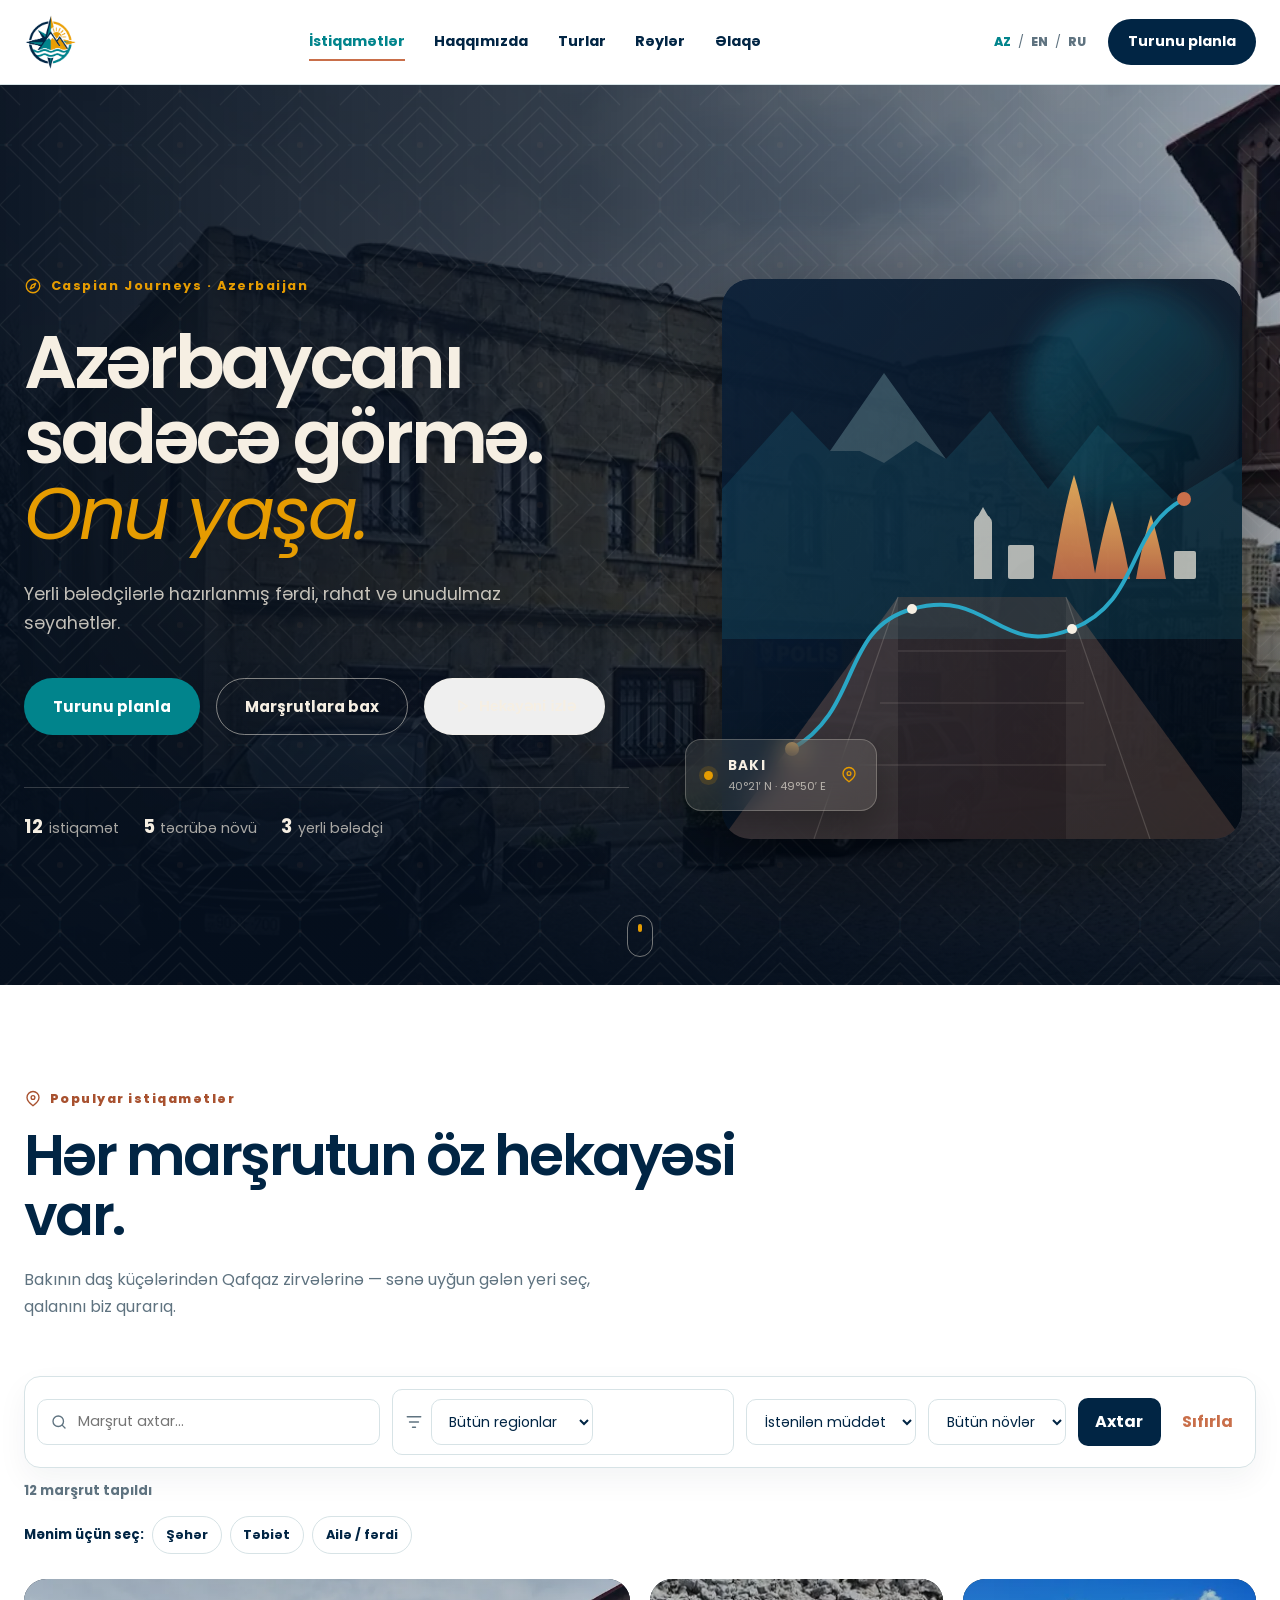
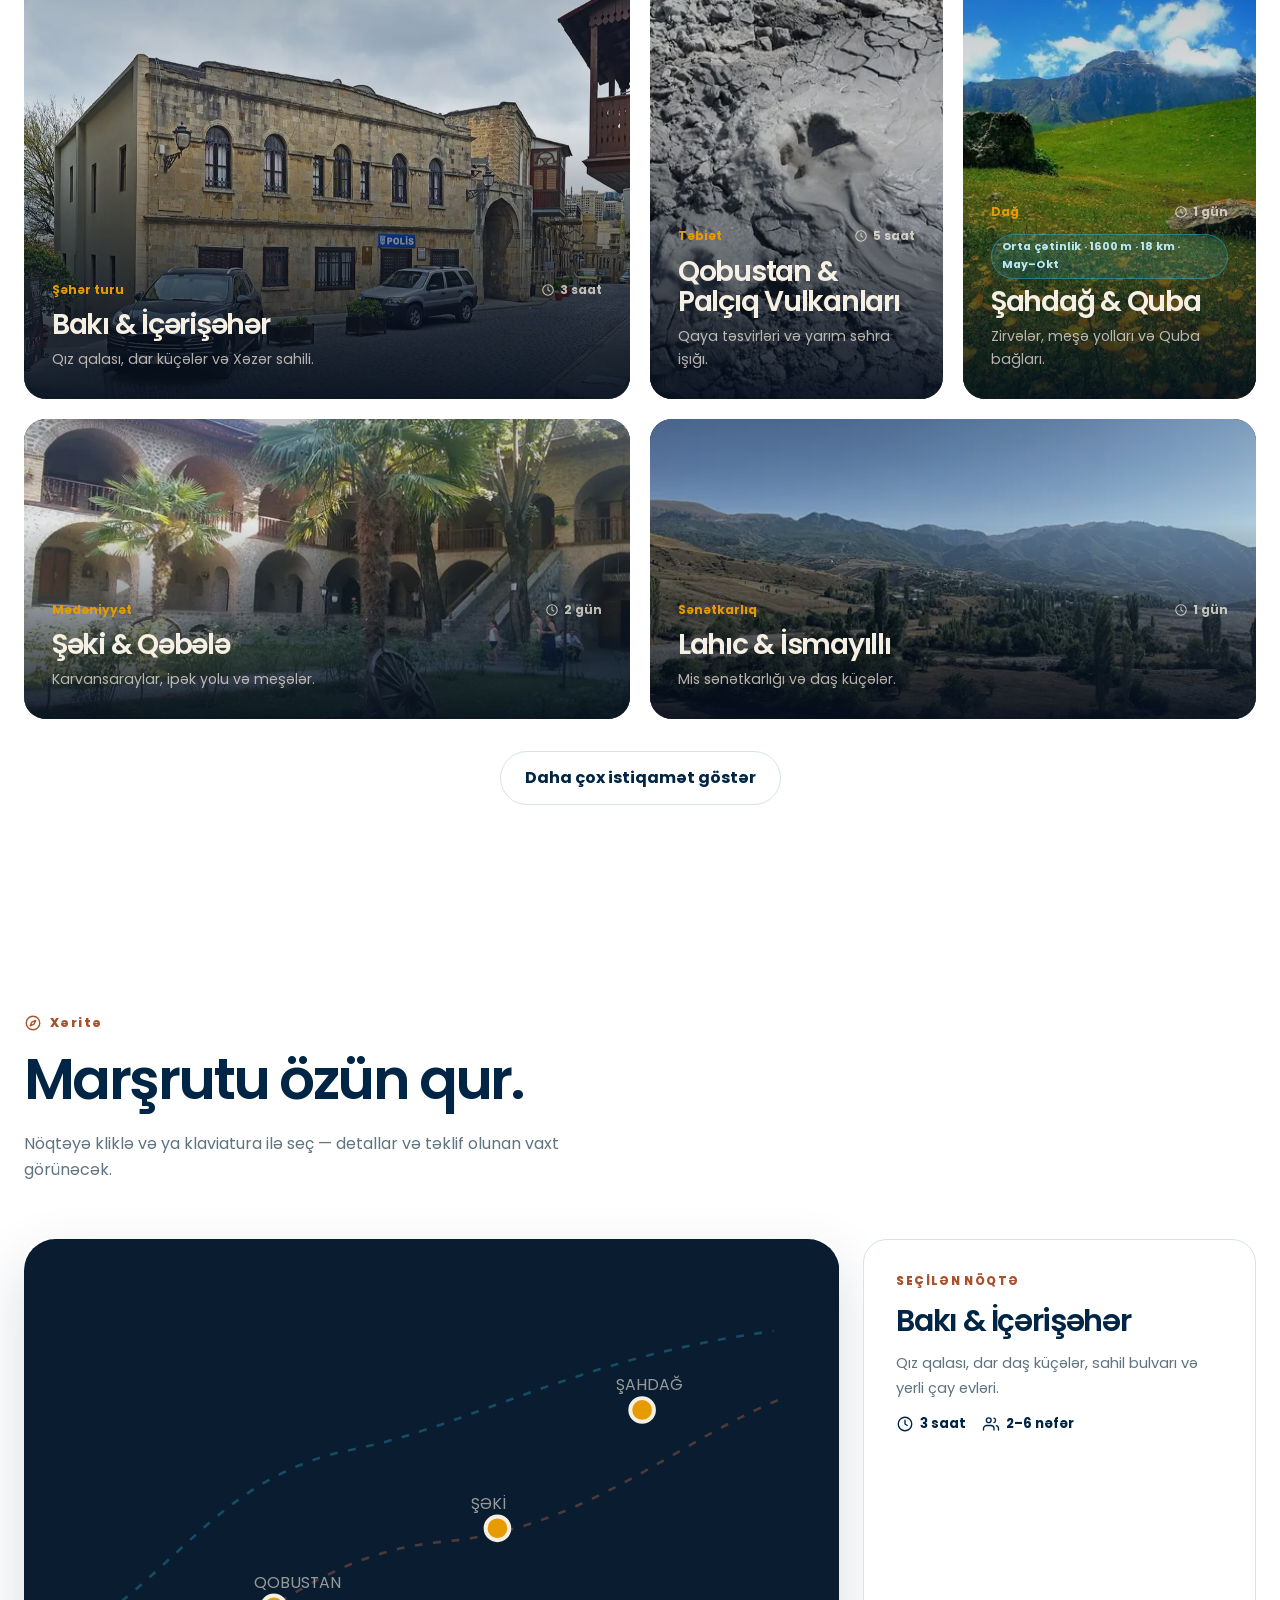
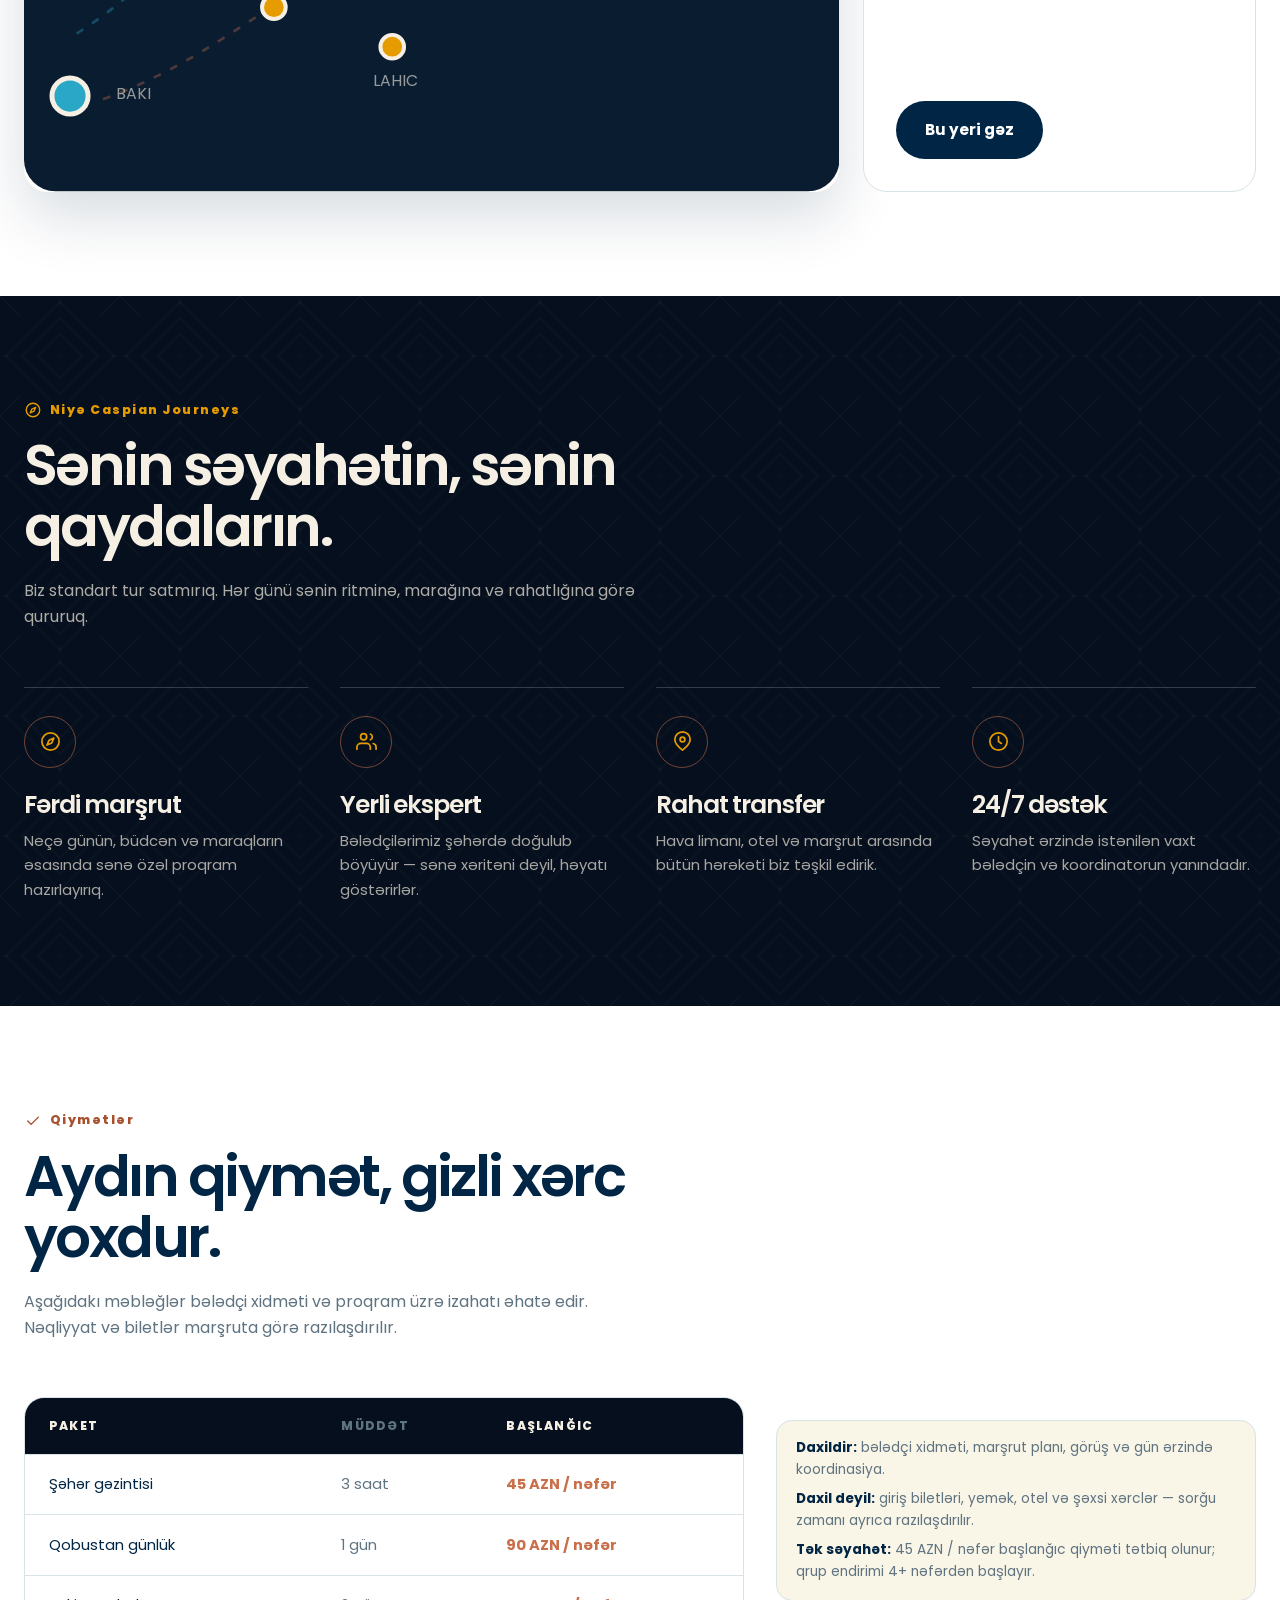
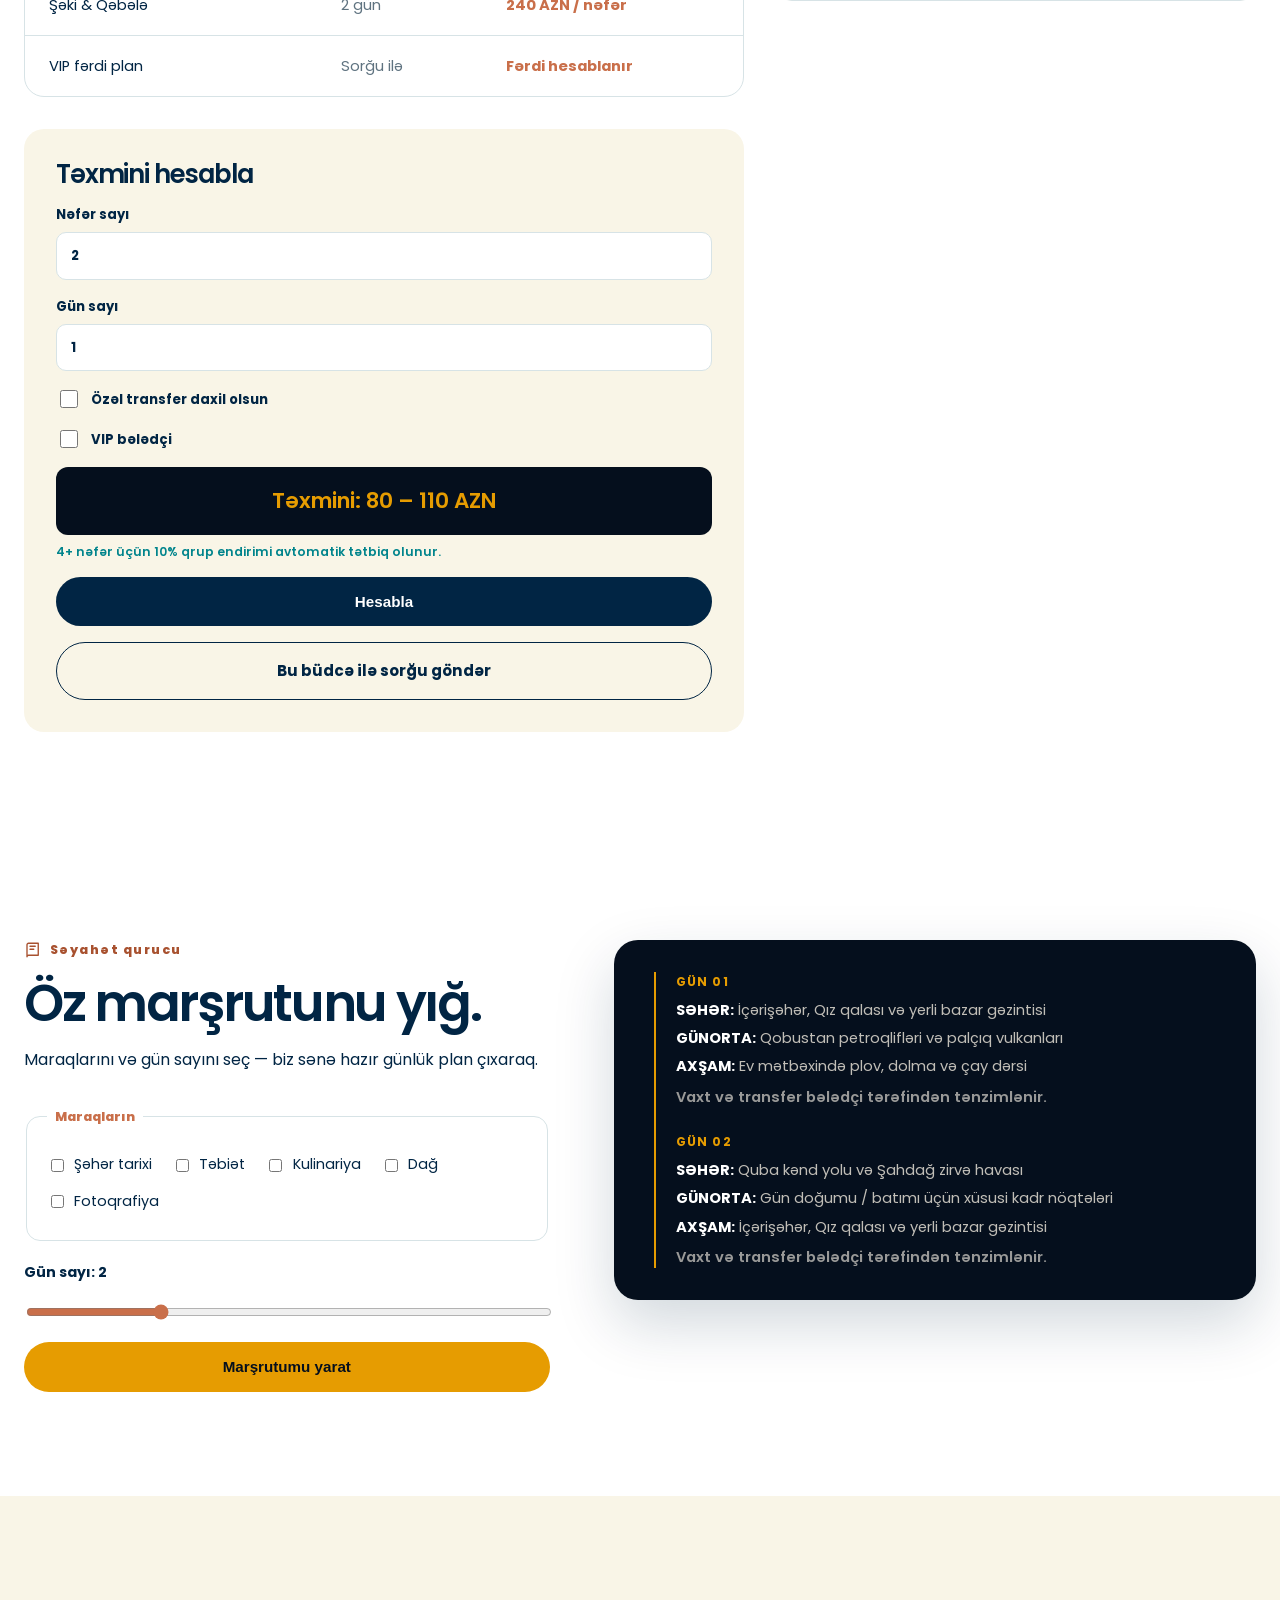
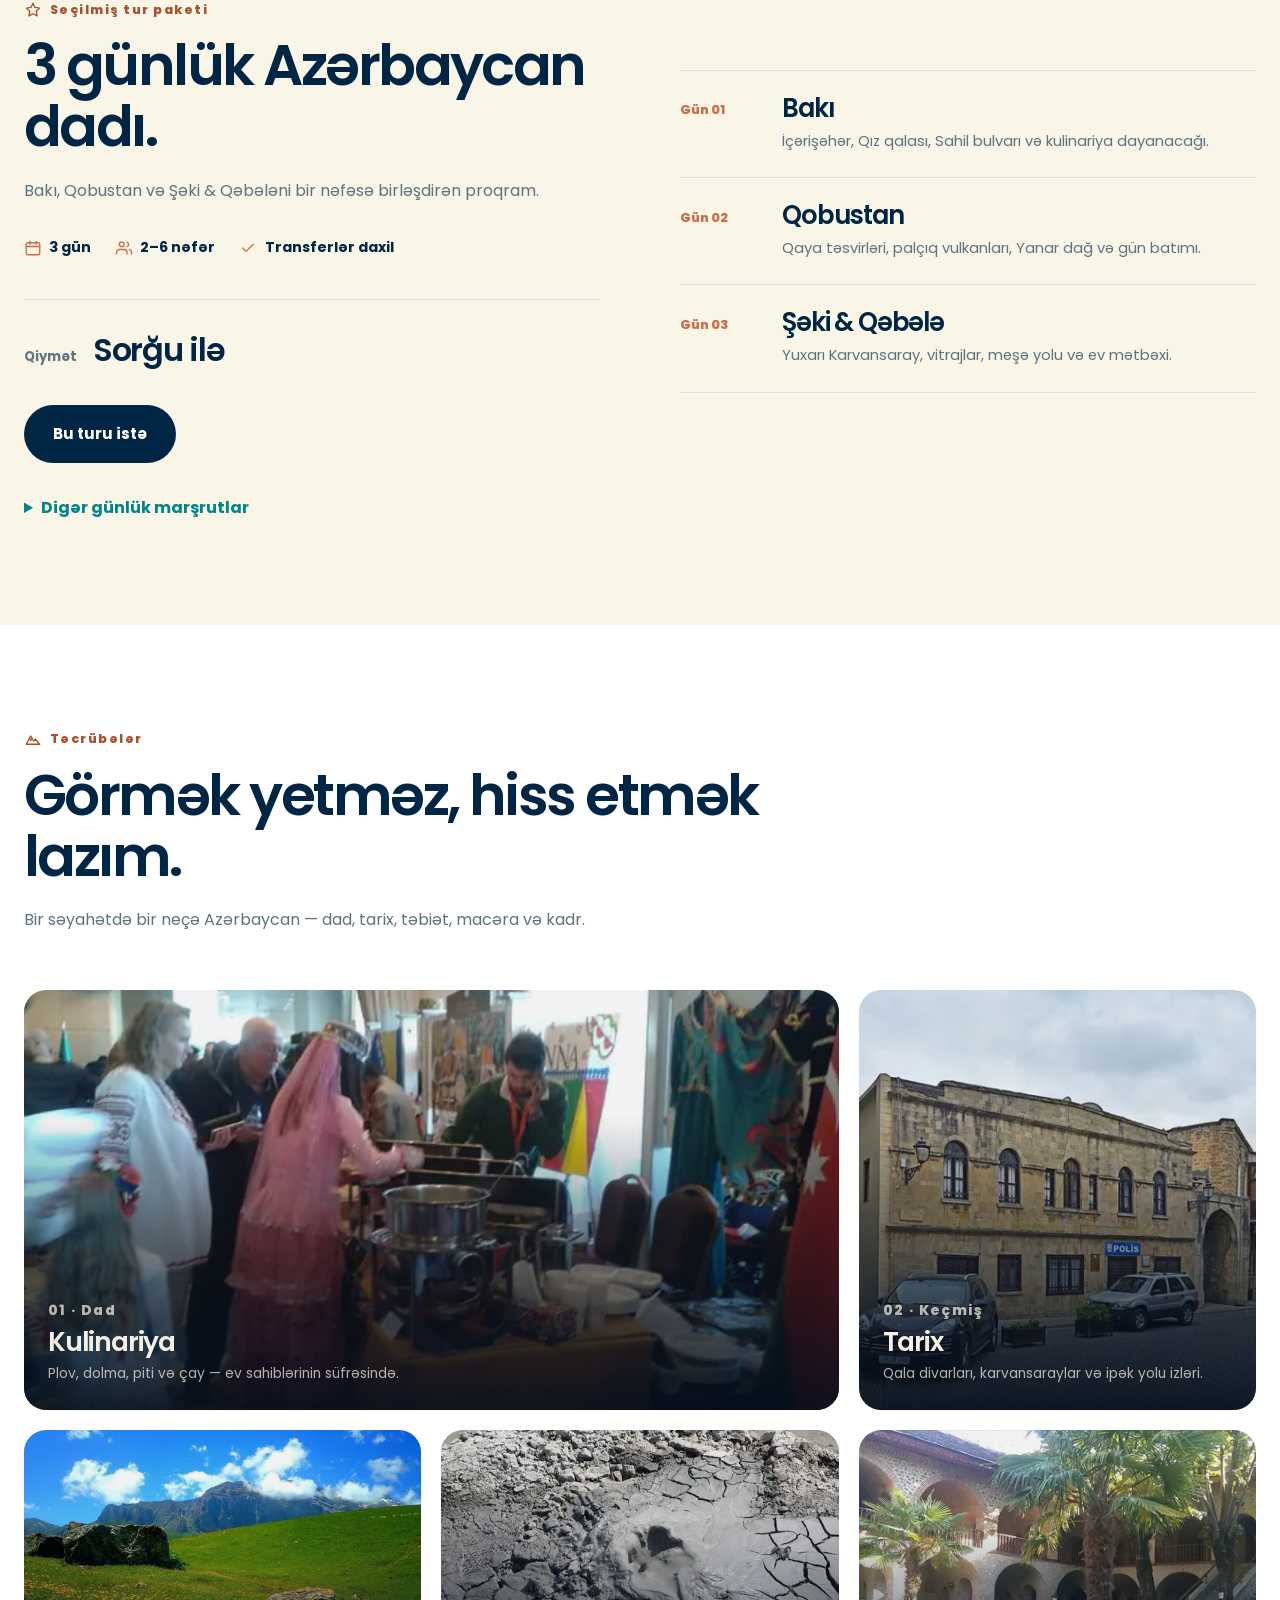
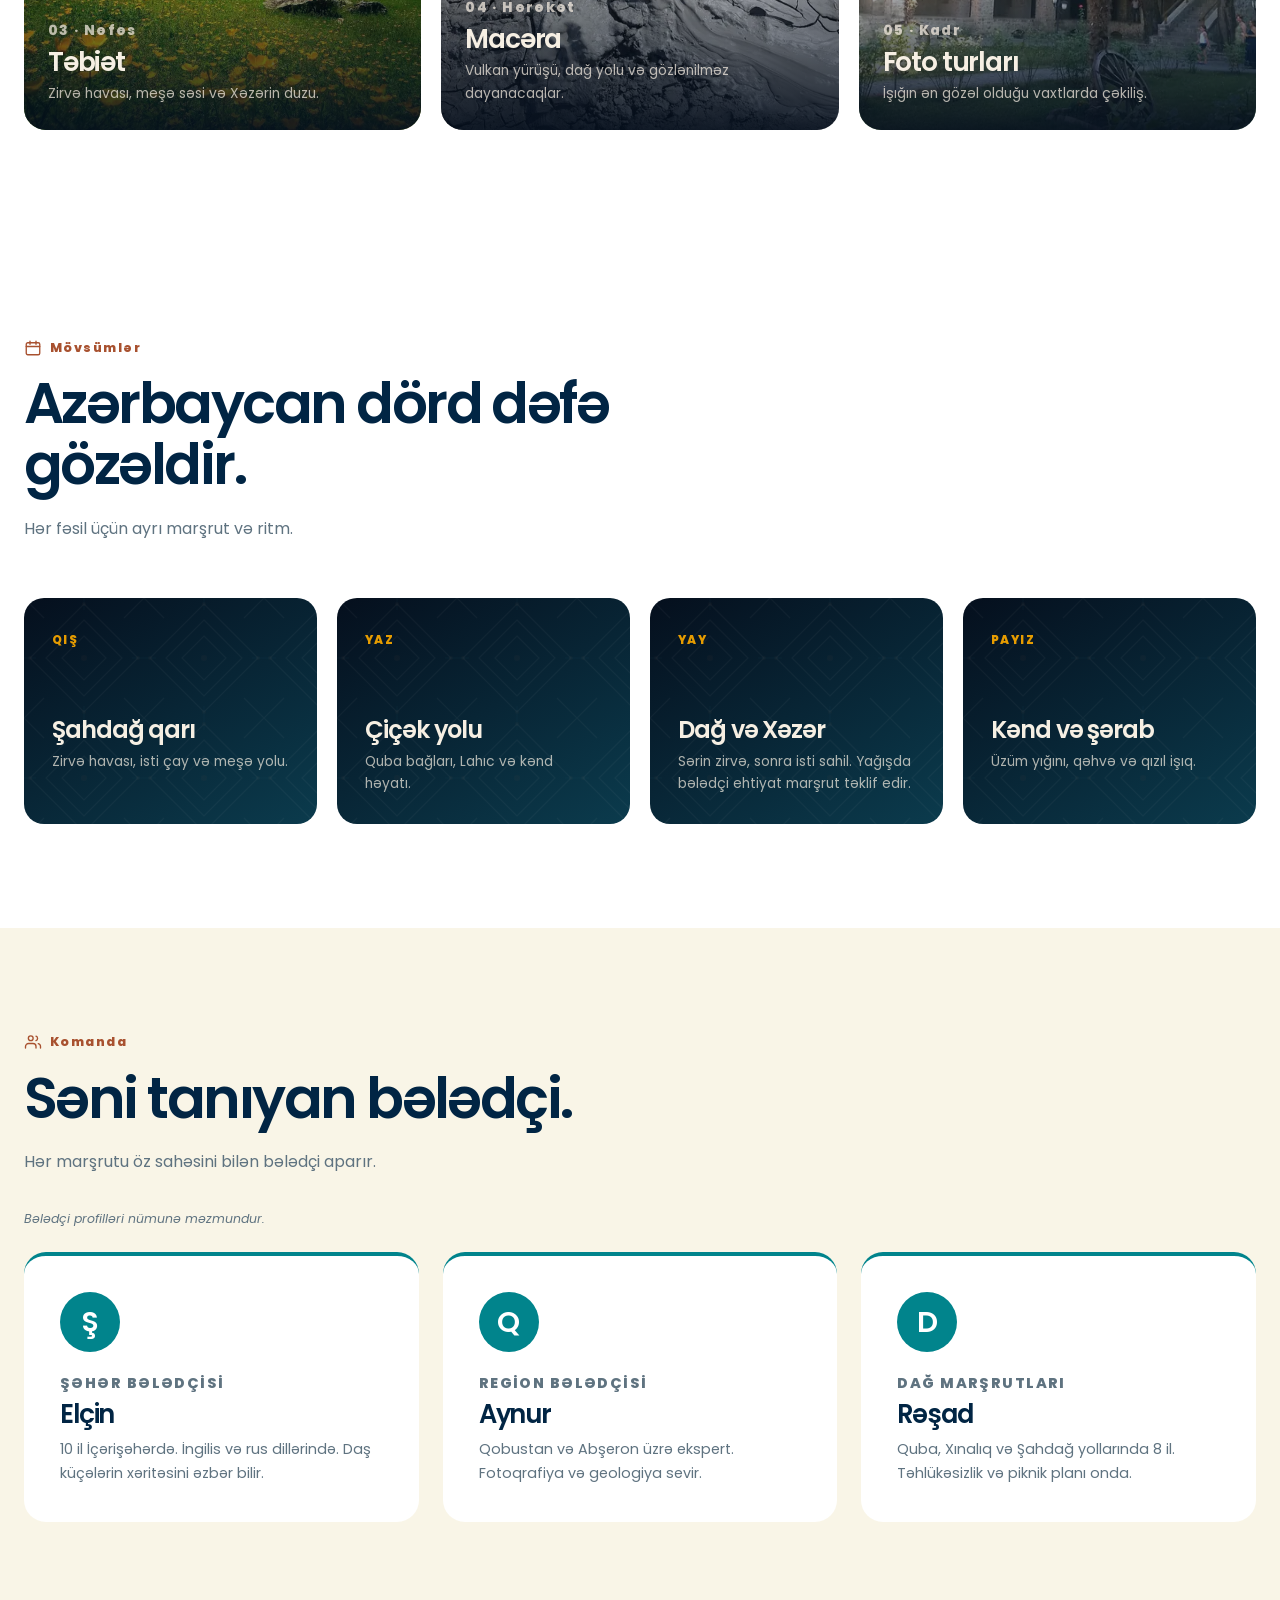
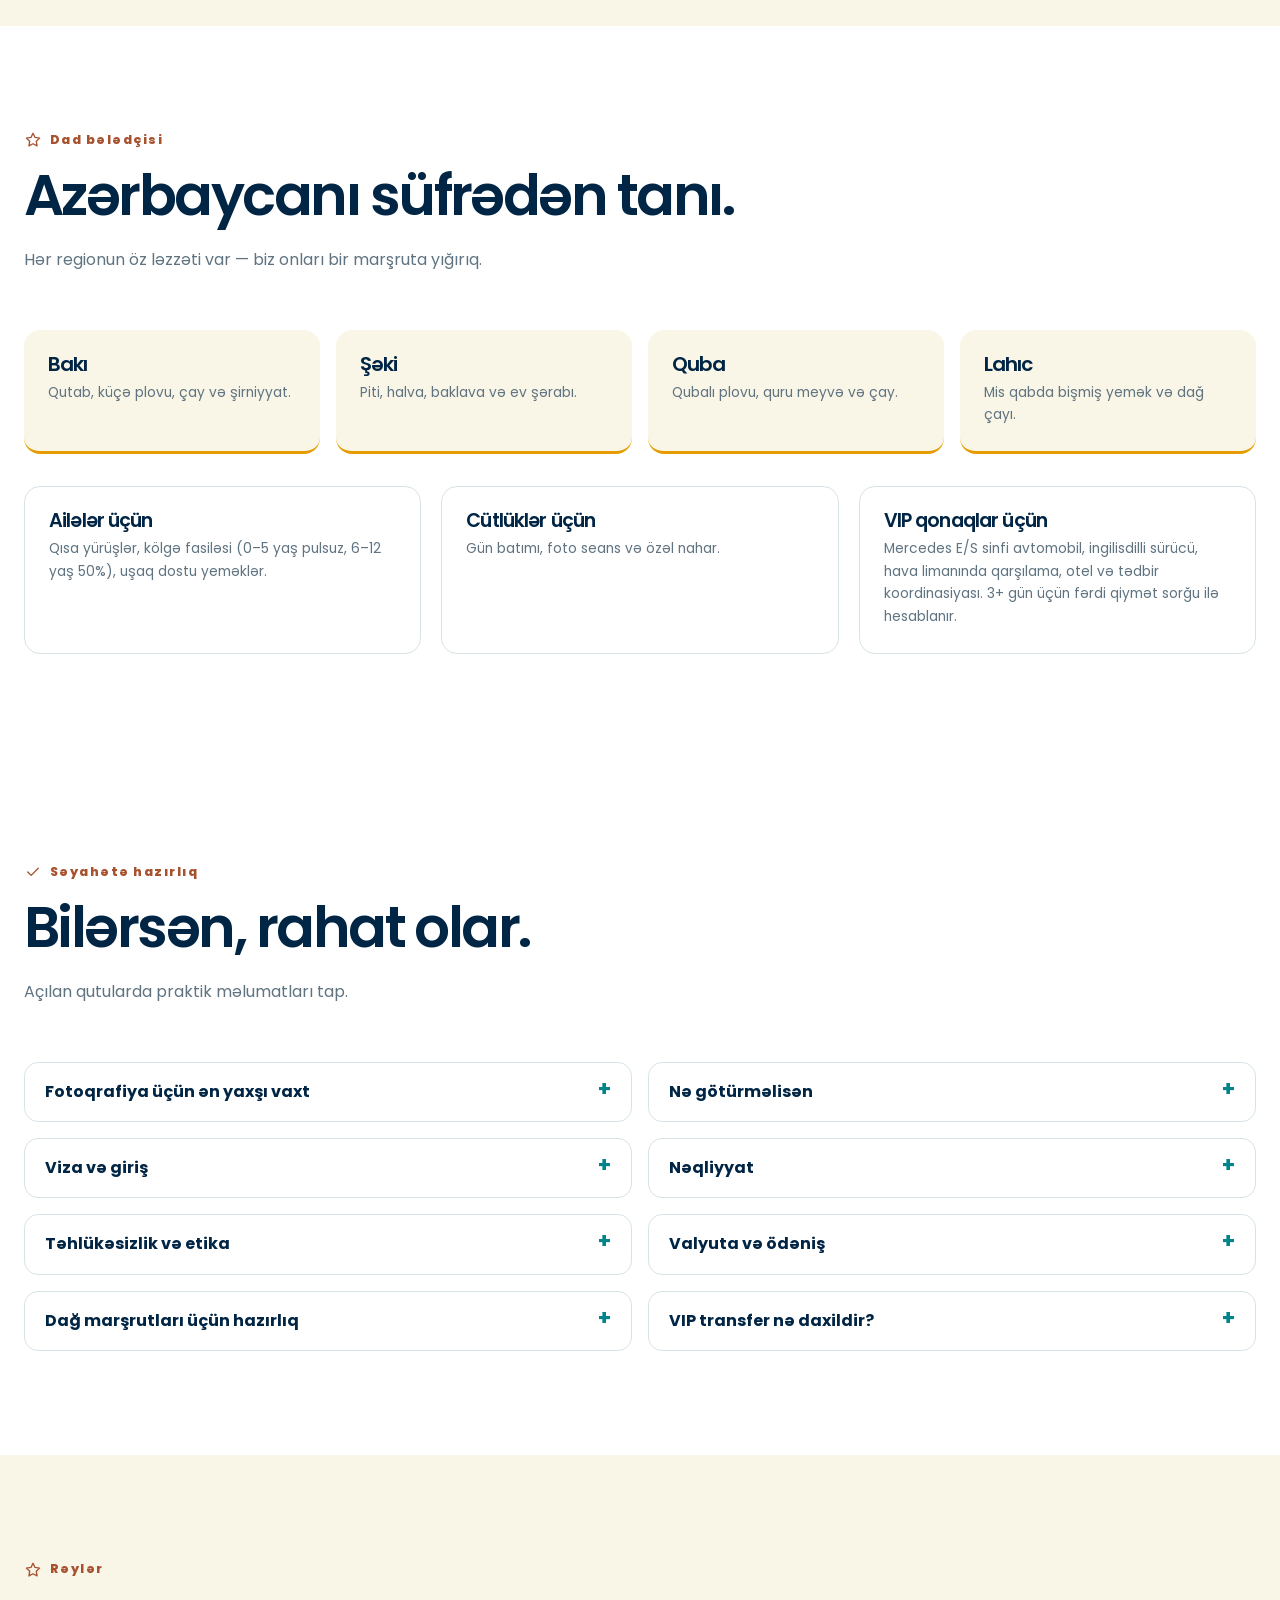
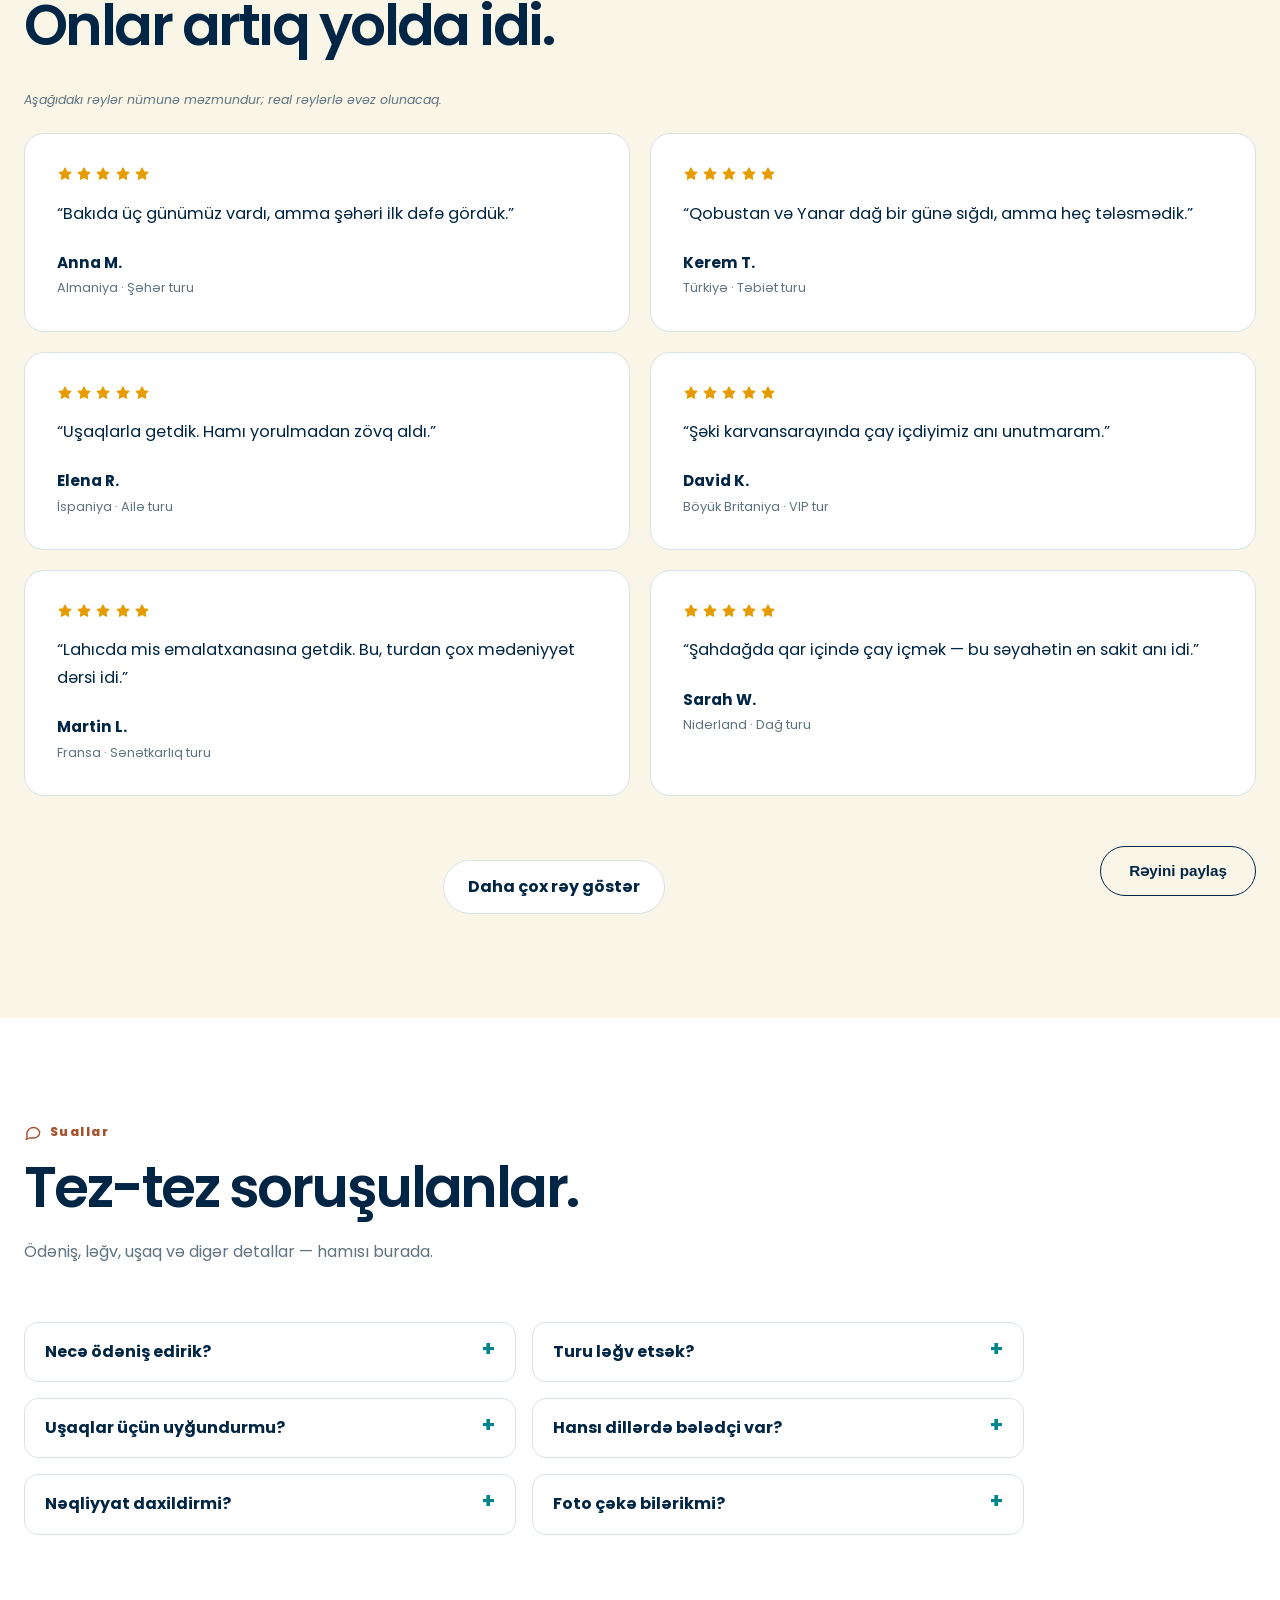
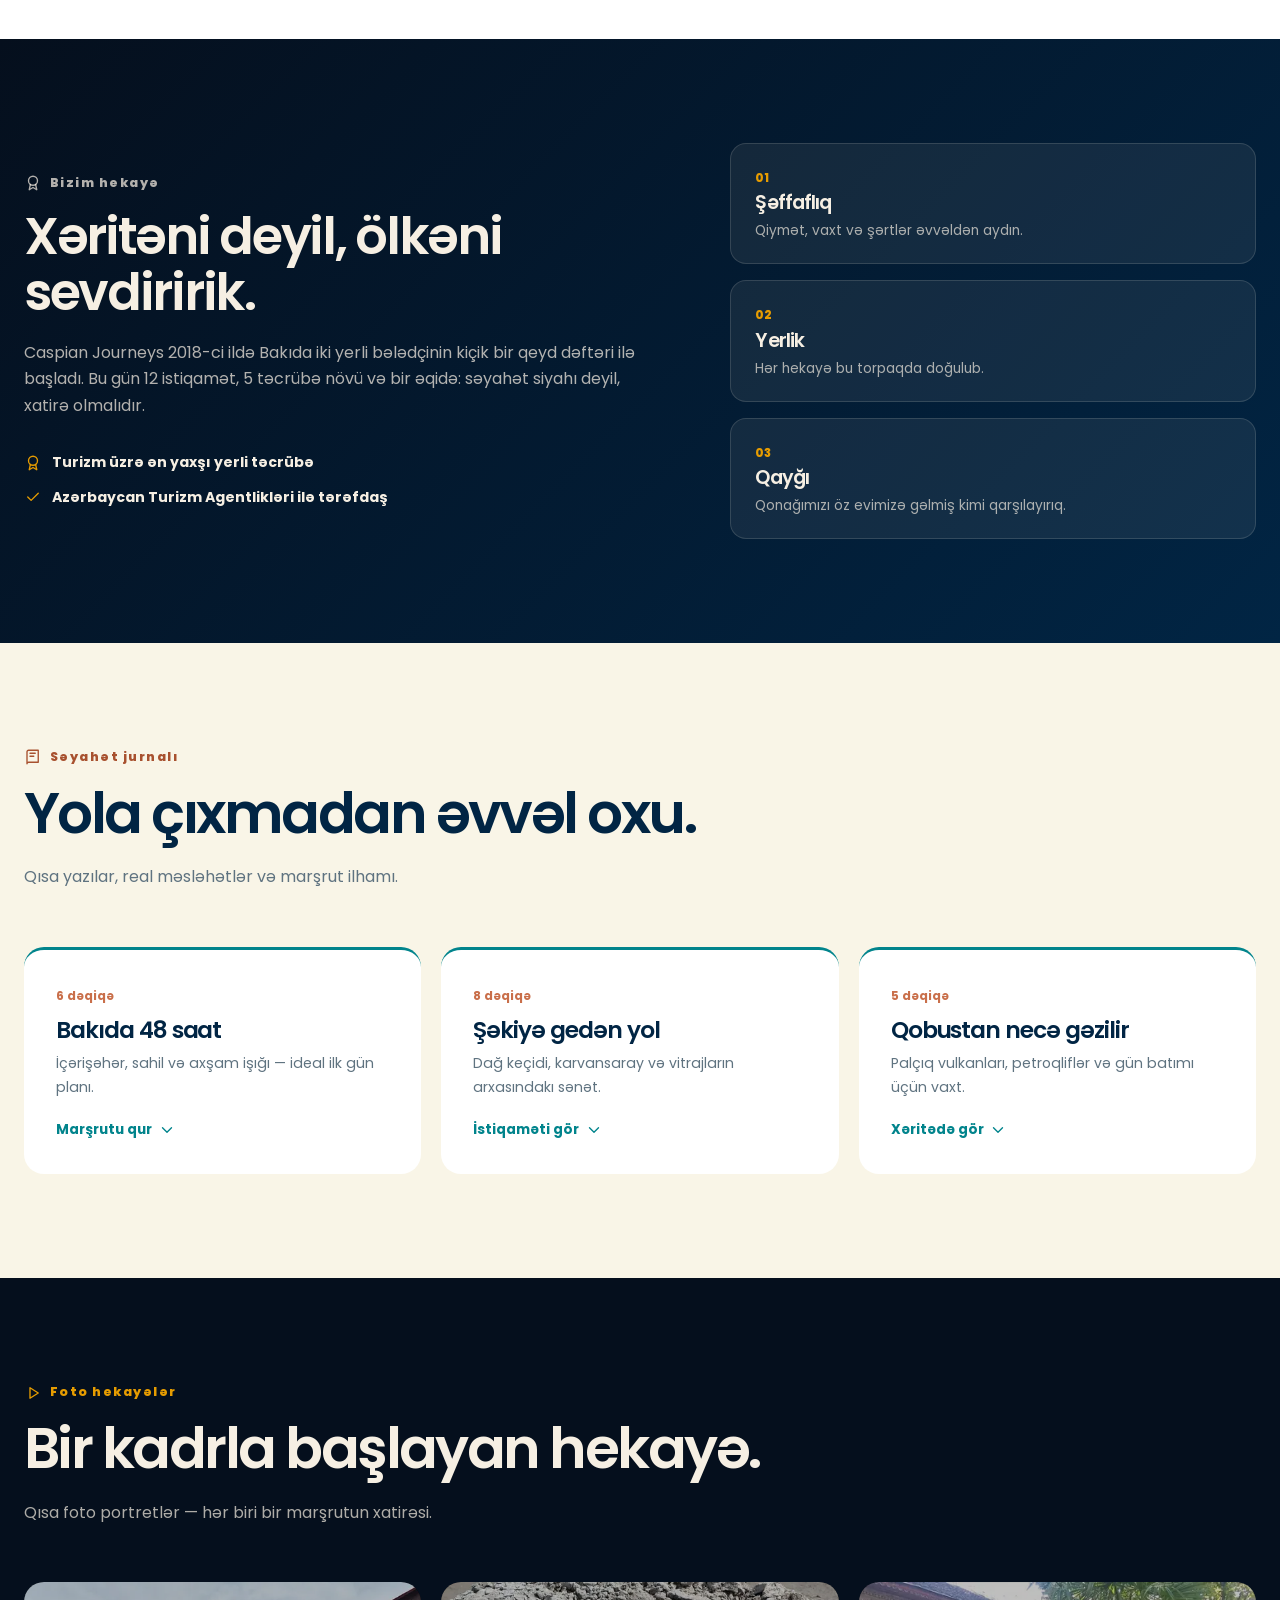
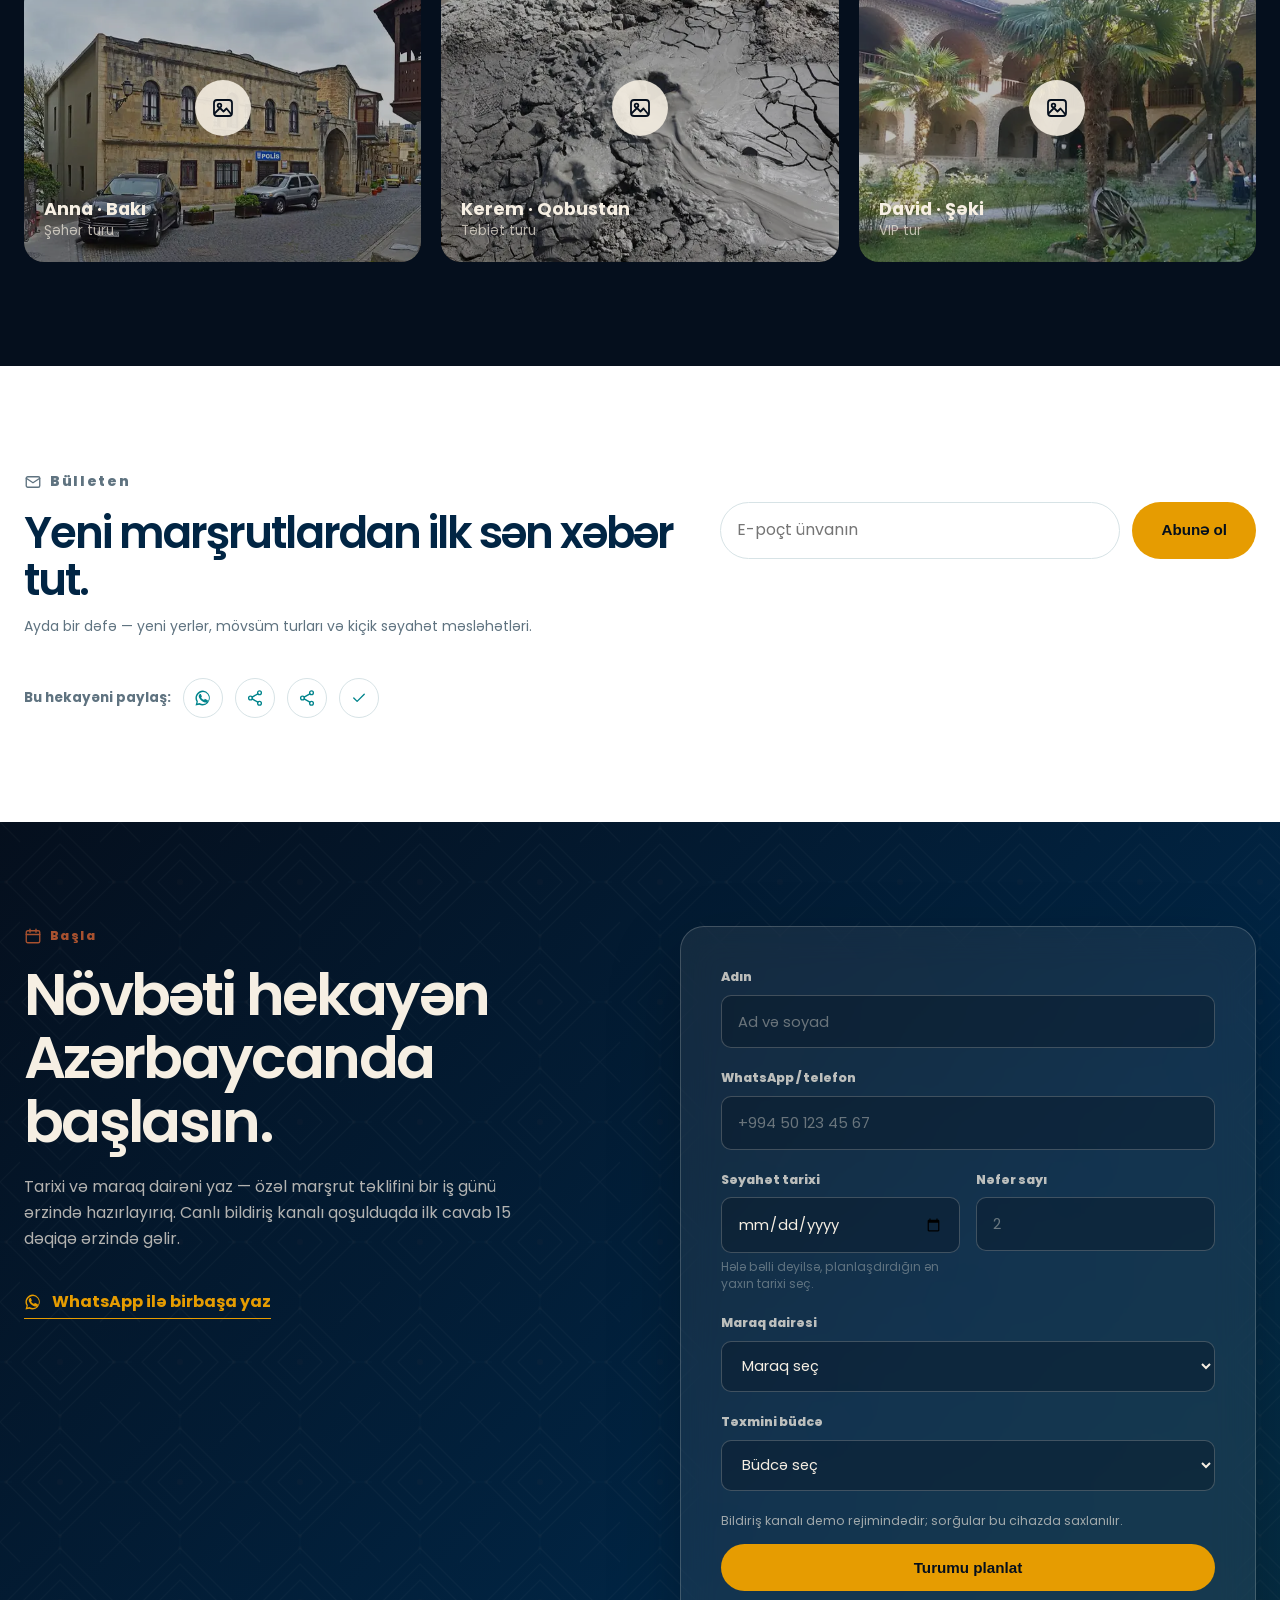
==== commit 0fa5cde2: "Align navigation order with page scroll order" ====
--- a/index.html
+++ b/index.html
@@ -45,11 +45,11 @@
   }
   </script>
   <link rel="manifest" href="manifest.json">
-  <link rel="icon" type="image/png" href="assets/images/icon-192.png?v=6">
+  <link rel="icon" type="image/png" href="assets/images/icon-192.png?v=7">
   <link rel="preconnect" href="https://fonts.googleapis.com">
   <link rel="preconnect" href="https://fonts.gstatic.com" crossorigin>
   <link href="https://fonts.googleapis.com/css2?family=Poppins:ital,wght@0,300;0,400;0,500;0,600;0,700;0,800;1,400;1,500;1,600&display=swap" rel="stylesheet">
-  <link rel="stylesheet" href="css/style.css?v=6">
+  <link rel="stylesheet" href="css/style.css?v=7">
 </head>
 <body>
   <a class="skip-link" href="#main">Məzmuna keç</a>
@@ -83,12 +83,12 @@
   <header class="site-header">
     <div class="container navbar">
       <a href="#top" class="brand" aria-label="Caspian Journeys — ana səhifə">
-        <img src="assets/images/logo-mark-transparent.png?v=6" alt="Caspian Journeys loqosu" class="brand-logo">
+        <img src="assets/images/logo-mark-transparent.png?v=7" alt="Caspian Journeys loqosu" class="brand-logo">
       </a>
       <nav id="site-nav" class="site-nav" aria-label="Əsas menyu">
-        <a href="#tours" data-i18n="nav_tours">Turlar</a>
         <a href="#destinations" data-i18n="nav_dest">İstiqamətlər</a>
         <a href="#about" data-i18n="nav_about">Haqqımızda</a>
+        <a href="#tours" data-i18n="nav_tours">Turlar</a>
         <a href="#reviews" data-i18n="nav_reviews">Rəylər</a>
         <a href="#contact" data-i18n="nav_contact">Əlaqə</a>
       </nav>
@@ -542,7 +542,7 @@
 
   <footer id="footer" class="site-footer">
     <div class="container footer-grid">
-      <div class="footer-about"><a href="#top" aria-label="Yuxarı qayıt"><img src="assets/images/logo-mark-transparent.png?v=6" alt="Caspian Journeys loqosu"></a><p>Azərbaycan daxilində və regionda fərdi bələdçilik, şəhər turları, dağ marşrutları, kulinariya, VIP transfer və xüsusi səyahət planlaması.</p></div>
+      <div class="footer-about"><a href="#top" aria-label="Yuxarı qayıt"><img src="assets/images/logo-mark-transparent.png?v=7" alt="Caspian Journeys loqosu"></a><p>Azərbaycan daxilində və regionda fərdi bələdçilik, şəhər turları, dağ marşrutları, kulinariya, VIP transfer və xüsusi səyahət planlaması.</p></div>
       <div class="footer-col"><h3>Əlaqə</h3><a data-contact="email" href="mailto:hello@caspianjourneys.az"><svg class="icon"><use href="#i-mail"/></svg> <span data-contact-text="email" data-no-i18n>hello@caspianjourneys.az</span></a><a data-contact="phone" href="tel:+994501234567"><svg class="icon"><use href="#i-phone"/></svg> <span data-contact-text="phone" data-no-i18n>+994&nbsp;50&nbsp;123&nbsp;45&nbsp;67</span></a><a data-contact="whatsapp" href="https://wa.me/994501234567" target="_blank" rel="noopener"><svg class="icon"><use href="#i-whatsapp"/></svg> WhatsApp</a></div>
       <div class="footer-col"><h3>Sosial</h3><a data-contact="instagram" href="https://instagram.com/caspianjourneys" target="_blank" rel="noopener"><svg class="icon"><use href="#i-instagram"/></svg> Instagram</a><a data-contact="tiktok" href="https://www.tiktok.com/@caspianjourneys" target="_blank" rel="noopener"><svg class="icon"><use href="#i-tiktok"/></svg> TikTok</a><span><svg class="icon"><use href="#i-clock"/></svg> <span data-contact-text="hours">Hər gün 09:00 – 21:00</span></span></div>
       <div class="footer-col"><h3>Sayt</h3><a href="#destinations">İstiqamətlər</a><a href="#tours">Turlar</a><a href="#pricing">Qiymətlər</a><a href="#builder">Marşrut qurucu</a><a href="#guides">Bələdçilər</a><a href="#faq">FAQ</a><a href="#reviews">Rəylər</a><a href="admin.html">Demo admin panel</a></div>
@@ -550,9 +550,9 @@
     <div class="container footer-bottom"><p>© <span id="year"></span> Caspian Journeys. Bütün hüquqlar qorunur. <span class="demo-note">Əlaqə məlumatları nümunədir.</span></p><p>Bakı · Azərbaycan · <a href="#footer">Şəkil kreditləri: Wikimedia Commons</a> · <button class="footer-toggle" id="motion-toggle" type="button" aria-pressed="false">Animasiyaları söndür</button></p></div>
   </footer>
 
-  <script src="js/config.js?v=6"></script>
-  <script src="js/notify.js?v=6"></script>
-  <script src="js/i18n.js?v=6"></script>
-  <script src="js/main.js?v=6"></script>
+  <script src="js/config.js?v=7"></script>
+  <script src="js/notify.js?v=7"></script>
+  <script src="js/i18n.js?v=7"></script>
+  <script src="js/main.js?v=7"></script>
 </body>
 </html>
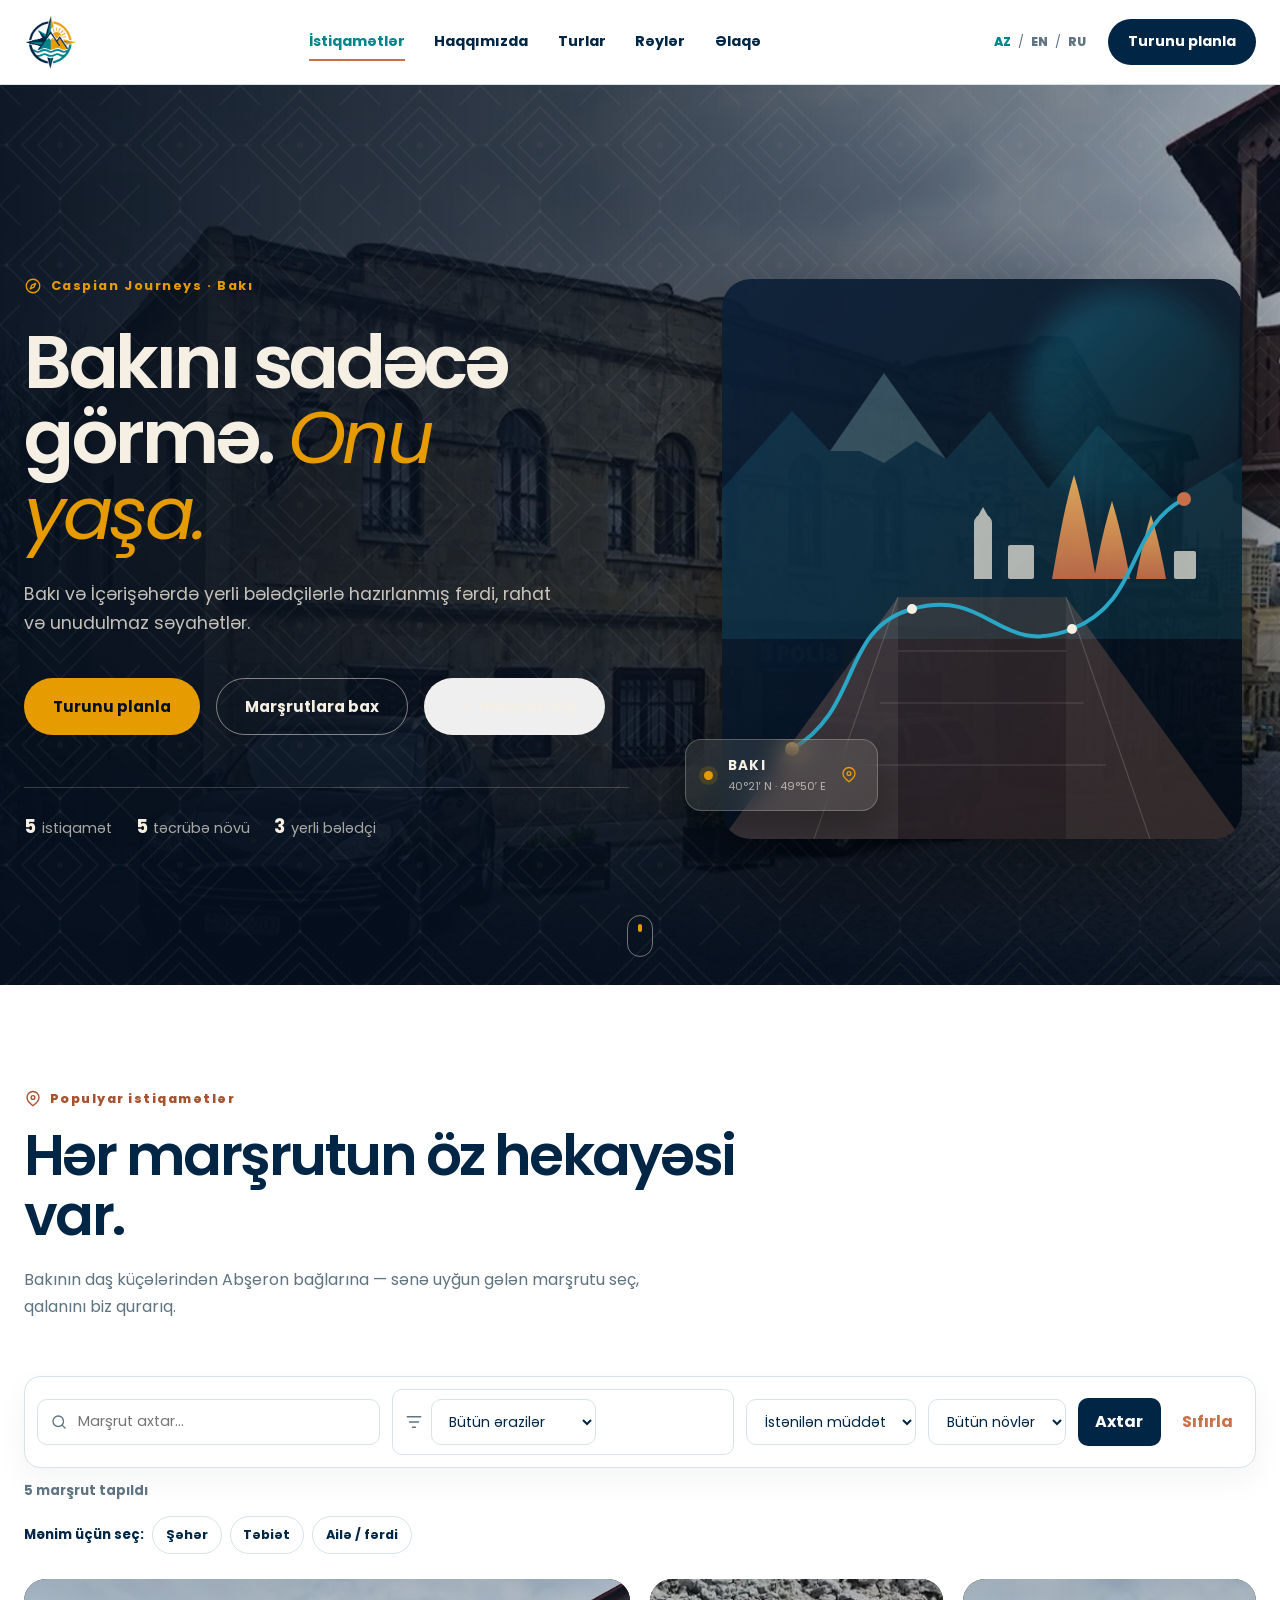
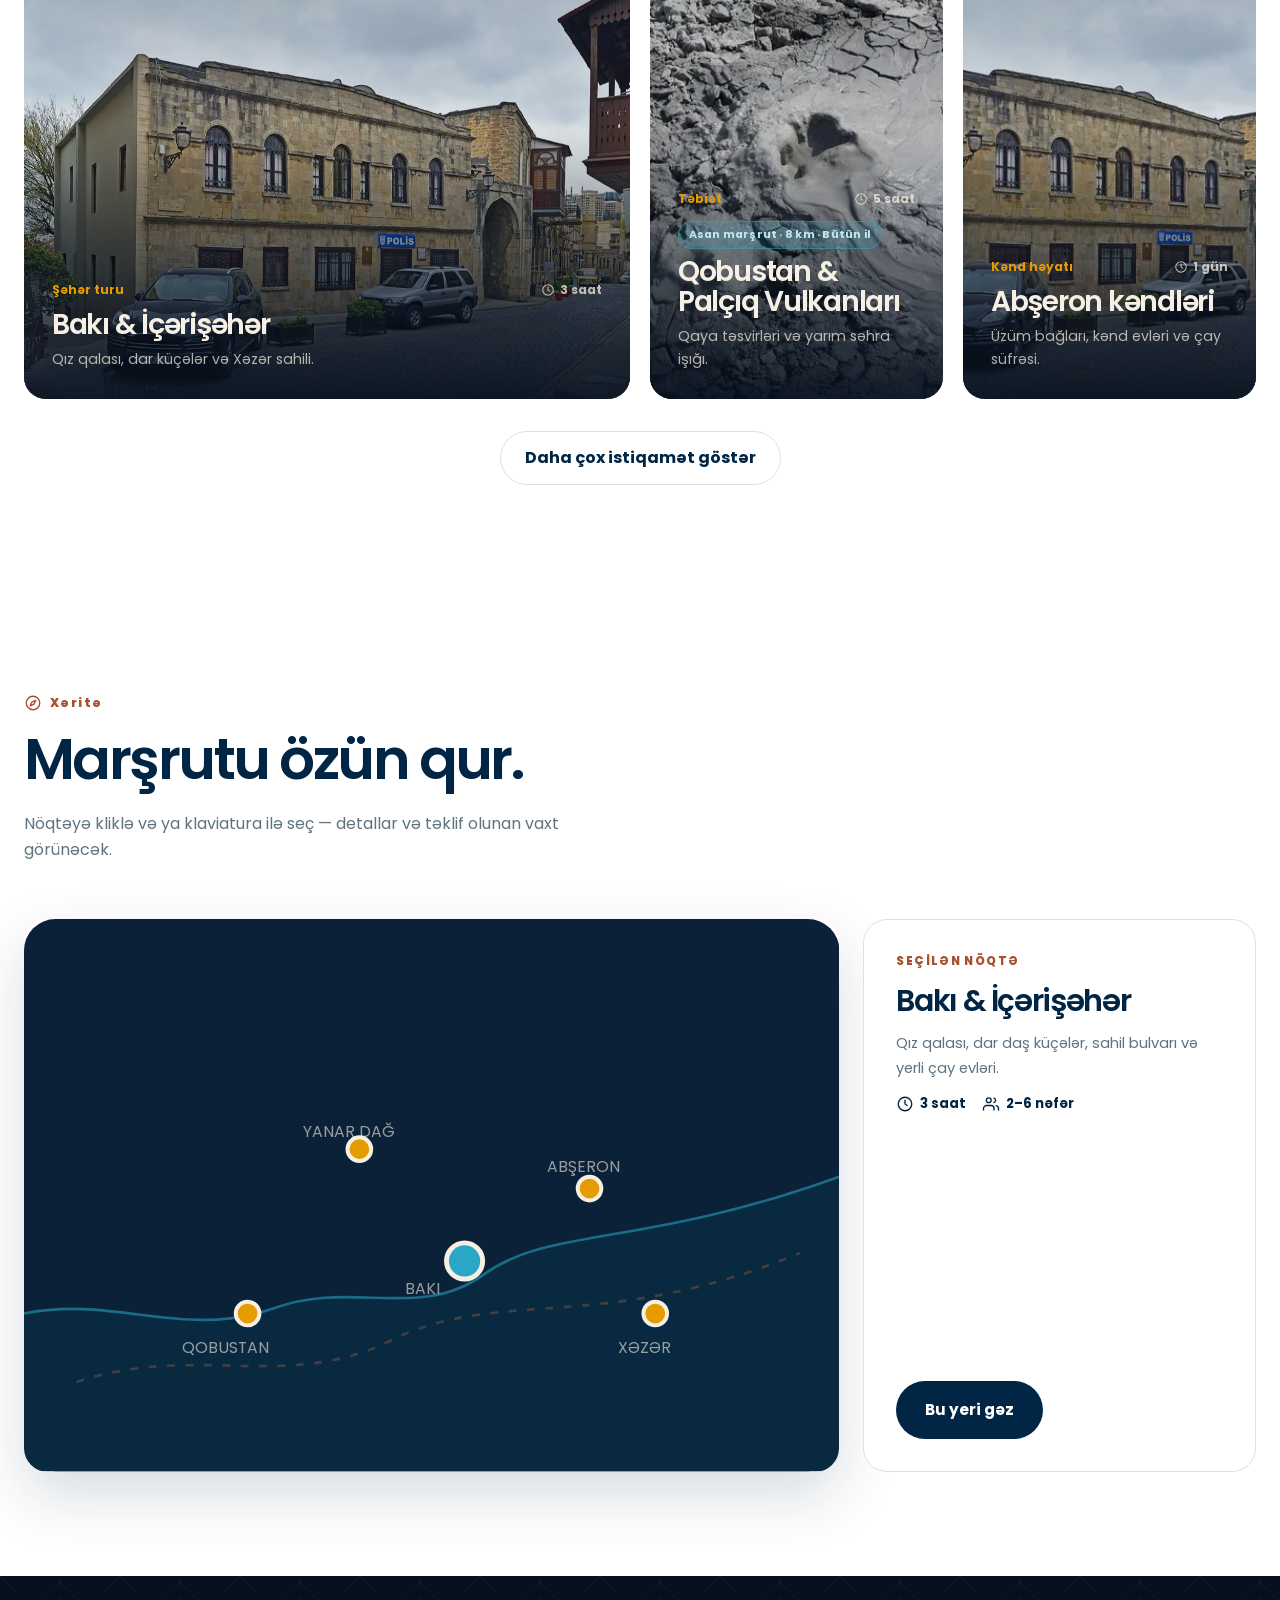
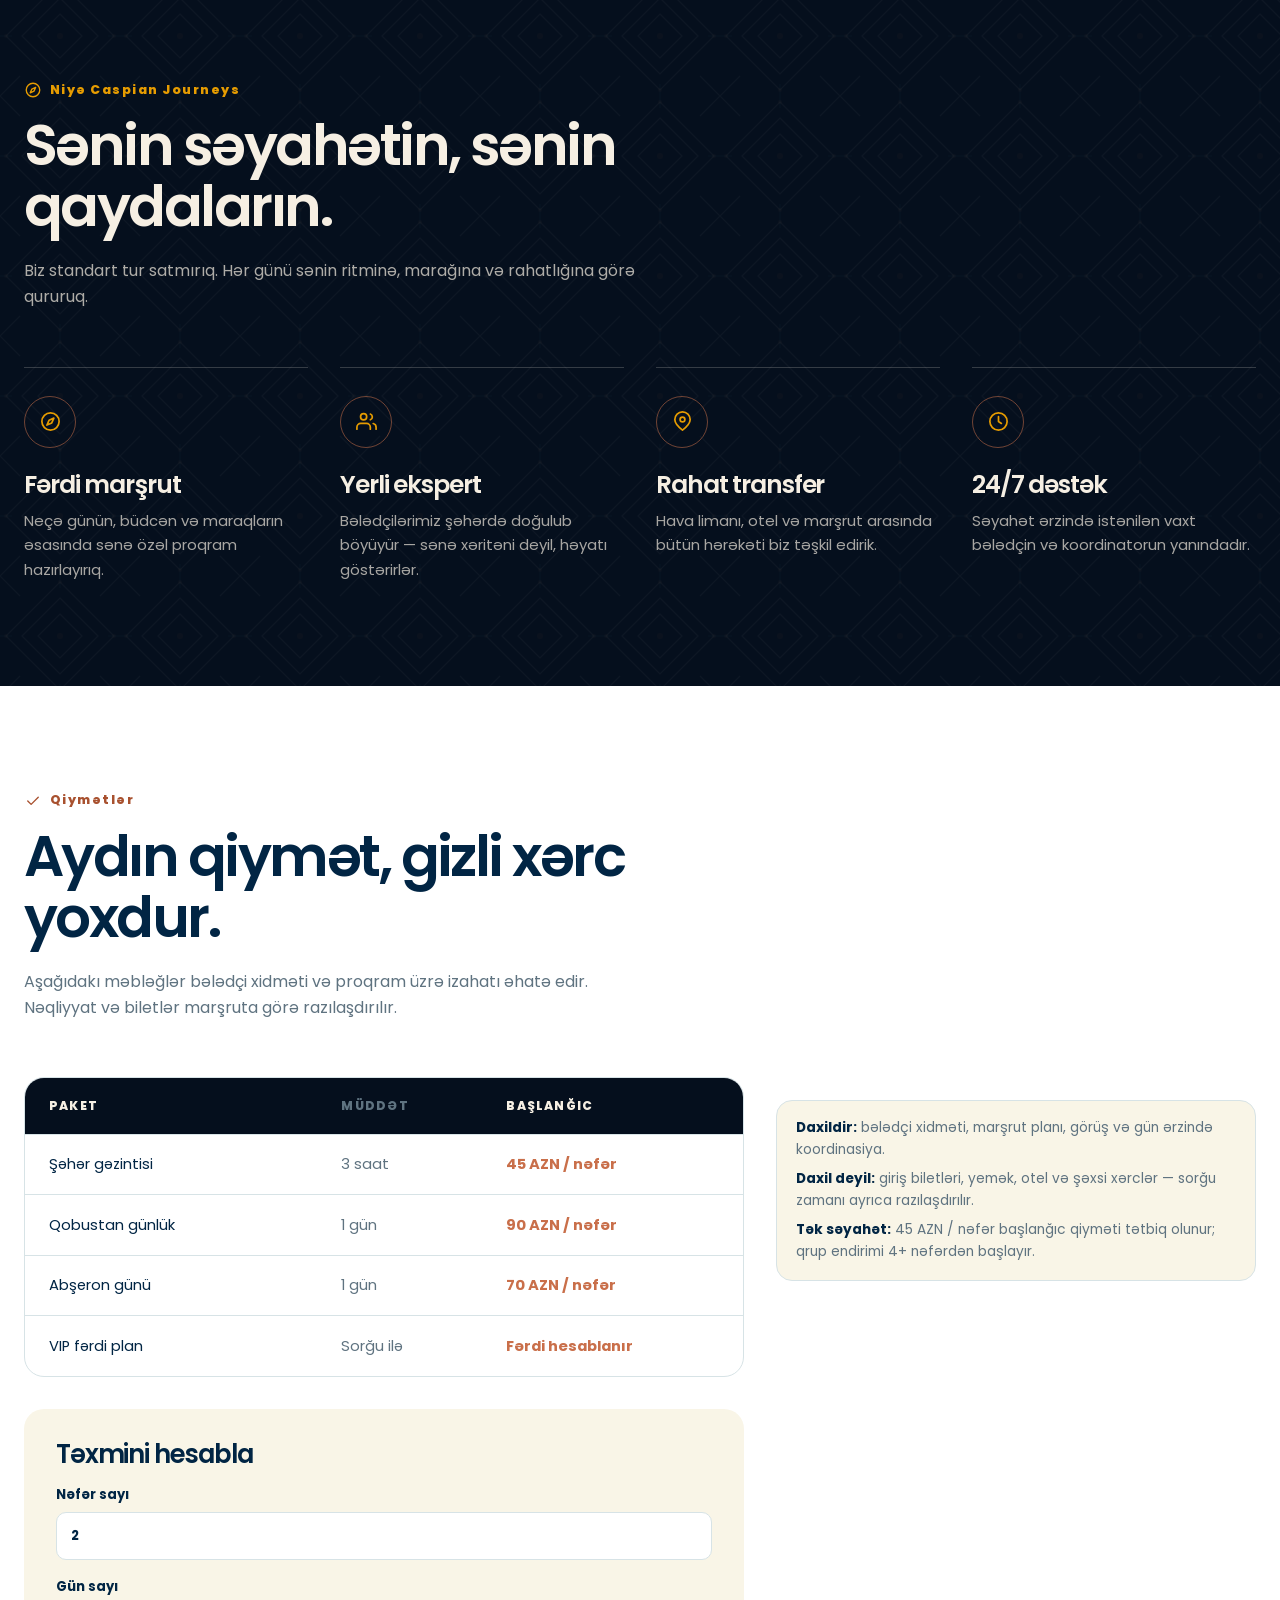
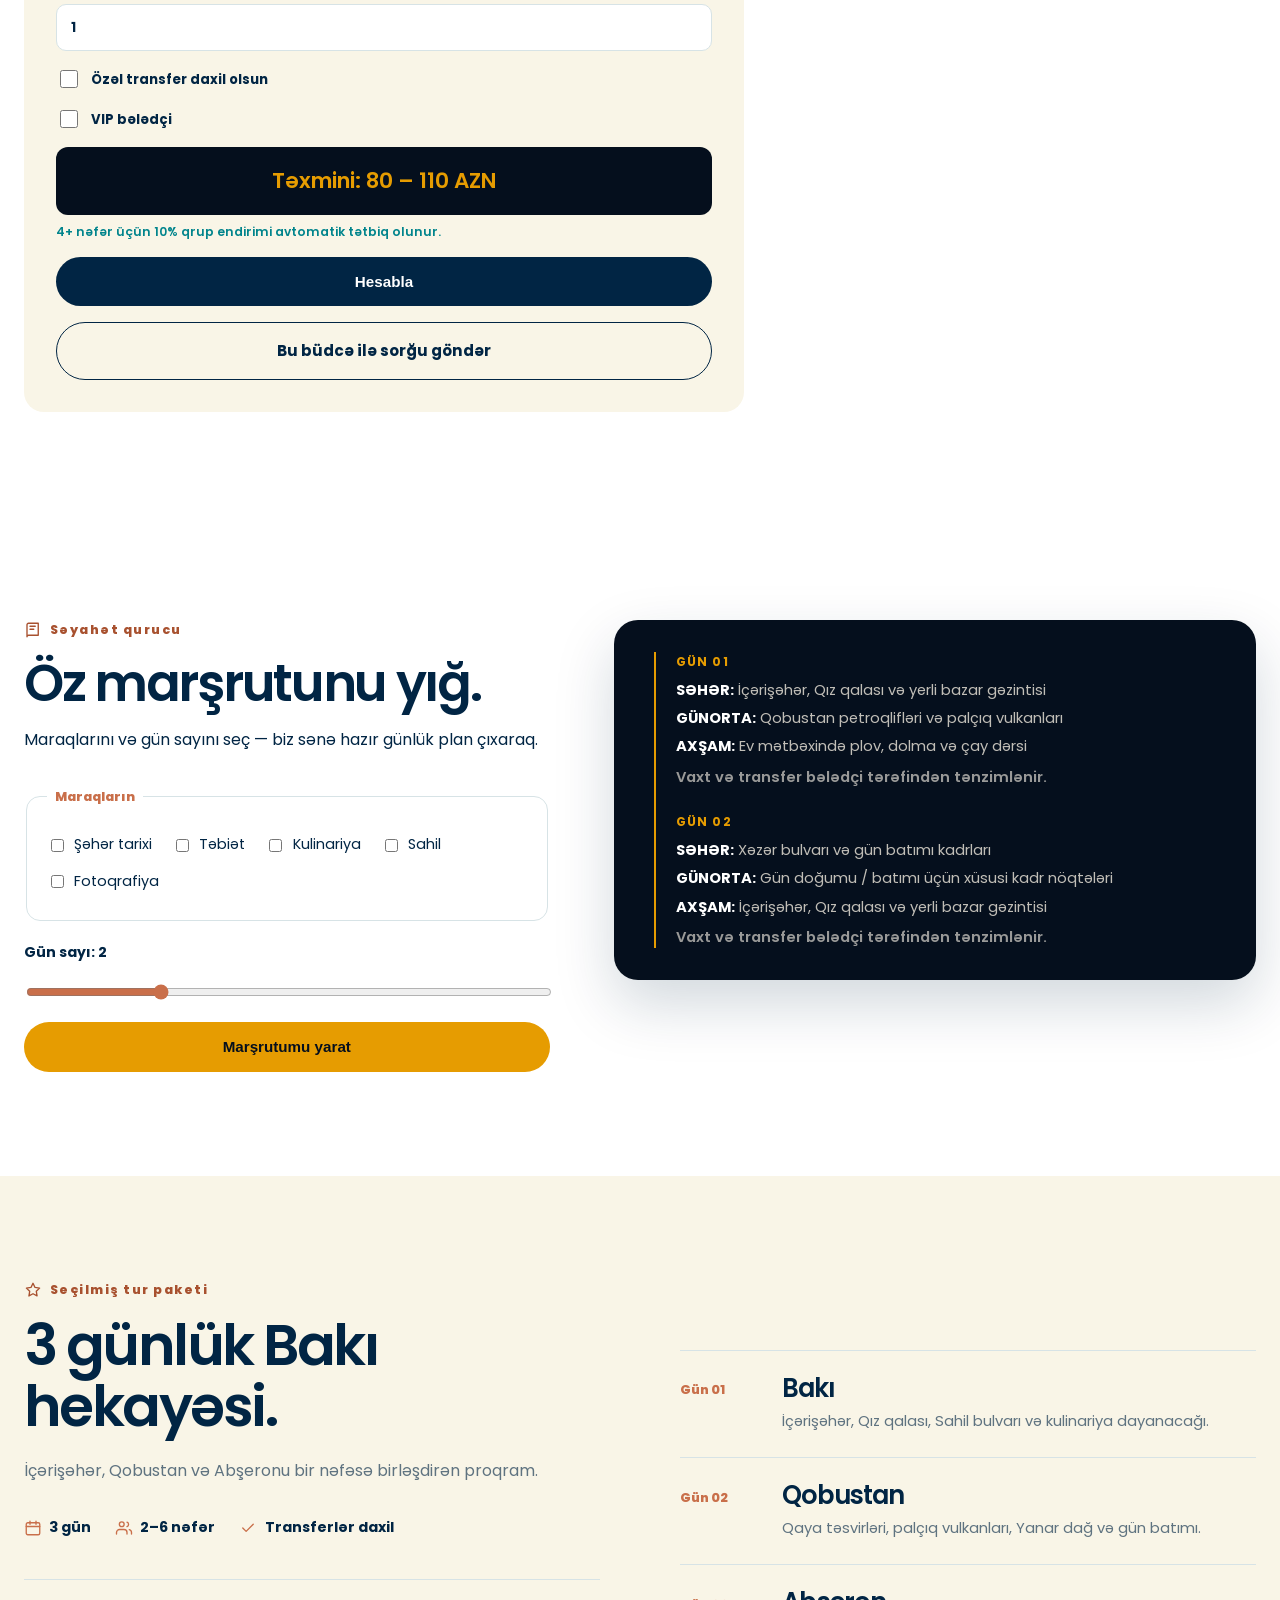
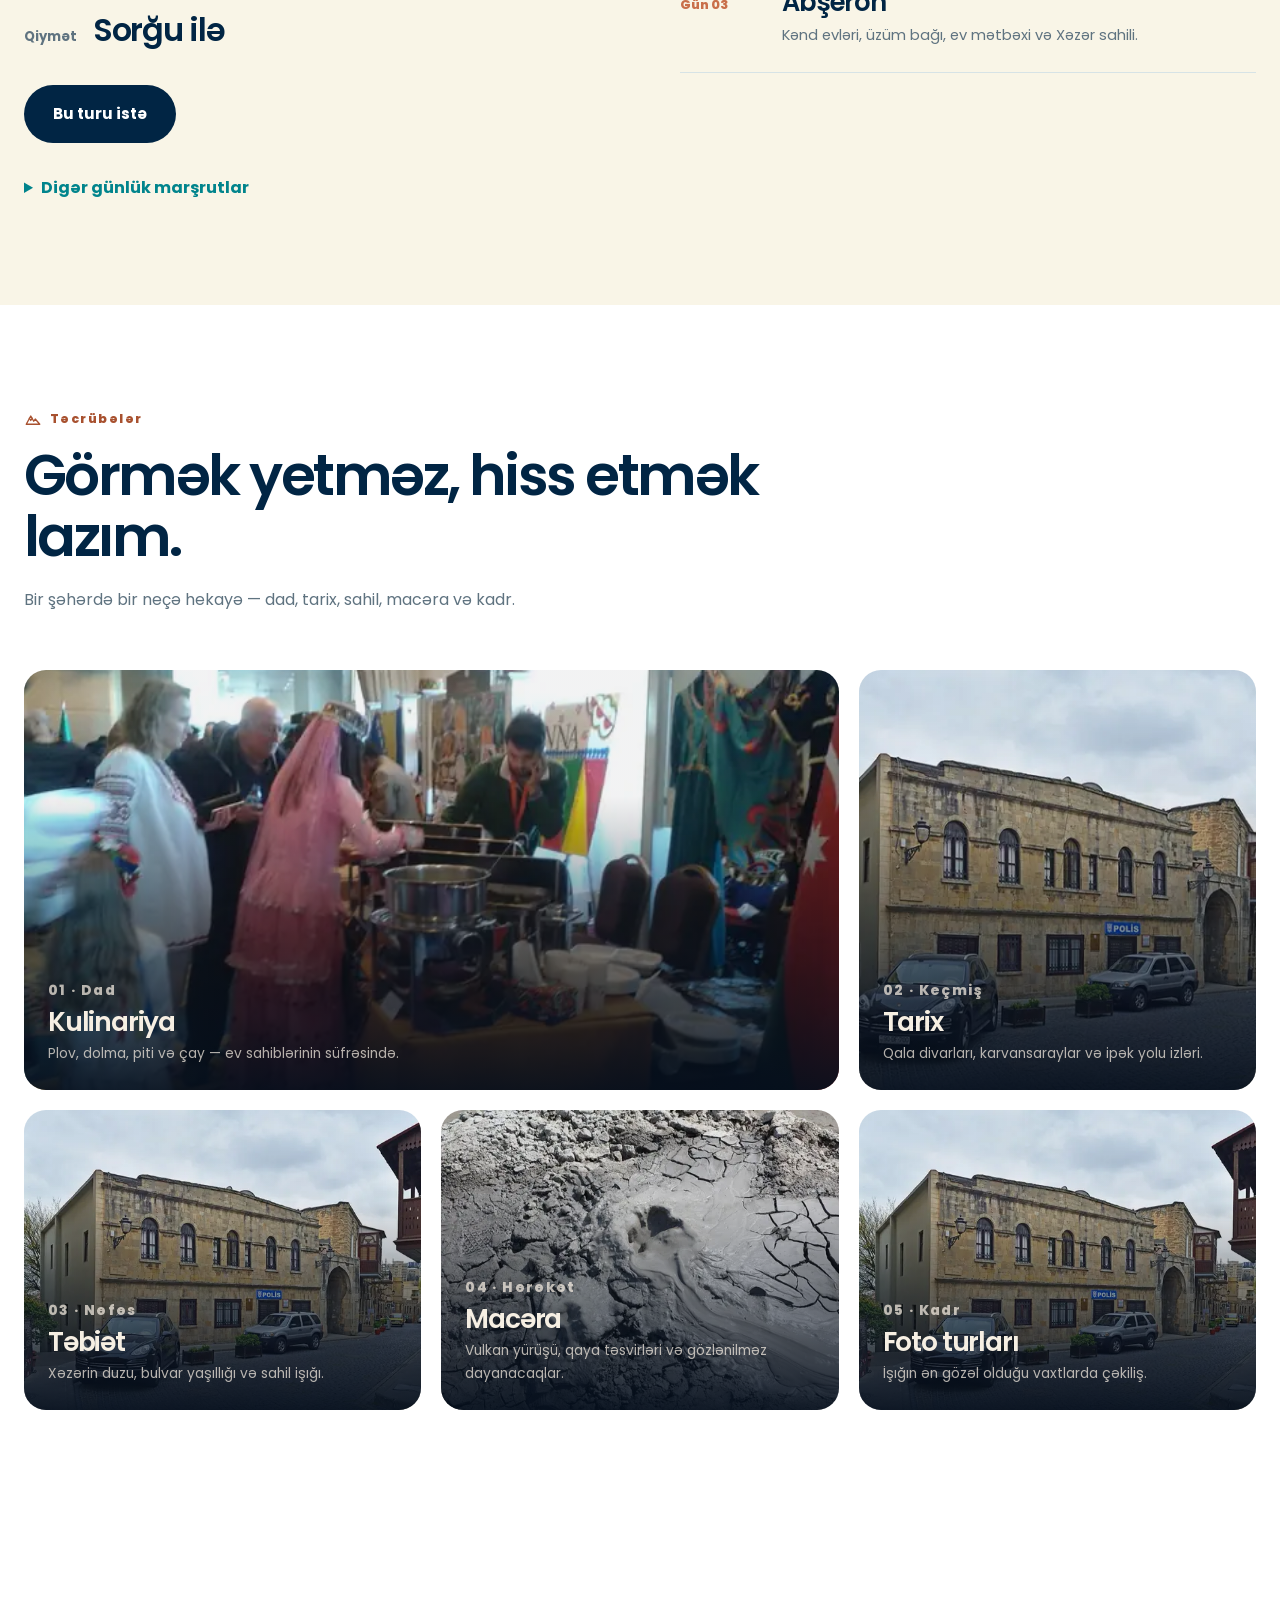
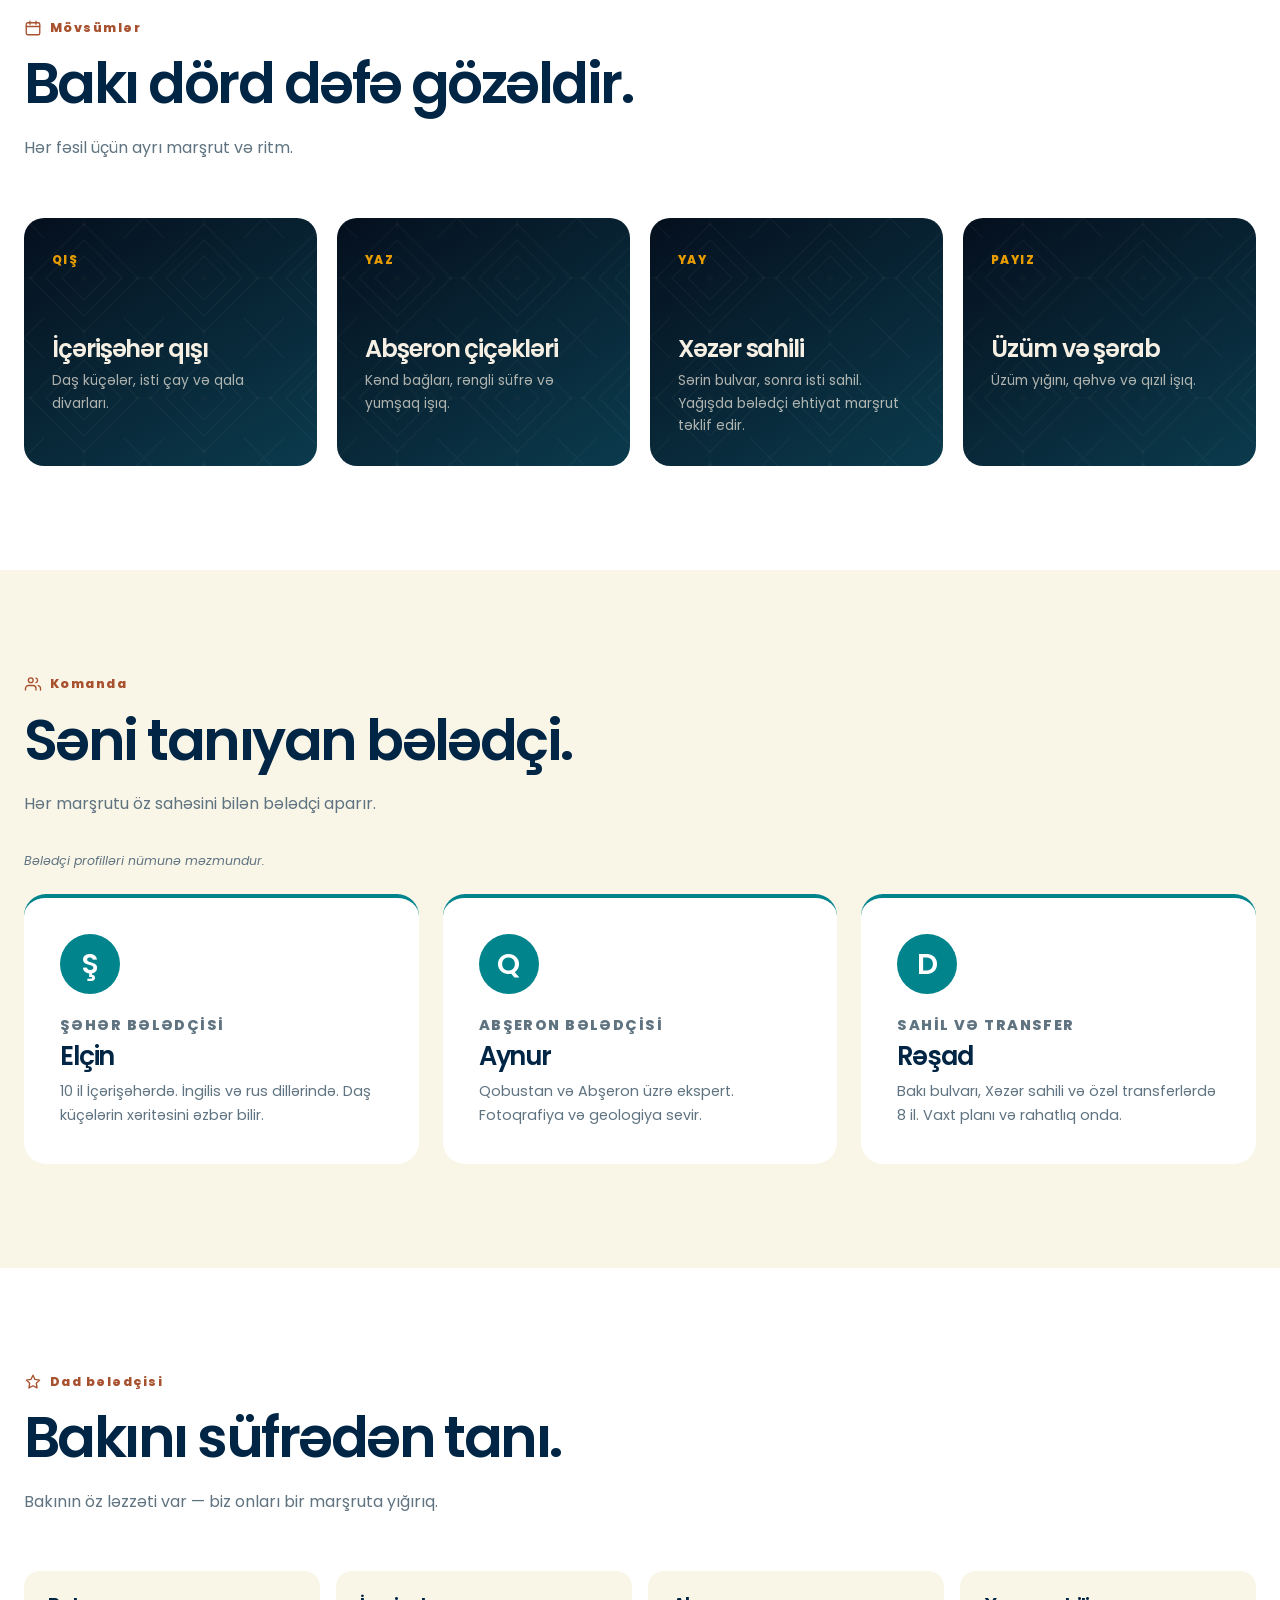
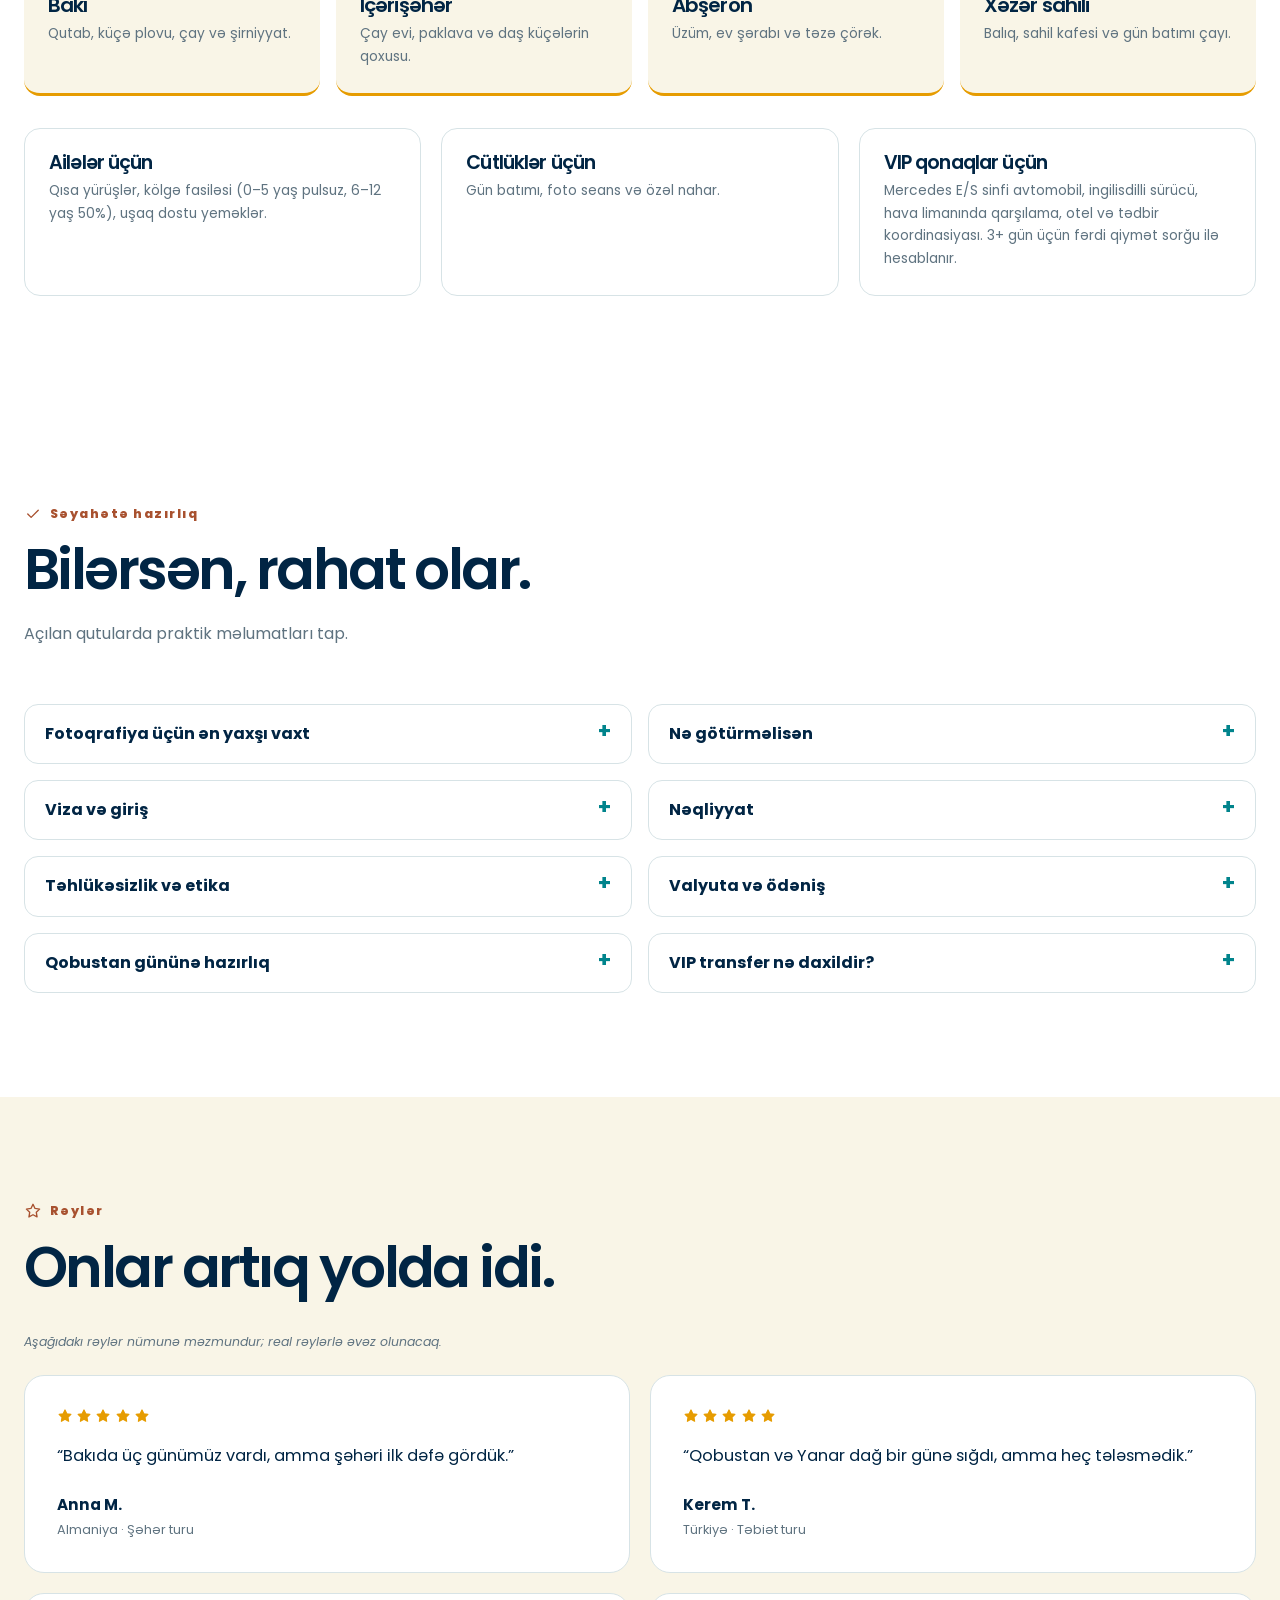
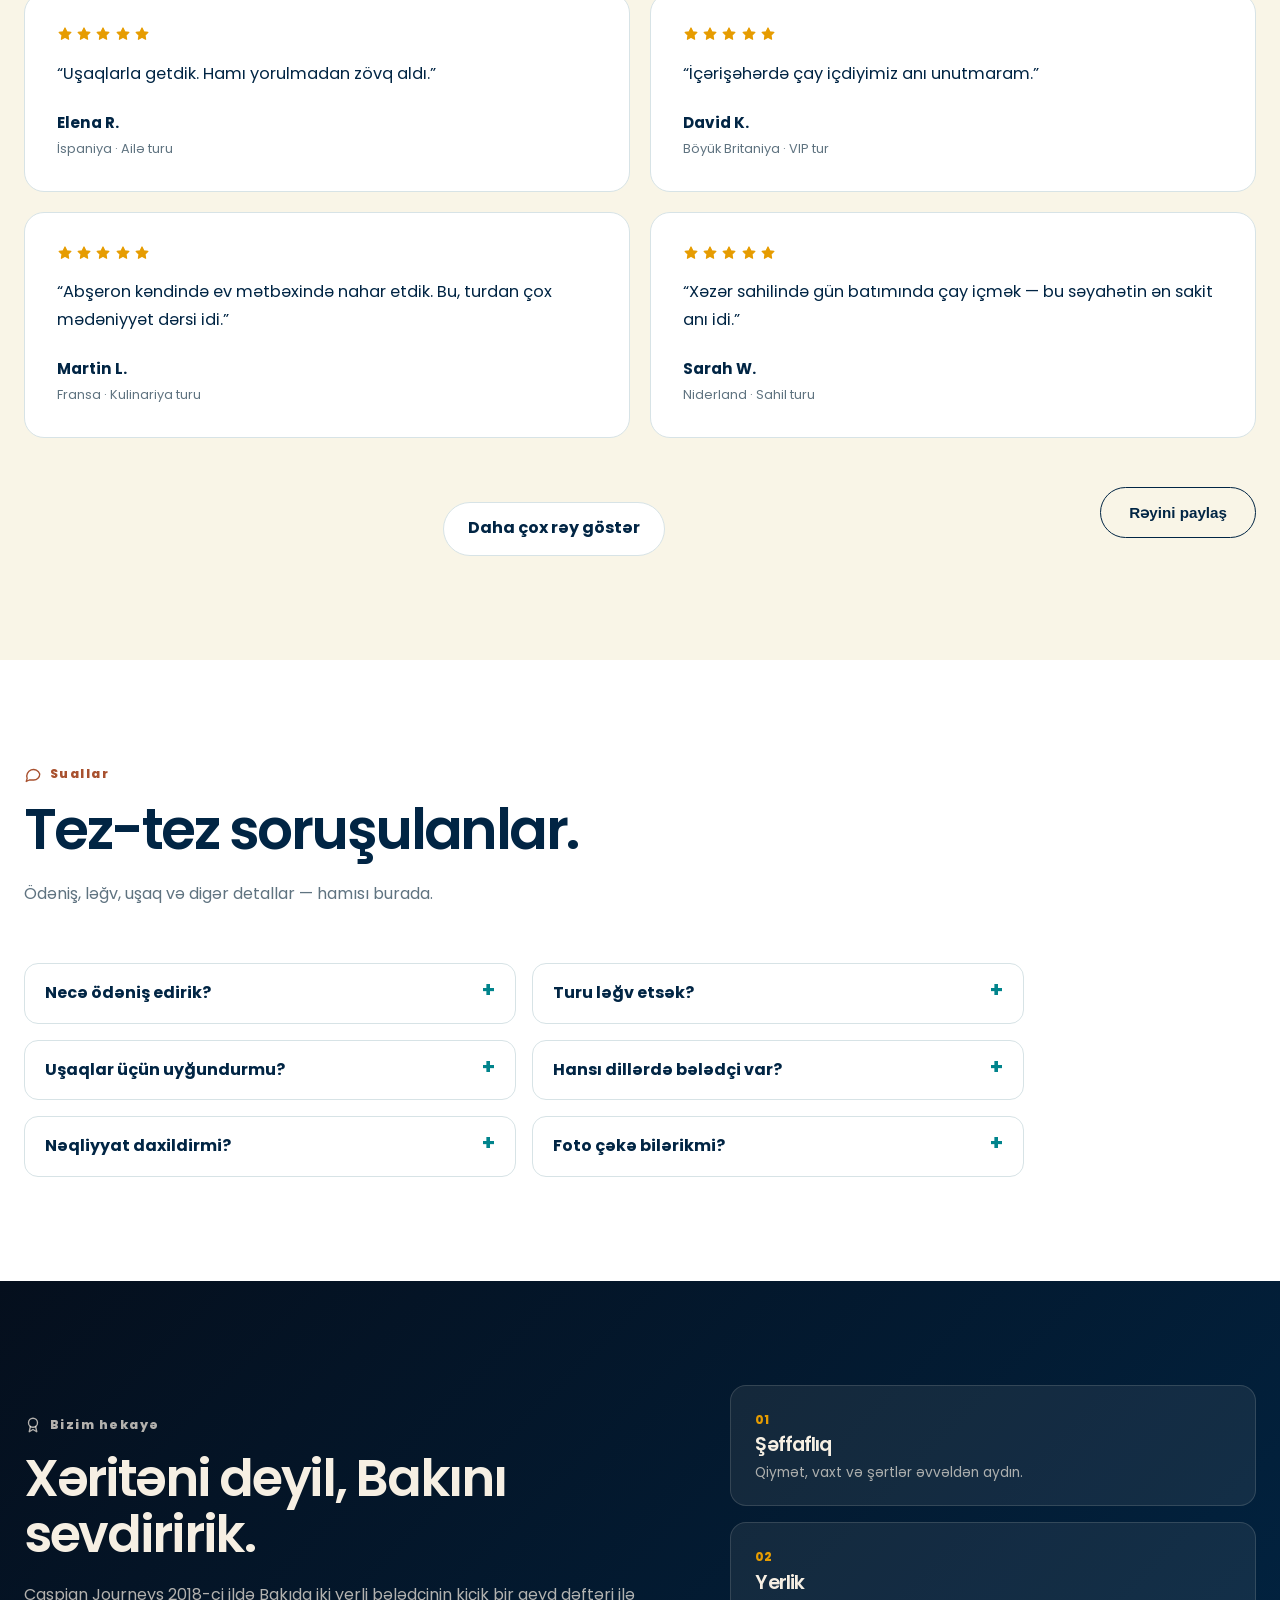
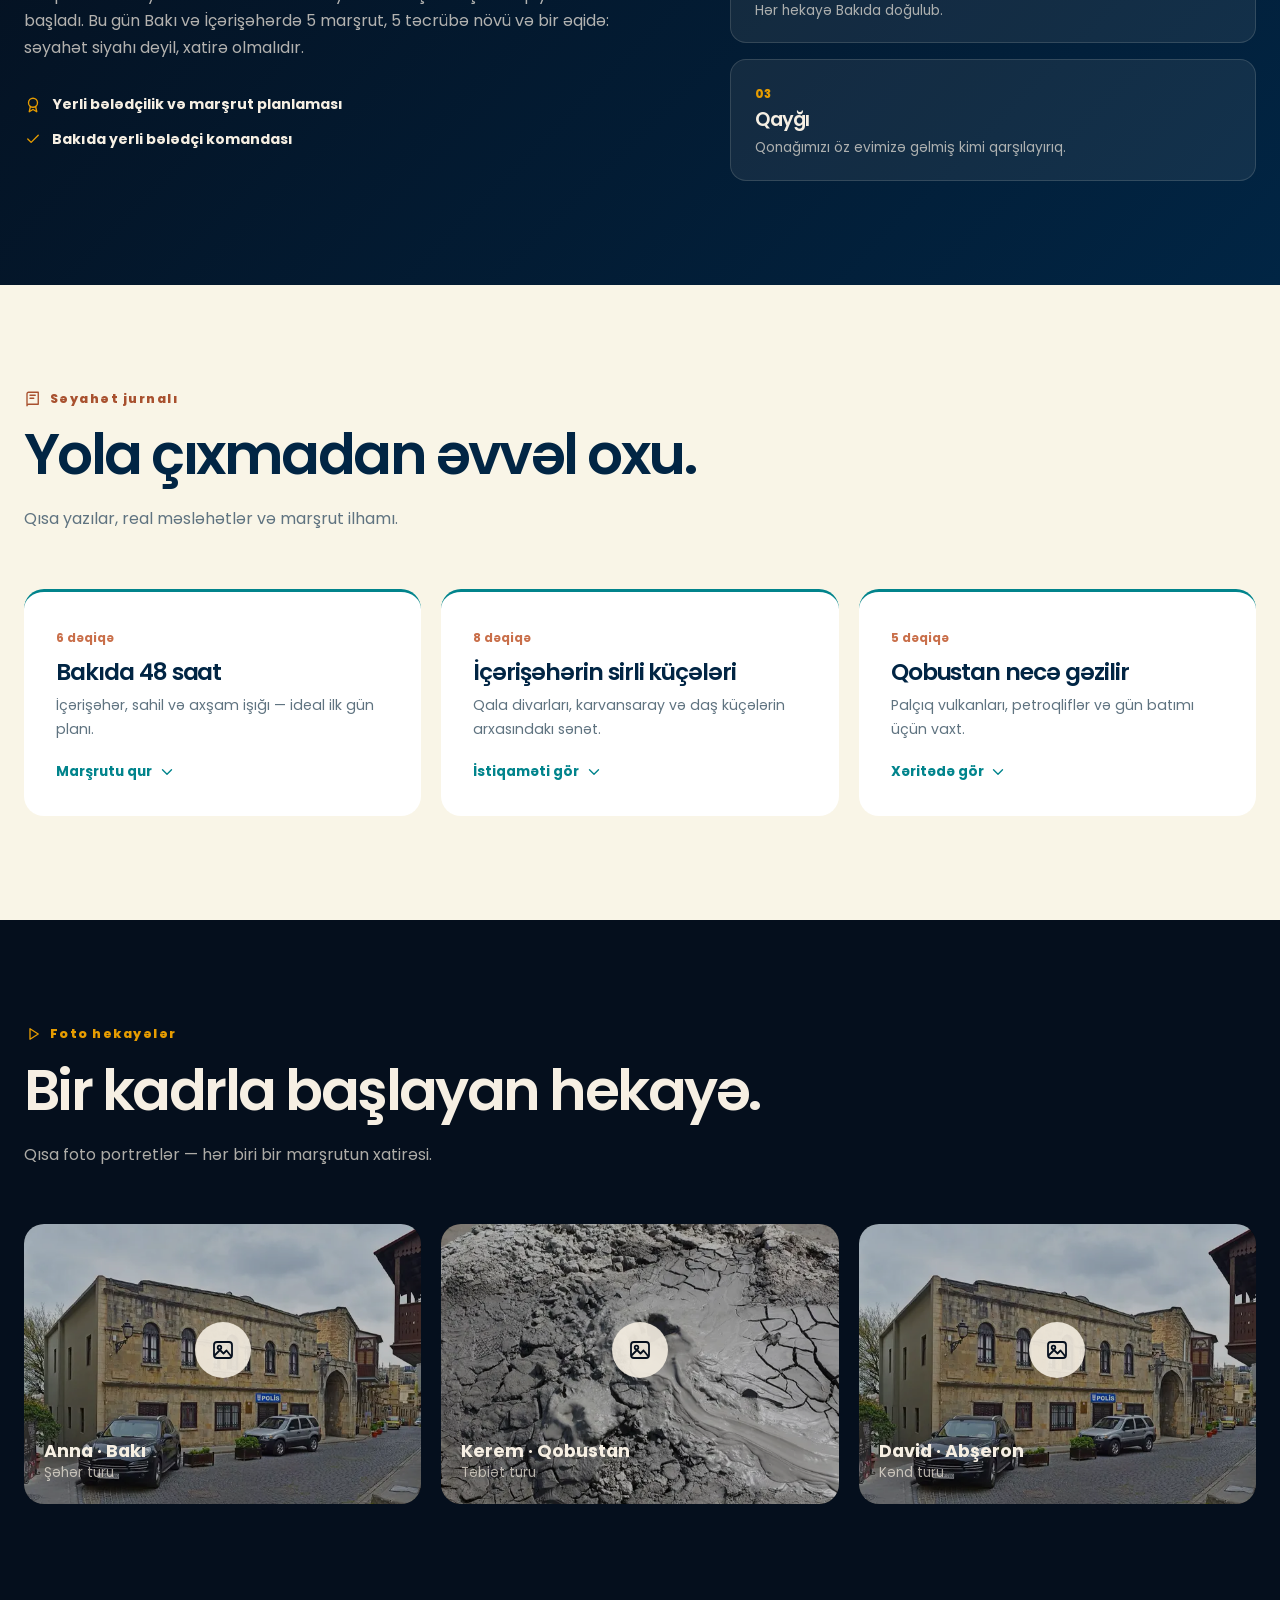
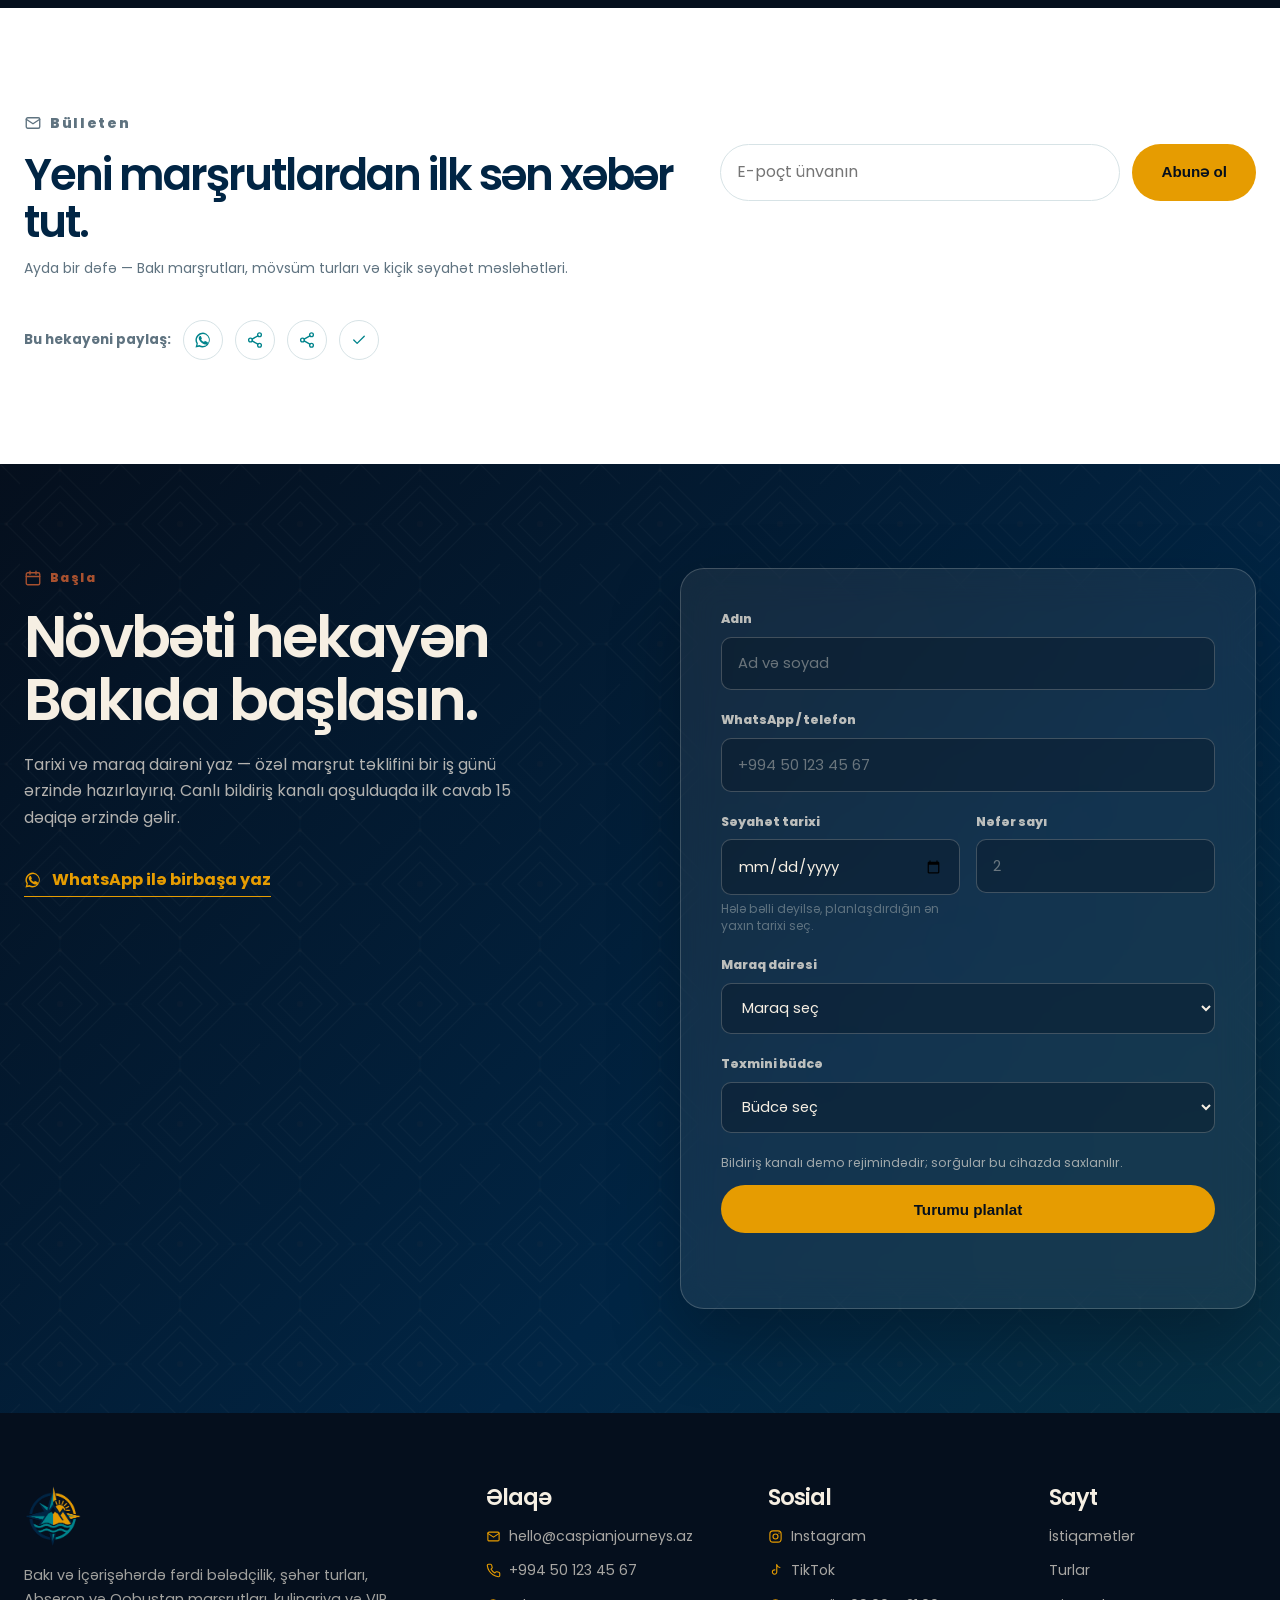
==== commit c1d405b4: "Focus Baku scope and localize final content" ====
--- a/index.html
+++ b/index.html
@@ -4,13 +4,13 @@
   <meta charset="UTF-8">
   <meta name="viewport" content="width=device-width, initial-scale=1.0">
   <script>document.documentElement.classList.add('js');</script>
-  <title>Caspian Journeys — Azərbaycanı sadəcə görmə, onu yaşa</title>
-  <meta name="description" content="Fərdi bələdçilik, şəhər turları, dağ və təbiət marşrutları, kulinariya, VIP transfer və xüsusi səyahət planlaması.">
+  <title>Caspian Journeys — Bakını sadəcə görmə, onu yaşa</title>
+  <meta name="description" content="Bakı və İçərişəhərdə fərdi bələdçilik, şəhər turları, Abşeron və Qobustan marşrutları, kulinariya və VIP transfer.">
   <meta name="theme-color" content="#012544">
   <meta property="og:type" content="website">
   <meta property="og:site_name" content="Caspian Journeys">
-  <meta property="og:title" content="Caspian Journeys — Azərbaycanı sadəcə görmə, onu yaşa">
-  <meta property="og:description" content="Yerli bələdçilərlə hazırlanmış fərdi, rahat və unudulmaz səyahətlər.">
+  <meta property="og:title" content="Caspian Journeys — Bakını sadəcə görmə, onu yaşa">
+  <meta property="og:description" content="Yerli bələdçilərlə Bakı və İçərişəhərdə hazırlanmış fərdi, rahat və unudulmaz səyahətlər.">
   <meta property="og:image" content="https://omarbabaiev.github.io/caspian-journeys/assets/images/dest-baku.jpg">
   <meta property="og:image:width" content="1200">
   <meta property="og:image:height" content="888">
@@ -20,8 +20,8 @@
   <meta property="og:locale:alternate" content="en_US">
   <meta property="og:locale:alternate" content="ru_RU">
   <meta name="twitter:card" content="summary_large_image">
-  <meta name="twitter:title" content="Caspian Journeys — Azərbaycanı sadəcə görmə, onu yaşa">
-  <meta name="twitter:description" content="Yerli bələdçilərlə fərdi səyahət planlaması, şəhər və dağ turları.">
+  <meta name="twitter:title" content="Caspian Journeys — Bakını sadəcə görmə, onu yaşa">
+  <meta name="twitter:description" content="Yerli bələdçilərlə Bakı və İçərişəhərdə fərdi səyahət planlaması və şəhər turları.">
   <meta name="twitter:image" content="https://omarbabaiev.github.io/caspian-journeys/assets/images/dest-baku.jpg">
   <link rel="canonical" href="https://omarbabaiev.github.io/caspian-journeys/">
   <link rel="alternate" hreflang="az" href="https://omarbabaiev.github.io/caspian-journeys/?lang=az">
@@ -34,22 +34,22 @@
     "@type": "TravelAgency",
     "name": "Caspian Journeys",
     "url": "https://omarbabaiev.github.io/caspian-journeys/",
-    "description": "Azərbaycan üzrə fərdi bələdçilik, şəhər turları, dağ marşrutları və kulinariya səyahətləri.",
+    "description": "Bakı və İçərişəhərdə fərdi bələdçilik, şəhər turları, Abşeron və Qobustan marşrutları və kulinariya səyahətləri.",
     "image": "https://omarbabaiev.github.io/caspian-journeys/assets/images/dest-baku.jpg",
     "address": {
       "@type": "PostalAddress",
       "addressLocality": "Bakı",
       "addressCountry": "AZ"
     },
-    "areaServed": { "@type": "Country", "name": "Azerbaijan" }
+    "areaServed": { "@type": "City", "name": "Baku" }
   }
   </script>
   <link rel="manifest" href="manifest.json">
-  <link rel="icon" type="image/png" href="assets/images/icon-192.png?v=7">
+  <link rel="icon" type="image/png" href="assets/images/icon-192.png?v=8">
   <link rel="preconnect" href="https://fonts.googleapis.com">
   <link rel="preconnect" href="https://fonts.gstatic.com" crossorigin>
   <link href="https://fonts.googleapis.com/css2?family=Poppins:ital,wght@0,300;0,400;0,500;0,600;0,700;0,800;1,400;1,500;1,600&display=swap" rel="stylesheet">
-  <link rel="stylesheet" href="css/style.css?v=7">
+  <link rel="stylesheet" href="css/style.css?v=8">
 </head>
 <body>
   <a class="skip-link" href="#main">Məzmuna keç</a>
@@ -83,7 +83,7 @@
   <header class="site-header">
     <div class="container navbar">
       <a href="#top" class="brand" aria-label="Caspian Journeys — ana səhifə">
-        <img src="assets/images/logo-mark-transparent.png?v=7" alt="Caspian Journeys loqosu" class="brand-logo">
+        <img src="assets/images/logo-mark-transparent.png?v=8" alt="Caspian Journeys loqosu" class="brand-logo">
       </a>
       <nav id="site-nav" class="site-nav" aria-label="Əsas menyu">
         <a href="#destinations" data-i18n="nav_dest">İstiqamətlər</a>
@@ -113,22 +113,22 @@
       <div class="hero-pattern" aria-hidden="true"></div>
       <div class="container hero-inner">
         <div class="hero-copy">
-          <p class="hero-kicker"><svg class="icon"><use href="#i-compass"/></svg> Caspian Journeys · Azerbaijan</p>
-          <h1 data-i18n="hero_title">Azərbaycanı sadəcə görmə. <em>Onu yaşa.</em></h1>
-          <p class="hero-lead" data-i18n="hero_lead">Yerli bələdçilərlə hazırlanmış fərdi, rahat və unudulmaz səyahətlər.</p>
+          <p class="hero-kicker"><svg class="icon"><use href="#i-compass"/></svg> Caspian Journeys · Bakı</p>
+          <h1 data-i18n="hero_title">Bakını sadəcə görmə. <em>Onu yaşa.</em></h1>
+          <p class="hero-lead" data-i18n="hero_lead">Bakı və İçərişəhərdə yerli bələdçilərlə hazırlanmış fərdi, rahat və unudulmaz səyahətlər.</p>
           <div class="hero-actions">
             <a class="btn btn-gold" href="#booking" data-i18n="cta_plan">Turunu planla</a>
             <a class="btn btn-ghost" href="#tours" data-i18n="cta_routes">Marşrutlara bax</a>
             <button class="btn btn-ghost" type="button" data-open-video><svg class="icon"><use href="#i-play"/></svg> <span data-i18n="cta_film">Hekayəni izlə</span></button>
           </div>
           <div class="hero-proof">
-            <span><strong>12</strong> <span>istiqamət</span></span>
+            <span><strong>5</strong> <span>istiqamət</span></span>
             <span><strong>5</strong> <span>təcrübə növü</span></span>
             <span><strong>3</strong> <span>yerli bələdçi</span></span>
           </div>
         </div>
         <div class="hero-visual" aria-hidden="true">
-          <svg class="collage" viewBox="0 0 520 560" role="img" aria-label="Bakı və Qafqaz marşrut kollajı">
+          <svg class="collage" viewBox="0 0 520 560" role="img" aria-label="Bakı və İçərişəhər marşrut kollajı">
             <defs>
               <linearGradient id="obsidian" x1="0" y1="0" x2="1" y2="1"><stop offset="0%" stop-color="#0b2038"/><stop offset="100%" stop-color="#020a14"/></linearGradient>
               <linearGradient id="flame" x1="0" y1="1" x2="0" y2="0"><stop offset="0%" stop-color="#C96F4A"/><stop offset="100%" stop-color="#F2B35C"/></linearGradient>
@@ -162,14 +162,14 @@
         <div class="section-head reveal">
           <p class="eyebrow"><svg class="icon"><use href="#i-pin"/></svg> <span data-i18n="dest_eyebrow">Populyar istiqamətlər</span></p>
           <h2 data-i18n="dest_title">Hər marşrutun öz hekayəsi var.</h2>
-          <p data-i18n="dest_lead">Bakının daş küçələrindən Qafqaz zirvələrinə — sənə uyğun gələn yeri seç, qalanını biz qurarıq.</p>
+          <p data-i18n="dest_lead">Bakının daş küçələrindən Abşeron bağlarına — sənə uyğun gələn marşrutu seç, qalanını biz qurarıq.</p>
         </div>
 
         <form class="filter-bar reveal" id="tour-filter" role="search">
           <label class="filter-field"><svg class="icon"><use href="#i-search"/></svg><input type="search" id="filter-search" aria-label="Axtar" placeholder="Marşrut axtar..."></label>
-          <label class="filter-field"><svg class="icon"><use href="#i-filter"/></svg><select id="filter-region" aria-label="Region"><option value="">Bütün regionlar</option><option value="baki">Bakı</option><option value="qobustan">Qobustan</option><option value="quba">Quba / Şahdağ</option><option value="sheki">Şəki / Qəbələ</option><option value="ismayilli">İsmayıllı</option><option value="xezer">Xəzər</option></select></label>
+          <label class="filter-field"><svg class="icon"><use href="#i-filter"/></svg><select id="filter-region" aria-label="Region"><option value="">Bütün ərazilər</option><option value="baki">Bakı &amp; İçərişəhər</option><option value="qobustan">Qobustan</option><option value="abseron">Abşeron</option><option value="xezer">Xəzər sahili</option></select></label>
           <select id="filter-duration" aria-label="Müddət"><option value="">İstənilən müddət</option><option value="short">Yarım gün</option><option value="day">1 gün</option><option value="multi">2+ gün</option></select>
-          <select id="filter-interest" aria-label="Maraq"><option value="">Bütün növlər</option><option value="city">Şəhər</option><option value="nature">Təbiət</option><option value="mountain">Dağ</option><option value="culture">Mədəniyyət</option><option value="food">Kulinariya</option></select>
+          <select id="filter-interest" aria-label="Maraq"><option value="">Bütün növlər</option><option value="city">Şəhər</option><option value="nature">Təbiət</option><option value="culture">Mədəniyyət</option><option value="food">Kulinariya</option></select>
           <button class="filter-apply" type="submit">Axtar</button>
           <button class="filter-reset" type="reset">Sıfırla</button>
         </form>
@@ -177,23 +177,16 @@
         <div class="quick-pick reveal" role="group" aria-label="Mənim üçün seç">
           <span>Mənim üçün seç:</span>
           <button type="button" data-route="Şəhər turları">Şəhər</button>
-          <button type="button" data-route="Dağ və təbiət">Təbiət</button>
+          <button type="button" data-route="Təbiət turları">Təbiət</button>
           <button type="button" data-route="Şəxsi səyahət planlaması">Ailə / fərdi</button>
         </div>
 
         <div class="destination-grid" id="destination-grid">
           <article class="destination-card card-feature reveal" data-region="baki" data-duration="short" data-interest="city"><picture><source type="image/webp" srcset="assets/images/dest-baku-600.webp 600w, assets/images/dest-baku-1000.webp 1000w" sizes="(max-width: 760px) 100vw, (max-width: 1100px) 50vw, 33vw"><img src="assets/images/dest-baku.jpg" alt="İçərişəhərin daş küçəsi" loading="lazy"></picture><div class="destination-overlay"><div class="destination-top"><span>Şəhər turu</span><span><svg class="icon"><use href="#i-clock"/></svg> 3 saat</span></div><h3>Bakı &amp; İçərişəhər</h3><p>Qız qalası, dar küçələr və Xəzər sahili.</p></div></article>
-          <article class="destination-card reveal" data-region="qobustan" data-duration="day" data-interest="nature"><picture><source type="image/webp" srcset="assets/images/dest-gobustan-600.webp 600w, assets/images/dest-gobustan-1000.webp 1000w" sizes="(max-width: 760px) 100vw, (max-width: 1100px) 50vw, 33vw"><img src="assets/images/dest-gobustan.jpg" alt="Qobustan palçıq vulkanları" loading="lazy"></picture><div class="destination-overlay"><div class="destination-top"><span>Təbiət</span><span><svg class="icon"><use href="#i-clock"/></svg> 5 saat</span></div><h3>Qobustan &amp; Palçıq Vulkanları</h3><p>Qaya təsvirləri və yarım səhra işığı.</p></div></article>
-          <article class="destination-card reveal" data-region="quba" data-duration="day" data-interest="mountain"><picture><source type="image/webp" srcset="assets/images/dest-shahdag-600.webp 600w, assets/images/dest-shahdag-1000.webp 1000w" sizes="(max-width: 760px) 100vw, (max-width: 1100px) 50vw, 33vw"><img src="assets/images/dest-shahdag.jpg" alt="Şahdağ dağları" loading="lazy"></picture><div class="destination-overlay"><div class="destination-top"><span>Dağ</span><span><svg class="icon"><use href="#i-clock"/></svg> 1 gün</span></div><span class="route-badge">Orta çətinlik · 1600 m · 18 km · May–Okt</span><h3>Şahdağ &amp; Quba</h3><p>Zirvələr, meşə yolları və Quba bağları.</p></div></article>
-          <article class="destination-card reveal" data-region="sheki" data-duration="multi" data-interest="culture"><picture><source type="image/webp" srcset="assets/images/dest-sheki-600.webp 600w, assets/images/dest-sheki-1000.webp 1000w" sizes="(max-width: 760px) 100vw, (max-width: 1100px) 50vw, 33vw"><img src="assets/images/dest-sheki.jpg" alt="Şəki karvansarayı" loading="lazy"></picture><div class="destination-overlay"><div class="destination-top"><span>Mədəniyyət</span><span><svg class="icon"><use href="#i-clock"/></svg> 2 gün</span></div><h3>Şəki &amp; Qəbələ</h3><p>Karvansaraylar, ipək yolu və meşələr.</p></div></article>
-          <article class="destination-card reveal" data-region="ismayilli" data-duration="day" data-interest="culture"><picture><source type="image/webp" srcset="assets/images/dest-lahic-600.webp 600w, assets/images/dest-lahic-1000.webp 1000w" sizes="(max-width: 760px) 100vw, (max-width: 1100px) 50vw, 33vw"><img src="assets/images/dest-lahic.jpg" alt="Lahıc kəndi" loading="lazy"></picture><div class="destination-overlay"><div class="destination-top"><span>Sənətkarlıq</span><span><svg class="icon"><use href="#i-clock"/></svg> 1 gün</span></div><h3>Lahıc &amp; İsmayıllı</h3><p>Mis sənətkarlığı və daş küçələr.</p></div></article>
+          <article class="destination-card reveal" data-region="qobustan" data-duration="day" data-interest="nature"><picture><source type="image/webp" srcset="assets/images/dest-gobustan-600.webp 600w, assets/images/dest-gobustan-1000.webp 1000w" sizes="(max-width: 760px) 100vw, (max-width: 1100px) 50vw, 33vw"><img src="assets/images/dest-gobustan.jpg" alt="Qobustan palçıq vulkanları" loading="lazy"></picture><div class="destination-overlay"><div class="destination-top"><span>Təbiət</span><span><svg class="icon"><use href="#i-clock"/></svg> 5 saat</span></div><span class="route-badge">Asan marşrut · 8 km · Bütün il</span><h3>Qobustan &amp; Palçıq Vulkanları</h3><p>Qaya təsvirləri və yarım səhra işığı.</p></div></article>
+          <article class="destination-card reveal" data-region="abseron" data-duration="day" data-interest="culture"><picture><source type="image/webp" srcset="assets/images/dest-baku-600.webp 600w, assets/images/dest-baku-1000.webp 1000w" sizes="(max-width: 760px) 100vw, (max-width: 1100px) 50vw, 33vw"><img src="assets/images/dest-baku.jpg" alt="Abşeron kəndləri" loading="lazy"></picture><div class="destination-overlay"><div class="destination-top"><span>Kənd həyatı</span><span><svg class="icon"><use href="#i-clock"/></svg> 1 gün</span></div><h3>Abşeron kəndləri</h3><p>Üzüm bağları, kənd evləri və çay süfrəsi.</p></div></article>
+          <article class="destination-card reveal extra-place" data-region="baki" data-duration="short" data-interest="nature"><picture><source type="image/webp" srcset="assets/images/dest-gobustan-600.webp 600w, assets/images/dest-gobustan-1000.webp 1000w" sizes="(max-width: 760px) 100vw, (max-width: 1100px) 50vw, 33vw"><img src="assets/images/dest-gobustan.jpg" alt="Yanar dağ" loading="lazy"></picture><div class="destination-overlay"><div class="destination-top"><span>Təbiət</span><span><svg class="icon"><use href="#i-clock"/></svg> 2 saat</span></div><h3>Yanar Dağ</h3><p>Yeraltı qazın yaratdığı əbədi alov.</p></div></article>
           <article class="destination-card reveal extra-place" data-region="xezer" data-duration="day" data-interest="nature"><picture><source type="image/webp" srcset="assets/images/dest-baku-600.webp 600w, assets/images/dest-baku-1000.webp 1000w" sizes="(max-width: 760px) 100vw, (max-width: 1100px) 50vw, 33vw"><img src="assets/images/dest-baku.jpg" alt="Xəzər sahili" loading="lazy"></picture><div class="destination-overlay"><div class="destination-top"><span>Sahil</span><span><svg class="icon"><use href="#i-clock"/></svg> 1 gün</span></div><h3>Xəzər sahili</h3><p>Bulvar, marina və gün batımı.</p></div></article>
-          <article class="destination-card reveal extra-place" data-region="quba" data-duration="multi" data-interest="mountain"><picture><source type="image/webp" srcset="assets/images/dest-shahdag-600.webp 600w, assets/images/dest-shahdag-1000.webp 1000w" sizes="(max-width: 760px) 100vw, (max-width: 1100px) 50vw, 33vw"><img src="assets/images/dest-shahdag.jpg" alt="Xınalıq kəndi ətrafı dağlar" loading="lazy"></picture><div class="destination-overlay"><div class="destination-top"><span>Dağ kəndi</span><span><svg class="icon"><use href="#i-clock"/></svg> 2 gün</span></div><span class="route-badge">Çətin · 2350 m · 12 km · İyun–Sent</span><h3>Xınalıq</h3><p>Qafqazın ən yüksək dağ kəndlərindən biri.</p></div></article>
-          <article class="destination-card reveal extra-place" data-region="baki" data-duration="short" data-interest="nature"><picture><source type="image/webp" srcset="assets/images/dest-gobustan-600.webp 600w, assets/images/dest-gobustan-1000.webp 1000w" sizes="(max-width: 760px) 100vw, (max-width: 1100px) 50vw, 33vw"><img src="assets/images/dest-gobustan.jpg" alt="Yanar dağ" loading="lazy"></picture><div class="destination-overlay"><div class="destination-top"><span>Təbiət</span><span><svg class="icon"><use href="#i-clock"/></svg> 2 saat</span></div><h3>Yanar Dağ</h3><p>Yeraltı qazın yaratdığı əbədi alov.</p></div></article>
-          <article class="destination-card reveal extra-place" data-region="ismayilli" data-duration="day" data-interest="nature"><picture><source type="image/webp" srcset="assets/images/dest-lahic-600.webp 600w, assets/images/dest-lahic-1000.webp 1000w" sizes="(max-width: 760px) 100vw, (max-width: 1100px) 50vw, 33vw"><img src="assets/images/dest-lahic.jpg" alt="Qalaaltı meşəsi" loading="lazy"></picture><div class="destination-overlay"><div class="destination-top"><span>Sağlamlıq</span><span><svg class="icon"><use href="#i-clock"/></svg> 1 gün</span></div><h3>Qalaaltı</h3><p>Meşə havası, mineral su və sakitlik.</p></div></article>
-          <article class="destination-card reveal extra-place" data-region="ismayilli" data-duration="day" data-interest="nature"><picture><source type="image/webp" srcset="assets/images/dest-shahdag-600.webp 600w, assets/images/dest-shahdag-1000.webp 1000w" sizes="(max-width: 760px) 100vw, (max-width: 1100px) 50vw, 33vw"><img src="assets/images/dest-shahdag.jpg" alt="Hirkan meşələri" loading="lazy"></picture><div class="destination-overlay"><div class="destination-top"><span>Ekoturizm</span><span><svg class="icon"><use href="#i-clock"/></svg> 1 gün</span></div><h3>Hirkan meşələri</h3><p>UNESCO qoruğu, şəlalələr və qədim ağaclar.</p></div></article>
-          <article class="destination-card reveal extra-place" data-region="baki" data-duration="day" data-interest="culture"><picture><source type="image/webp" srcset="assets/images/dest-baku-600.webp 600w, assets/images/dest-baku-1000.webp 1000w" sizes="(max-width: 760px) 100vw, (max-width: 1100px) 50vw, 33vw"><img src="assets/images/dest-baku.jpg" alt="Abşeron kəndləri" loading="lazy"></picture><div class="destination-overlay"><div class="destination-top"><span>Kənd həyatı</span><span><svg class="icon"><use href="#i-clock"/></svg> 1 gün</span></div><h3>Abşeron kəndləri</h3><p>Üzüm bağları, kənd evləri və çay süfrəsi.</p></div></article>
-          <article class="destination-card reveal extra-place" data-region="sheki" data-duration="multi" data-interest="culture"><picture><source type="image/webp" srcset="assets/images/dest-sheki-600.webp 600w, assets/images/dest-sheki-1000.webp 1000w" sizes="(max-width: 760px) 100vw, (max-width: 1100px) 50vw, 33vw"><img src="assets/images/dest-sheki.jpg" alt="Naxçivan dağ mənzərəsi" loading="lazy"></picture><div class="destination-overlay"><div class="destination-top"><span>Region</span><span><svg class="icon"><use href="#i-clock"/></svg> 3 gün</span></div><h3>Naxçivan</h3><p>Çəngəl, Qarabağlar və dağ yolları.</p></div></article>
         </div>
         <button class="load-more" id="load-places" type="button">Daha çox istiqamət göstər</button>
       </div>
@@ -205,18 +198,19 @@
         <div class="section-head reveal"><p class="eyebrow"><svg class="icon"><use href="#i-compass"/></svg> <span data-i18n="map_eyebrow">Xəritə</span></p><h2 data-i18n="map_title">Marşrutu özün qur.</h2><p>Nöqtəyə kliklə və ya klaviatura ilə seç — detallar və təklif olunan vaxt görünəcək.</p></div>
         <div class="map-grid reveal">
           <div class="map-canvas">
-            <svg viewBox="0 0 620 420" role="img" aria-label="Azərbaycan marşrut xəritəsi">
-              <rect width="620" height="420" rx="24" fill="#0a1c30"/>
-              <path d="M40 300C120 250 150 180 250 160C340 142 420 90 570 70" fill="none" stroke="#2AA7C6" stroke-opacity=".35" stroke-width="2" stroke-dasharray="6 8"/>
-              <path d="M60 350C170 310 210 240 320 230C430 220 500 150 580 120" fill="none" stroke="#C96F4A" stroke-opacity=".35" stroke-width="2" stroke-dasharray="6 8"/>
+            <svg viewBox="0 0 620 420" role="img" aria-label="Bakı və Abşeron marşrut xəritəsi">
+              <rect width="620" height="420" rx="24" fill="#0b2138"/>
+              <path d="M0 300C70 286 120 320 190 296C250 274 300 306 350 270C400 234 470 250 620 196V420H0Z" fill="#08293f"/>
+              <path d="M0 300C70 286 120 320 190 296C250 274 300 306 350 270C400 234 470 250 620 196" fill="none" stroke="#2AA7C6" stroke-opacity=".55" stroke-width="2"/>
+              <path d="M40 352C130 322 200 360 280 320C360 280 440 316 590 254" fill="none" stroke="#C96F4A" stroke-opacity=".3" stroke-width="2" stroke-dasharray="6 8"/>
               <g class="map-points">
-                <circle class="map-point is-selected" data-place="baki" tabindex="0" role="button" aria-label="Bakı" cx="90" cy="320" r="11"/>
-                <circle class="map-point" data-place="qobustan" tabindex="0" role="button" aria-label="Qobustan" cx="190" cy="280" r="9"/>
-                <circle class="map-point" data-place="sheki" tabindex="0" role="button" aria-label="Şəki" cx="360" cy="220" r="9"/>
-                <circle class="map-point" data-place="shahdag" tabindex="0" role="button" aria-label="Şahdağ" cx="470" cy="130" r="9"/>
-                <circle class="map-point" data-place="lahic" tabindex="0" role="button" aria-label="Lahıc" cx="280" cy="310" r="9"/>
+                <circle class="map-point is-selected" data-place="baki" tabindex="0" role="button" aria-label="Bakı" cx="330" cy="250" r="11"/>
+                <circle class="map-point" data-place="qobustan" tabindex="0" role="button" aria-label="Qobustan" cx="170" cy="300" r="9"/>
+                <circle class="map-point" data-place="abseron" tabindex="0" role="button" aria-label="Abşeron" cx="430" cy="205" r="9"/>
+                <circle class="map-point" data-place="xezer" tabindex="0" role="button" aria-label="Xəzər sahili" cx="480" cy="300" r="9"/>
+                <circle class="map-point" data-place="yanardag" tabindex="0" role="button" aria-label="Yanar Dağ" cx="255" cy="175" r="9"/>
               </g>
-              <g fill="#F6EFE3" font-size="12" font-family="Poppins, sans-serif" opacity=".6"><text x="70" y="350">BAKI</text><text x="175" y="265">QOBUSTAN</text><text x="340" y="205">ŞƏKİ</text><text x="450" y="115">ŞAHDAĞ</text><text x="265" y="340">LAHIC</text></g>
+              <g fill="#F6EFE3" font-size="12" font-family="Poppins, sans-serif" opacity=".6"><text x="290" y="285">BAKI</text><text x="120" y="330">QOBUSTAN</text><text x="398" y="192">ABŞERON</text><text x="452" y="330">XƏZƏR</text><text x="212" y="166">YANAR DAĞ</text></g>
             </svg>
           </div>
           <aside class="map-detail" id="map-detail" aria-live="polite" data-no-i18n>
@@ -253,7 +247,7 @@
             <div class="price-row price-head"><span>Paket</span><span>Müddət</span><span>Başlanğıc</span></div>
             <div class="price-row"><span>Şəhər gəzintisi</span><span>3 saat</span><strong>45 AZN / nəfər</strong></div>
             <div class="price-row"><span>Qobustan günlük</span><span>1 gün</span><strong>90 AZN / nəfər</strong></div>
-            <div class="price-row"><span>Şəki &amp; Qəbələ</span><span>2 gün</span><strong>240 AZN / nəfər</strong></div>
+            <div class="price-row"><span>Abşeron günü</span><span>1 gün</span><strong>70 AZN / nəfər</strong></div>
             <div class="price-row"><span>VIP fərdi plan</span><span>Sorğu ilə</span><strong>Fərdi hesablanır</strong></div>
           </div>
           <div class="included-box reveal" role="group" aria-label="Qiymətə daxil olanlar">
@@ -285,7 +279,7 @@
               <label><input type="checkbox" data-interest value="şəhər tarixi"> Şəhər tarixi</label>
               <label><input type="checkbox" data-interest value="təbiət"> Təbiət</label>
               <label><input type="checkbox" data-interest value="kulinariya"> Kulinariya</label>
-              <label><input type="checkbox" data-interest value="dağ"> Dağ</label>
+              <label><input type="checkbox" data-interest value="sahil"> Sahil</label>
               <label><input type="checkbox" data-interest value="fotoqrafiya"> Fotoqrafiya</label>
             </fieldset>
             <div class="days-label"><span>Gün sayı: <output id="builder-days-output" data-no-i18n>2</output></span><input type="range" id="builder-days" aria-label="Gün sayı" min="1" max="5" value="2"></div>
@@ -299,22 +293,22 @@
     <!-- PACKAGE -->
     <section id="tours" class="section package">
       <div class="container package-grid">
-        <div class="package-copy reveal"><p class="eyebrow"><svg class="icon"><use href="#i-star"/></svg> <span data-i18n="tours_eyebrow">Seçilmiş tur paketi</span></p><h2 data-i18n="tours_title">3 günlük Azərbaycan dadı.</h2><p>Bakı, Qobustan və Şəki &amp; Qəbələni bir nəfəsə birləşdirən proqram.</p>
+        <div class="package-copy reveal"><p class="eyebrow"><svg class="icon"><use href="#i-star"/></svg> <span data-i18n="tours_eyebrow">Seçilmiş tur paketi</span></p><h2 data-i18n="tours_title">3 günlük Bakı hekayəsi.</h2><p>İçərişəhər, Qobustan və Abşeronu bir nəfəsə birləşdirən proqram.</p>
           <div class="package-meta"><span><svg class="icon"><use href="#i-calendar"/></svg> 3 gün</span><span><svg class="icon"><use href="#i-users"/></svg> 2–6 nəfər</span><span><svg class="icon"><use href="#i-check"/></svg> Transferlər daxil</span></div>
           <div class="package-price"><span>Qiymət</span><strong>Sorğu ilə</strong></div>
-          <a class="btn btn-dark" href="#booking" data-route="3 günlük Azərbaycan dadı">Bu turu istə</a>
+          <a class="btn btn-dark" href="#booking" data-route="3 günlük Bakı hekayəsi">Bu turu istə</a>
         </div>
         <ol class="package-timeline reveal">
           <li><span class="day">Gün 01</span><div><h3>Bakı</h3><p>İçərişəhər, Qız qalası, Sahil bulvarı və kulinariya dayanacağı.</p></div></li>
           <li><span class="day">Gün 02</span><div><h3>Qobustan</h3><p>Qaya təsvirləri, palçıq vulkanları, Yanar dağ və gün batımı.</p></div></li>
-          <li><span class="day">Gün 03</span><div><h3>Şəki &amp; Qəbələ</h3><p>Yuxarı Karvansaray, vitrajlar, meşə yolu və ev mətbəxi.</p></div></li>
+          <li><span class="day">Gün 03</span><div><h3>Abşeron</h3><p>Kənd evləri, üzüm bağı, ev mətbəxi və Xəzər sahili.</p></div></li>
         </ol>
       </div>
       <div class="container itinerary-archive reveal">
         <details><summary>Digər günlük marşrutlar</summary>
           <div class="archive-grid">
             <div><h4>Şəhər günü</h4><p>09:30 görüş · 10:00 Qız qalası · 12:00 hamam · 14:00 nahar · 16:00 sahil.</p></div>
-            <div><h4>Dağ günü</h4><p>08:00 Qubaya yola çıxış · 10:30 kənd yolu · 13:00 piknik · 16:00 qayıdış.</p></div>
+            <div><h4>Abşeron günü</h4><p>09:00 Abşerona yola çıxış · 10:30 kənd evi · 13:00 nahar · 16:00 sahil.</p></div>
             <div><h4>Kulinariya günü</h4><p>10:00 bazar · 11:30 ev mətbəxi · 14:00 çay evi · 16:00 desert.</p></div>
           </div>
         </details>
@@ -324,13 +318,13 @@
     <!-- EXPERIENCES -->
     <section class="section experiences">
       <div class="container">
-        <div class="section-head reveal"><p class="eyebrow"><svg class="icon"><use href="#i-mountain"/></svg> <span data-i18n="exp_eyebrow">Təcrübələr</span></p><h2 data-i18n="exp_title">Görmək yetməz, hiss etmək lazım.</h2><p>Bir səyahətdə bir neçə Azərbaycan — dad, tarix, təbiət, macəra və kadr.</p></div>
+        <div class="section-head reveal"><p class="eyebrow"><svg class="icon"><use href="#i-mountain"/></svg> <span data-i18n="exp_eyebrow">Təcrübələr</span></p><h2 data-i18n="exp_title">Görmək yetməz, hiss etmək lazım.</h2><p>Bir şəhərdə bir neçə hekayə — dad, tarix, sahil, macəra və kadr.</p></div>
         <div class="experience-grid">
           <article class="experience-card exp-cuisine reveal" data-lightbox="assets/images/exp-cuisine.jpg" data-caption="Azərbaycan süfrəsi"><picture><source type="image/webp" srcset="assets/images/exp-cuisine-600.webp 600w, assets/images/exp-cuisine-1000.webp 1000w" sizes="(max-width: 760px) 100vw, (max-width: 1100px) 50vw, 20vw"><img src="assets/images/exp-cuisine.jpg" alt="Azərbaycan yeməkləri" loading="lazy"></picture><div><p class="exp-tag">01 · Dad</p><h3>Kulinariya</h3><p>Plov, dolma, piti və çay — ev sahiblərinin süfrəsində.</p></div></article>
           <article class="experience-card exp-history reveal" data-lightbox="assets/images/dest-baku.jpg" data-caption="İçərişəhər"><picture><source type="image/webp" srcset="assets/images/dest-baku-600.webp 600w, assets/images/dest-baku-1000.webp 1000w" sizes="(max-width: 760px) 100vw, (max-width: 1100px) 50vw, 33vw"><img src="assets/images/dest-baku.jpg" alt="İçərişəhər" loading="lazy"></picture><div><p class="exp-tag">02 · Keçmiş</p><h3>Tarix</h3><p>Qala divarları, karvansaraylar və ipək yolu izləri.</p></div></article>
-          <article class="experience-card exp-nature reveal" data-lightbox="assets/images/dest-shahdag.jpg" data-caption="Şahdağ"><picture><source type="image/webp" srcset="assets/images/dest-shahdag-600.webp 600w, assets/images/dest-shahdag-1000.webp 1000w" sizes="(max-width: 760px) 100vw, (max-width: 1100px) 50vw, 33vw"><img src="assets/images/dest-shahdag.jpg" alt="Şahdağ" loading="lazy"></picture><div><p class="exp-tag">03 · Nəfəs</p><h3>Təbiət</h3><p>Zirvə havası, meşə səsi və Xəzərin duzu.</p></div></article>
-          <article class="experience-card exp-adventure reveal" data-lightbox="assets/images/dest-gobustan.jpg" data-caption="Qobustan"><picture><source type="image/webp" srcset="assets/images/dest-gobustan-600.webp 600w, assets/images/dest-gobustan-1000.webp 1000w" sizes="(max-width: 760px) 100vw, (max-width: 1100px) 50vw, 33vw"><img src="assets/images/dest-gobustan.jpg" alt="Qobustan" loading="lazy"></picture><div><p class="exp-tag">04 · Hərəkət</p><h3>Macəra</h3><p>Vulkan yürüşü, dağ yolu və gözlənilməz dayanacaqlar.</p></div></article>
-          <article class="experience-card exp-photo reveal" data-lightbox="assets/images/dest-sheki.jpg" data-caption="Şəki"><picture><source type="image/webp" srcset="assets/images/dest-sheki-600.webp 600w, assets/images/dest-sheki-1000.webp 1000w" sizes="(max-width: 760px) 100vw, (max-width: 1100px) 50vw, 33vw"><img src="assets/images/dest-sheki.jpg" alt="Şəki" loading="lazy"></picture><div><p class="exp-tag">05 · Kadr</p><h3>Foto turları</h3><p>İşığın ən gözəl olduğu vaxtlarda çəkiliş.</p></div></article>
+          <article class="experience-card exp-nature reveal" data-lightbox="assets/images/dest-baku.jpg" data-caption="Xəzər sahili"><picture><source type="image/webp" srcset="assets/images/dest-baku-600.webp 600w, assets/images/dest-baku-1000.webp 1000w" sizes="(max-width: 760px) 100vw, (max-width: 1100px) 50vw, 33vw"><img src="assets/images/dest-baku.jpg" alt="Xəzər sahili" loading="lazy"></picture><div><p class="exp-tag">03 · Nəfəs</p><h3>Təbiət</h3><p>Xəzərin duzu, bulvar yaşıllığı və sahil işığı.</p></div></article>
+          <article class="experience-card exp-adventure reveal" data-lightbox="assets/images/dest-gobustan.jpg" data-caption="Qobustan"><picture><source type="image/webp" srcset="assets/images/dest-gobustan-600.webp 600w, assets/images/dest-gobustan-1000.webp 1000w" sizes="(max-width: 760px) 100vw, (max-width: 1100px) 50vw, 33vw"><img src="assets/images/dest-gobustan.jpg" alt="Qobustan" loading="lazy"></picture><div><p class="exp-tag">04 · Hərəkət</p><h3>Macəra</h3><p>Vulkan yürüşü, qaya təsvirləri və gözlənilməz dayanacaqlar.</p></div></article>
+          <article class="experience-card exp-photo reveal" data-lightbox="assets/images/dest-baku.jpg" data-caption="İçərişəhər"><picture><source type="image/webp" srcset="assets/images/dest-baku-600.webp 600w, assets/images/dest-baku-1000.webp 1000w" sizes="(max-width: 760px) 100vw, (max-width: 1100px) 50vw, 33vw"><img src="assets/images/dest-baku.jpg" alt="İçərişəhər işığı" loading="lazy"></picture><div><p class="exp-tag">05 · Kadr</p><h3>Foto turları</h3><p>İşığın ən gözəl olduğu vaxtlarda çəkiliş.</p></div></article>
         </div>
       </div>
     </section>
@@ -338,12 +332,12 @@
     <!-- SEASONAL -->
     <section class="section seasonal">
       <div class="container">
-        <div class="section-head reveal"><p class="eyebrow"><svg class="icon"><use href="#i-calendar"/></svg> <span data-i18n="season_eyebrow">Mövsümlər</span></p><h2 data-i18n="season_title">Azərbaycan dörd dəfə gözəldir.</h2><p>Hər fəsil üçün ayrı marşrut və ritm.</p></div>
+        <div class="section-head reveal"><p class="eyebrow"><svg class="icon"><use href="#i-calendar"/></svg> <span data-i18n="season_eyebrow">Mövsümlər</span></p><h2 data-i18n="season_title">Bakı dörd dəfə gözəldir.</h2><p>Hər fəsil üçün ayrı marşrut və ritm.</p></div>
         <div class="season-grid">
-          <article class="season-card reveal"><span>Qış</span><h3>Şahdağ qarı</h3><p>Zirvə havası, isti çay və meşə yolu.</p></article>
-          <article class="season-card reveal"><span>Yaz</span><h3>Çiçək yolu</h3><p>Quba bağları, Lahıc və kənd həyatı.</p></article>
-          <article class="season-card reveal"><span>Yay</span><h3>Dağ və Xəzər</h3><p>Sərin zirvə, sonra isti sahil. Yağışda bələdçi ehtiyat marşrut təklif edir.</p></article>
-          <article class="season-card reveal"><span>Payız</span><h3>Kənd və şərab</h3><p>Üzüm yığını, qəhvə və qızıl işıq.</p></article>
+          <article class="season-card reveal"><span>Qış</span><h3>İçərişəhər qışı</h3><p>Daş küçələr, isti çay və qala divarları.</p></article>
+          <article class="season-card reveal"><span>Yaz</span><h3>Abşeron çiçəkləri</h3><p>Kənd bağları, rəngli süfrə və yumşaq işıq.</p></article>
+          <article class="season-card reveal"><span>Yay</span><h3>Xəzər sahili</h3><p>Sərin bulvar, sonra isti sahil. Yağışda bələdçi ehtiyat marşrut təklif edir.</p></article>
+          <article class="season-card reveal"><span>Payız</span><h3>Üzüm və şərab</h3><p>Üzüm yığını, qəhvə və qızıl işıq.</p></article>
         </div>
       </div>
     </section>
@@ -355,8 +349,8 @@
         <p class="content-note">Bələdçi profilləri nümunə məzmundur.</p>
         <div class="guide-profiles">
           <article class="guide-profile reveal"><span class="monogram">Ş</span><p class="guide-role">Şəhər bələdçisi</p><h3>Elçin</h3><p>10 il İçərişəhərdə. İngilis və rus dillərində. Daş küçələrin xəritəsini əzbər bilir.</p></article>
-          <article class="guide-profile reveal"><span class="monogram">Q</span><p class="guide-role">Region bələdçisi</p><h3>Aynur</h3><p>Qobustan və Abşeron üzrə ekspert. Fotoqrafiya və geologiya sevir.</p></article>
-          <article class="guide-profile reveal"><span class="monogram">D</span><p class="guide-role">Dağ marşrutları</p><h3>Rəşad</h3><p>Quba, Xınalıq və Şahdağ yollarında 8 il. Təhlükəsizlik və piknik planı onda.</p></article>
+          <article class="guide-profile reveal"><span class="monogram">Q</span><p class="guide-role">Abşeron bələdçisi</p><h3>Aynur</h3><p>Qobustan və Abşeron üzrə ekspert. Fotoqrafiya və geologiya sevir.</p></article>
+          <article class="guide-profile reveal"><span class="monogram">D</span><p class="guide-role">Sahil və transfer</p><h3>Rəşad</h3><p>Bakı bulvarı, Xəzər sahili və özəl transferlərdə 8 il. Vaxt planı və rahatlıq onda.</p></article>
         </div>
       </div>
     </section>
@@ -364,12 +358,12 @@
     <!-- CULINARY + AUDIENCE -->
     <section class="section culinary">
       <div class="container">
-        <div class="section-head reveal"><p class="eyebrow"><svg class="icon"><use href="#i-star"/></svg> <span data-i18n="food_eyebrow">Dad bələdçisi</span></p><h2 data-i18n="food_title">Azərbaycanı süfrədən tanı.</h2><p>Hər regionun öz ləzzəti var — biz onları bir marşruta yığırıq.</p></div>
+        <div class="section-head reveal"><p class="eyebrow"><svg class="icon"><use href="#i-star"/></svg> <span data-i18n="food_eyebrow">Dad bələdçisi</span></p><h2 data-i18n="food_title">Bakını süfrədən tanı.</h2><p>Bakının öz ləzzəti var — biz onları bir marşruta yığırıq.</p></div>
         <div class="food-grid">
           <article class="food-card reveal"><h3>Bakı</h3><p>Qutab, küçə plovu, çay və şirniyyat.</p></article>
-          <article class="food-card reveal"><h3>Şəki</h3><p>Piti, halva, baklava və ev şərabı.</p></article>
-          <article class="food-card reveal"><h3>Quba</h3><p>Qubalı plovu, quru meyvə və çay.</p></article>
-          <article class="food-card reveal"><h3>Lahıc</h3><p>Mis qabda bişmiş yemək və dağ çayı.</p></article>
+          <article class="food-card reveal"><h3>İçərişəhər</h3><p>Çay evi, paklava və daş küçələrin qoxusu.</p></article>
+          <article class="food-card reveal"><h3>Abşeron</h3><p>Üzüm, ev şərabı və təzə çörək.</p></article>
+          <article class="food-card reveal"><h3>Xəzər sahili</h3><p>Balıq, sahil kafesi və gün batımı çayı.</p></article>
         </div>
         <div class="audience-grid">
           <article class="audience-card reveal"><h3>Ailələr üçün</h3><p>Qısa yürüşlər, kölgə fasiləsi (0–5 yaş pulsuz, 6–12 yaş 50%), uşaq dostu yeməklər.</p></article>
@@ -385,12 +379,12 @@
         <div class="section-head reveal"><p class="eyebrow"><svg class="icon"><use href="#i-check"/></svg> <span data-i18n="prep_eyebrow">Səyahətə hazırlıq</span></p><h2 data-i18n="prep_title">Bilərsən, rahat olar.</h2><p>Açılan qutularda praktik məlumatları tap.</p></div>
         <div class="guide-accordions reveal">
           <details><summary>Fotoqrafiya üçün ən yaxşı vaxt</summary><p>Bakıda gün doğumu 06:00–07:30, gün batımı 18:00–19:30. Qobustan və Yanar dağ üçün gün batımı ən yaxşı işıq verir.</p></details>
-          <details><summary>Nə götürməlisən</summary><p>Rahat ayaqqabı, günəş kremi, su, yüngül jaket, powerbank və pasport. Dağ marşrutlarında əlavə isti paltar.</p></details>
+          <details><summary>Nə götürməlisən</summary><p>Rahat ayaqqabı, günəş kremi, su, yüngül jaket, powerbank və pasport. Qobustan və sahil günləri üçün əlavə su.</p></details>
           <details><summary>Viza və giriş</summary><p>Ölkələrin əksəriyyəti üçün ASAN Visa onlayn tətbiqi mövcuddur. Pasport müddəti ən az 6 ay olmalıdır.</p></details>
-          <details><summary>Nəqliyyat</summary><p>Bakı metrosu, taksi və özəl transfer. Region turlarında sürücü və bələdçi birlikdə təşkil olunur.</p></details>
-          <details><summary>Təhlükəsizlik və etika</summary><p>Dağ yollarında bələdçini izlə, suyu az içmə, yerli adatlara hörmət et, icazəsiz çəkilişdən çəkin.</p></details>
+          <details><summary>Nəqliyyat</summary><p>Bakı metrosu, taksi və özəl transfer. Abşeron və Qobustan günlərində sürücü və bələdçi birlikdə təşkil olunur.</p></details>
+          <details><summary>Təhlükəsizlik və etika</summary><p>Qobustan yollarında bələdçini izlə, suyu az içmə, yerli adatlara hörmət et, icazəsiz çəkilişdən çəkin.</p></details>
           <details><summary>Valyuta və ödəniş</summary><p>Yerli valyuta AZN (manat)-dir. Əksər tur və xidmətlərdə kart qəbul olunur; bazar və kiçik kafelərdə nağd pul əlverişlidir. Bankomatlar hava limanı və şəhər mərkəzində mövcuddur.</p></details>
-          <details><summary>Dağ marşrutları üçün hazırlıq</summary><p>Şahdağ və Xınalıq üçün orta/çətin fiziki hazırlıq, mövsümə uyğun geyim, trekkink ayaqqabısı, 1.5 l su və günəş kremi lazımdır. Qar və yağıntı olduqda bələdçi ehtiyat marşrut təklif edir.</p></details>
+          <details><summary>Qobustan gününə hazırlıq</summary><p>Qobustan və Yanar dağ üçün rahat ayaqqabı, 1.5 l su və günəş kremi lazımdır. Yağış olduqda bələdçi İçərişəhərdə ehtiyat marşrut təklif edir.</p></details>
           <details><summary>VIP transfer nə daxildir?</summary><p>Biznes sinif avtomobil (Mercedes E və ya ekvivalent), ingilisdilli sürücü, hava limanında qarşılama, 24/7 koordinator və otel–marşrut transferləri. 3+ gün üçün xüsusi qiymət sorğu ilə hesablanır.</p></details>
         </div>
       </div>
@@ -405,9 +399,9 @@
           <figure class="review-card reveal"><div class="stars" role="img" aria-label="5 ulduz"><svg class="icon"><use href="#i-star"/></svg><svg class="icon"><use href="#i-star"/></svg><svg class="icon"><use href="#i-star"/></svg><svg class="icon"><use href="#i-star"/></svg><svg class="icon"><use href="#i-star"/></svg></div><blockquote>“Bakıda üç günümüz vardı, amma şəhəri ilk dəfə gördük.”</blockquote><figcaption><strong>Anna M.</strong><span>Almaniya · Şəhər turu</span></figcaption></figure>
           <figure class="review-card reveal"><div class="stars" role="img" aria-label="5 ulduz"><svg class="icon"><use href="#i-star"/></svg><svg class="icon"><use href="#i-star"/></svg><svg class="icon"><use href="#i-star"/></svg><svg class="icon"><use href="#i-star"/></svg><svg class="icon"><use href="#i-star"/></svg></div><blockquote>“Qobustan və Yanar dağ bir günə sığdı, amma heç tələsmədik.”</blockquote><figcaption><strong>Kerem T.</strong><span>Türkiyə · Təbiət turu</span></figcaption></figure>
           <figure class="review-card reveal"><div class="stars" role="img" aria-label="5 ulduz"><svg class="icon"><use href="#i-star"/></svg><svg class="icon"><use href="#i-star"/></svg><svg class="icon"><use href="#i-star"/></svg><svg class="icon"><use href="#i-star"/></svg><svg class="icon"><use href="#i-star"/></svg></div><blockquote>“Uşaqlarla getdik. Hamı yorulmadan zövq aldı.”</blockquote><figcaption><strong>Elena R.</strong><span>İspaniya · Ailə turu</span></figcaption></figure>
-          <figure class="review-card reveal"><div class="stars" role="img" aria-label="5 ulduz"><svg class="icon"><use href="#i-star"/></svg><svg class="icon"><use href="#i-star"/></svg><svg class="icon"><use href="#i-star"/></svg><svg class="icon"><use href="#i-star"/></svg><svg class="icon"><use href="#i-star"/></svg></div><blockquote>“Şəki karvansarayında çay içdiyimiz anı unutmaram.”</blockquote><figcaption><strong>David K.</strong><span>Böyük Britaniya · VIP tur</span></figcaption></figure>
-          <figure class="review-card extra-review reveal"><div class="stars" role="img" aria-label="5 ulduz"><svg class="icon"><use href="#i-star"/></svg><svg class="icon"><use href="#i-star"/></svg><svg class="icon"><use href="#i-star"/></svg><svg class="icon"><use href="#i-star"/></svg><svg class="icon"><use href="#i-star"/></svg></div><blockquote>“Lahıcda mis emalatxanasına getdik. Bu, turdan çox mədəniyyət dərsi idi.”</blockquote><figcaption><strong>Martin L.</strong><span>Fransa · Sənətkarlıq turu</span></figcaption></figure>
-          <figure class="review-card extra-review reveal"><div class="stars" role="img" aria-label="5 ulduz"><svg class="icon"><use href="#i-star"/></svg><svg class="icon"><use href="#i-star"/></svg><svg class="icon"><use href="#i-star"/></svg><svg class="icon"><use href="#i-star"/></svg><svg class="icon"><use href="#i-star"/></svg></div><blockquote>“Şahdağda qar içində çay içmək — bu səyahətin ən sakit anı idi.”</blockquote><figcaption><strong>Sarah W.</strong><span>Niderland · Dağ turu</span></figcaption></figure>
+          <figure class="review-card reveal"><div class="stars" role="img" aria-label="5 ulduz"><svg class="icon"><use href="#i-star"/></svg><svg class="icon"><use href="#i-star"/></svg><svg class="icon"><use href="#i-star"/></svg><svg class="icon"><use href="#i-star"/></svg><svg class="icon"><use href="#i-star"/></svg></div><blockquote>“İçərişəhərdə çay içdiyimiz anı unutmaram.”</blockquote><figcaption><strong>David K.</strong><span>Böyük Britaniya · VIP tur</span></figcaption></figure>
+          <figure class="review-card extra-review reveal"><div class="stars" role="img" aria-label="5 ulduz"><svg class="icon"><use href="#i-star"/></svg><svg class="icon"><use href="#i-star"/></svg><svg class="icon"><use href="#i-star"/></svg><svg class="icon"><use href="#i-star"/></svg><svg class="icon"><use href="#i-star"/></svg></div><blockquote>“Abşeron kəndində ev mətbəxində nahar etdik. Bu, turdan çox mədəniyyət dərsi idi.”</blockquote><figcaption><strong>Martin L.</strong><span>Fransa · Kulinariya turu</span></figcaption></figure>
+          <figure class="review-card extra-review reveal"><div class="stars" role="img" aria-label="5 ulduz"><svg class="icon"><use href="#i-star"/></svg><svg class="icon"><use href="#i-star"/></svg><svg class="icon"><use href="#i-star"/></svg><svg class="icon"><use href="#i-star"/></svg><svg class="icon"><use href="#i-star"/></svg></div><blockquote>“Xəzər sahilində gün batımında çay içmək — bu səyahətin ən sakit anı idi.”</blockquote><figcaption><strong>Sarah W.</strong><span>Niderland · Sahil turu</span></figcaption></figure>
         </div>
 
         <div class="reviews-actions reveal">
@@ -437,7 +431,7 @@
           <details><summary>Turu ləğv etsək?</summary><p>Gedişdən 7 gün əvvələ qədər avans tam qaytarılır. 3–7 gün arasında 50%, son 48 saatda isə qaytarılmır; bələdçi vaxtını əvvəlcədən ayırdığı üçün.</p></details>
           <details><summary>Uşaqlar üçün uyğundurmu?</summary><p>Bəli. Marşrutu uşağın yaşına görə qısaldır, kölgə fasilələri və uyğun yeməklər əlavə edirik. 0–5 yaş üçün bələdçi xidməti pulsuz, 6–12 yaş üçün 50% endirimlidir.</p></details>
           <details><summary>Hansı dillərdə bələdçi var?</summary><p>Azərbaycan, ingilis, rus və türk dillərində. Başqa dil üçün əvvəlcədən sorğu göndərin — tərcüməçi təşkil edirik.</p></details>
-          <details><summary>Nəqliyyat daxildirmi?</summary><p>Şəhər turlarında piyada və taksi, region turlarında isə sürücülü avtomobil daxildir. VIP transfer ayrı paket kimi də sifariş olunur.</p></details>
+          <details><summary>Nəqliyyat daxildirmi?</summary><p>Şəhər turlarında piyada və taksi, Abşeron və Qobustan günlərində isə sürücülü avtomobil daxildir. VIP transfer ayrı paket kimi də sifariş olunur.</p></details>
           <details><summary>Foto çəkə bilərikmi?</summary><p>İcazəli bütün məkanlarda çəkiliş sərbəstdir. Muzey və dini obyektlərdə qaydalar fərqli ola bilər; bələdçi hər yerdə xəbərdarlıq edir.</p></details>
         </div>
       </div>
@@ -446,12 +440,12 @@
     <!-- STORY + AWARDS -->
     <section class="section story">
       <div class="container story-grid">
-        <div class="story-copy reveal"><p class="eyebrow"><svg class="icon"><use href="#i-award"/></svg> <span data-i18n="story_eyebrow">Bizim hekayə</span></p><h2 data-i18n="story_title">Xəritəni deyil, ölkəni sevdiririk.</h2><p>Caspian Journeys 2018-ci ildə Bakıda iki yerli bələdçinin kiçik bir qeyd dəftəri ilə başladı. Bu gün 12 istiqamət, 5 təcrübə növü və bir əqidə: səyahət siyahı deyil, xatirə olmalıdır.</p>
-          <div class="award-row"><span><svg class="icon"><use href="#i-award"/></svg> Turizm üzrə ən yaxşı yerli təcrübə</span><span><svg class="icon"><use href="#i-check"/></svg> Azərbaycan Turizm Agentlikləri ilə tərəfdaş</span></div>
+        <div class="story-copy reveal"><p class="eyebrow"><svg class="icon"><use href="#i-award"/></svg> <span data-i18n="story_eyebrow">Bizim hekayə</span></p><h2 data-i18n="story_title">Xəritəni deyil, Bakını sevdiririk.</h2><p>Caspian Journeys 2018-ci ildə Bakıda iki yerli bələdçinin kiçik bir qeyd dəftəri ilə başladı. Bu gün Bakı və İçərişəhərdə 5 marşrut, 5 təcrübə növü və bir əqidə: səyahət siyahı deyil, xatirə olmalıdır.</p>
+          <div class="award-row"><span><svg class="icon"><use href="#i-award"/></svg> Yerli bələdçilik və marşrut planlaması</span><span><svg class="icon"><use href="#i-check"/></svg> Bakıda yerli bələdçi komandası</span></div>
         </div>
         <div class="story-values reveal">
           <article><span>01</span><h3>Şəffaflıq</h3><p>Qiymət, vaxt və şərtlər əvvəldən aydın.</p></article>
-          <article><span>02</span><h3>Yerlik</h3><p>Hər hekayə bu torpaqda doğulub.</p></article>
+          <article><span>02</span><h3>Yerlik</h3><p>Hər hekayə Bakıda doğulub.</p></article>
           <article><span>03</span><h3>Qayğı</h3><p>Qonağımızı öz evimizə gəlmiş kimi qarşılayırıq.</p></article>
         </div>
       </div>
@@ -463,7 +457,7 @@
         <div class="section-head reveal"><p class="eyebrow"><svg class="icon"><use href="#i-book"/></svg> <span data-i18n="journal_eyebrow">Səyahət jurnalı</span></p><h2 data-i18n="journal_title">Yola çıxmadan əvvəl oxu.</h2><p>Qısa yazılar, real məsləhətlər və marşrut ilhamı.</p></div>
         <div class="journal-grid">
           <article class="journal-card reveal"><span>6 dəqiqə</span><h3>Bakıda 48 saat</h3><p>İçərişəhər, sahil və axşam işığı — ideal ilk gün planı.</p><a href="#builder">Marşrutu qur <svg class="icon"><use href="#i-chevron"/></svg></a></article>
-          <article class="journal-card reveal"><span>8 dəqiqə</span><h3>Şəkiyə gedən yol</h3><p>Dağ keçidi, karvansaray və vitrajların arxasındakı sənət.</p><a href="#destinations">İstiqaməti gör <svg class="icon"><use href="#i-chevron"/></svg></a></article>
+          <article class="journal-card reveal"><span>8 dəqiqə</span><h3>İçərişəhərin sirli küçələri</h3><p>Qala divarları, karvansaray və daş küçələrin arxasındakı sənət.</p><a href="#destinations">İstiqaməti gör <svg class="icon"><use href="#i-chevron"/></svg></a></article>
           <article class="journal-card reveal"><span>5 dəqiqə</span><h3>Qobustan necə gəzilir</h3><p>Palçıq vulkanları, petroqliflər və gün batımı üçün vaxt.</p><a href="#map">Xəritədə gör <svg class="icon"><use href="#i-chevron"/></svg></a></article>
         </div>
       </div>
@@ -476,7 +470,7 @@
         <div class="video-grid">
           <button class="video-card reveal" type="button" data-video-story="baku" data-open-video><picture><source type="image/webp" srcset="assets/images/dest-baku-600.webp 600w, assets/images/dest-baku-1000.webp 1000w" sizes="(max-width: 760px) 100vw, (max-width: 1100px) 50vw, 33vw"><img src="assets/images/dest-baku.jpg" alt="Bakı foto hekayəsi" loading="lazy"></picture><span class="play-badge"><svg class="icon"><use href="#i-image"/></svg></span><strong>Anna · Bakı</strong><small>Şəhər turu</small></button>
           <button class="video-card reveal" type="button" data-video-story="gobustan" data-open-video><picture><source type="image/webp" srcset="assets/images/dest-gobustan-600.webp 600w, assets/images/dest-gobustan-1000.webp 1000w" sizes="(max-width: 760px) 100vw, (max-width: 1100px) 50vw, 33vw"><img src="assets/images/dest-gobustan.jpg" alt="Qobustan foto hekayəsi" loading="lazy"></picture><span class="play-badge"><svg class="icon"><use href="#i-image"/></svg></span><strong>Kerem · Qobustan</strong><small>Təbiət turu</small></button>
-          <button class="video-card reveal" type="button" data-video-story="sheki" data-open-video><picture><source type="image/webp" srcset="assets/images/dest-sheki-600.webp 600w, assets/images/dest-sheki-1000.webp 1000w" sizes="(max-width: 760px) 100vw, (max-width: 1100px) 50vw, 33vw"><img src="assets/images/dest-sheki.jpg" alt="Şəki foto hekayəsi" loading="lazy"></picture><span class="play-badge"><svg class="icon"><use href="#i-image"/></svg></span><strong>David · Şəki</strong><small>VIP tur</small></button>
+          <button class="video-card reveal" type="button" data-video-story="abseron" data-open-video><picture><source type="image/webp" srcset="assets/images/dest-baku-600.webp 600w, assets/images/dest-baku-1000.webp 1000w" sizes="(max-width: 760px) 100vw, (max-width: 1100px) 50vw, 33vw"><img src="assets/images/dest-baku.jpg" alt="Abşeron foto hekayəsi" loading="lazy"></picture><span class="play-badge"><svg class="icon"><use href="#i-image"/></svg></span><strong>David · Abşeron</strong><small>Kənd turu</small></button>
         </div>
       </div>
     </section>
@@ -484,7 +478,7 @@
     <!-- NEWSLETTER + SHARE -->
     <section class="section newsletter">
       <div class="container newsletter-grid">
-        <div class="reveal"><p class="eyebrow"><svg class="icon"><use href="#i-mail"/></svg> <span data-i18n="news_eyebrow">Bülleten</span></p><h2 data-i18n="news_title">Yeni marşrutlardan ilk sən xəbər tut.</h2><p>Ayda bir dəfə — yeni yerlər, mövsüm turları və kiçik səyahət məsləhətləri.</p></div>
+        <div class="reveal"><p class="eyebrow"><svg class="icon"><use href="#i-mail"/></svg> <span data-i18n="news_eyebrow">Bülleten</span></p><h2 data-i18n="news_title">Yeni marşrutlardan ilk sən xəbər tut.</h2><p>Ayda bir dəfə — Bakı marşrutları, mövsüm turları və kiçik səyahət məsləhətləri.</p></div>
         <form class="newsletter-form reveal" id="newsletter-form"><label class="sr-only" for="nl-email">E-poçt ünvanı</label><input id="nl-email" name="email" type="email" placeholder="E-poçt ünvanın" required><button class="btn btn-gold" type="submit">Abunə ol</button><p class="form-status" id="nl-status" role="status" aria-live="polite" data-no-i18n></p></form>
         <div class="share-row reveal"><span>Bu hekayəni paylaş:</span><button type="button" data-share="whatsapp" aria-label="WhatsApp-da paylaş"><svg class="icon"><use href="#i-whatsapp"/></svg></button><button type="button" data-share="facebook" aria-label="Facebook-da paylaş"><svg class="icon"><use href="#i-share"/></svg></button><button type="button" data-share="x" aria-label="X-da paylaş"><svg class="icon"><use href="#i-share"/></svg></button><button type="button" data-copy-link aria-label="Linki kopyala"><svg class="icon"><use href="#i-check"/></svg></button></div>
       </div>
@@ -494,7 +488,7 @@
     <section id="contact" class="section final-cta">
       <div class="final-pattern" aria-hidden="true"></div>
       <div class="container final-grid">
-        <div class="final-copy reveal"><p class="eyebrow"><svg class="icon"><use href="#i-calendar"/></svg> <span data-i18n="final_eyebrow">Başla</span></p><h2 data-i18n="final_title">Növbəti hekayən Azərbaycanda başlasın.</h2><p>Tarixi və maraq dairəni yaz — özəl marşrut təklifini bir iş günü ərzində hazırlayırıq. Canlı bildiriş kanalı qoşulduqda ilk cavab 15 dəqiqə ərzində gəlir.</p><a class="direct-link" data-contact="whatsapp" href="https://wa.me/994501234567" target="_blank" rel="noopener"><svg class="icon"><use href="#i-whatsapp"/></svg> WhatsApp ilə birbaşa yaz</a></div>
+        <div class="final-copy reveal"><p class="eyebrow"><svg class="icon"><use href="#i-calendar"/></svg> <span data-i18n="final_eyebrow">Başla</span></p><h2 data-i18n="final_title">Növbəti hekayən Bakıda başlasın.</h2><p>Tarixi və maraq dairəni yaz — özəl marşrut təklifini bir iş günü ərzində hazırlayırıq. Canlı bildiriş kanalı qoşulduqda ilk cavab 15 dəqiqə ərzində gəlir.</p><a class="direct-link" data-contact="whatsapp" href="https://wa.me/994501234567" target="_blank" rel="noopener"><svg class="icon"><use href="#i-whatsapp"/></svg> WhatsApp ilə birbaşa yaz</a></div>
         <form id="booking" class="booking-form reveal" novalidate>
           <div class="form-row"><label for="name">Adın</label><input id="name" name="name" type="text" autocomplete="name" placeholder="Ad və soyad" required></div>
           <div class="form-row"><label for="phone">WhatsApp / telefon</label><input id="phone" name="phone" type="tel" data-no-i18n autocomplete="tel" placeholder="+994 50 000 00 00" required pattern="[+0-9 ()-]{8,20}"></div>
@@ -502,7 +496,7 @@
             <div><label for="date">Səyahət tarixi</label><input id="date" name="date" type="date" required><small class="form-help">Hələ bəlli deyilsə, planlaşdırdığın ən yaxın tarixi seç.</small></div>
             <div><label for="people">Nəfər sayı</label><input id="people" name="people" type="number" min="1" max="12" placeholder="2" required></div>
           </div>
-          <div class="form-row"><label for="interest">Maraq dairəsi</label><select id="interest" name="interest" required><option value="">Maraq seç</option><option value="Şəhər turları">Şəhər turları</option><option value="Dağ və təbiət">Dağ və təbiət</option><option value="Kulinariya">Kulinariya</option><option value="VIP transfer">VIP transfer</option><option value="Şəxsi səyahət planlaması">Şəxsi səyahət planlaması</option></select></div>
+          <div class="form-row"><label for="interest">Maraq dairəsi</label><select id="interest" name="interest" required><option value="">Maraq seç</option><option value="Şəhər turları">Şəhər turları</option><option value="Təbiət turları">Təbiət turları</option><option value="Kulinariya">Kulinariya</option><option value="VIP transfer">VIP transfer</option><option value="Şəxsi səyahət planlaması">Şəxsi səyahət planlaması</option></select></div>
           <div class="form-row"><label for="budget">Təxmini büdcə</label><select id="budget" name="budget" required><option value="">Büdcə seç</option><option value="Sorğu ilə">Sorğu ilə</option><option value="100–200 AZN">100–200 AZN</option><option value="200–500 AZN">200–500 AZN</option><option value="500+ AZN">500+ AZN</option></select></div>
           <p class="form-note" id="notify-note" role="status" data-no-i18n></p>
           <button class="btn btn-gold form-submit" type="submit">Turumu planlat</button>
@@ -542,7 +536,7 @@
 
   <footer id="footer" class="site-footer">
     <div class="container footer-grid">
-      <div class="footer-about"><a href="#top" aria-label="Yuxarı qayıt"><img src="assets/images/logo-mark-transparent.png?v=7" alt="Caspian Journeys loqosu"></a><p>Azərbaycan daxilində və regionda fərdi bələdçilik, şəhər turları, dağ marşrutları, kulinariya, VIP transfer və xüsusi səyahət planlaması.</p></div>
+      <div class="footer-about"><a href="#top" aria-label="Yuxarı qayıt"><img src="assets/images/logo-mark-transparent.png?v=8" alt="Caspian Journeys loqosu"></a><p>Bakı və İçərişəhərdə fərdi bələdçilik, şəhər turları, Abşeron və Qobustan marşrutları, kulinariya və VIP transfer.</p></div>
       <div class="footer-col"><h3>Əlaqə</h3><a data-contact="email" href="mailto:hello@caspianjourneys.az"><svg class="icon"><use href="#i-mail"/></svg> <span data-contact-text="email" data-no-i18n>hello@caspianjourneys.az</span></a><a data-contact="phone" href="tel:+994501234567"><svg class="icon"><use href="#i-phone"/></svg> <span data-contact-text="phone" data-no-i18n>+994&nbsp;50&nbsp;123&nbsp;45&nbsp;67</span></a><a data-contact="whatsapp" href="https://wa.me/994501234567" target="_blank" rel="noopener"><svg class="icon"><use href="#i-whatsapp"/></svg> WhatsApp</a></div>
       <div class="footer-col"><h3>Sosial</h3><a data-contact="instagram" href="https://instagram.com/caspianjourneys" target="_blank" rel="noopener"><svg class="icon"><use href="#i-instagram"/></svg> Instagram</a><a data-contact="tiktok" href="https://www.tiktok.com/@caspianjourneys" target="_blank" rel="noopener"><svg class="icon"><use href="#i-tiktok"/></svg> TikTok</a><span><svg class="icon"><use href="#i-clock"/></svg> <span data-contact-text="hours">Hər gün 09:00 – 21:00</span></span></div>
       <div class="footer-col"><h3>Sayt</h3><a href="#destinations">İstiqamətlər</a><a href="#tours">Turlar</a><a href="#pricing">Qiymətlər</a><a href="#builder">Marşrut qurucu</a><a href="#guides">Bələdçilər</a><a href="#faq">FAQ</a><a href="#reviews">Rəylər</a><a href="admin.html">Demo admin panel</a></div>
@@ -550,9 +544,9 @@
     <div class="container footer-bottom"><p>© <span id="year"></span> Caspian Journeys. Bütün hüquqlar qorunur. <span class="demo-note">Əlaqə məlumatları nümunədir.</span></p><p>Bakı · Azərbaycan · <a href="#footer">Şəkil kreditləri: Wikimedia Commons</a> · <button class="footer-toggle" id="motion-toggle" type="button" aria-pressed="false">Animasiyaları söndür</button></p></div>
   </footer>
 
-  <script src="js/config.js?v=7"></script>
-  <script src="js/notify.js?v=7"></script>
-  <script src="js/i18n.js?v=7"></script>
-  <script src="js/main.js?v=7"></script>
+  <script src="js/config.js?v=8"></script>
+  <script src="js/notify.js?v=8"></script>
+  <script src="js/i18n.js?v=8"></script>
+  <script src="js/main.js?v=8"></script>
 </body>
 </html>
